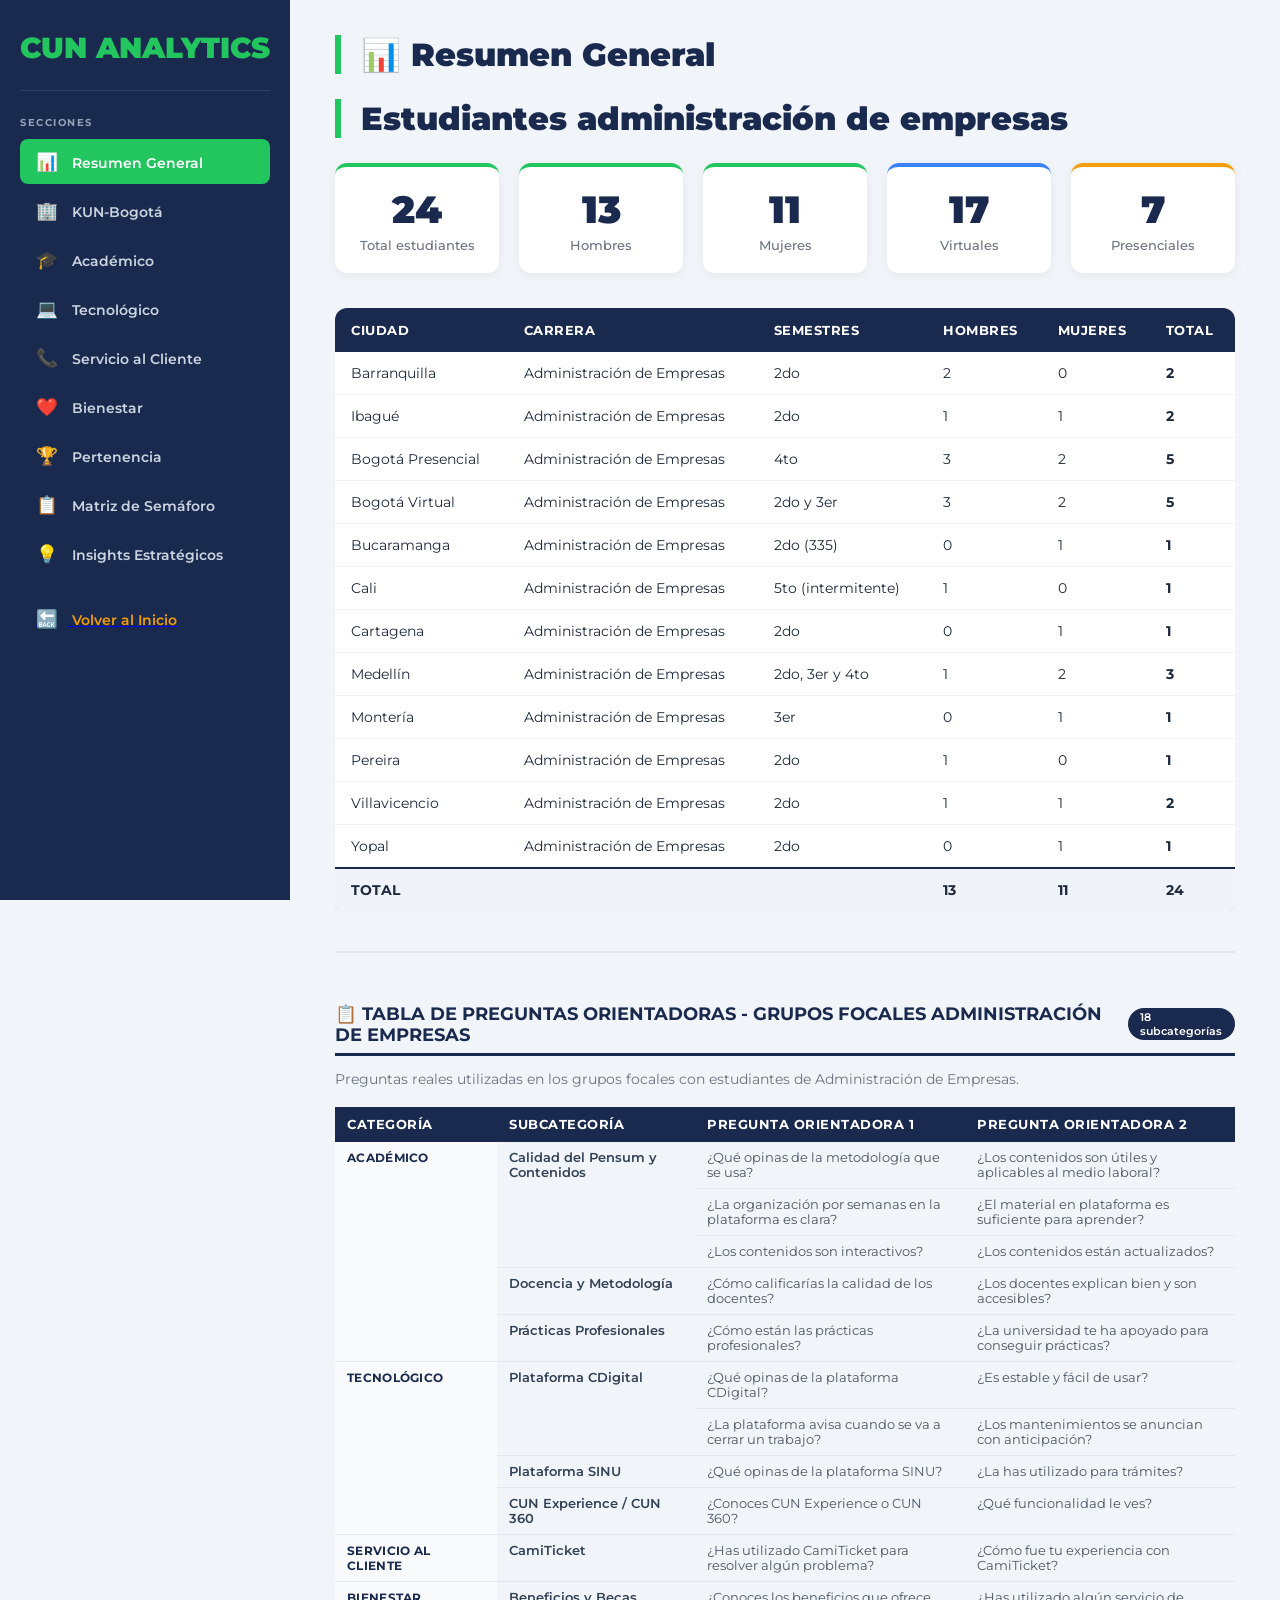
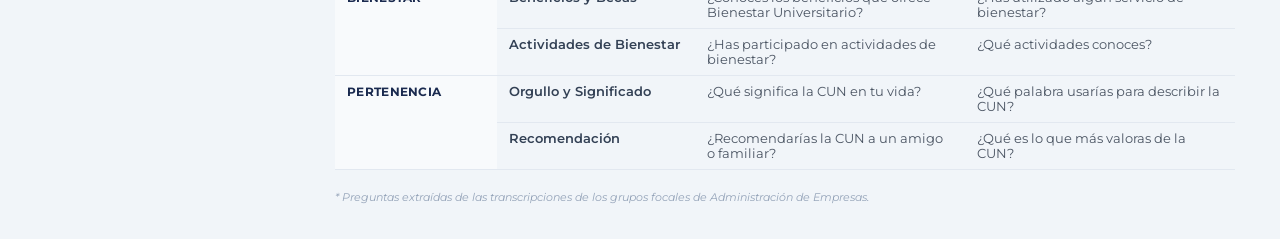
==== index.html @ 289b3695 "guardando otra actualización" ====
<!DOCTYPE html>
<html lang="es">
<head>
    <meta charset="UTF-8">
    <meta name="viewport" content="width=device-width, initial-scale=1.0">
    <title>Auditoría CUN - Administración de Empresas</title>
    <link href="https://fonts.googleapis.com/css2?family=Montserrat:wght@300;400;700;900&display=swap" rel="stylesheet">
    <link rel="stylesheet" href="estilos.css">
    <style>
        /* ===== ESTILOS PARA EL EMBUDO DE KUN ===== */
        .funnel-container {
            max-width: 700px;
            margin: 30px auto;
            padding: 20px;
            background: #f8fafc;
            border-radius: 12px;
            border: 1px solid #e2e8f0;
        }
        .funnel-title {
            text-align: center;
            font-size: 1.2rem;
            font-weight: 700;
            color: #1a2a4f;
            margin-bottom: 25px;
        }
        .funnel-step {
            display: flex;
            align-items: center;
            gap: 15px;
            padding: 12px 20px;
            margin-bottom: 8px;
            background: white;
            border-radius: 8px;
            box-shadow: 0 1px 4px rgba(0,0,0,0.06);
            border-left: 5px solid #1a2a4f;
            transition: all 0.2s;
        }
        .funnel-step:hover {
            transform: translateX(5px);
            box-shadow: 0 2px 8px rgba(0,0,0,0.1);
        }
        .funnel-step .step-icon {
            font-size: 1.8rem;
            width: 45px;
            text-align: center;
            flex-shrink: 0;
        }
        .funnel-step .step-info {
            flex: 1;
        }
        .funnel-step .step-info .step-label {
            font-size: 0.85rem;
            color: #4b5563;
            font-weight: 600;
        }
        .funnel-step .step-info .step-detail {
            font-size: 0.75rem;
            color: #6b7280;
        }
        .funnel-step .step-number {
            font-size: 1.6rem;
            font-weight: 900;
            color: #1a2a4f;
            min-width: 50px;
            text-align: right;
        }
        .funnel-step .step-percent {
            font-size: 0.75rem;
            color: #6b7280;
            font-weight: 600;
            min-width: 50px;
            text-align: right;
        }
        .funnel-arrow {
            text-align: center;
            font-size: 1.5rem;
            color: #94a3b8;
            line-height: 1;
            margin: -2px 0;
        }
        .funnel-step.level-1 { border-left-color: #1a2a4f; }
        .funnel-step.level-2 { border-left-color: #ef4444; }
        .funnel-step.level-3 { border-left-color: #10b981; }
        .funnel-step.level-4 { border-left-color: #f59e0b; }
        .funnel-step.level-5 { border-left-color: #8b5cf6; }
        .funnel-note {
            text-align: center;
            font-size: 0.75rem;
            color: #94a3b8;
            margin-top: 15px;
            font-style: italic;
        }
        .funnel-source {
            text-align: center;
            font-size: 0.7rem;
            color: #94a3b8;
            margin-top: 5px;
            font-style: italic;
        }

        /* ===== ESTILOS PARA LA TABLA DE PREGUNTAS ===== */
        .preguntas-table {
            width: 100%;
            border-collapse: collapse;
            font-size: 0.85rem;
            margin: 20px 0;
        }
        .preguntas-table thead th {
            background: #1a2a4f;
            color: white;
            padding: 10px 12px;
            text-align: left;
            font-weight: 700;
            font-size: 0.8rem;
            text-transform: uppercase;
            letter-spacing: 0.5px;
        }
        .preguntas-table tbody td {
            padding: 8px 12px;
            border-bottom: 1px solid #e2e8f0;
            vertical-align: top;
        }
        .preguntas-table tbody tr:hover {
            background: #f1f5f9;
        }
        .preguntas-table .cat-cell {
            font-weight: 700;
            color: #1a2a4f;
            background: #f8fafc;
            font-size: 0.75rem;
            text-transform: uppercase;
            letter-spacing: 0.3px;
        }
        .preguntas-table .subcat-cell {
            font-weight: 600;
            color: #334155;
            font-size: 0.8rem;
        }
        .preguntas-table .preg-cell {
            color: #4b5563;
            font-size: 0.8rem;
        }
        .preguntas-section-title {
            font-size: 1.1rem;
            font-weight: 700;
            color: #1a2a4f;
            margin: 30px 0 15px 0;
            padding-bottom: 8px;
            border-bottom: 3px solid #1a2a4f;
            display: flex;
            align-items: center;
            gap: 10px;
        }
        .preguntas-section-title .badge-count {
            background: #1a2a4f;
            color: white;
            font-size: 0.7rem;
            padding: 2px 12px;
            border-radius: 20px;
            font-weight: 600;
        }

        /* ===== ESTILOS PARA LAS PREGUNTAS DE KUN EN SU SECCIÓN ===== */
        .kun-preguntas-table {
            width: 100%;
            border-collapse: collapse;
            font-size: 0.85rem;
            margin: 20px 0;
        }
        .kun-preguntas-table thead th {
            background: #1a2a4f;
            color: white;
            padding: 10px 12px;
            text-align: left;
            font-weight: 700;
            font-size: 0.8rem;
            text-transform: uppercase;
            letter-spacing: 0.5px;
        }
        .kun-preguntas-table tbody td {
            padding: 8px 12px;
            border-bottom: 1px solid #e2e8f0;
            vertical-align: top;
        }
        .kun-preguntas-table tbody tr:hover {
            background: #f1f5f9;
        }
        .kun-preguntas-table .cat-cell {
            font-weight: 700;
            color: #1a2a4f;
            background: #f8fafc;
            font-size: 0.75rem;
            text-transform: uppercase;
            letter-spacing: 0.3px;
        }
        .kun-preguntas-table .subcat-cell {
            font-weight: 600;
            color: #334155;
            font-size: 0.8rem;
        }
        .kun-preguntas-table .preg-cell {
            color: #4b5563;
            font-size: 0.8rem;
        }

        @media (max-width: 768px) {
            .funnel-step {
                flex-wrap: wrap;
                padding: 10px 15px;
            }
            .funnel-step .step-number {
                font-size: 1.2rem;
                min-width: 40px;
            }
            .preguntas-table {
                font-size: 0.75rem;
            }
            .preguntas-table thead th,
            .preguntas-table tbody td {
                padding: 6px 8px;
            }
            .kun-preguntas-table {
                font-size: 0.75rem;
            }
            .kun-preguntas-table thead th,
            .kun-preguntas-table tbody td {
                padding: 6px 8px;
            }
        }
    </style>
</head>
<body>

<div class="app-container">

    <!-- ============================== -->
    <!-- SIDEBAR POR SECCIONES -->
    <!-- ============================== -->
    <aside class="sidebar">
        <div class="brand">CUN ANALYTICS</div>
        <nav class="nav-menu">

            <div class="nav-label">SECCIONES</div>

            <button class="nav-btn active" onclick="openTab(event, 'resumen')">
                <span class="icon">📊</span> Resumen General
            </button>

            <button class="nav-btn" onclick="openTab(event, 'kun')">
                <span class="icon">🏢</span> KUN-Bogotá
            </button>

            <button class="nav-btn" onclick="openTab(event, 'academico')">
                <span class="icon">🎓</span> Académico
            </button>

            <button class="nav-btn" onclick="openTab(event, 'tecnologico')">
                <span class="icon">💻</span> Tecnológico
            </button>

            <button class="nav-btn" onclick="openTab(event, 'servicio')">
                <span class="icon">📞</span> Servicio al Cliente
            </button>

            <button class="nav-btn" onclick="openTab(event, 'bienestar')">
                <span class="icon">❤️</span> Bienestar
            </button>

            <button class="nav-btn" onclick="openTab(event, 'pertenencia')">
                <span class="icon">🏆</span> Pertenencia
            </button>

            <button class="nav-btn" onclick="openTab(event, 'matriz')">
                <span class="icon">📋</span> Matriz de Semáforo
            </button>

            <button class="nav-btn" onclick="openTab(event, 'insights')">
                <span class="icon">💡</span> Insights Estratégicos
            </button>

            <a href="../../index.html">
                <button class="nav-btn" id="back-btn" style="margin-top: 20px; color: #f59e0b;">
                    <span class="icon">🔙</span> Volver al Inicio
                </button>
            </a>

        </nav>
    </aside>

    <!-- ============================== -->
    <!-- MAIN CONTENT -->
    <!-- ============================== -->
    <main class="main-content">

        <!-- ============================================================ -->
        <!-- SECCIÓN 1: RESUMEN GENERAL -->
        <!-- ============================================================ -->
        <section id="resumen" class="tab-pane active">
            <h1 class="main-title">📊 Resumen General</h1>
            <h1 class="main-title">Estudiantes administración de empresas</h1>

            <!-- ESTADÍSTICAS GENERALES -->
            <div class="stats-grid">
                <div class="stat-card">
                    <div class="number">24</div>
                    <div class="label">Total estudiantes</div>
                </div>
                <div class="stat-card">
                    <div class="number">13</div>
                    <div class="label">Hombres</div>
                </div>
                <div class="stat-card">
                    <div class="number">11</div>
                    <div class="label">Mujeres</div>
                </div>
                <div class="stat-card" style="border-top-color: #3b82f6;">
                    <div class="number">17</div>
                    <div class="label">Virtuales</div>
                </div>
                <div class="stat-card" style="border-top-color: #f59e0b;">
                    <div class="number">7</div>
                    <div class="label">Presenciales</div>
                </div>
            </div>

            <!-- TABLA DE ESTUDIANTES POR CIUDAD -->
            <div class="table-wrapper">
                <table class="table-custom">
                    <thead>
                        <tr>
                            <th>Ciudad</th>
                            <th>Carrera</th>
                            <th>Semestres</th>
                            <th>Hombres</th>
                            <th>Mujeres</th>
                            <th>Total</th>
                        </tr>
                    </thead>
                    <tbody>
                        <tr><td>Barranquilla</td><td>Administración de Empresas</td><td>2do</td><td>2</td><td>0</td><td><strong>2</strong></td></tr>
                        <tr><td>Ibagué</td><td>Administración de Empresas</td><td>2do</td><td>1</td><td>1</td><td><strong>2</strong></td></tr>
                        <tr><td>Bogotá Presencial</td><td>Administración de Empresas</td><td>4to</td><td>3</td><td>2</td><td><strong>5</strong></td></tr>
                        <tr><td>Bogotá Virtual</td><td>Administración de Empresas</td><td>2do y 3er</td><td>3</td><td>2</td><td><strong>5</strong></td></tr>
                        <tr><td>Bucaramanga</td><td>Administración de Empresas</td><td>2do (335)</td><td>0</td><td>1</td><td><strong>1</strong></td></tr>
                        <tr><td>Cali</td><td>Administración de Empresas</td><td>5to (intermitente)</td><td>1</td><td>0</td><td><strong>1</strong></td></tr>
                        <tr><td>Cartagena</td><td>Administración de Empresas</td><td>2do</td><td>0</td><td>1</td><td><strong>1</strong></td></tr>
                        <tr><td>Medellín</td><td>Administración de Empresas</td><td>2do, 3er y 4to</td><td>1</td><td>2</td><td><strong>3</strong></td></tr>
                        <tr><td>Montería</td><td>Administración de Empresas</td><td>3er</td><td>0</td><td>1</td><td><strong>1</strong></td></tr>
                        <tr><td>Pereira</td><td>Administración de Empresas</td><td>2do</td><td>1</td><td>0</td><td><strong>1</strong></td></tr>
                        <tr><td>Villavicencio</td><td>Administración de Empresas</td><td>2do</td><td>1</td><td>1</td><td><strong>2</strong></td></tr>
                        <tr><td>Yopal</td><td>Administración de Empresas</td><td>2do</td><td>0</td><td>1</td><td><strong>1</strong></td></tr>
                        <tr class="total-row"><td colspan="3"><strong>TOTAL</strong></td><td><strong>13</strong></td><td><strong>11</strong></td><td><strong>24</strong></td></tr>
                    </tbody>
                </table>
            </div>

            <!-- ============================================================ -->
            <!-- TABLA DE PREGUNTAS ORIENTADORAS (SIN KUN) -->
            <!-- ============================================================ -->
            <div style="margin-top: 40px; padding-top: 20px; border-top: 2px solid #e2e8f0;">
                <div class="preguntas-section-title">
                    📋 TABLA DE PREGUNTAS ORIENTADORAS - GRUPOS FOCALES ADMINISTRACIÓN DE EMPRESAS
                    <span class="badge-count">18 subcategorías</span>
                </div>
                <p style="color: #6b7280; font-size: 0.85rem; margin-bottom: 15px;">
                    Preguntas reales utilizadas en los grupos focales con estudiantes de Administración de Empresas.
                </p>

                <div class="table-responsive">
                    <table class="preguntas-table">
                        <thead>
                            <tr>
                                <th style="width: 18%;">Categoría</th>
                                <th style="width: 22%;">Subcategoría</th>
                                <th style="width: 30%;">Pregunta Orientadora 1</th>
                                <th style="width: 30%;">Pregunta Orientadora 2</th>
                            </tr>
                        </thead>
                        <tbody>
                            <!-- ACADÉMICO -->
                            <tr>
                                <td class="cat-cell" rowspan="5">ACADÉMICO</td>
                                <td class="subcat-cell" rowspan="3">Calidad del Pensum y Contenidos</td>
                                <td class="preg-cell">¿Qué opinas de la metodología que se usa?</td>
                                <td class="preg-cell">¿Los contenidos son útiles y aplicables al medio laboral?</td>
                            </tr>
                            <tr>
                                <td class="preg-cell">¿La organización por semanas en la plataforma es clara?</td>
                                <td class="preg-cell">¿El material en plataforma es suficiente para aprender?</td>
                            </tr>
                            <tr>
                                <td class="preg-cell">¿Los contenidos son interactivos?</td>
                                <td class="preg-cell">¿Los contenidos están actualizados?</td>
                            </tr>
                            <tr>
                                <td class="subcat-cell">Docencia y Metodología</td>
                                <td class="preg-cell">¿Cómo calificarías la calidad de los docentes?</td>
                                <td class="preg-cell">¿Los docentes explican bien y son accesibles?</td>
                            </tr>
                            <tr>
                                <td class="subcat-cell">Prácticas Profesionales</td>
                                <td class="preg-cell">¿Cómo están las prácticas profesionales?</td>
                                <td class="preg-cell">¿La universidad te ha apoyado para conseguir prácticas?</td>
                            </tr>

                            <!-- TECNOLÓGICO -->
                            <tr>
                                <td class="cat-cell" rowspan="4">TECNOLÓGICO</td>
                                <td class="subcat-cell" rowspan="2">Plataforma CDigital</td>
                                <td class="preg-cell">¿Qué opinas de la plataforma CDigital?</td>
                                <td class="preg-cell">¿Es estable y fácil de usar?</td>
                            </tr>
                            <tr>
                                <td class="preg-cell">¿La plataforma avisa cuando se va a cerrar un trabajo?</td>
                                <td class="preg-cell">¿Los mantenimientos se anuncian con anticipación?</td>
                            </tr>
                            <tr>
                                <td class="subcat-cell">Plataforma SINU</td>
                                <td class="preg-cell">¿Qué opinas de la plataforma SINU?</td>
                                <td class="preg-cell">¿La has utilizado para trámites?</td>
                            </tr>
                            <tr>
                                <td class="subcat-cell">CUN Experience / CUN 360</td>
                                <td class="preg-cell">¿Conoces CUN Experience o CUN 360?</td>
                                <td class="preg-cell">¿Qué funcionalidad le ves?</td>
                            </tr>

                            <!-- SERVICIO AL CLIENTE -->
                            <tr>
                                <td class="cat-cell" rowspan="1">SERVICIO AL CLIENTE</td>
                                <td class="subcat-cell">CamiTicket</td>
                                <td class="preg-cell">¿Has utilizado CamiTicket para resolver algún problema?</td>
                                <td class="preg-cell">¿Cómo fue tu experiencia con CamiTicket?</td>
                            </tr>

                            <!-- BIENESTAR -->
                            <tr>
                                <td class="cat-cell" rowspan="2">BIENESTAR</td>
                                <td class="subcat-cell">Beneficios y Becas</td>
                                <td class="preg-cell">¿Conoces los beneficios que ofrece Bienestar Universitario?</td>
                                <td class="preg-cell">¿Has utilizado algún servicio de bienestar?</td>
                            </tr>
                            <tr>
                                <td class="subcat-cell">Actividades de Bienestar</td>
                                <td class="preg-cell">¿Has participado en actividades de bienestar?</td>
                                <td class="preg-cell">¿Qué actividades conoces?</td>
                            </tr>

                            <!-- PERTENENCIA -->
                            <tr>
                                <td class="cat-cell" rowspan="2">PERTENENCIA</td>
                                <td class="subcat-cell">Orgullo y Significado</td>
                                <td class="preg-cell">¿Qué significa la CUN en tu vida?</td>
                                <td class="preg-cell">¿Qué palabra usarías para describir la CUN?</td>
                            </tr>
                            <tr>
                                <td class="subcat-cell">Recomendación</td>
                                <td class="preg-cell">¿Recomendarías la CUN a un amigo o familiar?</td>
                                <td class="preg-cell">¿Qué es lo que más valoras de la CUN?</td>
                            </tr>

                            <!-- NOTA: KUN NO ESTÁ EN ESTA TABLA -->
                        </tbody>
                    </table>
                </div>
                <p style="color: #94a3b8; font-size: 0.7rem; margin-top: 8px; font-style: italic;">
                    * Preguntas extraídas de las transcripciones de los grupos focales de Administración de Empresas.
                </p>
            </div>

        </section>

        <!-- ============================================================ -->
        <!-- SECCIÓN KUN-BOGOTÁ (pestaña EXCLUSIVA) -->
        <!-- ============================================================ -->
        <section id="kun" class="tab-pane">
            <h1 class="main-title">🏢 KUN-Bogotá</h1>
            <p style="color: #6b7280; margin-bottom: 20px;">
                Análisis del conocimiento y percepción de KUN CoWork en Bogotá.
            </p>

            <!-- ===== DESCRIPCIÓN ===== -->
            <div style="margin-bottom: 25px; padding: 15px 20px; background: #f0f4fa; border-radius: 8px; border-left: 5px solid #1a2a4f;">
                <p style="margin: 0; color: #1a2a4f; font-size: 0.95rem;">
                    <strong>Resumen de la perspectiva</strong> sobre el espacio de co-working <strong>KUN CoWork</strong> en los grupos focales de Bogotá.
                </p>
            </div>

            <!-- ===== EMBUDO DE KUN CoWork ===== -->
            <div class="funnel-container">
                <div class="funnel-title">📊 Embudo de conocimiento de KUN CoWork</div>

                <div class="funnel-step level-1">
                    <div class="step-icon">👥</div>
                    <div class="step-info">
                        <div class="step-label">Total de estudiantes contactados</div>
                        <div class="step-detail">Estudiantes de Administración de Empresas en Bogotá</div>
                    </div>
                    <div class="step-number">109</div>
                    <div class="step-percent">100%</div>
                </div>

                <div class="funnel-arrow">▼</div>

                <div class="funnel-step level-2">
                    <div class="step-icon">❌</div>
                    <div class="step-info">
                        <div class="step-label">No conocen KUN CoWork</div>
                        <div class="step-detail">Nunca han escuchado hablar del espacio</div>
                    </div>
                    <div class="step-number">81</div>
                    <div class="step-percent">74.3%</div>
                </div>

                <div class="funnel-arrow">▼</div>

                <div class="funnel-step level-3">
                    <div class="step-icon">✅</div>
                    <div class="step-info">
                        <div class="step-label">Sí conocen KUN CoWork</div>
                        <div class="step-detail">Han escuchado o visto información del espacio</div>
                    </div>
                    <div class="step-number">28</div>
                    <div class="step-percent">25.7%</div>
                </div>

                <div class="funnel-arrow">▼</div>

                <div class="funnel-step level-4">
                    <div class="step-icon">🏠</div>
                    <div class="step-info">
                        <div class="step-label">Han visitado KUN CoWork</div>
                        <div class="step-detail">Han ido al menos una vez al espacio (grupos focales)</div>
                    </div>
                    <div class="step-number">2</div>
                    <div class="step-percent">7.1%</div>
                </div>

                <div class="funnel-arrow">▼</div>

                <div class="funnel-step level-5">
                    <div class="step-icon">⭐</div>
                    <div class="step-info">
                        <div class="step-label">Lo recomendarían</div>
                        <div class="step-detail">De los que lo visitaron, todos lo recomiendan</div>
                    </div>
                    <div class="step-number">2</div>
                    <div class="step-percent">100%</div>
                </div>

                <div class="funnel-note">
                    📌 2 estudiantes de grupos focales de Ingeniería de Sistemas visitaron KUN CoWork (sede Bosa)
                </div>
                <div class="funnel-source">
                    Fuente: Grupos focales Bogotá - Ingeniería de Sistemas (Presencial)
                </div>
            </div>

            <!-- ===== TARJETA DE DATOS ===== -->
            <div style="display: grid; grid-template-columns: repeat(3, 1fr); gap: 15px; text-align: center; margin: 20px 0;">
                <div style="background: white; padding: 18px 10px; border-radius: 10px; box-shadow: 0 2px 8px rgba(0,0,0,0.06); border-top: 4px solid #1a2a4f;">
                    <div style="font-size: 2.2rem; font-weight: 900; color: #1a2a4f;">109</div>
                    <div style="font-size: 0.8rem; color: #6b7280; font-weight: 600;">Total contactados</div>
                </div>
                <div style="background: white; padding: 18px 10px; border-radius: 10px; box-shadow: 0 2px 8px rgba(0,0,0,0.06); border-top: 4px solid #10b981;">
                    <div style="font-size: 2.2rem; font-weight: 900; color: #10b981;">28</div>
                    <div style="font-size: 0.8rem; color: #6b7280; font-weight: 600;">✅ Conocen KUN CoWork</div>
                    <div style="font-size: 0.7rem; color: #10b981;">25.7%</div>
                </div>
                <div style="background: white; padding: 18px 10px; border-radius: 10px; box-shadow: 0 2px 8px rgba(0,0,0,0.06); border-top: 4px solid #ef4444;">
                    <div style="font-size: 2.2rem; font-weight: 900; color: #ef4444;">81</div>
                    <div style="font-size: 0.8rem; color: #6b7280; font-weight: 600;">❌ No conocen KUN CoWork</div>
                    <div style="font-size: 0.7rem; color: #ef4444;">74.3%</div>
                </div>
            </div>

            <!-- ===== PREGUNTAS DE KUN (SOLO AQUÍ) ===== -->
            <div style="margin-top: 30px; padding-top: 20px; border-top: 2px solid #e2e8f0;">
                <div class="preguntas-section-title" style="font-size: 1rem; border-bottom-color: #8b5cf6;">
                    📋 PREGUNTAS ORIENTADORAS - KUN CoWork
                    <span class="badge-count" style="background: #8b5cf6;">4 subcategorías</span>
                </div>
                <p style="color: #6b7280; font-size: 0.85rem; margin-bottom: 15px;">
                    Preguntas específicas sobre KUN CoWork utilizadas en los grupos focales de Bogotá.
                </p>

                <div class="table-responsive">
                    <table class="kun-preguntas-table">
    <thead>
        <tr>
            <th style="width: 18%;">Categoría</th>
            <th style="width: 22%;">Subcategoría</th>
            <th style="width: 30%;">Pregunta Orientadora 1</th>
            <th style="width: 30%;">Pregunta Orientadora 2</th>
        </tr>
    </thead>
    <tbody>
        <tr>
            <td class="cat-cell" rowspan="4">Grupos focales</td>
            <td class="subcat-cell" rowspan="2">Conocimiento</td>
            <td class="preg-cell">¿Conocen KUN?</td>
            <td class="preg-cell">¿Qué saben de él?</td>
        </tr>
        <tr>
            <td class="preg-cell">Si no lo conocen, ¿por qué creen que no han escuchado de él?</td>
            <td class="preg-cell">—</td>
        </tr>
        <tr>
            <td class="subcat-cell">Uso y Visita</td>
            <td class="preg-cell">¿Han ido o lo han visitado?</td>
            <td class="preg-cell">¿Qué les pareció?</td>
        </tr>
        <tr>
            <td class="subcat-cell">Percepción</td>
            <td class="preg-cell">¿Iría a KUN?</td>
            <td class="preg-cell">¿Les parece interesante la idea de un espacio de coworking?</td>
        </tr>
    </tbody>
</table>

<!-- ===== PREGUNTAS DE KUN (SOLO AQUÍ) ===== -->
<div style="margin-top: 30px; padding-top: 20px; border-top: 2px solid #e2e8f0;">
    <div class="preguntas-section-title" style="font-size: 1rem; border-bottom-color: #8b5cf6;">
        📋 PREGUNTAS ORIENTADORAS - KUN CoWork
        <span class="badge-count" style="background: #8b5cf6;">2 preguntas</span>
    </div>
    <p style="color: #6b7280; font-size: 0.85rem; margin-bottom: 15px;">
        Preguntas específicas sobre KUN CoWork utilizadas en las llamadas de Bogotá.
    </p>

    <div class="table-responsive">
        <table class="kun-preguntas-table">
            <thead>
                <tr>
                    <th style="width: 18%;">Categoría</th>
                    <th style="width: 22%;">Subcategoría</th>
                    <th style="width: 30%;">Pregunta Orientadora 1</th>
                    <th style="width: 30%;">Pregunta Orientadora 2</th>
                </tr>
            </thead>
            <tbody>
                <tr>
                    <td class="cat-cell" rowspan="1" style="font-weight: 700; color: #1a2a4f; background: #f8fafc; font-size: 0.75rem; text-transform: uppercase; letter-spacing: 0.3px; vertical-align: middle;">Llamadas</td>
                    <td class="subcat-cell" style="font-weight: 600; color: #334155; font-size: 0.8rem;">KUN CoWork</td>
                    <td class="preg-cell" style="font-weight: 600; color: #1a2a4f;">¿Conocen KUN?</td>
                    <td class="preg-cell" style="font-weight: 600; color: #1a2a4f;">¿Iría a KUN?</td>
                </tr>
            </tbody>
        </table>
    </div>
    <p style="color: #94a3b8; font-size: 0.7rem; margin-top: 8px; font-style: italic;">
        * Preguntas extraídas de las transcripciones de las llamadas de Bogotá.
    </p>
</div>
                </div>
                <p style="color: #94a3b8; font-size: 0.7rem; margin-top: 8px; font-style: italic;">
                    * Preguntas extraídas de las transcripciones de los grupos focales de Bogotá.
                </p>
            </div>

            <!-- ===== ANÁLISIS ESTRATÉGICO ===== -->
            <h4 style="color: #1a2a4f; margin: 30px 0 15px 0; font-size: 1.1rem;">🔍 Análisis de la situación actual</h4>

            <div style="background: #fef2f2; padding: 20px; border-radius: 10px; margin-bottom: 15px; border-left: 5px solid #ef4444;">
                <div style="display: flex; align-items: center; gap: 10px; margin-bottom: 10px;">
                    <span style="font-size: 1.8rem;">🔴</span>
                    <h5 style="margin: 0; color: #1a2a4f; font-size: 1rem;">1. El problema central: desconocimiento masivo</h5>
                </div>
                <p style="margin: 0 0 10px 0; color: #4b5563; font-size: 0.9rem; line-height: 1.6;">
                    El <strong>74.3%</strong> de los estudiantes contactados <strong>nunca ha escuchado hablar de KUN CoWork</strong>.
                    No es un problema de rechazo al espacio, sino de <strong>falta total de exposición</strong>.
                </p>
                <p style="margin: 0; color: #991b1b; font-size: 0.85rem; font-weight: 600;">
                    ⚠️ Impacto: Un espacio diseñado para mejorar la experiencia universitaria está siendo desaprovechado.
                </p>
            </div>

            <div style="background: #f0fdf4; padding: 20px; border-radius: 10px; margin-bottom: 15px; border-left: 5px solid #10b981;">
                <div style="display: flex; align-items: center; gap: 10px; margin-bottom: 10px;">
                    <span style="font-size: 1.8rem;">🟢</span>
                    <h5 style="margin: 0; color: #1a2a4f; font-size: 1rem;">2. La oportunidad: percepción positiva al conocerlo</h5>
                </div>
                <p style="margin: 0 0 10px 0; color: #4b5563; font-size: 0.9rem; line-height: 1.6;">
                    Cuando se les explica el concepto, <strong>no hay rechazo</strong>. Los estudiantes identifican valor en KUN CoWork.
                </p>
                <p style="margin: 10px 0 0 0; color: #065f46; font-size: 0.85rem; font-weight: 600;">
                    ✅ Conclusión: El producto no es el problema. <strong>La adopción es el problema.</strong>
                </p>
            </div>

            <div style="background: #fffbeb; padding: 20px; border-radius: 10px; margin-bottom: 15px; border-left: 5px solid #f59e0b;">
                <div style="display: flex; align-items: center; gap: 10px; margin-bottom: 10px;">
                    <span style="font-size: 1.8rem;">🟡</span>
                    <h5 style="margin: 0; color: #1a2a4f; font-size: 1rem;">3. KUN CoWork responde a necesidades reales</h5>
                </div>
                <div style="display: grid; grid-template-columns: 1fr 1fr; gap: 8px; font-size: 0.85rem;">
                    <div style="background: white; padding: 8px 12px; border-radius: 6px; box-shadow: 0 1px 4px rgba(0,0,0,0.04);">
                        <strong style="color: #1a2a4f;">Tiempos muertos</strong>
                        <span style="color: #6b7280; display: block; font-size: 0.75rem;">Espacios disponibles todo el día</span>
                    </div>
                    <div style="background: white; padding: 8px 12px; border-radius: 6px; box-shadow: 0 1px 4px rgba(0,0,0,0.04);">
                        <strong style="color: #1a2a4f;">Zonas de descanso</strong>
                        <span style="color: #6b7280; display: block; font-size: 0.75rem;">Áreas para relajarse entre clases</span>
                    </div>
                    <div style="background: white; padding: 8px 12px; border-radius: 6px; box-shadow: 0 1px 4px rgba(0,0,0,0.04);">
                        <strong style="color: #1a2a4f;">Actividades recreativas</strong>
                        <span style="color: #6b7280; display: block; font-size: 0.75rem;">Juegos de mesa, videojuegos, bolos</span>
                    </div>
                    <div style="background: white; padding: 8px 12px; border-radius: 6px; box-shadow: 0 1px 4px rgba(0,0,0,0.04);">
                        <strong style="color: #1a2a4f;">Trabajo colaborativo</strong>
                        <span style="color: #6b7280; display: block; font-size: 0.75rem;">Espacios grupales para proyectos</span>
                    </div>
                </div>
                <p style="margin: 10px 0 0 0; color: #92400e; font-size: 0.85rem; font-weight: 600;">
                    💡 Insight: No están diciendo "no quiero". Están diciendo <strong>"no sabía que existía"</strong>.
                </p>
            </div>

            <div style="background: #f5f3ff; padding: 20px; border-radius: 10px; margin-bottom: 15px; border-left: 5px solid #8b5cf6;">
                <div style="display: flex; align-items: center; gap: 10px; margin-bottom: 10px;">
                    <span style="font-size: 1.8rem;">🟣</span>
                    <h5 style="margin: 0; color: #1a2a4f; font-size: 1rem;">4. Desconexión con los cambios institucionales</h5>
                </div>
                <p style="margin: 0; color: #4b5563; font-size: 0.9rem; line-height: 1.6;">
                    Los estudiantes ven con preocupación el cierre de sedes, pero no tienen claro que así mismo se están incluyendo otros espacios.
                </p>
            </div>

            <!-- ===== INSIGHT ESTRATÉGICO ===== -->
            <div style="margin-top: 25px; padding: 18px 22px; background: #fef3c7; border-radius: 10px; border: 2px solid #f59e0b;">
                <div style="display: flex; align-items: center; gap: 10px; margin-bottom: 8px;">
                    <span style="font-size: 1.5rem;">🔍</span>
                    <h5 style="margin: 0; color: #92400e; font-size: 1rem;">Insight estratégico</h5>
                </div>
                <p style="margin: 0; color: #78350f; font-size: 0.9rem; line-height: 1.6;">
                    El reto principal de KUN CoWork <strong>no es el producto, sino su adopción</strong>.
                    Los estudiantes valoran espacios para estudiar, descansar y socializar, pero <strong>no saben que la institución ya está desarrollando una solución</strong>.
                </p>
            </div>

            <!-- ===== HALLAZGO PARA DIRECTIVOS ===== -->
            <div style="margin-top: 15px; padding: 18px 22px; background: #ede9fe; border-radius: 10px; border: 2px solid #8b5cf6;">
                <div style="display: flex; align-items: center; gap: 10px; margin-bottom: 8px;">
                    <span style="font-size: 1.5rem;">🎯</span>
                    <h5 style="margin: 0; color: #5b21b6; font-size: 1rem;">Hallazgo para directivos</h5>
                </div>
                <p style="margin: 0; color: #1e1b4b; font-size: 0.9rem; line-height: 1.6;">
                    KUN CoWork tiene un <strong>bajo nivel de reconocimiento</strong> (solo el 25.7% lo conoce), a pesar de responder a necesidades reales.
                    El desafío principal <strong>no es la aceptación del concepto, sino su comunicación y posicionamiento</strong>.
                </p>
            </div>

            <!-- ===== PLAN DE ACCIÓN ===== -->
            <div style="margin-top: 15px; padding: 18px 22px; background: #f0fdf4; border-radius: 10px; border: 2px solid #10b981;">
                <div style="display: flex; align-items: center; gap: 10px; margin-bottom: 8px;">
                    <span style="font-size: 1.5rem;">📋</span>
                    <h5 style="margin: 0; color: #065f46; font-size: 1rem;">Plan de acción sugerido</h5>
                </div>
                <div class="table-wrapper">
                    <table class="table-custom" style="font-size: 0.85rem;">
                        <thead>
                            <tr>
                                <th style="width: 40%;">Acción</th>
                                <th style="width: 30%;">Plazo</th>
                                <th style="width: 30%;">Responsable</th>
                            </tr>
                        </thead>
                        <tbody>
                            <tr>
                                <td>Campaña de lanzamiento "Descubre KUN CoWork"</td>
                                <td><span style="color: #ef4444; font-weight: 700;">Inmediato</span></td>
                                <td>Comunicaciones</td>
                            </tr>
                            <tr>
                                <td>Tours guiados para estudiantes nuevos y antiguos</td>
                                <td><span style="color: #f59e0b; font-weight: 700;">1 mes</span></td>
                                <td>Bienestar</td>
                            </tr>
                            <tr>
                                <td>Integración de KUN CoWork en inducción de nuevos estudiantes</td>
                                <td><span style="color: #3b82f6; font-weight: 700;">Próximo semestre</span></td>
                                <td>Dirección de Programa</td>
                            </tr>
                            <tr>
                                <td>Difusión mensual en correos y CUN 360</td>
                                <td><span style="color: #10b981; font-weight: 700;">Continuo</span></td>
                                <td>Comunicaciones</td>
                            </tr>
                        </tbody>
                    </table>
                </div>
            </div>

        </section>

        <!-- ============================================================ -->
        <!-- SECCIÓN 3: ACADÉMICO -->
        <!-- ============================================================ -->
        <section id="academico" class="tab-pane">
            <h1 class="main-title">🎓 Académico</h1>
            <p style="color: #6b7280; margin-bottom: 20px;">Análisis de la calidad del pensum, docencia y prácticas profesionales por ciudad.</p>

            <div class="accordion-container">
                <button class="accordion-header" onclick="toggleAccordion('acad_barranquilla')">
                    <span>Barranquilla</span>
                    <span class="arrow">+</span>
                </button>
                <div id="acad_barranquilla" class="accordion-content">
                    <p><span class="badge-pos">Positiva</span> Contenidos útiles y prácticos. Docentes explican bien.</p>
                    <div class="verbatim-container">
                        <div class="verbatim">"La metodología que se usa está bien, el aprendizaje como tal ha sido excelente." – Participante</div>
                    </div>
                </div>
            </div>

            <div class="accordion-container">
                <button class="accordion-header" onclick="toggleAccordion('acad_ibague')">
                    <span>Ibagué</span>
                    <span class="arrow">+</span>
                </button>
                <div id="acad_ibague" class="accordion-content">
                    <p><span class="badge-pos">Positiva</span> Docentes pacientes y claros. Sistema 335 valorado.</p>
                    <div class="verbatim-container">
                        <div class="verbatim">"Los profesores son muy buenos, explican de la mejor manera." – Participante</div>
                    </div>
                </div>
            </div>

            <div class="accordion-container">
                <button class="accordion-header" onclick="toggleAccordion('acad_bogotap')">
                    <span>Bogotá Presencial</span>
                    <span class="arrow">+</span>
                </button>
                <div id="acad_bogotap" class="accordion-content">
                    <p><span class="badge-pos">Positiva</span> Grupos pequeños, contenidos prácticos y con ejemplos reales.</p>
                    <div class="verbatim-container">
                        <div class="verbatim">"El pensum es muy completo y actualizado." – Participante</div>
                    </div>
                </div>
            </div>

            <div class="accordion-container">
                <button class="accordion-header" onclick="toggleAccordion('acad_bogotav')">
                    <span>Bogotá Virtual</span>
                    <span class="arrow">+</span>
                </button>
                <div id="acad_bogotav" class="accordion-content">
                    <p><span class="badge-critico">Crítica</span> Caso grave de maltrato pedagógico (profesor denunciado).</p>
                    <div class="verbatim-container">
                        <div class="verbatim">"El profesor nunca se dedicó a que uno aprendiera, sino a que uno se tirara la materia." – Participante</div>
                    </div>
                </div>
            </div>

            <div class="accordion-container">
                <button class="accordion-header" onclick="toggleAccordion('acad_bucaramanga')">
                    <span>Bucaramanga</span>
                    <span class="arrow">+</span>
                </button>
                <div id="acad_bucaramanga" class="accordion-content">
                    <p><span class="badge-warn">Mixta</span> Material bueno, pero algunos docentes débiles en Excel e IA.</p>
                    <div class="verbatim-container">
                        <div class="verbatim">"Encuentro debilidades en Excel e IA, sacan soluciones poco prácticas." – Participante</div>
                    </div>
                </div>
            </div>

            <div class="accordion-container">
                <button class="accordion-header" onclick="toggleAccordion('acad_cali')">
                    <span>Cali</span>
                    <span class="arrow">+</span>
                </button>
                <div id="acad_cali" class="accordion-content">
                    <p><span class="badge-pos">Positiva</span> Contenidos actualizados. Docentes amigables.</p>
                    <div class="verbatim-container">
                        <div class="verbatim">"La universidad me ha aportado herramientas útiles para mi trabajo." – Participante</div>
                    </div>
                </div>
            </div>

            <div class="accordion-container">
                <button class="accordion-header" onclick="toggleAccordion('acad_cartagena')">
                    <span>Cartagena</span>
                    <span class="arrow">+</span>
                </button>
                <div id="acad_cartagena" class="accordion-content">
                    <p><span class="badge-critico">Crítica</span> Caso grave de maltrato pedagógico (profesor denunciado).</p>
                    <div class="verbatim-container">
                        <div class="verbatim">"Siento que no se dedicó a que uno aprendiera, sino a que uno se cayera en la clase." – Participante</div>
                    </div>
                </div>
            </div>

            <div class="accordion-container">
                <button class="accordion-header" onclick="toggleAccordion('acad_medellin')">
                    <span>Medellín</span>
                    <span class="arrow">+</span>
                </button>
                <div id="acad_medellin" class="accordion-content">
                    <p><span class="badge-pos">Positiva</span> Docentes flexibles, contenidos aplicables. Un estudiante fue ascendido.</p>
                    <div class="verbatim-container">
                        <div class="verbatim">"Me ascendieron a auxiliar administrativo aplicando lo estudiado." – Participante</div>
                    </div>
                </div>
            </div>

            <div class="accordion-container">
                <button class="accordion-header" onclick="toggleAccordion('acad_monteria')">
                    <span>Montería</span>
                    <span class="arrow">+</span>
                </button>
                <div id="acad_monteria" class="accordion-content">
                    <p><span class="badge-warn">Mixta</span> Algunos docentes dinámicos, otros muy metódicos.</p>
                    <div class="verbatim-container">
                        <div class="verbatim">"Hay profesores muy metódicos, cerrados, esto es lo que toca y ya." – Participante</div>
                    </div>
                </div>
            </div>

            <div class="accordion-container">
                <button class="accordion-header" onclick="toggleAccordion('acad_pereira')">
                    <span>Pereira</span>
                    <span class="arrow">+</span>
                </button>
                <div id="acad_pereira" class="accordion-content">
                    <p><span class="badge-pos">Positiva</span> Ajustado a la realidad laboral. Muchos profesores buenos.</p>
                    <div class="verbatim-container">
                        <div class="verbatim">"Hay muchos profes muy tesos, cosas que se ajustan a mi trabajo." – Participante</div>
                    </div>
                </div>
            </div>

            <div class="accordion-container">
                <button class="accordion-header" onclick="toggleAccordion('acad_villavicencio')">
                    <span>Villavicencio</span>
                    <span class="arrow">+</span>
                </button>
                <div id="acad_villavicencio" class="accordion-content">
                    <p><span class="badge-pos">Positiva</span> Excelente enseñanza de IA. Docentes responden correos.</p>
                    <div class="verbatim-container">
                        <div class="verbatim">"La universidad me ha enseñado a utilizar la IA para bien." – Participante</div>
                    </div>
                </div>
            </div>

            <div class="accordion-container">
                <button class="accordion-header" onclick="toggleAccordion('acad_yopal')">
                    <span>Yopal</span>
                    <span class="arrow">+</span>
                </button>
                <div id="acad_yopal" class="accordion-content">
                    <p><span class="badge-pos">Positiva</span> Contenidos completos, clases participativas.</p>
                    <div class="verbatim-container">
                        <div class="verbatim">"Me gusta más las clases donde uno puede participar." – Participante</div>
                    </div>
                </div>
            </div>
        </section>

        <!-- ============================================================ -->
        <!-- SECCIÓN 4: TECNOLÓGICO -->
        <!-- ============================================================ -->
        <section id="tecnologico" class="tab-pane">
            <h1 class="main-title">💻 Tecnológico</h1>
            <p style="color: #6b7280; margin-bottom: 20px;">Análisis de plataformas CDigital, SINU y herramientas tecnológicas.</p>

            <div class="accordion-container">
                <button class="accordion-header" onclick="toggleAccordion('tec_barranquilla')">
                    <span>Barranquilla</span>
                    <span class="arrow">+</span>
                </button>
                <div id="tec_barranquilla" class="accordion-content">
                    <p><span class="badge-pos">Positiva</span> CDigital estable y fácil de usar. Nunca se cae.</p>
                </div>
            </div>

            <div class="accordion-container">
                <button class="accordion-header" onclick="toggleAccordion('tec_ibague')">
                    <span>Ibagué</span>
                    <span class="arrow">+</span>
                </button>
                <div id="tec_ibague" class="accordion-content">
                    <p><span class="badge-pos">Positiva</span> CDigital intuitiva y completa. Dexway excelente.</p>
                </div>
            </div>

            <div class="accordion-container">
                <button class="accordion-header" onclick="toggleAccordion('tec_bogotap')">
                    <span>Bogotá Presencial</span>
                    <span class="arrow">+</span>
                </button>
                <div id="tec_bogotap" class="accordion-content">
                    <p><span class="badge-pos">Positiva</span> Infraestructura tecnológica buena. Laboratorios bien equipados.</p>
                </div>
            </div>

            <div class="accordion-container">
                <button class="accordion-header" onclick="toggleAccordion('tec_bogotav')">
                    <span>Bogotá Virtual</span>
                    <span class="arrow">+</span>
                </button>
                <div id="tec_bogotav" class="accordion-content">
                    <p><span class="badge-pos">Positiva</span> CDigital 24/7 disponible, nunca falla.</p>
                </div>
            </div>

            <div class="accordion-container">
                <button class="accordion-header" onclick="toggleAccordion('tec_bucaramanga')">
                    <span>Bucaramanga</span>
                    <span class="arrow">+</span>
                </button>
                <div id="tec_bucaramanga" class="accordion-content">
                    <p><span class="badge-pos">Positiva</span> CDigital excelente. SINU tiene inconsistencias graves.</p>
                    <div class="verbatim-container">
                        <div class="verbatim">"SINU me ha sacado canas, me han puesto cobros que no me corresponden." – Participante</div>
                    </div>
                </div>
            </div>

            <div class="accordion-container">
                <button class="accordion-header" onclick="toggleAccordion('tec_cali')">
                    <span>Cali</span>
                    <span class="arrow">+</span>
                </button>
                <div id="tec_cali" class="accordion-content">
                    <p><span class="badge-warn">Mixta</span> CDigital funcional pero curva de aprendizaje. SINU poco amigable.</p>
                </div>
            </div>

            <div class="accordion-container">
                <button class="accordion-header" onclick="toggleAccordion('tec_cartagena')">
                    <span>Cartagena</span>
                    <span class="arrow">+</span>
                </button>
                <div id="tec_cartagena" class="accordion-content">
                    <p><span class="badge-pos">Positiva</span> CDigital 24/7 disponible, fácil de usar.</p>
                </div>
            </div>

            <div class="accordion-container">
                <button class="accordion-header" onclick="toggleAccordion('tec_medellin')">
                    <span>Medellín</span>
                    <span class="arrow">+</span>
                </button>
                <div id="tec_medellin" class="accordion-content">
                    <p><span class="badge-pos">Positiva</span> CDigital fluida, rara vez se cae. CUN 360 funcional.</p>
                </div>
            </div>

            <div class="accordion-container">
                <button class="accordion-header" onclick="toggleAccordion('tec_monteria')">
                    <span>Montería</span>
                    <span class="arrow">+</span>
                </button>
                <div id="tec_monteria" class="accordion-content">
                    <p><span class="badge-pos">Positiva</span> CDigital funcional con observaciones. Dexway excelente.</p>
                </div>
            </div>

            <div class="accordion-container">
                <button class="accordion-header" onclick="toggleAccordion('tec_pereira')">
                    <span>Pereira</span>
                    <span class="arrow">+</span>
                </button>
                <div id="tec_pereira" class="accordion-content">
                    <p><span class="badge-warn">Mixta</span> CDigital se cae en horas de la noche. SINU no la usa.</p>
                    <div class="verbatim-container">
                        <div class="verbatim">"Yo sí no ni lo toco." – Participante (sobre SINU)</div>
                    </div>
                </div>
            </div>

            <div class="accordion-container">
                <button class="accordion-header" onclick="toggleAccordion('tec_villavicencio')">
                    <span>Villavicencio</span>
                    <span class="arrow">+</span>
                </button>
                <div id="tec_villavicencio" class="accordion-content">
                    <p><span class="badge-warn">Mixta</span> CDigital funcional con fallas puntuales. SINU es un problema.</p>
                    <div class="verbatim-container">
                        <div class="verbatim">"Para descargar el recibo de matrícula nunca pude." – Participante</div>
                    </div>
                </div>
            </div>

            <div class="accordion-container">
                <button class="accordion-header" onclick="toggleAccordion('tec_yopal')">
                    <span>Yopal</span>
                    <span class="arrow">+</span>
                </button>
                <div id="tec_yopal" class="accordion-content">
                    <p><span class="badge-pos">Positiva</span> CDigital completa y práctica. Plataforma de inglés excelente.</p>
                    <div class="verbatim-container">
                        <div class="verbatim">"La plataforma de inglés es súper." – Participante</div>
                    </div>
                </div>
            </div>
        </section>

        <!-- ============================================================ -->
        <!-- SECCIÓN 5: SERVICIO AL CLIENTE -->
        <!-- ============================================================ -->
        <section id="servicio" class="tab-pane">
            <h1 class="main-title">📞 Servicio al Cliente</h1>
            <p style="color: #6b7280; margin-bottom: 20px;">Análisis de CamiTicket, tiempos de respuesta y atención al estudiante.</p>

            <div class="accordion-container">
                <button class="accordion-header" onclick="toggleAccordion('serv_barranquilla')">
                    <span>Barranquilla</span>
                    <span class="arrow">+</span>
                </button>
                <div id="serv_barranquilla" class="accordion-content">
                    <p><span class="badge-critico">Crítica</span> Promoción "pague uno, lleve dos" no respetada. 2 meses sin respuesta.</p>
                    <div class="verbatim-container">
                        <div class="verbatim">"Llevo dos meses sin respuesta." – Participante</div>
                    </div>
                </div>
            </div>

            <div class="accordion-container">
                <button class="accordion-header" onclick="toggleAccordion('serv_ibague')">
                    <span>Ibagué</span>
                    <span class="arrow">+</span>
                </button>
                <div id="serv_ibague" class="accordion-content">
                    <p><span class="badge-warn">Mixta</span> Experiencias variadas: algunos rápidos, otros con demoras.</p>
                    <div class="verbatim-container">
                        <div class="verbatim">"Envié un CamiTicket y me respondieron el mismo día." – Participante</div>
                    </div>
                </div>
            </div>

            <div class="accordion-container">
                <button class="accordion-header" onclick="toggleAccordion('serv_bogotap')">
                    <span>Bogotá Presencial</span>
                    <span class="arrow">+</span>
                </button>
                <div id="serv_bogotap" class="accordion-content">
                    <p><span class="badge-neutral">Neutral</span> Servicio regular. Algunas respuestas rápidas, otras con demora.</p>
                </div>
            </div>

            <div class="accordion-container">
                <button class="accordion-header" onclick="toggleAccordion('serv_bogotav')">
                    <span>Bogotá Virtual</span>
                    <span class="arrow">+</span>
                </button>
                <div id="serv_bogotav" class="accordion-content">
                    <p><span class="badge-critico">Crítica</span> Un estudiante perdió un semestre por falta de respuesta.</p>
                    <div class="verbatim-container">
                        <div class="verbatim">"Cuando hacía falta pagar, me llamaban. Cuando pagué, ya no contestaron." – Participante</div>
                    </div>
                </div>
            </div>

            <div class="accordion-container">
                <button class="accordion-header" onclick="toggleAccordion('serv_bucaramanga')">
                    <span>Bucaramanga</span>
                    <span class="arrow">+</span>
                </button>
                <div id="serv_bucaramanga" class="accordion-content">
                    <p><span class="badge-warn">Mixta</span> A veces solucionan, otras veces se demoran. No leen bien los tickets.</p>
                    <div class="verbatim-container">
                        <div class="verbatim">"No leen, responden como lo que primero les sale." – Participante</div>
                    </div>
                </div>
            </div>

            <div class="accordion-container">
                <button class="accordion-header" onclick="toggleAccordion('serv_cali')">
                    <span>Cali</span>
                    <span class="arrow">+</span>
                </button>
                <div id="serv_cali" class="accordion-content">
                    <p><span class="badge-pos">Positiva</span> Cuando ha utilizado tickets, le han respondido y solucionado.</p>
                </div>
            </div>

            <div class="accordion-container">
                <button class="accordion-header" onclick="toggleAccordion('serv_cartagena')">
                    <span>Cartagena</span>
                    <span class="arrow">+</span>
                </button>
                <div id="serv_cartagena" class="accordion-content">
                    <p><span class="badge-critico">Crítica</span> No sabe dónde queda una sede. WhatsApp no responde.</p>
                    <div class="verbatim-container">
                        <div class="verbatim">"Los números de WhatsApp cambian, uno escribe y nadie responde." – Participante</div>
                    </div>
                </div>
            </div>

            <div class="accordion-container">
                <button class="accordion-header" onclick="toggleAccordion('serv_medellin')">
                    <span>Medellín</span>
                    <span class="arrow">+</span>
                </button>
                <div id="serv_medellin" class="accordion-content">
                    <p><span class="badge-critico">Crítica</span> 1.5 meses esperando certificado de estudio sin respuesta.</p>
                    <div class="verbatim-container">
                        <div class="verbatim">"Hace un mes y medio que necesito el certificado y sigo sin respuesta." – Participante</div>
                    </div>
                </div>
            </div>

            <div class="accordion-container">
                <button class="accordion-header" onclick="toggleAccordion('serv_monteria')">
                    <span>Montería</span>
                    <span class="arrow">+</span>
                </button>
                <div id="serv_monteria" class="accordion-content">
                    <p><span class="badge-warn">Problema pendiente</span> Promoción no cumplida. Aún no ha puesto el CamiTicket.</p>
                </div>
            </div>

            <div class="accordion-container">
                <button class="accordion-header" onclick="toggleAccordion('serv_pereira')">
                    <span>Pereira</span>
                    <span class="arrow">+</span>
                </button>
                <div id="serv_pereira" class="accordion-content">
                    <p><span class="badge-neutral">Sin datos</span> No reportó experiencias específicas con CamiTicket.</p>
                </div>
            </div>

            <div class="accordion-container">
                <button class="accordion-header" onclick="toggleAccordion('serv_villavicencio')">
                    <span>Villavicencio</span>
                    <span class="arrow">+</span>
                </button>
                <div id="serv_villavicencio" class="accordion-content">
                    <p><span class="badge-critico">Crítica</span> Casi deserta por problemas con recibo de matrícula.</p>
                    <div class="verbatim-container">
                        <div class="verbatim">"Si no fuera por el asesor, ya me había ido de la CUN." – Participante</div>
                    </div>
                </div>
            </div>

            <div class="accordion-container">
                <button class="accordion-header" onclick="toggleAccordion('serv_yopal')">
                    <span>Yopal</span>
                    <span class="arrow">+</span>
                </button>
                <div id="serv_yopal" class="accordion-content">
                    <p><span class="badge-pos">Positiva</span> Ha puesto CamiTicket y ha tenido respuesta y solución.</p>
                    <div class="verbatim-container">
                        <div class="verbatim">"Cami tickets he puesto y he tenido respuesta, me han dado solución." – Participante</div>
                    </div>
                </div>
            </div>
        </section>

        <!-- ============================================================ -->
        <!-- SECCIÓN 6: BIENESTAR -->
        <!-- ============================================================ -->
        <section id="bienestar" class="tab-pane">
            <h1 class="main-title">❤️ Bienestar</h1>
            <p style="color: #6b7280; margin-bottom: 20px;">Beneficios, becas y actividades de bienestar por ciudad.</p>

            <div class="accordion-container">
                <button class="accordion-header" onclick="toggleAccordion('bien_barranquilla')">
                    <span>Barranquilla</span>
                    <span class="arrow">+</span>
                </button>
                <div id="bien_barranquilla" class="accordion-content">
                    <p><span class="badge-pos">Positiva</span> Asistencia veterinaria eficaz. Responden en menos de 3 minutos.</p>
                    <div class="verbatim-container">
                        <div class="verbatim">"La asistencia veterinaria fue excelente, menos de 3 minutos ya tenía un asesor." – Participante</div>
                    </div>
                </div>
            </div>

            <div class="accordion-container">
                <button class="accordion-header" onclick="toggleAccordion('bien_ibague')">
                    <span>Ibagué</span>
                    <span class="arrow">+</span>
                </button>
                <div id="bien_ibague" class="accordion-content">
                    <p><span class="badge-pos">Positiva</span> C Te Ayuda es muy valorado por su flexibilidad y ausencia de intereses.</p>
                    <div class="verbatim-container">
                        <div class="verbatim">"C Te Ayuda, no genera intereses ni nada." – Participante</div>
                    </div>
                </div>
            </div>

            <div class="accordion-container">
                <button class="accordion-header" onclick="toggleAccordion('bien_bogotap')">
                    <span>Bogotá Presencial</span>
                    <span class="arrow">+</span>
                </button>
                <div id="bien_bogotap" class="accordion-content">
                    <p><span class="badge-pos">Positiva</span> Beneficios y becas valorados. C Te Ayuda es conocido y utilizado.</p>
                </div>
            </div>

            <div class="accordion-container">
                <button class="accordion-header" onclick="toggleAccordion('bien_bogotav')">
                    <span>Bogotá Virtual</span>
                    <span class="arrow">+</span>
                </button>
                <div id="bien_bogotav" class="accordion-content">
                    <p><span class="badge-pos">Positiva</span> Precio accesible, flexibilidad y facilidades de pago son clave.</p>
                    <div class="verbatim-container">
                        <div class="verbatim">"El precio fue uno de los que me motivó." – Participante</div>
                    </div>
                </div>
            </div>

            <div class="accordion-container">
                <button class="accordion-header" onclick="toggleAccordion('bien_medellin')">
                    <span>Medellín</span>
                    <span class="arrow">+</span>
                </button>
                <div id="bien_medellin" class="accordion-content">
                    <p><span class="badge-neutral">Sin datos</span> No se reportaron observaciones específicas sobre bienestar.</p>
                </div>
            </div>

            <div class="accordion-container">
                <button class="accordion-header" onclick="toggleAccordion('bien_monteria')">
                    <span>Montería</span>
                    <span class="arrow">+</span>
                </button>
                <div id="bien_monteria" class="accordion-content">
                    <p><span class="badge-pos">Positiva</span> Promoción "pague uno, lleve dos" fue determinante para elegir la CUN.</p>
                </div>
            </div>

            <div class="accordion-container">
                <button class="accordion-header" onclick="toggleAccordion('bien_villavicencio')">
                    <span>Villavicencio</span>
                    <span class="arrow">+</span>
                </button>
                <div id="bien_villavicencio" class="accordion-content">
                    <p><span class="badge-pos">Positiva</span> Precios accesibles y homologación fueron clave.</p>
                </div>
            </div>
        </section>

        <!-- ============================================================ -->
        <!-- SECCIÓN 7: PERTENENCIA -->
        <!-- ============================================================ -->
        <section id="pertenencia" class="tab-pane">
            <h1 class="main-title">🏆 Pertenencia</h1>
            <p style="color: #6b7280; margin-bottom: 20px;">Sentido de orgullo, identidad y recomendación de la CUN.</p>

            <div class="accordion-container">
                <button class="accordion-header" onclick="toggleAccordion('pert_barranquilla')">
                    <span>Barranquilla</span>
                    <span class="arrow">+</span>
                </button>
                <div id="pert_barranquilla" class="accordion-content">
                    <p><span class="badge-pos">Positiva</span> Contentos a pesar del problema con la promoción. No han pensado en retirarse.</p>
                    <div class="verbatim-container">
                        <div class="verbatim">"No he pensado en retirarme, me siento contento." – Participante</div>
                    </div>
                </div>
            </div>

            <div class="accordion-container">
                <button class="accordion-header" onclick="toggleAccordion('pert_ibague')">
                    <span>Ibagué</span>
                    <span class="arrow">+</span>
                </button>
                <div id="pert_ibague" class="accordion-content">
                    <p><span class="badge-pos">Positiva</span> Orgullosos de la oportunidad de estudiar virtualmente. Quieren terminar.</p>
                    <div class="verbatim-container">
                        <div class="verbatim">"No he pensado en retirarme, yo termino si Dios permite." – Participante</div>
                    </div>
                </div>
            </div>

            <div class="accordion-container">
                <button class="accordion-header" onclick="toggleAccordion('pert_bogotap')">
                    <span>Bogotá Presencial</span>
                    <span class="arrow">+</span>
                </button>
                <div id="pert_bogotap" class="accordion-content">
                    <p><span class="badge-pos">Positiva</span> Orgullosa de estudiar en la CUN. Nunca ha pensado en retirarse.</p>
                    <div class="verbatim-container">
                        <div class="verbatim">"Me siento orgulloso de ser de la CUN." – Participante</div>
                    </div>
                </div>
            </div>

            <div class="accordion-container">
                <button class="accordion-header" onclick="toggleAccordion('pert_bogotav')">
                    <span>Bogotá Virtual</span>
                    <span class="arrow">+</span>
                </button>
                <div id="pert_bogotav" class="accordion-content">
                    <p><span class="badge-pos">Positiva</span> Precio y flexibilidad son los principales factores de permanencia.</p>
                </div>
            </div>

            <div class="accordion-container">
                <button class="accordion-header" onclick="toggleAccordion('pert_medellin')">
                    <span>Medellín</span>
                    <span class="arrow">+</span>
                </button>
                <div id="pert_medellin" class="accordion-content">
                    <p><span class="badge-pos">Positiva</span> Oportunidad para crecer profesionalmente. Un estudiante fue ascendido.</p>
                    <div class="verbatim-container">
                        <div class="verbatim">"Me ascendieron a auxiliar administrativo." – Participante</div>
                    </div>
                </div>
            </div>

            <div class="accordion-container">
                <button class="accordion-header" onclick="toggleAccordion('pert_monteria')">
                    <span>Montería</span>
                    <span class="arrow">+</span>
                </button>
                <div id="pert_monteria" class="accordion-content">
                    <p><span class="badge-pos">Positiva</span> Oportunidad grande para estudiantes mayores que retoman sus estudios.</p>
                    <div class="verbatim-container">
                        <div class="verbatim">"Con 40 años ponerme a estudiar, es una oportunidad grande." – Participante</div>
                    </div>
                </div>
            </div>

            <div class="accordion-container">
                <button class="accordion-header" onclick="toggleAccordion('pert_villavicencio')">
                    <span>Villavicencio</span>
                    <span class="arrow">+</span>
                </button>
                <div id="pert_villavicencio" class="accordion-content">
                    <p><span class="badge-pos">Positiva</span> Oportunidad de reinventarse y cambiar de área laboral.</p>
                    <div class="verbatim-container">
                        <div class="verbatim">"Es una herramienta para reinventarme y volver a iniciar." – Participante</div>
                    </div>
                </div>
            </div>

            <div class="accordion-container">
                <button class="accordion-header" onclick="toggleAccordion('pert_yopal')">
                    <span>Yopal</span>
                    <span class="arrow">+</span>
                </button>
                <div id="pert_yopal" class="accordion-content">
                    <p><span class="badge-pos">Positiva</span> Progreso y aprendizaje, parte fundamental para el desarrollo.</p>
                    <div class="verbatim-container">
                        <div class="verbatim">"Oportunidad, progreso, aprendizaje, adaptación a nuevas cosas." – Participante</div>
                    </div>
                </div>
            </div>
        </section>

        <!-- ============================================================ -->
        <!-- SECCIÓN 8: MATRIZ DE SEMÁFORO -->
        <!-- ============================================================ -->
        <section id="matriz" class="tab-pane">
            <h1 class="main-title">📋 Matriz de Semáforo</h1>
            <p style="color: #4b5563; margin-bottom: 10px; font-size: 0.95rem;">
                Matriz de semáforo que resume el estado de cada categoría por ciudad para <strong>Administración de Empresas</strong>.
            </p>

            <div class="semaphore-legend">
                <span class="semaphore-legend-item"><span class="dot" style="background: #10b981;"></span> Bueno</span>
                <span class="semaphore-legend-item"><span class="dot" style="background: #f59e0b;"></span> Regular</span>
                <span class="semaphore-legend-item"><span class="dot" style="background: #ef4444;"></span> Crítico</span>
                <span class="semaphore-legend-item"><span class="dot" style="background: #9ca3af;"></span> Sin datos</span>
            </div>

            <div class="accordion-container" style="margin-top: 20px;">
                <button class="accordion-header" onclick="toggleAccordion('zona_norte')">
                    <span>🌊 ZONA NORTE / CARIBE</span>
                    <span class="arrow">+</span>
                </button>
                <div id="zona_norte" class="accordion-content">
                    <div class="table-responsive">
                        <table class="table table-bordered table-striped semaphore-table">
                            <thead>
                                <tr>
                                    <th style="width: 12%;">Ciudad</th>
                                    <th style="width: 17%;">Académico</th>
                                    <th style="width: 17%;">Tecnológico</th>
                                    <th style="width: 17%;">Servicio</th>
                                    <th style="width: 17%;">Bienestar</th>
                                    <th style="width: 17%;">Pertenencia</th>
                                </tr>
                            </thead>
                            <tbody>
                                <tr>
                                    <td class="city-cell">Barranquilla</td>
                                    <td><span class="semaphore-dot dot-green"></span> Bueno<span class="explanation">Contenidos útiles, prácticos y aplicables al trabajo</span></td>
                                    <td><span class="semaphore-dot dot-green"></span> Bueno<span class="explanation">CDigital estable, fácil y nunca se cae</span></td>
                                    <td><span class="semaphore-dot dot-red"></span> Crítico<span class="explanation">Promoción 2x1 no respetada, dos meses sin respuesta</span></td>
                                    <td><span class="semaphore-dot dot-green"></span> Bueno<span class="explanation">Asistencia veterinaria eficaz, responden en 3 minutos</span></td>
                                    <td><span class="semaphore-dot dot-green"></span> Bueno<span class="explanation">Contentos a pesar del problema con la promoción</span></td>
                                </tr>
                                <tr>
                                    <td class="city-cell">Cartagena</td>
                                    <td><span class="semaphore-dot dot-yellow"></span> Regular<span class="explanation">Profesor humilló a estudiante, caso aislado</span></td>
                                    <td><span class="semaphore-dot dot-green"></span> Bueno<span class="explanation">CDigital 24/7 disponible y fácil de usar</span></td>
                                    <td><span class="semaphore-dot dot-red"></span> Crítico<span class="explanation">No sabe dónde queda una sede, WhatsApp no responde</span></td>
                                    <td><span class="semaphore-dot dot-green"></span> Bueno<span class="explanation">Precio accesible y flexibilidad de pagos</span></td>
                                    <td><span class="semaphore-dot dot-green"></span> Bueno<span class="explanation">Contentos a pesar de las fallas de servicio</span></td>
                                </tr>
                                <tr>
                                    <td class="city-cell">Montería</td>
                                    <td><span class="semaphore-dot dot-yellow"></span> Regular<span class="explanation">Docentes dinámicos vs metódicos y cerrados</span></td>
                                    <td><span class="semaphore-dot dot-green"></span> Bueno<span class="explanation">CDigital funcional con observaciones</span></td>
                                    <td><span class="semaphore-dot dot-yellow"></span> Regular<span class="explanation">Promoción no cumplida, aún no ha puesto ticket</span></td>
                                    <td><span class="semaphore-dot dot-green"></span> Bueno<span class="explanation">Promoción 2x1 fue determinante para elegir</span></td>
                                    <td><span class="semaphore-dot dot-green"></span> Bueno<span class="explanation">Oportunidad para estudiantes mayores que retoman estudios</span></td>
                                </tr>
                            </tbody>
                        </table>
                    </div>
                </div>
            </div>

            <div class="accordion-container" style="margin-top: 20px;">
                <button class="accordion-header" onclick="toggleAccordion('zona_centro')">
                    <span>⛰️ ZONA CENTRO</span>
                    <span class="arrow">+</span>
                </button>
                <div id="zona_centro" class="accordion-content">
                    <div class="table-responsive">
                        <table class="table table-bordered table-striped semaphore-table">
                            <thead>
                                <tr>
                                    <th style="width: 12%;">Ciudad</th>
                                    <th style="width: 17%;">Académico</th>
                                    <th style="width: 17%;">Tecnológico</th>
                                    <th style="width: 17%;">Servicio</th>
                                    <th style="width: 17%;">Bienestar</th>
                                    <th style="width: 17%;">Pertenencia</th>
                                </tr>
                            </thead>
                            <tbody>
                                <tr>
                                    <td class="city-cell">Bogotá Presencial</td>
                                    <td><span class="semaphore-dot dot-green"></span> Bueno<span class="explanation">Grupos pequeños, contenidos prácticos y con ejemplos</span></td>
                                    <td><span class="semaphore-dot dot-green"></span> Bueno<span class="explanation">CDigital sin problemas y buena infraestructura</span></td>
                                    <td><span class="semaphore-dot dot-red"></span> Crítico<span class="explanation">Coordinadora poco empática, no ayuda y deriva a tickets</span></td>
                                    <td><span class="semaphore-dot" style="background: #9ca3af; display: inline-block; width: 14px; height: 14px; border-radius: 50%; margin-right: 6px;"></span> Sin datos<span class="explanation">No se reportó información en esta sesión</span></td>
                                    <td><span class="semaphore-dot dot-green"></span> Bueno<span class="explanation">Orgullosa de estudiar y nunca ha pensado en retirarse</span></td>
                                </tr>
                                <tr>
                                    <td class="city-cell">Bogotá Virtual</td>
                                    <td><span class="semaphore-dot dot-yellow"></span> Regular<span class="explanation">Profesor humilló a estudiante, caso grave de maltrato</span></td>
                                    <td><span class="semaphore-dot dot-green"></span> Bueno<span class="explanation">CDigital 24/7 disponible, nunca falla</span></td>
                                    <td><span class="semaphore-dot dot-red"></span> Crítico<span class="explanation">Perdió semestre por falta de respuesta en pagos</span></td>
                                    <td><span class="semaphore-dot dot-green"></span> Bueno<span class="explanation">Precio y flexibilidad son los principales factores</span></td>
                                    <td><span class="semaphore-dot dot-green"></span> Bueno<span class="explanation">Precio y flexibilidad mantienen a los estudiantes</span></td>
                                </tr>
                                <tr>
                                    <td class="city-cell">Bucaramanga</td>
                                    <td><span class="semaphore-dot dot-yellow"></span> Regular<span class="explanation">Material bueno pero docentes débiles en Excel e IA</span></td>
                                    <td><span class="semaphore-dot dot-green"></span> Bueno<span class="explanation">CDigital excelente y sin problemas</span></td>
                                    <td><span class="semaphore-dot dot-yellow"></span> Regular<span class="explanation">Inconsistencias en pagos y tickets lentos</span></td>
                                    <td><span class="semaphore-dot dot-green"></span> Bueno<span class="explanation">Homologación fue un buen gancho para quedarse</span></td>
                                    <td><span class="semaphore-dot dot-green"></span> Bueno<span class="explanation">Oportunidad virtual con precios accesibles</span></td>
                                </tr>
                                <tr>
                                    <td class="city-cell">Ibagué</td>
                                    <td><span class="semaphore-dot dot-green"></span> Bueno<span class="explanation">Docentes pacientes, claros y explican hasta entender</span></td>
                                    <td><span class="semaphore-dot dot-green"></span> Bueno<span class="explanation">CDigital intuitiva, completa y con Dexway excelente</span></td>
                                    <td><span class="semaphore-dot dot-yellow"></span> Regular<span class="explanation">CamiTicket respuestas mixtas, algunos rápidos otros no</span></td>
                                    <td><span class="semaphore-dot dot-yellow"></span> Regular<span class="explanation">Baja participación en actividades por ubicación y horarios</span></td>
                                    <td><span class="semaphore-dot dot-green"></span> Bueno<span class="explanation">Orgullosos de la oportunidad de estudiar virtualmente</span></td>
                                </tr>
                                <tr>
                                    <td class="city-cell">Pereira</td>
                                    <td><span class="semaphore-dot dot-green"></span> Bueno<span class="explanation">Ajustado a la realidad laboral, muchos profesores buenos</span></td>
                                    <td><span class="semaphore-dot dot-yellow"></span> Regular<span class="explanation">CDigital se cae en horas de la noche</span></td>
                                    <td><span class="semaphore-dot" style="background: #9ca3af; display: inline-block; width: 14px; height: 14px; border-radius: 50%; margin-right: 6px;"></span> Sin datos<span class="explanation">No se reportó información en esta sesión</span></td>
                                    <td><span class="semaphore-dot" style="background: #9ca3af; display: inline-block; width: 14px; height: 14px; border-radius: 50%; margin-right: 6px;"></span> Sin datos<span class="explanation">No se reportó información en esta sesión</span></td>
                                    <td><span class="semaphore-dot dot-green"></span> Bueno<span class="explanation">Satisfechos con la formación recibida</span></td>
                                </tr>
                                <tr>
                                    <td class="city-cell">Villavicencio</td>
                                    <td><span class="semaphore-dot dot-green"></span> Bueno<span class="explanation">Excelente enseñanza de IA, docentes responden correos</span></td>
                                    <td><span class="semaphore-dot dot-green"></span> Bueno<span class="explanation">CDigital funcional con fallas puntuales</span></td>
                                    <td><span class="semaphore-dot dot-red"></span> Crítico<span class="explanation">Casi deserta por problemas con recibo de matrícula</span></td>
                                    <td><span class="semaphore-dot dot-green"></span> Bueno<span class="explanation">Precios accesibles y homologación clave</span></td>
                                    <td><span class="semaphore-dot dot-green"></span> Bueno<span class="explanation">Oportunidad de reinventarse y cambiar de área</span></td>
                                </tr>
                                <tr>
                                    <td class="city-cell">Yopal</td>
                                    <td><span class="semaphore-dot dot-green"></span> Bueno<span class="explanation">Contenidos completos, clases participativas</span></td>
                                    <td><span class="semaphore-dot dot-green"></span> Bueno<span class="explanation">CDigital completa y práctica</span></td>
                                    <td><span class="semaphore-dot dot-green"></span> Bueno<span class="explanation">Respuesta positiva en tickets y soluciones</span></td>
                                    <td><span class="semaphore-dot" style="background: #9ca3af; display: inline-block; width: 14px; height: 14px; border-radius: 50%; margin-right: 6px;"></span> Sin datos<span class="explanation">No se reportó información en esta sesión</span></td>
                                    <td><span class="semaphore-dot dot-green"></span> Bueno<span class="explanation">Progreso y aprendizaje, parte fundamental</span></td>
                                </tr>
                            </tbody>
                        </table>
                    </div>
                </div>
            </div>

            <div class="accordion-container" style="margin-top: 20px;">
                <button class="accordion-header" onclick="toggleAccordion('zona_sur')">
                    <span>🏔️ ZONA SUR</span>
                    <span class="arrow">+</span>
                </button>
                <div id="zona_sur" class="accordion-content">
                    <div class="table-responsive">
                        <table class="table table-bordered table-striped semaphore-table">
                            <thead>
                                <tr>
                                    <th style="width: 12%;">Ciudad</th>
                                    <th style="width: 17%;">Académico</th>
                                    <th style="width: 17%;">Tecnológico</th>
                                    <th style="width: 17%;">Servicio</th>
                                    <th style="width: 17%;">Bienestar</th>
                                    <th style="width: 17%;">Pertenencia</th>
                                </tr>
                            </thead>
                            <tbody>
                                <tr>
                                    <td class="city-cell">Cali</td>
                                    <td><span class="semaphore-dot dot-green"></span> Bueno<span class="explanation">Contenidos actualizados y docentes amigables</span></td>
                                    <td><span class="semaphore-dot dot-yellow"></span> Regular<span class="explanation">CDigital funcional pero curva de aprendizaje</span></td>
                                    <td><span class="semaphore-dot dot-green"></span> Bueno<span class="explanation">Cuando ha usado tickets, le han respondido bien</span></td>
                                    <td><span class="semaphore-dot" style="background: #9ca3af; display: inline-block; width: 14px; height: 14px; border-radius: 50%; margin-right: 6px;"></span> Sin datos<span class="explanation">No se reportó información en esta sesión</span></td>
                                    <td><span class="semaphore-dot dot-green"></span> Bueno<span class="explanation">Quiere terminar aunque sea en 10 años</span></td>
                                </tr>
                                <tr>
                                    <td class="city-cell">Medellín</td>
                                    <td><span class="semaphore-dot dot-green"></span> Bueno<span class="explanation">Docentes flexibles, contenidos aplicables y ascendieron a un estudiante</span></td>
                                    <td><span class="semaphore-dot dot-green"></span> Bueno<span class="explanation">CDigital fluida, rara vez se cae</span></td>
                                    <td><span class="semaphore-dot dot-red"></span> Crítico<span class="explanation">1.5 meses esperando certificado sin respuesta</span></td>
                                    <td><span class="semaphore-dot dot-green"></span> Bueno<span class="explanation">Beneficios médicos poco difundidos pero existen</span></td>
                                    <td><span class="semaphore-dot dot-green"></span> Bueno<span class="explanation">Oportunidad para crecer profesionalmente</span></td>
                                </tr>
                            </tbody>
                        </table>
                    </div>
                </div>
            </div>

            <p style="color: #6b7280; font-size: 0.8rem; margin-top: 10px; font-style: italic;">
                * Basado en los grupos focales realizados con estudiantes de Administración de Empresas.
            </p>
        </section>

        <!-- ============================================================ -->
        <!-- SECCIÓN 9: INSIGHTS ESTRATÉGICOS -->
        <!-- ============================================================ -->
        <section id="insights" class="tab-pane">
            <h1 class="main-title">💡 Insights Estratégicos</h1>
            <p style="color: #4b5563; margin-bottom: 20px; font-size: 0.95rem;">
                Análisis de los hallazgos más relevantes, con sugerencias de intervención y su justificación.
            </p>

            <div style="background: #f0f4fa; padding: 20px; border-radius: 10px; margin-bottom: 25px; border-left: 5px solid #1a2a4f;">
                <h4 style="color: #1a2a4f; margin: 0 0 8px 0;">🔍 Insight General</h4>
                <p style="margin: 0; color: #1e293b; font-size: 0.95rem; line-height: 1.6;">
                    La percepción de los estudiantes de Administración de Empresas sobre la CUN es <strong>altamente positiva en lo académico y tecnológico</strong>, pero <strong>críticamente negativa en el servicio al cliente</strong>.
                    La flexibilidad de la virtualidad y los precios accesibles son los principales motores de permanencia, mientras que la falta de respuesta en CamiTicket y los problemas administrativos son la principal causa de frustración y riesgo de deserción.
                </p>
            </div>

            <div class="table-wrapper">
                <table class="table-custom">
                    <thead>
                        <tr>
                            <th style="width: 25%;">💡 Insight</th>
                            <th style="width: 25%;">🎯 Sugerencia</th>
                            <th style="width: 50%;">❓ ¿Por qué?</th>
                        </tr>
                    </thead>
                    <tbody>
                        <tr>
                            <td><strong>Bajo reconocimiento de KUN CoWork</strong><br><span style="font-size:0.8rem; color:#6b7280;">Solo el 25.7% lo conoce</span></td>
                            <td>Campana de comunicación masiva con tours guiados</td>
                            <td>El 74.3% no ha escuchado del espacio. Tiene alto potencial si se comunica bien.</td>
                        </tr>
                        <tr>
                            <td><strong>El servicio al cliente es el punto más crítico</strong><br><span style="font-size:0.8rem; color:#6b7280;">Promociones no respetadas, tickets sin respuesta</span></td>
                            <td>Auditoría inmediata de tickets y creación de SLA</td>
                            <td>La falta de respuesta genera desconfianza y ha causado pérdida de semestres.</td>
                        </tr>
                        <tr>
                            <td><strong>Los estudiantes no conocen los beneficios de bienestar</strong><br><span style="font-size:0.8rem; color:#6b7280;">Baja participación en actividades</span></td>
                            <td>Difusión activa por correo, WhatsApp y CUN 360</td>
                            <td>Los estudiantes valoran los beneficios pero no los conocen. Mejora la experiencia y el sentido de pertenencia.</td>
                        </tr>
                        <tr>
                            <td><strong>CDigital es una fortaleza consolidada</strong><br><span style="font-size:0.8rem; color:#6b7280;">Evaluación positiva en todas las ciudades</span></td>
                            <td>Mantener inversión y estabilidad de la plataforma</td>
                            <td>Es el soporte principal de la modalidad virtual. Su estabilidad genera confianza y satisfacción.</td>
                        </tr>
                        <tr>
                            <td><strong>SINU es percibido como obsoleto</strong><br><span style="font-size:0.8rem; color:#6b7280;">"Feíta", "no confío", "no la uso"</span></td>
                            <td>Rediseño de interfaz y mejora de usabilidad</td>
                            <td>Los estudiantes prefieren no usarla. Afecta la percepción de modernidad de la institución.</td>
                        </tr>
                        <tr>
                            <td><strong>La calidad del pensum es un diferenciador clave</strong><br><span style="font-size:0.8rem; color:#6b7280;">Contenidos actualizados y aplicables</span></td>
                            <td>Mantener actualización constante del pensum</td>
                            <td>Es el principal motivo de satisfacción y orgullo de los estudiantes.</td>
                        </tr>
                    </tbody>
                </table>
            </div>

            <h4 style="color: #1a2a4f; margin: 30px 0 15px 0;">📍 Insights por Ciudad</h4>

            <div style="display: grid; grid-template-columns: repeat(3, 1fr); gap: 15px;">

                <div style="background: #fef2f2; padding: 15px; border-radius: 8px; border-left: 4px solid #ef4444;">
                    <h5 style="margin: 0 0 5px 0; color: #991b1b;">Barranquilla</h5>
                    <ul style="margin: 5px 0 0 15px; font-size: 0.8rem; color: #4b5563; padding-left: 10px;">
                        <li>Promociones mal aplicadas generan desconfianza</li>
                        <li>2 meses sin respuesta es inaceptable</li>
                        <li>Riesgo de cobro injusto afecta la permanencia</li>
                    </ul>
                    <p style="margin: 8px 0 0 0; font-size: 0.75rem; color: #1a2a4f; font-weight: 700; background: #e8edf5; padding: 4px 10px; border-radius: 4px;">
                        💡 Auditar promociones y crear canal financiero prioritario
                    </p>
                </div>

                <div style="background: #fffbeb; padding: 15px; border-radius: 8px; border-left: 4px solid #f59e0b;">
                    <h5 style="margin: 0 0 5px 0; color: #92400e;">Ibagué</h5>
                    <ul style="margin: 5px 0 0 15px; font-size: 0.8rem; color: #4b5563; padding-left: 10px;">
                        <li>Docentes destacados por su paciencia</li>
                        <li>C Te Ayuda es un diferenciador clave</li>
                        <li>Baja participación en bienestar por ubicación</li>
                    </ul>
                    <p style="margin: 8px 0 0 0; font-size: 0.75rem; color: #1a2a4f; font-weight: 700; background: #e8edf5; padding: 4px 10px; border-radius: 4px;">
                        💡 Activar bienestar virtual y mantener flexibilidad de pagos
                    </p>
                </div>

                <div style="background: #f0fdf4; padding: 15px; border-radius: 8px; border-left: 4px solid #10b981;">
                    <h5 style="margin: 0 0 5px 0; color: #065f46;">Bogotá Presencial</h5>
                    <ul style="margin: 5px 0 0 15px; font-size: 0.8rem; color: #4b5563; padding-left: 10px;">
                        <li>Grupos reducidos facilitan el aprendizaje</li>
                        <li>Infraestructura tecnológica bien equipada</li>
                        <li>Coordinación debe mejorar su atención</li>
                    </ul>
                    <p style="margin: 8px 0 0 0; font-size: 0.75rem; color: #1a2a4f; font-weight: 700; background: #e8edf5; padding: 4px 10px; border-radius: 4px;">
                        💡 Capacitar al personal de coordinación en atención al estudiante
                    </p>
                </div>

                <div style="background: #fef2f2; padding: 15px; border-radius: 8px; border-left: 4px solid #ef4444;">
                    <h5 style="margin: 0 0 5px 0; color: #991b1b;">Bogotá Virtual</h5>
                    <ul style="margin: 5px 0 0 15px; font-size: 0.8rem; color: #4b5563; padding-left: 10px;">
                        <li>CDigital 24/7 es su principal fortaleza</li>
                        <li>Comunicación financiera debe ser más clara</li>
                        <li>Pérdida de semestre por falta de respuesta</li>
                    </ul>
                    <p style="margin: 8px 0 0 0; font-size: 0.75rem; color: #1a2a4f; font-weight: 700; background: #e8edf5; padding: 4px 10px; border-radius: 4px;">
                        💡 Establecer SLA de respuesta para tickets financieros
                    </p>
                </div>

                <div style="background: #fffbeb; padding: 15px; border-radius: 8px; border-left: 4px solid #f59e0b;">
                    <h5 style="margin: 0 0 5px 0; color: #92400e;">Bucaramanga</h5>
                    <ul style="margin: 5px 0 0 15px; font-size: 0.8rem; color: #4b5563; padding-left: 10px;">
                        <li>CDigital excelente, SINU es el problema</li>
                        <li>Homologación fue un buen gancho para quedarse</li>
                        <li>Tickets que no leen bien las preguntas</li>
                    </ul>
                    <p style="margin: 8px 0 0 0; font-size: 0.75rem; color: #1a2a4f; font-weight: 700; background: #e8edf5; padding: 4px 10px; border-radius: 4px;">
                        💡 Rediseñar SINU y capacitar en lectura de tickets
                    </p>
                </div>

                <div style="background: #f0fdf4; padding: 15px; border-radius: 8px; border-left: 4px solid #10b981;">
                    <h5 style="margin: 0 0 5px 0; color: #065f46;">Cali</h5>
                    <ul style="margin: 5px 0 0 15px; font-size: 0.8rem; color: #4b5563; padding-left: 10px;">
                        <li>Contenidos actualizados y docentes amigables</li>
                        <li>CDigital funcional pero requiere adaptación</li>
                        <li>Los tickets han respondido bien cuando se usan</li>
                    </ul>
                    <p style="margin: 8px 0 0 0; font-size: 0.75rem; color: #1a2a4f; font-weight: 700; background: #e8edf5; padding: 4px 10px; border-radius: 4px;">
                        💡 Crear tutoriales para nueva plataforma y mantener buen servicio
                    </p>
                </div>

                <div style="background: #fef2f2; padding: 15px; border-radius: 8px; border-left: 4px solid #ef4444;">
                    <h5 style="margin: 0 0 5px 0; color: #991b1b;">Cartagena</h5>
                    <ul style="margin: 5px 0 0 15px; font-size: 0.8rem; color: #4b5563; padding-left: 10px;">
                        <li>No hay presencia física clara en la ciudad</li>
                        <li>WhatsApp como chatbot no es suficiente</li>
                        <li>Los estudiantes se sienten abandonados</li>
                    </ul>
                    <p style="margin: 8px 0 0 0; font-size: 0.75rem; color: #1a2a4f; font-weight: 700; background: #e8edf5; padding: 4px 10px; border-radius: 4px;">
                        💡 Habilitar asesor real por WhatsApp y sede móvil
                    </p>
                </div>

                <div style="background: #fef2f2; padding: 15px; border-radius: 8px; border-left: 4px solid #ef4444;">
                    <h5 style="margin: 0 0 5px 0; color: #991b1b;">Medellín</h5>
                    <ul style="margin: 5px 0 0 15px; font-size: 0.8rem; color: #4b5563; padding-left: 10px;">
                        <li>Docentes flexibles y contenidos aplicables</li>
                        <li>1.5 meses esperando certificado es inaceptable</li>
                        <li>Beneficios médicos existen pero no se difunden</li>
                    </ul>
                    <p style="margin: 8px 0 0 0; font-size: 0.75rem; color: #1a2a4f; font-weight: 700; background: #e8edf5; padding: 4px 10px; border-radius: 4px;">
                        💡 Establecer tiempos máximos de respuesta para certificados
                    </p>
                </div>

                <div style="background: #fffbeb; padding: 15px; border-radius: 8px; border-left: 4px solid #f59e0b;">
                    <h5 style="margin: 0 0 5px 0; color: #92400e;">Montería</h5>
                    <ul style="margin: 5px 0 0 15px; font-size: 0.8rem; color: #4b5563; padding-left: 10px;">
                        <li>Docentes jóvenes son más dinámicos</li>
                        <li>Promoción 2x1 fue clave para elegir</li>
                        <li>Inconsistencia entre clase y plataforma</li>
                    </ul>
                    <p style="margin: 8px 0 0 0; font-size: 0.75rem; color: #1a2a4f; font-weight: 700; background: #e8edf5; padding: 4px 10px; border-radius: 4px;">
                        💡 Estandarizar contenidos entre clase y plataforma
                    </p>
                </div>

                <div style="background: #f0fdf4; padding: 15px; border-radius: 8px; border-left: 4px solid #10b981;">
                    <h5 style="margin: 0 0 5px 0; color: #065f46;">Pereira</h5>
                    <ul style="margin: 5px 0 0 15px; font-size: 0.8rem; color: #4b5563; padding-left: 10px;">
                        <li>Contenidos ajustados a la realidad laboral</li>
                        <li>CDigital se cae en horas nocturnas</li>
                        <li>SINU genera desconfianza total</li>
                    </ul>
                    <p style="margin: 8px 0 0 0; font-size: 0.75rem; color: #1a2a4f; font-weight: 700; background: #e8edf5; padding: 4px 10px; border-radius: 4px;">
                        💡 Optimizar servidores de CDigital en horas pico
                    </p>
                </div>

                <div style="background: #fef2f2; padding: 15px; border-radius: 8px; border-left: 4px solid #ef4444;">
                    <h5 style="margin: 0 0 5px 0; color: #991b1b;">Villavicencio</h5>
                    <ul style="margin: 5px 0 0 15px; font-size: 0.8rem; color: #4b5563; padding-left: 10px;">
                        <li>Excelente enseñanza de IA como valor agregado</li>
                        <li>Problemas con recibo de matrícula casi causan deserción</li>
                        <li>Los tickets no responden lo que se pregunta</li>
                    </ul>
                    <p style="margin: 8px 0 0 0; font-size: 0.75rem; color: #1a2a4f; font-weight: 700; background: #e8edf5; padding: 4px 10px; border-radius: 4px;">
                        💡 Mesa de ayuda para trámites de matrícula
                    </p>
                </div>

                <div style="background: #f0fdf4; padding: 15px; border-radius: 8px; border-left: 4px solid #10b981;">
                    <h5 style="margin: 0 0 5px 0; color: #065f46;">Yopal</h5>
                    <ul style="margin: 5px 0 0 15px; font-size: 0.8rem; color: #4b5563; padding-left: 10px;">
                        <li>Contenidos completos y clases participativas</li>
                        <li>CDigital práctica y fácil de usar</li>
                        <li>Experiencia positiva con CamiTicket</li>
                    </ul>
                    <p style="margin: 8px 0 0 0; font-size: 0.75rem; color: #1a2a4f; font-weight: 700; background: #e8edf5; padding: 4px 10px; border-radius: 4px;">
                        💡 Mantener y replicar buenas prácticas en otras sedes
                    </p>
                </div>

            </div>

            <h4 style="color: #1a2a4f; margin: 30px 0 15px 0;">🌍 Insights por Región</h4>

            <div style="display: grid; grid-template-columns: repeat(3, 1fr); gap: 15px;">

                <div style="background: #dbeafe; padding: 15px; border-radius: 8px; border-left: 4px solid #2563eb;">
                    <h5 style="margin: 0 0 5px 0; color: #1e40af;">🌊 Norte / Caribe</h5>
                    <ul style="margin: 5px 0 0 15px; font-size: 0.8rem; color: #4b5563; padding-left: 10px;">
                        <li>Problemas de servicio al cliente son recurrentes</li>
                        <li>Promociones no cumplidas generan desconfianza</li>
                        <li>Falta de canales de comunicación efectivos</li>
                    </ul>
                    <p style="margin: 8px 0 0 0; font-size: 0.75rem; color: #1a2a4f; font-weight: 700; background: #e8edf5; padding: 4px 10px; border-radius: 4px;">
                        💡 Implementar oficina de atención regional
                    </p>
                </div>

                <div style="background: #dbeafe; padding: 15px; border-radius: 8px; border-left: 4px solid #2563eb;">
                    <h5 style="margin: 0 0 5px 0; color: #1e40af;">⛰️ Centro</h5>
                    <ul style="margin: 5px 0 0 15px; font-size: 0.8rem; color: #4b5563; padding-left: 10px;">
                        <li>Inconsistencia en la calidad docente</li>
                        <li>Comunicación financiera debe ser más clara</li>
                        <li>La virtualidad funciona pero requiere mejor soporte</li>
                    </ul>
                    <p style="margin: 8px 0 0 0; font-size: 0.75rem; color: #1a2a4f; font-weight: 700; background: #e8edf5; padding: 4px 10px; border-radius: 4px;">
                        💡 Estandarizar metodologías y canales de comunicación
                    </p>
                </div>

                <div style="background: #dbeafe; padding: 15px; border-radius: 8px; border-left: 4px solid #2563eb;">
                    <h5 style="margin: 0 0 5px 0; color: #1e40af;">🏔️ Sur</h5>
                    <ul style="margin: 5px 0 0 15px; font-size: 0.8rem; color: #4b5563; padding-left: 10px;">
                        <li>Demoras administrativas desgastan a los estudiantes</li>
                        <li>Certificados y trámites toman demasiado tiempo</li>
                        <li>Los estudiantes son persistentes pero la burocracia los agota</li>
                    </ul>
                    <p style="margin: 8px 0 0 0; font-size: 0.75rem; color: #1a2a4f; font-weight: 700; background: #e8edf5; padding: 4px 10px; border-radius: 4px;">
                        💡 Digitalizar y agilizar procesos administrativos
                    </p>
                </div>

            </div>

        </section>

    </main>
</div>

<script>
    function openTab(evt, tabName) {
        var i, tabcontent, tablinks;
        tabcontent = document.getElementsByClassName("tab-pane");
        for (i = 0; i < tabcontent.length; i++) {
            tabcontent[i].classList.remove("active");
            tabcontent[i].style.display = "none";
        }
        tablinks = document.getElementsByClassName("nav-btn");
        for (i = 0; i < tablinks.length; i++) {
            tablinks[i].classList.remove("active");
        }
        document.getElementById(tabName).style.display = "block";
        document.getElementById(tabName).classList.add("active");
        evt.currentTarget.classList.add("active");
    }

    function toggleAccordion(id) {
        var content = document.getElementById(id);
        var icon = content.parentElement.querySelector('.arrow');
        if (content.classList.contains("open")) {
            content.classList.remove("open");
            icon.textContent = "+";
        } else {
            content.classList.add("open");
            icon.textContent = "−";
        }
    }

    document.addEventListener('DOMContentLoaded', function() {
        var firstTab = document.querySelector('.tab-pane');
        if (firstTab) {
            firstTab.style.display = 'block';
            firstTab.classList.add('active');
        }
    });
</script>

</body>
</html>
---- estilos.css ----
/* ============================================================
   ESTILOS - ADMINISTRACIÓN DE EMPRESAS
   ============================================================ */

:root {
    --cun-blue: #1a2a4f;
    --cun-green: #22c55e;
    --cun-green-dark: #166534;
    --cun-gray: #f1f5f9;
    --cun-white: #ffffff;
    --cun-text: #1e293b;
}

* {
    margin: 0;
    padding: 0;
    box-sizing: border-box;
}

body {
    font-family: 'Montserrat', sans-serif;
    background: var(--cun-gray);
    color: var(--cun-text);
}

/* ==============================
   APP CONTAINER
   ============================== */
.app-container {
    display: flex;
    min-height: 100vh;
}

/* ==============================
   SIDEBAR
   ============================== */
.sidebar {
    width: 290px;
    background: var(--cun-blue);
    color: white;
    padding: 30px 20px;
    position: fixed;
    height: 100vh;
    overflow-y: auto;
    flex-shrink: 0;
    z-index: 100;
}

.sidebar::-webkit-scrollbar {
    width: 5px;
}
.sidebar::-webkit-scrollbar-thumb {
    background: rgba(255,255,255,0.3);
    border-radius: 10px;
}

.brand {
    font-size: 1.8rem;
    font-weight: 900;
    color: var(--cun-green);
    text-align: center;
    padding-bottom: 25px;
    border-bottom: 1px solid rgba(255,255,255,0.1);
    margin-bottom: 25px;
}

.nav-label {
    font-size: 0.65rem;
    text-transform: uppercase;
    color: #94a3b8;
    margin: 20px 0 10px 0;
    letter-spacing: 1.5px;
    font-weight: 700;
}

.nav-btn {
    display: block;
    width: 100%;
    padding: 12px 16px;
    background: transparent;
    border: none;
    border-radius: 8px;
    color: #cbd5e1;
    text-align: left;
    font-family: 'Montserrat', sans-serif;
    font-size: 0.88rem;
    font-weight: 600;
    cursor: pointer;
    transition: all 0.25s ease;
    margin-bottom: 4px;
}

.nav-btn:hover {
    background: rgba(255,255,255,0.08);
    color: white;
}

.nav-btn.active {
    background: var(--cun-green);
    color: white;
}

.nav-btn .icon {
    margin-right: 10px;
    font-size: 1.1rem;
}

/* ==============================
   MAIN CONTENT
   ============================== */
.main-content {
    margin-left: 290px;
    flex: 1;
    padding: 35px 45px;
    background: var(--cun-gray);
}

.main-title {
    font-size: 2rem;
    font-weight: 900;
    color: var(--cun-blue);
    border-left: 6px solid var(--cun-green);
    padding-left: 20px;
    margin-bottom: 25px;
}

/* ==============================
   TABS (secciones)
   ============================== */
.tab-pane {
    display: none;
    animation: fadeIn 0.35s ease;
}

.tab-pane.active {
    display: block;
}

@keyframes fadeIn {
    from { opacity: 0; transform: translateY(12px); }
    to { opacity: 1; transform: translateY(0); }
}

/* ==============================
   TARJETA DE ESTADÍSTICAS
   ============================== */
.stats-grid {
    display: grid;
    grid-template-columns: repeat(auto-fit, minmax(150px, 1fr));
    gap: 20px;
    margin-bottom: 35px;
}

.stat-card {
    background: white;
    padding: 20px 15px;
    border-radius: 12px;
    text-align: center;
    box-shadow: 0 2px 12px rgba(0,0,0,0.06);
    border-top: 4px solid var(--cun-green);
}

.stat-card .number {
    font-size: 2.4rem;
    font-weight: 900;
    color: var(--cun-blue);
    line-height: 1.2;
}

.stat-card .label {
    font-size: 0.82rem;
    color: #6b7280;
    font-weight: 500;
    margin-top: 4px;
}

/* ==============================
   SEMÁFORO
   ============================== */
.semaphore-table th {
    background: #1a2a4f !important;
    color: white !important;
    text-align: center !important;
    vertical-align: middle !important;
    font-weight: 700 !important;
}
.semaphore-table td {
    text-align: center !important;
    vertical-align: middle !important;
    padding: 8px 5px !important;
}
.semaphore-table .city-cell {
    font-weight: 700;
    color: #1a2a4f;
    text-align: left !important;
    padding-left: 15px !important;
}
.semaphore-dot {
    display: inline-block;
    width: 14px;
    height: 14px;
    border-radius: 50%;
    margin-right: 6px;
}
.dot-green { background: #10b981; }
.dot-yellow { background: #f59e0b; }
.dot-red { background: #ef4444; }
.semaphore-table .explanation {
    font-size: 0.65rem;
    color: #4b5563;
    display: block;
    line-height: 1.2;
    margin-top: 2px;
}
.semaphore-legend {
    display: flex;
    gap: 20px;
    justify-content: center;
    margin: 15px 0;
    flex-wrap: wrap;
}
.semaphore-legend-item {
    display: flex;
    align-items: center;
    gap: 6px;
    font-size: 0.85rem;
    font-weight: 600;
}
.semaphore-legend-item .dot {
    width: 16px;
    height: 16px;
    border-radius: 50%;
    display: inline-block;
}

/* ==============================
   ACORDEONES
   ============================== */
.accordion-container {
    border: 1px solid #e5e7eb;
    border-radius: 12px;
    overflow: hidden;
    background: white;
    margin-top: 20px;
}

.accordion-header {
    width: 100%;
    padding: 18px 24px;
    background: #fafbfc;
    border: none;
    display: flex;
    justify-content: space-between;
    align-items: center;
    cursor: pointer;
    font-family: 'Montserrat', sans-serif;
    font-weight: 700;
    font-size: 1rem;
    color: var(--cun-blue);
    transition: background 0.2s;
}

.accordion-header:hover {
    background: #f0f2f5;
}

.accordion-header .arrow {
    font-size: 1.4rem;
    color: var(--cun-green);
    transition: transform 0.3s;
}

.accordion-content {
    padding: 20px 24px;
    border-top: 1px solid #e5e7eb;
    display: none;
}

.accordion-content.open {
    display: block;
}

/* ==============================
   TABLAS
   ============================== */
.table-wrapper {
    overflow-x: auto;
    margin: 15px 0;
}

.table-custom {
    width: 100%;
    border-collapse: collapse;
    background: white;
    border-radius: 12px;
    overflow: hidden;
    box-shadow: 0 2px 12px rgba(0,0,0,0.06);
    font-size: 0.88rem;
}

.table-custom thead {
    background: var(--cun-blue);
    color: white;
}

.table-custom th {
    padding: 14px 16px;
    text-align: left;
    font-weight: 700;
    font-size: 0.82rem;
    text-transform: uppercase;
    letter-spacing: 0.5px;
}

.table-custom td {
    padding: 12px 16px;
    border-bottom: 1px solid #f0f2f5;
    vertical-align: middle;
}

.table-custom tbody tr:hover {
    background: #f8fafc;
}

.table-custom tbody tr:last-child td {
    border-bottom: none;
}

.total-row {
    background: #f0f4fa !important;
    font-weight: 700;
}
.total-row td {
    border-top: 2px solid var(--cun-blue);
}

/* ==============================
   BADGES
   ============================== */
.badge-pos {
    background: #d1fae5;
    color: #065f46;
    padding: 4px 14px;
    border-radius: 30px;
    font-weight: 700;
    font-size: 0.72rem;
    display: inline-block;
}
.badge-critico {
    background: #fee2e2;
    color: #991b1b;
    padding: 4px 14px;
    border-radius: 30px;
    font-weight: 700;
    font-size: 0.72rem;
    display: inline-block;
}
.badge-warn {
    background: #fef3c7;
    color: #92400e;
    padding: 4px 14px;
    border-radius: 30px;
    font-weight: 700;
    font-size: 0.72rem;
    display: inline-block;
}
.badge-neutral {
    background: #f3f4f6;
    color: #6b7280;
    padding: 4px 14px;
    border-radius: 30px;
    font-weight: 700;
    font-size: 0.72rem;
    display: inline-block;
}

/* ==============================
   VERBATIMS
   ============================== */
.verbatim-container {
    background: #f8fafc;
    border-radius: 8px;
    padding: 14px 18px;
    margin-top: 12px;
    border-left: 4px solid var(--cun-green);
}
.verbatim {
    font-style: italic;
    color: #374151;
    font-size: 0.88rem;
    padding: 4px 0;
    line-height: 1.5;
}

/* ==============================
   TICKETS
   ============================== */
.btn-ticket {
    background: var(--cun-blue);
    color: white;
    border: none;
    padding: 8px 22px;
    border-radius: 30px;
    font-size: 0.78rem;
    font-weight: 700;
    cursor: pointer;
    margin-top: 12px;
    transition: background 0.2s;
}
.btn-ticket:hover {
    background: var(--cun-green-dark);
}
.ticket-collapse {
    background: #f8fafc;
    padding: 18px;
    border-radius: 10px;
    margin-top: 12px;
}

/* ==============================
   RESPONSIVE
   ============================== */
@media (max-width: 820px) {
    .sidebar {
        width: 220px;
        padding: 20px 14px;
    }
    .main-content {
        margin-left: 220px;
        padding: 25px 20px;
    }
    .brand {
        font-size: 1.3rem;
    }
    .nav-btn {
        font-size: 0.78rem;
        padding: 10px 12px;
    }
    .stats-grid {
        grid-template-columns: repeat(2, 1fr);
    }
}

@media (max-width: 600px) {
    .sidebar {
        width: 100%;
        height: auto;
        position: relative;
        padding: 15px;
    }
    .main-content {
        margin-left: 0;
        padding: 20px 15px;
    }
    .stats-grid {
        grid-template-columns: 1fr;
    }
    .table-custom {
        font-size: 0.78rem;
    }
    .table-custom th,
    .table-custom td {
        padding: 8px 10px;
    }
}
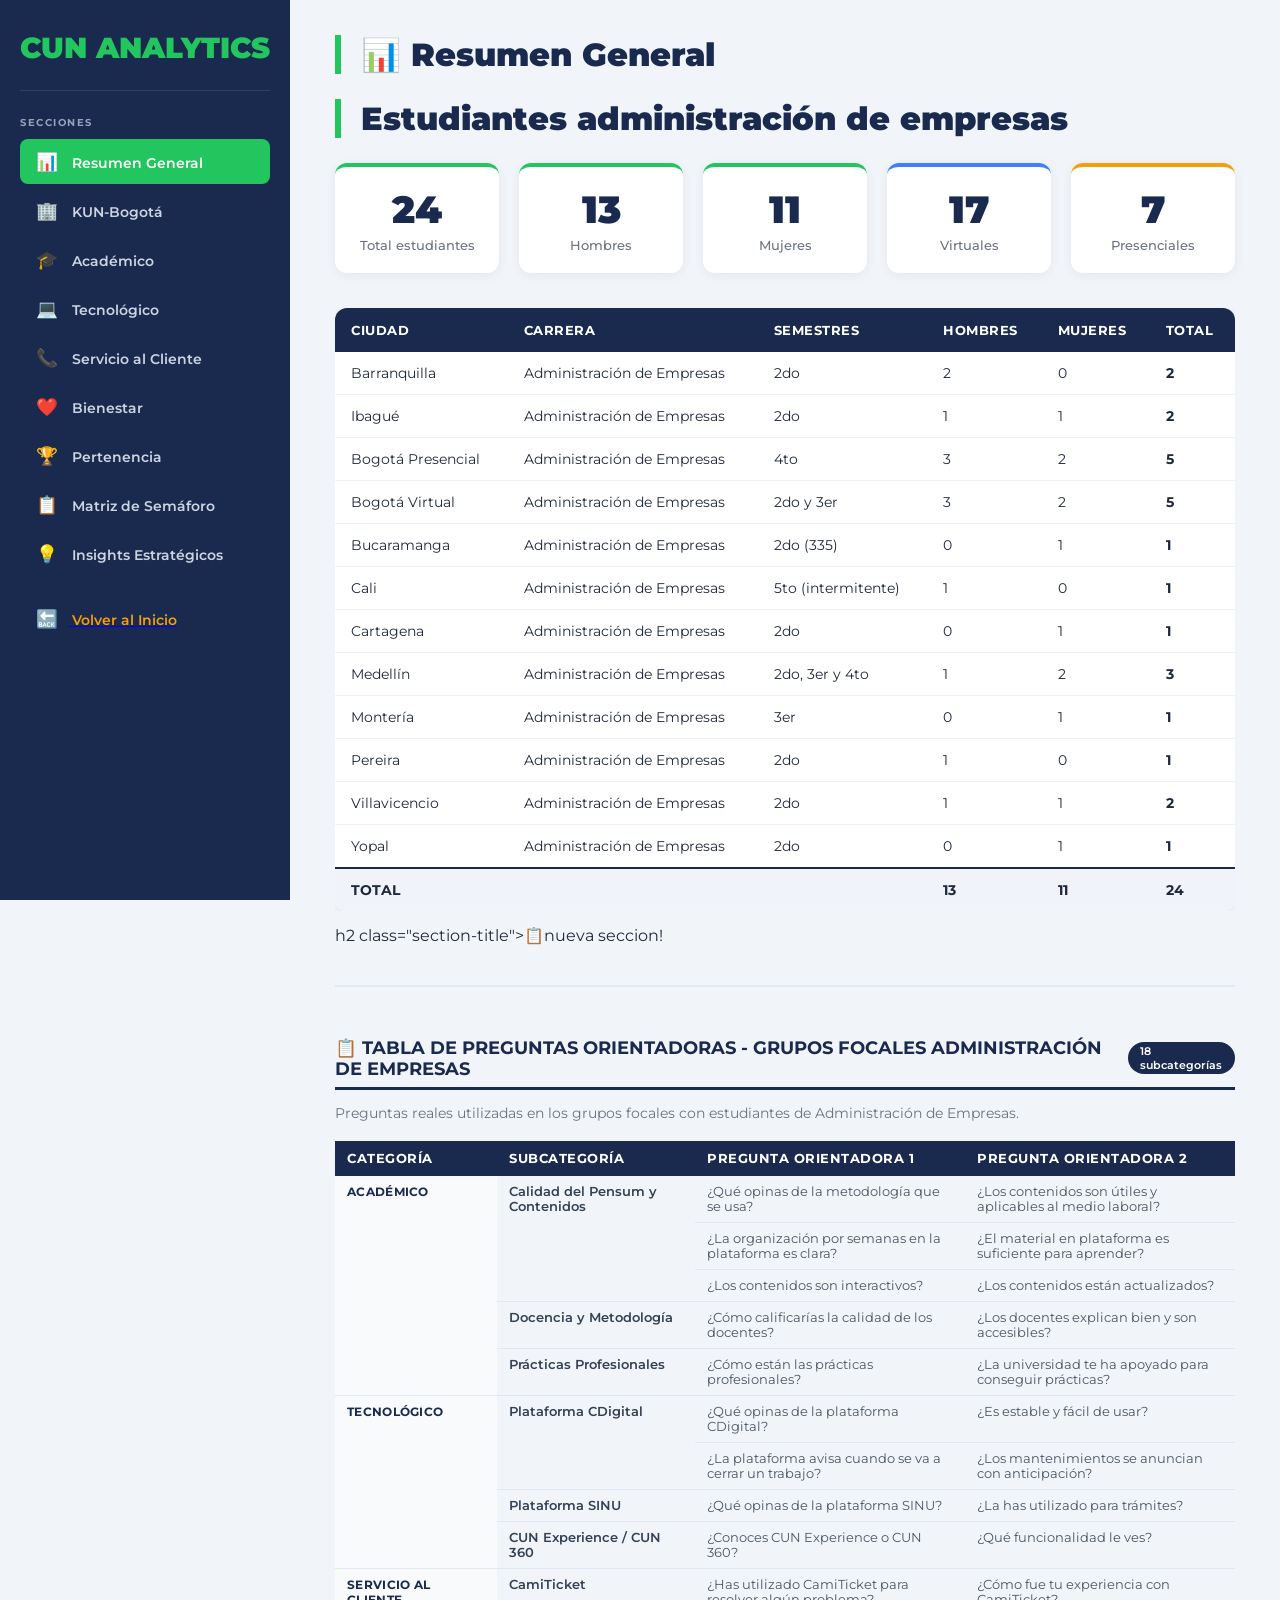
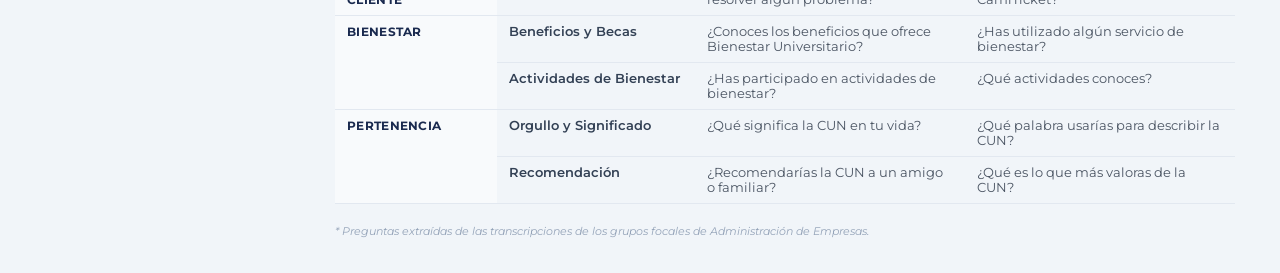
==== commit a5104983: "Escribe aquí un resumen corto de tus cambios" ====
--- a/index.html
+++ b/index.html
@@ -353,7 +353,18 @@
                     </tbody>
                 </table>
             </div>
-
+            <!-- ============================================================ -->
+            <!-- nueva tabla -->
+            <!-- ============================================================ -->
+            
+            
+             <!-- ============================================================ -->
+            <!-- fin nueva tabla -->
+            <!-- ============================================================ -->
+            
+            <section>
+                h2 class="section-title">📋nueva seccion!</h2>
+            </section>   
             <!-- ============================================================ -->
             <!-- TABLA DE PREGUNTAS ORIENTADORAS (SIN KUN) -->
             <!-- ============================================================ -->
@@ -544,8 +555,23 @@
                         <div class="step-label">Lo recomendarían</div>
                         <div class="step-detail">De los que lo visitaron, todos lo recomiendan</div>
                     </div>
-                    <div class="step-number">2</div>
-                    <div class="step-percent">100%</div>
+                    <div style="background-color: #f8f9fa; border-left: 5px solid #ffca28; padding: 20px; border-radius: 8px; font-family: system-ui, -apple-system, sans-serif; max-width: 500px;">
+  <!-- Encabezado con Icono y Porcentaje -->
+  <div style="display: flex; justify-content: space-between; align-items: center; margin-bottom: 15px;">
+    <span style="font-size: 24px;">⭐</span>
+    <span style="background-color: #e8f5e9; color: #2e7d32; font-weight: bold; padding: 4px 12px; border-radius: 20px; font-size: 14px;">Paso 2 • 100%</span>
+  </div>
+  
+  <!-- Contenido Principal -->
+  <div style="color: #333; font-size: 15px; line-height: 1.6;">
+    <p style="margin: 0 0 10px 0;">
+      En <strong>grupos focales</strong> encontramos a <strong>3 personas</strong> que lo conocen.
+    </p>
+    <p style="margin: 0; color: #555;">
+      📍 <strong>2 de ellas</strong> estuvieron en Bosa y su experiencia fue <strong>muy positiva</strong>.
+    </p>
+  </div>
+</div>
                 </div>
 
                 <div class="funnel-note">
@@ -573,7 +599,36 @@
                     <div style="font-size: 0.7rem; color: #ef4444;">74.3%</div>
                 </div>
             </div>
-
+             <!-- ===== tabla de Sofi ===== -->
+<section>
+    <h1>📊 Embudo de conocimiento de KUN CoWork</h1>
+    
+    <table border="1" cellpadding="10" cellspacing="0" style="border-collapse: collapse; width: 100%; font-family: Arial, sans-serif; font-size: 14px;">
+        <thead>
+            <tr style="background: #1a2a4f; color: white;">
+                <th style="text-align: left; padding: 10px;">Concepto</th>
+                <th style="text-align: center; padding: 10px;">Total Estudiantes</th>
+                <th style="text-align: center; padding: 10px;">Llamadas</th>
+                <th style="text-align: center; padding: 10px;">Grupos Focales</th>
+            </tr>
+        </thead>
+        <tbody>
+            <tr style="border-left: 4px solid #1a2a4f; background: #e8edf5;">
+                <td style="padding: 10px;"><strong>👥 Total estudiantes contactados</strong></td>
+                <td style="text-align: center; font-weight: 700; padding: 10px;">109</td>
+                <td style="text-align: center; padding: 10px;">98</td>
+                <td style="text-align: center; padding: 10px;">11</td>
+            </tr>
+            <tr style="border-left: 4px solid #10b981; background: #f0fdf4;">
+                <td style="padding: 10px;"><strong>✅ Sí conocen KUN</strong></td>
+                <td style="text-align: center; font-weight: 700; padding: 10px;">28</td>
+                <td style="text-align: center; padding: 10px;">25</td>
+                <td style="text-align: center; padding: 10px;">3</td>
+            </tr>
+        </tbody>
+    </table>
+</section>
+              <!-- ===== tabla de Sofi fin  ===== -->
             <!-- ===== PREGUNTAS DE KUN (SOLO AQUÍ) ===== -->
             <div style="margin-top: 30px; padding-top: 20px; border-top: 2px solid #e2e8f0;">
                 <div class="preguntas-section-title" style="font-size: 1rem; border-bottom-color: #8b5cf6;">
@@ -1933,5 +1988,4 @@
     });
 </script>
 
-</body>
-</html>+</body>
--- a/estilos.css
+++ b/estilos.css
@@ -105,6 +105,47 @@
     font-size: 1.1rem;
 }
 
+.nav-btn .arrow-submenu {
+    font-size: 0.7rem;
+    margin-left: auto;
+    transition: transform 0.3s;
+}
+
+.nav-btn .arrow-submenu.rotated {
+    transform: rotate(90deg);
+}
+
+/* ==============================
+   SUBMENÚ DESPLEGABLE
+   ============================== */
+.submenu {
+    display: none;
+    padding-left: 20px;
+    margin-top: 4px;
+    margin-bottom: 8px;
+}
+
+.submenu.open {
+    display: block;
+}
+
+.submenu-item {
+    display: block;
+    padding: 8px 16px;
+    color: #cbd5e1;
+    text-decoration: none;
+    font-size: 0.82rem;
+    font-weight: 500;
+    border-radius: 6px;
+    transition: all 0.2s;
+    font-family: 'Montserrat', sans-serif;
+}
+
+.submenu-item:hover {
+    background: rgba(255,255,255,0.08);
+    color: white;
+}
+
 /* ==============================
    MAIN CONTENT
    ============================== */
@@ -172,6 +213,208 @@
     color: #6b7280;
     font-weight: 500;
     margin-top: 4px;
+}
+
+/* ==============================
+   EMBUDO DE KUN
+   ============================== */
+.funnel-container {
+    max-width: 700px;
+    margin: 30px auto;
+    padding: 20px;
+    background: #f8fafc;
+    border-radius: 12px;
+    border: 1px solid #e2e8f0;
+}
+.funnel-title {
+    text-align: center;
+    font-size: 1.2rem;
+    font-weight: 700;
+    color: #1a2a4f;
+    margin-bottom: 25px;
+}
+.funnel-step {
+    display: flex;
+    align-items: center;
+    gap: 15px;
+    padding: 12px 20px;
+    margin-bottom: 8px;
+    background: white;
+    border-radius: 8px;
+    box-shadow: 0 1px 4px rgba(0,0,0,0.06);
+    border-left: 5px solid #1a2a4f;
+    transition: all 0.2s;
+}
+.funnel-step:hover {
+    transform: translateX(5px);
+    box-shadow: 0 2px 8px rgba(0,0,0,0.1);
+}
+.funnel-step .step-icon {
+    font-size: 1.8rem;
+    width: 45px;
+    text-align: center;
+    flex-shrink: 0;
+}
+.funnel-step .step-info {
+    flex: 1;
+}
+.funnel-step .step-info .step-label {
+    font-size: 0.85rem;
+    color: #4b5563;
+    font-weight: 600;
+}
+.funnel-step .step-info .step-detail {
+    font-size: 0.75rem;
+    color: #6b7280;
+}
+.funnel-step .step-number {
+    font-size: 1.6rem;
+    font-weight: 900;
+    color: #1a2a4f;
+    min-width: 50px;
+    text-align: right;
+}
+.funnel-step .step-percent {
+    font-size: 0.75rem;
+    color: #6b7280;
+    font-weight: 600;
+    min-width: 50px;
+    text-align: right;
+}
+.funnel-arrow {
+    text-align: center;
+    font-size: 1.5rem;
+    color: #94a3b8;
+    line-height: 1;
+    margin: -2px 0;
+}
+.funnel-step.level-1 { border-left-color: #1a2a4f; }
+.funnel-step.level-2 { border-left-color: #ef4444; }
+.funnel-step.level-3 { border-left-color: #10b981; }
+.funnel-step.level-4 { border-left-color: #f59e0b; }
+.funnel-step.level-5 { border-left-color: #8b5cf6; }
+.funnel-note {
+    text-align: center;
+    font-size: 0.75rem;
+    color: #94a3b8;
+    margin-top: 15px;
+    font-style: italic;
+}
+.funnel-source {
+    text-align: center;
+    font-size: 0.7rem;
+    color: #94a3b8;
+    margin-top: 5px;
+    font-style: italic;
+}
+
+/* ==============================
+   TABLA DE PREGUNTAS
+   ============================== */
+.preguntas-table {
+    width: 100%;
+    border-collapse: collapse;
+    font-size: 0.85rem;
+    margin: 20px 0;
+}
+.preguntas-table thead th {
+    background: #1a2a4f;
+    color: white;
+    padding: 10px 12px;
+    text-align: left;
+    font-weight: 700;
+    font-size: 0.8rem;
+    text-transform: uppercase;
+    letter-spacing: 0.5px;
+}
+.preguntas-table tbody td {
+    padding: 8px 12px;
+    border-bottom: 1px solid #e2e8f0;
+    vertical-align: top;
+}
+.preguntas-table tbody tr:hover {
+    background: #f1f5f9;
+}
+.preguntas-table .cat-cell {
+    font-weight: 700;
+    color: #1a2a4f;
+    background: #f8fafc;
+    font-size: 0.75rem;
+    text-transform: uppercase;
+    letter-spacing: 0.3px;
+}
+.preguntas-table .subcat-cell {
+    font-weight: 600;
+    color: #334155;
+    font-size: 0.8rem;
+}
+.preguntas-table .preg-cell {
+    color: #4b5563;
+    font-size: 0.8rem;
+}
+.preguntas-section-title {
+    font-size: 1.1rem;
+    font-weight: 700;
+    color: #1a2a4f;
+    margin: 30px 0 15px 0;
+    padding-bottom: 8px;
+    border-bottom: 3px solid #1a2a4f;
+    display: flex;
+    align-items: center;
+    gap: 10px;
+}
+.preguntas-section-title .badge-count {
+    background: #1a2a4f;
+    color: white;
+    font-size: 0.7rem;
+    padding: 2px 12px;
+    border-radius: 20px;
+    font-weight: 600;
+}
+
+/* ==============================
+   TABLA DE PREGUNTAS KUN
+   ============================== */
+.kun-preguntas-table {
+    width: 100%;
+    border-collapse: collapse;
+    font-size: 0.85rem;
+    margin: 20px 0;
+}
+.kun-preguntas-table thead th {
+    background: #1a2a4f;
+    color: white;
+    padding: 10px 12px;
+    text-align: left;
+    font-weight: 700;
+    font-size: 0.8rem;
+    text-transform: uppercase;
+    letter-spacing: 0.5px;
+}
+.kun-preguntas-table tbody td {
+    padding: 8px 12px;
+    border-bottom: 1px solid #e2e8f0;
+    vertical-align: top;
+}
+.kun-preguntas-table tbody tr:hover {
+    background: #f1f5f9;
+}
+.kun-preguntas-table .cat-cell {
+    font-weight: 700;
+    color: #1a2a4f;
+    background: #f8fafc;
+    font-size: 0.75rem;
+    text-transform: uppercase;
+    letter-spacing: 0.3px;
+}
+.kun-preguntas-table .subcat-cell {
+    font-weight: 600;
+    color: #334155;
+    font-size: 0.8rem;
+}
+.kun-preguntas-table .preg-cell {
+    color: #4b5563;
+    font-size: 0.8rem;
 }
 
 /* ==============================
@@ -439,6 +682,28 @@
     .stats-grid {
         grid-template-columns: repeat(2, 1fr);
     }
+    .funnel-step {
+        flex-wrap: wrap;
+        padding: 10px 15px;
+    }
+    .funnel-step .step-number {
+        font-size: 1.2rem;
+        min-width: 40px;
+    }
+    .preguntas-table {
+        font-size: 0.75rem;
+    }
+    .preguntas-table thead th,
+    .preguntas-table tbody td {
+        padding: 6px 8px;
+    }
+    .kun-preguntas-table {
+        font-size: 0.75rem;
+    }
+    .kun-preguntas-table thead th,
+    .kun-preguntas-table tbody td {
+        padding: 6px 8px;
+    }
 }
 
 @media (max-width: 600px) {
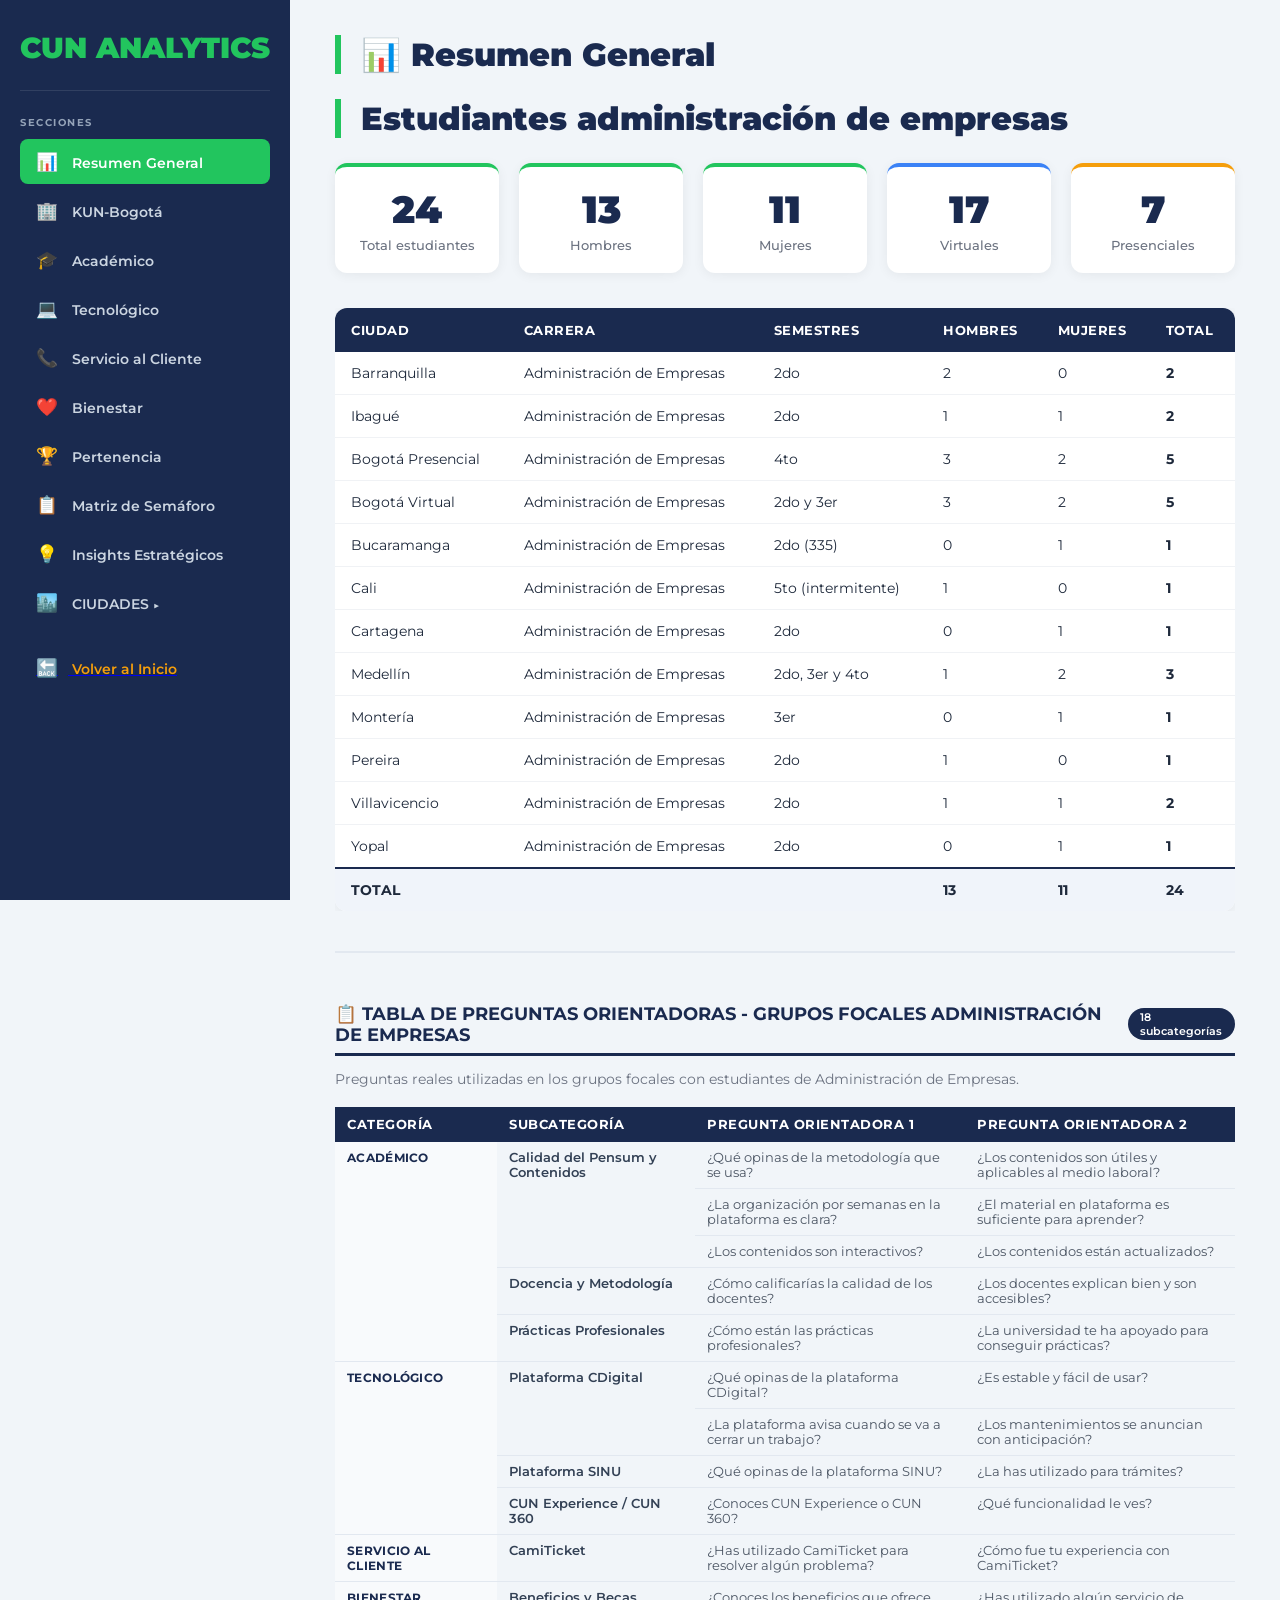
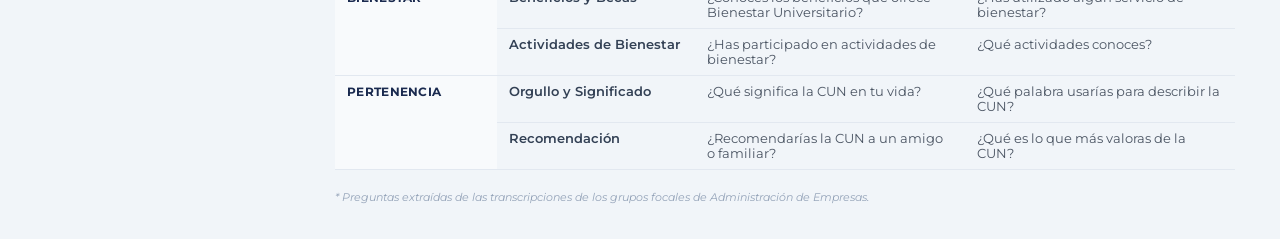
==== commit 76e73215: "Agrego las páginas de las ciudades y estilos CSS" ====
--- a/index.html
+++ b/index.html
@@ -6,228 +6,6 @@
     <title>Auditoría CUN - Administración de Empresas</title>
     <link href="https://fonts.googleapis.com/css2?family=Montserrat:wght@300;400;700;900&display=swap" rel="stylesheet">
     <link rel="stylesheet" href="estilos.css">
-    <style>
-        /* ===== ESTILOS PARA EL EMBUDO DE KUN ===== */
-        .funnel-container {
-            max-width: 700px;
-            margin: 30px auto;
-            padding: 20px;
-            background: #f8fafc;
-            border-radius: 12px;
-            border: 1px solid #e2e8f0;
-        }
-        .funnel-title {
-            text-align: center;
-            font-size: 1.2rem;
-            font-weight: 700;
-            color: #1a2a4f;
-            margin-bottom: 25px;
-        }
-        .funnel-step {
-            display: flex;
-            align-items: center;
-            gap: 15px;
-            padding: 12px 20px;
-            margin-bottom: 8px;
-            background: white;
-            border-radius: 8px;
-            box-shadow: 0 1px 4px rgba(0,0,0,0.06);
-            border-left: 5px solid #1a2a4f;
-            transition: all 0.2s;
-        }
-        .funnel-step:hover {
-            transform: translateX(5px);
-            box-shadow: 0 2px 8px rgba(0,0,0,0.1);
-        }
-        .funnel-step .step-icon {
-            font-size: 1.8rem;
-            width: 45px;
-            text-align: center;
-            flex-shrink: 0;
-        }
-        .funnel-step .step-info {
-            flex: 1;
-        }
-        .funnel-step .step-info .step-label {
-            font-size: 0.85rem;
-            color: #4b5563;
-            font-weight: 600;
-        }
-        .funnel-step .step-info .step-detail {
-            font-size: 0.75rem;
-            color: #6b7280;
-        }
-        .funnel-step .step-number {
-            font-size: 1.6rem;
-            font-weight: 900;
-            color: #1a2a4f;
-            min-width: 50px;
-            text-align: right;
-        }
-        .funnel-step .step-percent {
-            font-size: 0.75rem;
-            color: #6b7280;
-            font-weight: 600;
-            min-width: 50px;
-            text-align: right;
-        }
-        .funnel-arrow {
-            text-align: center;
-            font-size: 1.5rem;
-            color: #94a3b8;
-            line-height: 1;
-            margin: -2px 0;
-        }
-        .funnel-step.level-1 { border-left-color: #1a2a4f; }
-        .funnel-step.level-2 { border-left-color: #ef4444; }
-        .funnel-step.level-3 { border-left-color: #10b981; }
-        .funnel-step.level-4 { border-left-color: #f59e0b; }
-        .funnel-step.level-5 { border-left-color: #8b5cf6; }
-        .funnel-note {
-            text-align: center;
-            font-size: 0.75rem;
-            color: #94a3b8;
-            margin-top: 15px;
-            font-style: italic;
-        }
-        .funnel-source {
-            text-align: center;
-            font-size: 0.7rem;
-            color: #94a3b8;
-            margin-top: 5px;
-            font-style: italic;
-        }
-
-        /* ===== ESTILOS PARA LA TABLA DE PREGUNTAS ===== */
-        .preguntas-table {
-            width: 100%;
-            border-collapse: collapse;
-            font-size: 0.85rem;
-            margin: 20px 0;
-        }
-        .preguntas-table thead th {
-            background: #1a2a4f;
-            color: white;
-            padding: 10px 12px;
-            text-align: left;
-            font-weight: 700;
-            font-size: 0.8rem;
-            text-transform: uppercase;
-            letter-spacing: 0.5px;
-        }
-        .preguntas-table tbody td {
-            padding: 8px 12px;
-            border-bottom: 1px solid #e2e8f0;
-            vertical-align: top;
-        }
-        .preguntas-table tbody tr:hover {
-            background: #f1f5f9;
-        }
-        .preguntas-table .cat-cell {
-            font-weight: 700;
-            color: #1a2a4f;
-            background: #f8fafc;
-            font-size: 0.75rem;
-            text-transform: uppercase;
-            letter-spacing: 0.3px;
-        }
-        .preguntas-table .subcat-cell {
-            font-weight: 600;
-            color: #334155;
-            font-size: 0.8rem;
-        }
-        .preguntas-table .preg-cell {
-            color: #4b5563;
-            font-size: 0.8rem;
-        }
-        .preguntas-section-title {
-            font-size: 1.1rem;
-            font-weight: 700;
-            color: #1a2a4f;
-            margin: 30px 0 15px 0;
-            padding-bottom: 8px;
-            border-bottom: 3px solid #1a2a4f;
-            display: flex;
-            align-items: center;
-            gap: 10px;
-        }
-        .preguntas-section-title .badge-count {
-            background: #1a2a4f;
-            color: white;
-            font-size: 0.7rem;
-            padding: 2px 12px;
-            border-radius: 20px;
-            font-weight: 600;
-        }
-
-        /* ===== ESTILOS PARA LAS PREGUNTAS DE KUN EN SU SECCIÓN ===== */
-        .kun-preguntas-table {
-            width: 100%;
-            border-collapse: collapse;
-            font-size: 0.85rem;
-            margin: 20px 0;
-        }
-        .kun-preguntas-table thead th {
-            background: #1a2a4f;
-            color: white;
-            padding: 10px 12px;
-            text-align: left;
-            font-weight: 700;
-            font-size: 0.8rem;
-            text-transform: uppercase;
-            letter-spacing: 0.5px;
-        }
-        .kun-preguntas-table tbody td {
-            padding: 8px 12px;
-            border-bottom: 1px solid #e2e8f0;
-            vertical-align: top;
-        }
-        .kun-preguntas-table tbody tr:hover {
-            background: #f1f5f9;
-        }
-        .kun-preguntas-table .cat-cell {
-            font-weight: 700;
-            color: #1a2a4f;
-            background: #f8fafc;
-            font-size: 0.75rem;
-            text-transform: uppercase;
-            letter-spacing: 0.3px;
-        }
-        .kun-preguntas-table .subcat-cell {
-            font-weight: 600;
-            color: #334155;
-            font-size: 0.8rem;
-        }
-        .kun-preguntas-table .preg-cell {
-            color: #4b5563;
-            font-size: 0.8rem;
-        }
-
-        @media (max-width: 768px) {
-            .funnel-step {
-                flex-wrap: wrap;
-                padding: 10px 15px;
-            }
-            .funnel-step .step-number {
-                font-size: 1.2rem;
-                min-width: 40px;
-            }
-            .preguntas-table {
-                font-size: 0.75rem;
-            }
-            .preguntas-table thead th,
-            .preguntas-table tbody td {
-                padding: 6px 8px;
-            }
-            .kun-preguntas-table {
-                font-size: 0.75rem;
-            }
-            .kun-preguntas-table thead th,
-            .kun-preguntas-table tbody td {
-                padding: 6px 8px;
-            }
-        }
-    </style>
 </head>
 <body>
 
@@ -277,6 +55,28 @@
             <button class="nav-btn" onclick="openTab(event, 'insights')">
                 <span class="icon">💡</span> Insights Estratégicos
             </button>
+
+            <!-- ============================================================ -->
+            <!-- ===== SUBMENÚ CIUDADES ===== -->
+            <!-- ============================================================ -->
+            <button class="nav-btn" onclick="toggleSubmenu('submenu-ciudades')">
+                <span class="icon">🏙️</span> CIUDADES <span class="arrow-submenu">▶</span>
+            </button>
+            <div id="submenu-ciudades" class="submenu">
+                <a href="ciudades/Barranquilla.html" class="submenu-item">Barranquilla</a>
+                <a href="ciudades/Bogota_Presencial.html" class="submenu-item">Bogotá Presencial</a>
+                <a href="ciudades/Bogota_Virtual.html" class="submenu-item">Bogotá Virtual</a>
+                <a href="ciudades/Bucaramanga.html" class="submenu-item">Bucaramanga</a>
+                <a href="ciudades/Cali_Admin.html" class="submenu-item">Cali</a>
+                <a href="ciudades/Cartagena.html" class="submenu-item">Cartagena</a>
+                <a href="ciudades/Ibagué_Admin.html" class="submenu-item">Ibagué</a>
+                <a href="ciudades/Medellin.html" class="submenu-item">Medellín</a>
+                <a href="ciudades/Monteria.html" class="submenu-item">Montería</a>
+                <a href="ciudades/Pereira.html" class="submenu-item">Pereira</a>
+                <a href="ciudades/Villavicencio.html" class="submenu-item">Villavicencio</a>
+                <a href="ciudades/Yopal.html" class="submenu-item">Yopal</a>
+            </div>
+            <!-- ===== FIN SUBMENÚ CIUDADES ===== -->
 
             <a href="../../index.html">
                 <button class="nav-btn" id="back-btn" style="margin-top: 20px; color: #f59e0b;">
@@ -353,18 +153,7 @@
                     </tbody>
                 </table>
             </div>
-            <!-- ============================================================ -->
-            <!-- nueva tabla -->
-            <!-- ============================================================ -->
-            
-            
-             <!-- ============================================================ -->
-            <!-- fin nueva tabla -->
-            <!-- ============================================================ -->
-            
-            <section>
-                h2 class="section-title">📋nueva seccion!</h2>
-            </section>   
+
             <!-- ============================================================ -->
             <!-- TABLA DE PREGUNTAS ORIENTADORAS (SIN KUN) -->
             <!-- ============================================================ -->
@@ -469,8 +258,6 @@
                                 <td class="preg-cell">¿Recomendarías la CUN a un amigo o familiar?</td>
                                 <td class="preg-cell">¿Qué es lo que más valoras de la CUN?</td>
                             </tr>
-
-                            <!-- NOTA: KUN NO ESTÁ EN ESTA TABLA -->
                         </tbody>
                     </table>
                 </div>
@@ -482,7 +269,7 @@
         </section>
 
         <!-- ============================================================ -->
-        <!-- SECCIÓN KUN-BOGOTÁ (pestaña EXCLUSIVA) -->
+        <!-- SECCIÓN KUN-BOGOTÁ -->
         <!-- ============================================================ -->
         <section id="kun" class="tab-pane">
             <h1 class="main-title">🏢 KUN-Bogotá</h1>
@@ -498,138 +285,46 @@
             </div>
 
             <!-- ===== EMBUDO DE KUN CoWork ===== -->
-            <div class="funnel-container">
-                <div class="funnel-title">📊 Embudo de conocimiento de KUN CoWork</div>
-
-                <div class="funnel-step level-1">
-                    <div class="step-icon">👥</div>
-                    <div class="step-info">
-                        <div class="step-label">Total de estudiantes contactados</div>
-                        <div class="step-detail">Estudiantes de Administración de Empresas en Bogotá</div>
-                    </div>
-                    <div class="step-number">109</div>
-                    <div class="step-percent">100%</div>
-                </div>
-
-                <div class="funnel-arrow">▼</div>
-
-                <div class="funnel-step level-2">
-                    <div class="step-icon">❌</div>
-                    <div class="step-info">
-                        <div class="step-label">No conocen KUN CoWork</div>
-                        <div class="step-detail">Nunca han escuchado hablar del espacio</div>
-                    </div>
-                    <div class="step-number">81</div>
-                    <div class="step-percent">74.3%</div>
-                </div>
-
-                <div class="funnel-arrow">▼</div>
-
-                <div class="funnel-step level-3">
-                    <div class="step-icon">✅</div>
-                    <div class="step-info">
-                        <div class="step-label">Sí conocen KUN CoWork</div>
-                        <div class="step-detail">Han escuchado o visto información del espacio</div>
-                    </div>
-                    <div class="step-number">28</div>
-                    <div class="step-percent">25.7%</div>
-                </div>
-
-                <div class="funnel-arrow">▼</div>
-
-                <div class="funnel-step level-4">
-                    <div class="step-icon">🏠</div>
-                    <div class="step-info">
-                        <div class="step-label">Han visitado KUN CoWork</div>
-                        <div class="step-detail">Han ido al menos una vez al espacio (grupos focales)</div>
-                    </div>
-                    <div class="step-number">2</div>
-                    <div class="step-percent">7.1%</div>
-                </div>
-
-                <div class="funnel-arrow">▼</div>
-
-                <div class="funnel-step level-5">
-                    <div class="step-icon">⭐</div>
-                    <div class="step-info">
-                        <div class="step-label">Lo recomendarían</div>
-                        <div class="step-detail">De los que lo visitaron, todos lo recomiendan</div>
-                    </div>
-                    <div style="background-color: #f8f9fa; border-left: 5px solid #ffca28; padding: 20px; border-radius: 8px; font-family: system-ui, -apple-system, sans-serif; max-width: 500px;">
-  <!-- Encabezado con Icono y Porcentaje -->
-  <div style="display: flex; justify-content: space-between; align-items: center; margin-bottom: 15px;">
-    <span style="font-size: 24px;">⭐</span>
-    <span style="background-color: #e8f5e9; color: #2e7d32; font-weight: bold; padding: 4px 12px; border-radius: 20px; font-size: 14px;">Paso 2 • 100%</span>
-  </div>
-  
-  <!-- Contenido Principal -->
-  <div style="color: #333; font-size: 15px; line-height: 1.6;">
-    <p style="margin: 0 0 10px 0;">
-      En <strong>grupos focales</strong> encontramos a <strong>3 personas</strong> que lo conocen.
-    </p>
-    <p style="margin: 0; color: #555;">
-      📍 <strong>2 de ellas</strong> estuvieron en Bosa y su experiencia fue <strong>muy positiva</strong>.
-    </p>
-  </div>
-</div>
-                </div>
-
-                <div class="funnel-note">
-                    📌 2 estudiantes de grupos focales de Ingeniería de Sistemas visitaron KUN CoWork (sede Bosa)
-                </div>
-                <div class="funnel-source">
-                    Fuente: Grupos focales Bogotá - Ingeniería de Sistemas (Presencial)
-                </div>
-            </div>
-
-            <!-- ===== TARJETA DE DATOS ===== -->
-            <div style="display: grid; grid-template-columns: repeat(3, 1fr); gap: 15px; text-align: center; margin: 20px 0;">
-                <div style="background: white; padding: 18px 10px; border-radius: 10px; box-shadow: 0 2px 8px rgba(0,0,0,0.06); border-top: 4px solid #1a2a4f;">
-                    <div style="font-size: 2.2rem; font-weight: 900; color: #1a2a4f;">109</div>
-                    <div style="font-size: 0.8rem; color: #6b7280; font-weight: 600;">Total contactados</div>
-                </div>
-                <div style="background: white; padding: 18px 10px; border-radius: 10px; box-shadow: 0 2px 8px rgba(0,0,0,0.06); border-top: 4px solid #10b981;">
-                    <div style="font-size: 2.2rem; font-weight: 900; color: #10b981;">28</div>
-                    <div style="font-size: 0.8rem; color: #6b7280; font-weight: 600;">✅ Conocen KUN CoWork</div>
-                    <div style="font-size: 0.7rem; color: #10b981;">25.7%</div>
-                </div>
-                <div style="background: white; padding: 18px 10px; border-radius: 10px; box-shadow: 0 2px 8px rgba(0,0,0,0.06); border-top: 4px solid #ef4444;">
-                    <div style="font-size: 2.2rem; font-weight: 900; color: #ef4444;">81</div>
-                    <div style="font-size: 0.8rem; color: #6b7280; font-weight: 600;">❌ No conocen KUN CoWork</div>
-                    <div style="font-size: 0.7rem; color: #ef4444;">74.3%</div>
-                </div>
-            </div>
-             <!-- ===== tabla de Sofi ===== -->
-<section>
-    <h1>📊 Embudo de conocimiento de KUN CoWork</h1>
-    
-    <table border="1" cellpadding="10" cellspacing="0" style="border-collapse: collapse; width: 100%; font-family: Arial, sans-serif; font-size: 14px;">
-        <thead>
-            <tr style="background: #1a2a4f; color: white;">
-                <th style="text-align: left; padding: 10px;">Concepto</th>
-                <th style="text-align: center; padding: 10px;">Total Estudiantes</th>
-                <th style="text-align: center; padding: 10px;">Llamadas</th>
-                <th style="text-align: center; padding: 10px;">Grupos Focales</th>
-            </tr>
-        </thead>
-        <tbody>
-            <tr style="border-left: 4px solid #1a2a4f; background: #e8edf5;">
-                <td style="padding: 10px;"><strong>👥 Total estudiantes contactados</strong></td>
-                <td style="text-align: center; font-weight: 700; padding: 10px;">109</td>
-                <td style="text-align: center; padding: 10px;">98</td>
-                <td style="text-align: center; padding: 10px;">11</td>
-            </tr>
-            <tr style="border-left: 4px solid #10b981; background: #f0fdf4;">
-                <td style="padding: 10px;"><strong>✅ Sí conocen KUN</strong></td>
-                <td style="text-align: center; font-weight: 700; padding: 10px;">28</td>
-                <td style="text-align: center; padding: 10px;">25</td>
-                <td style="text-align: center; padding: 10px;">3</td>
-            </tr>
-        </tbody>
-    </table>
-</section>
-              <!-- ===== tabla de Sofi fin  ===== -->
-            <!-- ===== PREGUNTAS DE KUN (SOLO AQUÍ) ===== -->
+            <section id="sofi">
+                <h1 class="titulo-sofi">📊 Embudo de conocimiento de KUN CoWork</h1>
+                <table class="tabla-sofi">
+                    <thead>
+                        <tr>
+                            <th style="width: 40%;">EMBUDO</th>
+                            <th style="text-align: center; width: 15%;">TOTAL</th>
+                            <th style="text-align: center; width: 15%;">GRUPOS FOCALES</th>
+                            <th style="text-align: center; width: 15%;">POR LLAMADA</th>
+                            <th style="text-align: center; width: 15%;">%</th>
+                        </tr>
+                    </thead>
+                    <tbody>
+                        <tr class="fila-1">
+                            <td><span class="icono">👥</span> <strong>Total de estudiantes contactados</strong><span class="detalle">Estudiantes de Administración de Empresas en Bogotá</span></td>
+                            <td class="num">109</td><td class="num">11</td><td class="num">98</td><td class="pct">100%</td>
+                        </tr>
+                        <tr class="fila-2">
+                            <td><span class="icono">❌</span> <strong>No conocen KUN CoWork</strong><span class="detalle">Nunca han escuchado hablar del espacio</span></td>
+                            <td class="num">81</td><td class="num">8</td><td class="num">73</td><td class="pct">74.3%</td>
+                        </tr>
+                        <tr class="fila-3">
+                            <td><span class="icono">✅</span> <strong>Sí conocen KUN CoWork</strong><span class="detalle">Han escuchado o visto información del espacio</span></td>
+                            <td class="num">28</td><td class="num">3</td><td class="num">25</td><td class="pct">25.7%</td>
+                        </tr>
+                        <tr class="fila-4">
+                            <td><span class="icono">🏠</span> <strong>Han visitado KUN CoWork</strong><span class="detalle">Han ido al menos una vez al espacio (grupos focales)</span></td>
+                            <td class="num">2</td><td class="num">2</td><td class="num">0</td><td class="pct">7.1%</td>
+                        </tr>
+                        <tr class="fila-5">
+                            <td><span class="icono">⭐</span> <strong>Lo recomendarían</strong><span class="detalle">De los que lo visitaron, todos lo recomiendan</span></td>
+                            <td class="num">2</td><td class="num">2</td><td class="num">0</td><td class="pct">100%</td>
+                        </tr>
+                    </tbody>
+                </table>
+                <div class="nota-sofi">📌 2 estudiantes de grupos focales de Ingeniería de Sistemas visitaron KUN CoWork (sede Bosa)</div>
+                <div class="fuente-sofi">Fuente: Grupos focales Bogotá - Ingeniería de Sistemas (Presencial)</div>
+            </section>
+
+            <!-- ===== PREGUNTAS DE KUN ===== -->
             <div style="margin-top: 30px; padding-top: 20px; border-top: 2px solid #e2e8f0;">
                 <div class="preguntas-section-title" style="font-size: 1rem; border-bottom-color: #8b5cf6;">
                     📋 PREGUNTAS ORIENTADORAS - KUN CoWork
@@ -638,75 +333,62 @@
                 <p style="color: #6b7280; font-size: 0.85rem; margin-bottom: 15px;">
                     Preguntas específicas sobre KUN CoWork utilizadas en los grupos focales de Bogotá.
                 </p>
-
                 <div class="table-responsive">
                     <table class="kun-preguntas-table">
-    <thead>
-        <tr>
-            <th style="width: 18%;">Categoría</th>
-            <th style="width: 22%;">Subcategoría</th>
-            <th style="width: 30%;">Pregunta Orientadora 1</th>
-            <th style="width: 30%;">Pregunta Orientadora 2</th>
-        </tr>
-    </thead>
-    <tbody>
-        <tr>
-            <td class="cat-cell" rowspan="4">Grupos focales</td>
-            <td class="subcat-cell" rowspan="2">Conocimiento</td>
-            <td class="preg-cell">¿Conocen KUN?</td>
-            <td class="preg-cell">¿Qué saben de él?</td>
-        </tr>
-        <tr>
-            <td class="preg-cell">Si no lo conocen, ¿por qué creen que no han escuchado de él?</td>
-            <td class="preg-cell">—</td>
-        </tr>
-        <tr>
-            <td class="subcat-cell">Uso y Visita</td>
-            <td class="preg-cell">¿Han ido o lo han visitado?</td>
-            <td class="preg-cell">¿Qué les pareció?</td>
-        </tr>
-        <tr>
-            <td class="subcat-cell">Percepción</td>
-            <td class="preg-cell">¿Iría a KUN?</td>
-            <td class="preg-cell">¿Les parece interesante la idea de un espacio de coworking?</td>
-        </tr>
-    </tbody>
-</table>
-
-<!-- ===== PREGUNTAS DE KUN (SOLO AQUÍ) ===== -->
-<div style="margin-top: 30px; padding-top: 20px; border-top: 2px solid #e2e8f0;">
-    <div class="preguntas-section-title" style="font-size: 1rem; border-bottom-color: #8b5cf6;">
-        📋 PREGUNTAS ORIENTADORAS - KUN CoWork
-        <span class="badge-count" style="background: #8b5cf6;">2 preguntas</span>
-    </div>
-    <p style="color: #6b7280; font-size: 0.85rem; margin-bottom: 15px;">
-        Preguntas específicas sobre KUN CoWork utilizadas en las llamadas de Bogotá.
-    </p>
-
-    <div class="table-responsive">
-        <table class="kun-preguntas-table">
-            <thead>
-                <tr>
-                    <th style="width: 18%;">Categoría</th>
-                    <th style="width: 22%;">Subcategoría</th>
-                    <th style="width: 30%;">Pregunta Orientadora 1</th>
-                    <th style="width: 30%;">Pregunta Orientadora 2</th>
-                </tr>
-            </thead>
-            <tbody>
-                <tr>
-                    <td class="cat-cell" rowspan="1" style="font-weight: 700; color: #1a2a4f; background: #f8fafc; font-size: 0.75rem; text-transform: uppercase; letter-spacing: 0.3px; vertical-align: middle;">Llamadas</td>
-                    <td class="subcat-cell" style="font-weight: 600; color: #334155; font-size: 0.8rem;">KUN CoWork</td>
-                    <td class="preg-cell" style="font-weight: 600; color: #1a2a4f;">¿Conocen KUN?</td>
-                    <td class="preg-cell" style="font-weight: 600; color: #1a2a4f;">¿Iría a KUN?</td>
-                </tr>
-            </tbody>
-        </table>
-    </div>
-    <p style="color: #94a3b8; font-size: 0.7rem; margin-top: 8px; font-style: italic;">
-        * Preguntas extraídas de las transcripciones de las llamadas de Bogotá.
-    </p>
-</div>
+                        <thead>
+                            <tr><th style="width:18%;">Categoría</th><th style="width:22%;">Subcategoría</th><th style="width:30%;">Pregunta Orientadora 1</th><th style="width:30%;">Pregunta Orientadora 2</th></tr>
+                        </thead>
+                        <tbody>
+                            <tr>
+                                <td class="cat-cell" rowspan="4">Grupos focales</td>
+                                <td class="subcat-cell" rowspan="2">Conocimiento</td>
+                                <td class="preg-cell">¿Conocen KUN?</td>
+                                <td class="preg-cell">¿Qué saben de él?</td>
+                            </tr>
+                            <tr>
+                                <td class="preg-cell">Si no lo conocen, ¿por qué creen que no han escuchado de él?</td>
+                                <td class="preg-cell">—</td>
+                            </tr>
+                            <tr>
+                                <td class="subcat-cell">Uso y Visita</td>
+                                <td class="preg-cell">¿Han ido o lo han visitado?</td>
+                                <td class="preg-cell">¿Qué les pareció?</td>
+                            </tr>
+                            <tr>
+                                <td class="subcat-cell">Percepción</td>
+                                <td class="preg-cell">¿Iría a KUN?</td>
+                                <td class="preg-cell">¿Les parece interesante la idea de un espacio de coworking?</td>
+                            </tr>
+                        </tbody>
+                    </table>
+                </div>
+
+                <div style="margin-top: 30px; padding-top: 20px; border-top: 2px solid #e2e8f0;">
+                    <div class="preguntas-section-title" style="font-size: 1rem; border-bottom-color: #8b5cf6;">
+                        📋 PREGUNTAS ORIENTADORAS - KUN CoWork
+                        <span class="badge-count" style="background: #8b5cf6;">2 preguntas</span>
+                    </div>
+                    <p style="color: #6b7280; font-size: 0.85rem; margin-bottom: 15px;">
+                        Preguntas específicas sobre KUN CoWork utilizadas en las llamadas de Bogotá.
+                    </p>
+                    <div class="table-responsive">
+                        <table class="kun-preguntas-table">
+                            <thead>
+                                <tr><th style="width:18%;">Categoría</th><th style="width:22%;">Subcategoría</th><th style="width:30%;">Pregunta Orientadora 1</th><th style="width:30%;">Pregunta Orientadora 2</th></tr>
+                            </thead>
+                            <tbody>
+                                <tr>
+                                    <td class="cat-cell" rowspan="1">Llamadas</td>
+                                    <td class="subcat-cell">KUN CoWork</td>
+                                    <td class="preg-cell">¿Conocen KUN?</td>
+                                    <td class="preg-cell">¿Iría a KUN?</td>
+                                </tr>
+                            </tbody>
+                        </table>
+                    </div>
+                    <p style="color: #94a3b8; font-size: 0.7rem; margin-top: 8px; font-style: italic;">
+                        * Preguntas extraídas de las transcripciones de las llamadas de Bogotá.
+                    </p>
                 </div>
                 <p style="color: #94a3b8; font-size: 0.7rem; margin-top: 8px; font-style: italic;">
                     * Preguntas extraídas de las transcripciones de los grupos focales de Bogotá.
@@ -855,6 +537,7 @@
             <h1 class="main-title">🎓 Académico</h1>
             <p style="color: #6b7280; margin-bottom: 20px;">Análisis de la calidad del pensum, docencia y prácticas profesionales por ciudad.</p>
 
+            <!-- Acordeón Barranquilla -->
             <div class="accordion-container">
                 <button class="accordion-header" onclick="toggleAccordion('acad_barranquilla')">
                     <span>Barranquilla</span>
@@ -868,6 +551,7 @@
                 </div>
             </div>
 
+            <!-- Acordeón Ibagué -->
             <div class="accordion-container">
                 <button class="accordion-header" onclick="toggleAccordion('acad_ibague')">
                     <span>Ibagué</span>
@@ -881,6 +565,7 @@
                 </div>
             </div>
 
+            <!-- Acordeón Bogotá Presencial -->
             <div class="accordion-container">
                 <button class="accordion-header" onclick="toggleAccordion('acad_bogotap')">
                     <span>Bogotá Presencial</span>
@@ -894,6 +579,7 @@
                 </div>
             </div>
 
+            <!-- Acordeón Bogotá Virtual -->
             <div class="accordion-container">
                 <button class="accordion-header" onclick="toggleAccordion('acad_bogotav')">
                     <span>Bogotá Virtual</span>
@@ -907,6 +593,7 @@
                 </div>
             </div>
 
+            <!-- Acordeón Bucaramanga -->
             <div class="accordion-container">
                 <button class="accordion-header" onclick="toggleAccordion('acad_bucaramanga')">
                     <span>Bucaramanga</span>
@@ -920,6 +607,7 @@
                 </div>
             </div>
 
+            <!-- Acordeón Cali -->
             <div class="accordion-container">
                 <button class="accordion-header" onclick="toggleAccordion('acad_cali')">
                     <span>Cali</span>
@@ -933,6 +621,7 @@
                 </div>
             </div>
 
+            <!-- Acordeón Cartagena -->
             <div class="accordion-container">
                 <button class="accordion-header" onclick="toggleAccordion('acad_cartagena')">
                     <span>Cartagena</span>
@@ -946,6 +635,7 @@
                 </div>
             </div>
 
+            <!-- Acordeón Medellín -->
             <div class="accordion-container">
                 <button class="accordion-header" onclick="toggleAccordion('acad_medellin')">
                     <span>Medellín</span>
@@ -959,6 +649,7 @@
                 </div>
             </div>
 
+            <!-- Acordeón Montería -->
             <div class="accordion-container">
                 <button class="accordion-header" onclick="toggleAccordion('acad_monteria')">
                     <span>Montería</span>
@@ -972,6 +663,7 @@
                 </div>
             </div>
 
+            <!-- Acordeón Pereira -->
             <div class="accordion-container">
                 <button class="accordion-header" onclick="toggleAccordion('acad_pereira')">
                     <span>Pereira</span>
@@ -985,6 +677,7 @@
                 </div>
             </div>
 
+            <!-- Acordeón Villavicencio -->
             <div class="accordion-container">
                 <button class="accordion-header" onclick="toggleAccordion('acad_villavicencio')">
                     <span>Villavicencio</span>
@@ -998,6 +691,7 @@
                 </div>
             </div>
 
+            <!-- Acordeón Yopal -->
             <div class="accordion-container">
                 <button class="accordion-header" onclick="toggleAccordion('acad_yopal')">
                     <span>Yopal</span>
@@ -1019,6 +713,7 @@
             <h1 class="main-title">💻 Tecnológico</h1>
             <p style="color: #6b7280; margin-bottom: 20px;">Análisis de plataformas CDigital, SINU y herramientas tecnológicas.</p>
 
+            <!-- Acordeón Barranquilla -->
             <div class="accordion-container">
                 <button class="accordion-header" onclick="toggleAccordion('tec_barranquilla')">
                     <span>Barranquilla</span>
@@ -1029,6 +724,7 @@
                 </div>
             </div>
 
+            <!-- Acordeón Ibagué -->
             <div class="accordion-container">
                 <button class="accordion-header" onclick="toggleAccordion('tec_ibague')">
                     <span>Ibagué</span>
@@ -1039,6 +735,7 @@
                 </div>
             </div>
 
+            <!-- Acordeón Bogotá Presencial -->
             <div class="accordion-container">
                 <button class="accordion-header" onclick="toggleAccordion('tec_bogotap')">
                     <span>Bogotá Presencial</span>
@@ -1049,6 +746,7 @@
                 </div>
             </div>
 
+            <!-- Acordeón Bogotá Virtual -->
             <div class="accordion-container">
                 <button class="accordion-header" onclick="toggleAccordion('tec_bogotav')">
                     <span>Bogotá Virtual</span>
@@ -1059,6 +757,7 @@
                 </div>
             </div>
 
+            <!-- Acordeón Bucaramanga -->
             <div class="accordion-container">
                 <button class="accordion-header" onclick="toggleAccordion('tec_bucaramanga')">
                     <span>Bucaramanga</span>
@@ -1072,6 +771,7 @@
                 </div>
             </div>
 
+            <!-- Acordeón Cali -->
             <div class="accordion-container">
                 <button class="accordion-header" onclick="toggleAccordion('tec_cali')">
                     <span>Cali</span>
@@ -1082,6 +782,7 @@
                 </div>
             </div>
 
+            <!-- Acordeón Cartagena -->
             <div class="accordion-container">
                 <button class="accordion-header" onclick="toggleAccordion('tec_cartagena')">
                     <span>Cartagena</span>
@@ -1092,6 +793,7 @@
                 </div>
             </div>
 
+            <!-- Acordeón Medellín -->
             <div class="accordion-container">
                 <button class="accordion-header" onclick="toggleAccordion('tec_medellin')">
                     <span>Medellín</span>
@@ -1102,6 +804,7 @@
                 </div>
             </div>
 
+            <!-- Acordeón Montería -->
             <div class="accordion-container">
                 <button class="accordion-header" onclick="toggleAccordion('tec_monteria')">
                     <span>Montería</span>
@@ -1112,6 +815,7 @@
                 </div>
             </div>
 
+            <!-- Acordeón Pereira -->
             <div class="accordion-container">
                 <button class="accordion-header" onclick="toggleAccordion('tec_pereira')">
                     <span>Pereira</span>
@@ -1125,6 +829,7 @@
                 </div>
             </div>
 
+            <!-- Acordeón Villavicencio -->
             <div class="accordion-container">
                 <button class="accordion-header" onclick="toggleAccordion('tec_villavicencio')">
                     <span>Villavicencio</span>
@@ -1138,6 +843,7 @@
                 </div>
             </div>
 
+            <!-- Acordeón Yopal -->
             <div class="accordion-container">
                 <button class="accordion-header" onclick="toggleAccordion('tec_yopal')">
                     <span>Yopal</span>
@@ -1159,6 +865,7 @@
             <h1 class="main-title">📞 Servicio al Cliente</h1>
             <p style="color: #6b7280; margin-bottom: 20px;">Análisis de CamiTicket, tiempos de respuesta y atención al estudiante.</p>
 
+            <!-- Acordeón Barranquilla -->
             <div class="accordion-container">
                 <button class="accordion-header" onclick="toggleAccordion('serv_barranquilla')">
                     <span>Barranquilla</span>
@@ -1172,6 +879,7 @@
                 </div>
             </div>
 
+            <!-- Acordeón Ibagué -->
             <div class="accordion-container">
                 <button class="accordion-header" onclick="toggleAccordion('serv_ibague')">
                     <span>Ibagué</span>
@@ -1185,6 +893,7 @@
                 </div>
             </div>
 
+            <!-- Acordeón Bogotá Presencial -->
             <div class="accordion-container">
                 <button class="accordion-header" onclick="toggleAccordion('serv_bogotap')">
                     <span>Bogotá Presencial</span>
@@ -1195,6 +904,7 @@
                 </div>
             </div>
 
+            <!-- Acordeón Bogotá Virtual -->
             <div class="accordion-container">
                 <button class="accordion-header" onclick="toggleAccordion('serv_bogotav')">
                     <span>Bogotá Virtual</span>
@@ -1208,6 +918,7 @@
                 </div>
             </div>
 
+            <!-- Acordeón Bucaramanga -->
             <div class="accordion-container">
                 <button class="accordion-header" onclick="toggleAccordion('serv_bucaramanga')">
                     <span>Bucaramanga</span>
@@ -1221,6 +932,7 @@
                 </div>
             </div>
 
+            <!-- Acordeón Cali -->
             <div class="accordion-container">
                 <button class="accordion-header" onclick="toggleAccordion('serv_cali')">
                     <span>Cali</span>
@@ -1231,6 +943,7 @@
                 </div>
             </div>
 
+            <!-- Acordeón Cartagena -->
             <div class="accordion-container">
                 <button class="accordion-header" onclick="toggleAccordion('serv_cartagena')">
                     <span>Cartagena</span>
@@ -1244,6 +957,7 @@
                 </div>
             </div>
 
+            <!-- Acordeón Medellín -->
             <div class="accordion-container">
                 <button class="accordion-header" onclick="toggleAccordion('serv_medellin')">
                     <span>Medellín</span>
@@ -1257,6 +971,7 @@
                 </div>
             </div>
 
+            <!-- Acordeón Montería -->
             <div class="accordion-container">
                 <button class="accordion-header" onclick="toggleAccordion('serv_monteria')">
                     <span>Montería</span>
@@ -1267,6 +982,7 @@
                 </div>
             </div>
 
+            <!-- Acordeón Pereira -->
             <div class="accordion-container">
                 <button class="accordion-header" onclick="toggleAccordion('serv_pereira')">
                     <span>Pereira</span>
@@ -1277,6 +993,7 @@
                 </div>
             </div>
 
+            <!-- Acordeón Villavicencio -->
             <div class="accordion-container">
                 <button class="accordion-header" onclick="toggleAccordion('serv_villavicencio')">
                     <span>Villavicencio</span>
@@ -1290,6 +1007,7 @@
                 </div>
             </div>
 
+            <!-- Acordeón Yopal -->
             <div class="accordion-container">
                 <button class="accordion-header" onclick="toggleAccordion('serv_yopal')">
                     <span>Yopal</span>
@@ -1311,6 +1029,7 @@
             <h1 class="main-title">❤️ Bienestar</h1>
             <p style="color: #6b7280; margin-bottom: 20px;">Beneficios, becas y actividades de bienestar por ciudad.</p>
 
+            <!-- Acordeón Barranquilla -->
             <div class="accordion-container">
                 <button class="accordion-header" onclick="toggleAccordion('bien_barranquilla')">
                     <span>Barranquilla</span>
@@ -1324,6 +1043,7 @@
                 </div>
             </div>
 
+            <!-- Acordeón Ibagué -->
             <div class="accordion-container">
                 <button class="accordion-header" onclick="toggleAccordion('bien_ibague')">
                     <span>Ibagué</span>
@@ -1337,6 +1057,7 @@
                 </div>
             </div>
 
+            <!-- Acordeón Bogotá Presencial -->
             <div class="accordion-container">
                 <button class="accordion-header" onclick="toggleAccordion('bien_bogotap')">
                     <span>Bogotá Presencial</span>
@@ -1347,6 +1068,7 @@
                 </div>
             </div>
 
+            <!-- Acordeón Bogotá Virtual -->
             <div class="accordion-container">
                 <button class="accordion-header" onclick="toggleAccordion('bien_bogotav')">
                     <span>Bogotá Virtual</span>
@@ -1360,6 +1082,7 @@
                 </div>
             </div>
 
+            <!-- Acordeón Medellín -->
             <div class="accordion-container">
                 <button class="accordion-header" onclick="toggleAccordion('bien_medellin')">
                     <span>Medellín</span>
@@ -1370,6 +1093,7 @@
                 </div>
             </div>
 
+            <!-- Acordeón Montería -->
             <div class="accordion-container">
                 <button class="accordion-header" onclick="toggleAccordion('bien_monteria')">
                     <span>Montería</span>
@@ -1380,6 +1104,7 @@
                 </div>
             </div>
 
+            <!-- Acordeón Villavicencio -->
             <div class="accordion-container">
                 <button class="accordion-header" onclick="toggleAccordion('bien_villavicencio')">
                     <span>Villavicencio</span>
@@ -1398,6 +1123,7 @@
             <h1 class="main-title">🏆 Pertenencia</h1>
             <p style="color: #6b7280; margin-bottom: 20px;">Sentido de orgullo, identidad y recomendación de la CUN.</p>
 
+            <!-- Acordeón Barranquilla -->
             <div class="accordion-container">
                 <button class="accordion-header" onclick="toggleAccordion('pert_barranquilla')">
                     <span>Barranquilla</span>
@@ -1411,6 +1137,7 @@
                 </div>
             </div>
 
+            <!-- Acordeón Ibagué -->
             <div class="accordion-container">
                 <button class="accordion-header" onclick="toggleAccordion('pert_ibague')">
                     <span>Ibagué</span>
@@ -1424,6 +1151,7 @@
                 </div>
             </div>
 
+            <!-- Acordeón Bogotá Presencial -->
             <div class="accordion-container">
                 <button class="accordion-header" onclick="toggleAccordion('pert_bogotap')">
                     <span>Bogotá Presencial</span>
@@ -1437,6 +1165,7 @@
                 </div>
             </div>
 
+            <!-- Acordeón Bogotá Virtual -->
             <div class="accordion-container">
                 <button class="accordion-header" onclick="toggleAccordion('pert_bogotav')">
                     <span>Bogotá Virtual</span>
@@ -1447,6 +1176,7 @@
                 </div>
             </div>
 
+            <!-- Acordeón Medellín -->
             <div class="accordion-container">
                 <button class="accordion-header" onclick="toggleAccordion('pert_medellin')">
                     <span>Medellín</span>
@@ -1460,6 +1190,7 @@
                 </div>
             </div>
 
+            <!-- Acordeón Montería -->
             <div class="accordion-container">
                 <button class="accordion-header" onclick="toggleAccordion('pert_monteria')">
                     <span>Montería</span>
@@ -1473,6 +1204,7 @@
                 </div>
             </div>
 
+            <!-- Acordeón Villavicencio -->
             <div class="accordion-container">
                 <button class="accordion-header" onclick="toggleAccordion('pert_villavicencio')">
                     <span>Villavicencio</span>
@@ -1486,6 +1218,7 @@
                 </div>
             </div>
 
+            <!-- Acordeón Yopal -->
             <div class="accordion-container">
                 <button class="accordion-header" onclick="toggleAccordion('pert_yopal')">
                     <span>Yopal</span>
@@ -1516,6 +1249,7 @@
                 <span class="semaphore-legend-item"><span class="dot" style="background: #9ca3af;"></span> Sin datos</span>
             </div>
 
+            <!-- ZONA NORTE / CARIBE -->
             <div class="accordion-container" style="margin-top: 20px;">
                 <button class="accordion-header" onclick="toggleAccordion('zona_norte')">
                     <span>🌊 ZONA NORTE / CARIBE</span>
@@ -1565,6 +1299,7 @@
                 </div>
             </div>
 
+            <!-- ZONA CENTRO -->
             <div class="accordion-container" style="margin-top: 20px;">
                 <button class="accordion-header" onclick="toggleAccordion('zona_centro')">
                     <span>⛰️ ZONA CENTRO</span>
@@ -1646,6 +1381,7 @@
                 </div>
             </div>
 
+            <!-- ZONA SUR -->
             <div class="accordion-container" style="margin-top: 20px;">
                 <button class="accordion-header" onclick="toggleAccordion('zona_sur')">
                     <span>🏔️ ZONA SUR</span>
@@ -1979,6 +1715,16 @@
         }
     }
 
+    // ===== SUBMENÚ CIUDADES =====
+    function toggleSubmenu(id) {
+        var submenu = document.getElementById(id);
+        var arrow = submenu.parentElement.querySelector('.arrow-submenu');
+        submenu.classList.toggle('open');
+        if (arrow) {
+            arrow.classList.toggle('rotated');
+        }
+    }
+
     document.addEventListener('DOMContentLoaded', function() {
         var firstTab = document.querySelector('.tab-pane');
         if (firstTab) {
@@ -1988,4 +1734,5 @@
     });
 </script>
 
-</body>+</body>
+</html>
--- a/estilos.css
+++ b/estilos.css
@@ -727,4 +727,224 @@
     .table-custom td {
         padding: 8px 10px;
     }
-}+}
+ /* ===== ESTILOS PARA EL EMBUDO DE KUN ===== */
+        .funnel-container {
+            max-width: 700px;
+            margin: 30px auto;
+            padding: 20px;
+            background: #f8fafc;
+            border-radius: 12px;
+            border: 1px solid #e2e8f0;
+        }
+        .funnel-title {
+            text-align: center;
+            font-size: 1.2rem;
+            font-weight: 700;
+            color: #1a2a4f;
+            margin-bottom: 25px;
+        }
+        .funnel-step {
+            display: flex;
+            align-items: center;
+            gap: 15px;
+            padding: 12px 20px;
+            margin-bottom: 8px;
+            background: white;
+            border-radius: 8px;
+            box-shadow: 0 1px 4px rgba(0,0,0,0.06);
+            border-left: 5px solid #1a2a4f;
+            transition: all 0.2s;
+        }
+        .funnel-step:hover {
+            transform: translateX(5px);
+            box-shadow: 0 2px 8px rgba(0,0,0,0.1);
+        }
+        .funnel-step .step-icon {
+            font-size: 1.8rem;
+            width: 45px;
+            text-align: center;
+            flex-shrink: 0;
+        }
+        .funnel-step .step-info {
+            flex: 1;
+        }
+        .funnel-step .step-info .step-label {
+            font-size: 0.85rem;
+            color: #4b5563;
+            font-weight: 600;
+        }
+        .funnel-step .step-info .step-detail {
+            font-size: 0.75rem;
+            color: #6b7280;
+        }
+        .funnel-step .step-number {
+            font-size: 1.6rem;
+            font-weight: 900;
+            color: #1a2a4f;
+            min-width: 50px;
+            text-align: right;
+        }
+        .funnel-step .step-percent {
+            font-size: 0.75rem;
+            color: #6b7280;
+            font-weight: 600;
+            min-width: 50px;
+            text-align: right;
+        }
+        .funnel-arrow {
+            text-align: center;
+            font-size: 1.5rem;
+            color: #94a3b8;
+            line-height: 1;
+            margin: -2px 0;
+        }
+        .funnel-step.level-1 { border-left-color: #1a2a4f; }
+        .funnel-step.level-2 { border-left-color: #ef4444; }
+        .funnel-step.level-3 { border-left-color: #10b981; }
+        .funnel-step.level-4 { border-left-color: #f59e0b; }
+        .funnel-step.level-5 { border-left-color: #8b5cf6; }
+        .funnel-note {
+            text-align: center;
+            font-size: 0.75rem;
+            color: #94a3b8;
+            margin-top: 15px;
+            font-style: italic;
+        }
+        .funnel-source {
+            text-align: center;
+            font-size: 0.7rem;
+            color: #94a3b8;
+            margin-top: 5px;
+            font-style: italic;
+        }
+
+        /* ===== ESTILOS PARA LA TABLA DE PREGUNTAS ===== */
+        .preguntas-table {
+            width: 100%;
+            border-collapse: collapse;
+            font-size: 0.85rem;
+            margin: 20px 0;
+        }
+        .preguntas-table thead th {
+            background: #1a2a4f;
+            color: white;
+            padding: 10px 12px;
+            text-align: left;
+            font-weight: 700;
+            font-size: 0.8rem;
+            text-transform: uppercase;
+            letter-spacing: 0.5px;
+        }
+        .preguntas-table tbody td {
+            padding: 8px 12px;
+            border-bottom: 1px solid #e2e8f0;
+            vertical-align: top;
+        }
+        .preguntas-table tbody tr:hover {
+            background: #f1f5f9;
+        }
+        .preguntas-table .cat-cell {
+            font-weight: 700;
+            color: #1a2a4f;
+            background: #f8fafc;
+            font-size: 0.75rem;
+            text-transform: uppercase;
+            letter-spacing: 0.3px;
+        }
+        .preguntas-table .subcat-cell {
+            font-weight: 600;
+            color: #334155;
+            font-size: 0.8rem;
+        }
+        .preguntas-table .preg-cell {
+            color: #4b5563;
+            font-size: 0.8rem;
+        }
+        .preguntas-section-title {
+            font-size: 1.1rem;
+            font-weight: 700;
+            color: #1a2a4f;
+            margin: 30px 0 15px 0;
+            padding-bottom: 8px;
+            border-bottom: 3px solid #1a2a4f;
+            display: flex;
+            align-items: center;
+            gap: 10px;
+        }
+        .preguntas-section-title .badge-count {
+            background: #1a2a4f;
+            color: white;
+            font-size: 0.7rem;
+            padding: 2px 12px;
+            border-radius: 20px;
+            font-weight: 600;
+        }
+
+        /* ===== ESTILOS PARA LAS PREGUNTAS DE KUN EN SU SECCIÓN ===== */
+        .kun-preguntas-table {
+            width: 100%;
+            border-collapse: collapse;
+            font-size: 0.85rem;
+            margin: 20px 0;
+        }
+        .kun-preguntas-table thead th {
+            background: #1a2a4f;
+            color: white;
+            padding: 10px 12px;
+            text-align: left;
+            font-weight: 700;
+            font-size: 0.8rem;
+            text-transform: uppercase;
+            letter-spacing: 0.5px;
+        }
+        .kun-preguntas-table tbody td {
+            padding: 8px 12px;
+            border-bottom: 1px solid #e2e8f0;
+            vertical-align: top;
+        }
+        .kun-preguntas-table tbody tr:hover {
+            background: #f1f5f9;
+        }
+        .kun-preguntas-table .cat-cell {
+            font-weight: 700;
+            color: #1a2a4f;
+            background: #f8fafc;
+            font-size: 0.75rem;
+            text-transform: uppercase;
+            letter-spacing: 0.3px;
+        }
+        .kun-preguntas-table .subcat-cell {
+            font-weight: 600;
+            color: #334155;
+            font-size: 0.8rem;
+        }
+        .kun-preguntas-table .preg-cell {
+            color: #4b5563;
+            font-size: 0.8rem;
+        }
+
+        @media (max-width: 768px) {
+            .funnel-step {
+                flex-wrap: wrap;
+                padding: 10px 15px;
+            }
+            .funnel-step .step-number {
+                font-size: 1.2rem;
+                min-width: 40px;
+            }
+            .preguntas-table {
+                font-size: 0.75rem;
+            }
+            .preguntas-table thead th,
+            .preguntas-table tbody td {
+                padding: 6px 8px;
+            }
+            .kun-preguntas-table {
+                font-size: 0.75rem;
+            }
+            .kun-preguntas-table thead th,
+            .kun-preguntas-table tbody td {
+                padding: 6px 8px;
+            }
+        }
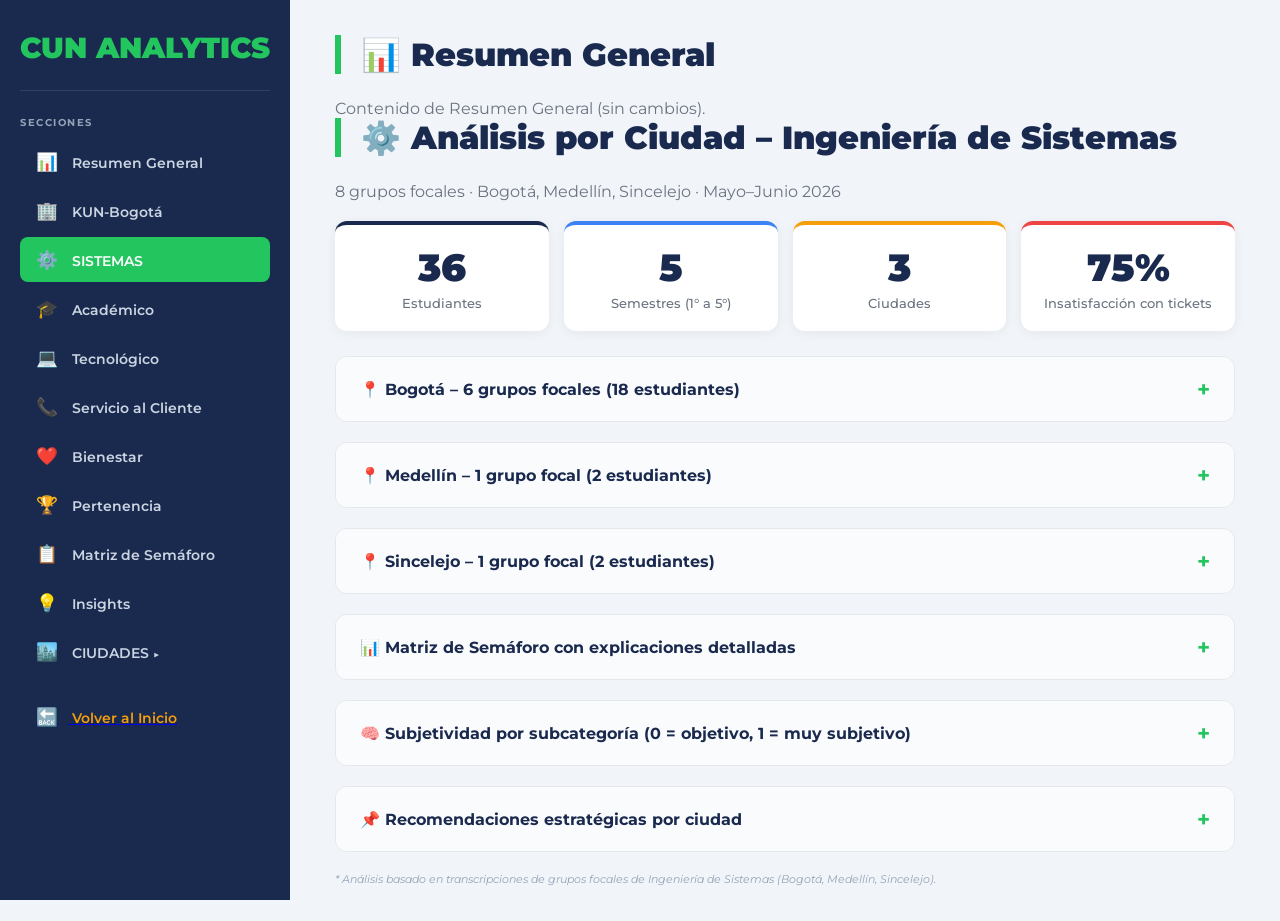
==== commit 61888206: "preparando archivos" ====
--- a/index.html
+++ b/index.html
@@ -3,62 +3,89 @@
 <head>
     <meta charset="UTF-8">
     <meta name="viewport" content="width=device-width, initial-scale=1.0">
-    <title>Auditoría CUN - Administración de Empresas</title>
+    <title>Auditoría CUN - Ingeniería de Sistemas</title>
     <link href="https://fonts.googleapis.com/css2?family=Montserrat:wght@300;400;700;900&display=swap" rel="stylesheet">
     <link rel="stylesheet" href="estilos.css">
+    <style>
+        /* Estilos adicionales para tablas de subcategorías */
+        .subcat-table td {
+            vertical-align: top;
+            padding: 12px 10px;
+        }
+        .subcat-table .cat-label {
+            font-weight: 700;
+            color: #1a2a4f;
+            background: #f0f4fa;
+        }
+        .subcat-table .subcat-label {
+            font-weight: 600;
+            color: #2d3748;
+        }
+        .explanation-long {
+            font-size: 0.85rem;
+            color: #4b5563;
+            line-height: 1.5;
+            display: block;
+            margin-top: 2px;
+        }
+        .polarity-badge {
+            display: inline-block;
+            padding: 2px 10px;
+            border-radius: 12px;
+            font-weight: 700;
+            font-size: 0.8rem;
+        }
+        .polarity-badge.pos { background: #dcfce7; color: #166534; }
+        .polarity-badge.neg { background: #fee2e2; color: #991b1b; }
+        .polarity-badge.mix { background: #fef3c7; color: #92400e; }
+        .subj-badge {
+            display: inline-block;
+            padding: 2px 10px;
+            border-radius: 12px;
+            font-weight: 700;
+            font-size: 0.8rem;
+            background: #e0e7ff;
+            color: #3730a3;
+        }
+        .semaforo-detalle {
+            font-size: 0.85rem;
+            color: #1e293b;
+            line-height: 1.6;
+            display: block;
+            margin-top: 4px;
+            background: #f8fafc;
+            padding: 6px 10px;
+            border-radius: 6px;
+            border-left: 3px solid #94a3b8;
+        }
+        .semaforo-detalle.verde { border-left-color: #10b981; }
+        .semaforo-detalle.amarillo { border-left-color: #f59e0b; }
+        .semaforo-detalle.rojo { border-left-color: #ef4444; }
+        .semaforo-detalle.gris { border-left-color: #9ca3af; }
+    </style>
 </head>
 <body>
 
 <div class="app-container">
 
     <!-- ============================== -->
-    <!-- SIDEBAR POR SECCIONES -->
+    <!-- SIDEBAR -->
     <!-- ============================== -->
     <aside class="sidebar">
         <div class="brand">CUN ANALYTICS</div>
         <nav class="nav-menu">
-
             <div class="nav-label">SECCIONES</div>
-
-            <button class="nav-btn active" onclick="openTab(event, 'resumen')">
-                <span class="icon">📊</span> Resumen General
-            </button>
-
-            <button class="nav-btn" onclick="openTab(event, 'kun')">
-                <span class="icon">🏢</span> KUN-Bogotá
-            </button>
-
-            <button class="nav-btn" onclick="openTab(event, 'academico')">
-                <span class="icon">🎓</span> Académico
-            </button>
-
-            <button class="nav-btn" onclick="openTab(event, 'tecnologico')">
-                <span class="icon">💻</span> Tecnológico
-            </button>
-
-            <button class="nav-btn" onclick="openTab(event, 'servicio')">
-                <span class="icon">📞</span> Servicio al Cliente
-            </button>
-
-            <button class="nav-btn" onclick="openTab(event, 'bienestar')">
-                <span class="icon">❤️</span> Bienestar
-            </button>
-
-            <button class="nav-btn" onclick="openTab(event, 'pertenencia')">
-                <span class="icon">🏆</span> Pertenencia
-            </button>
-
-            <button class="nav-btn" onclick="openTab(event, 'matriz')">
-                <span class="icon">📋</span> Matriz de Semáforo
-            </button>
-
-            <button class="nav-btn" onclick="openTab(event, 'insights')">
-                <span class="icon">💡</span> Insights Estratégicos
-            </button>
-
-            <!-- ============================================================ -->
-            <!-- ===== SUBMENÚ CIUDADES ===== -->
-            <!-- ============================================================ -->
+            <button class="nav-btn" onclick="openTab(event, 'resumen')"><span class="icon">📊</span> Resumen General</button>
+            <button class="nav-btn" onclick="openTab(event, 'kun')"><span class="icon">🏢</span> KUN-Bogotá</button>
+            <!-- ÍTEM SISTEMAS -->
+            <button class="nav-btn active" onclick="openTab(event, 'sistemas')"><span class="icon">⚙️</span> SISTEMAS</button>
+            <button class="nav-btn" onclick="openTab(event, 'academico')"><span class="icon">🎓</span> Académico</button>
+            <button class="nav-btn" onclick="openTab(event, 'tecnologico')"><span class="icon">💻</span> Tecnológico</button>
+            <button class="nav-btn" onclick="openTab(event, 'servicio')"><span class="icon">📞</span> Servicio al Cliente</button>
+            <button class="nav-btn" onclick="openTab(event, 'bienestar')"><span class="icon">❤️</span> Bienestar</button>
+            <button class="nav-btn" onclick="openTab(event, 'pertenencia')"><span class="icon">🏆</span> Pertenencia</button>
+            <button class="nav-btn" onclick="openTab(event, 'matriz')"><span class="icon">📋</span> Matriz de Semáforo</button>
+            <button class="nav-btn" onclick="openTab(event, 'insights')"><span class="icon">💡</span> Insights</button>
             <button class="nav-btn" onclick="toggleSubmenu('submenu-ciudades')">
                 <span class="icon">🏙️</span> CIUDADES <span class="arrow-submenu">▶</span>
             </button>
@@ -76,14 +103,11 @@
                 <a href="ciudades/Villavicencio.html" class="submenu-item">Villavicencio</a>
                 <a href="ciudades/Yopal.html" class="submenu-item">Yopal</a>
             </div>
-            <!-- ===== FIN SUBMENÚ CIUDADES ===== -->
-
             <a href="../../index.html">
-                <button class="nav-btn" id="back-btn" style="margin-top: 20px; color: #f59e0b;">
+                <button class="nav-btn" id="back-btn" style="margin-top:20px; color:#f59e0b;">
                     <span class="icon">🔙</span> Volver al Inicio
                 </button>
             </a>
-
         </nav>
     </aside>
 
@@ -93,1595 +117,366 @@
     <main class="main-content">
 
         <!-- ============================================================ -->
-        <!-- SECCIÓN 1: RESUMEN GENERAL -->
-        <!-- ============================================================ -->
-        <section id="resumen" class="tab-pane active">
+        <!-- SECCIÓN 1: RESUMEN (sin cambios, solo placeholder) -->
+        <!-- ============================================================ -->
+        <section id="resumen" class="tab-pane">
             <h1 class="main-title">📊 Resumen General</h1>
-            <h1 class="main-title">Estudiantes administración de empresas</h1>
-
-            <!-- ESTADÍSTICAS GENERALES -->
-            <div class="stats-grid">
-                <div class="stat-card">
-                    <div class="number">24</div>
-                    <div class="label">Total estudiantes</div>
-                </div>
-                <div class="stat-card">
-                    <div class="number">13</div>
-                    <div class="label">Hombres</div>
-                </div>
-                <div class="stat-card">
-                    <div class="number">11</div>
-                    <div class="label">Mujeres</div>
-                </div>
-                <div class="stat-card" style="border-top-color: #3b82f6;">
-                    <div class="number">17</div>
-                    <div class="label">Virtuales</div>
-                </div>
-                <div class="stat-card" style="border-top-color: #f59e0b;">
-                    <div class="number">7</div>
-                    <div class="label">Presenciales</div>
-                </div>
-            </div>
-
-            <!-- TABLA DE ESTUDIANTES POR CIUDAD -->
-            <div class="table-wrapper">
-                <table class="table-custom">
-                    <thead>
-                        <tr>
-                            <th>Ciudad</th>
-                            <th>Carrera</th>
-                            <th>Semestres</th>
-                            <th>Hombres</th>
-                            <th>Mujeres</th>
-                            <th>Total</th>
-                        </tr>
-                    </thead>
-                    <tbody>
-                        <tr><td>Barranquilla</td><td>Administración de Empresas</td><td>2do</td><td>2</td><td>0</td><td><strong>2</strong></td></tr>
-                        <tr><td>Ibagué</td><td>Administración de Empresas</td><td>2do</td><td>1</td><td>1</td><td><strong>2</strong></td></tr>
-                        <tr><td>Bogotá Presencial</td><td>Administración de Empresas</td><td>4to</td><td>3</td><td>2</td><td><strong>5</strong></td></tr>
-                        <tr><td>Bogotá Virtual</td><td>Administración de Empresas</td><td>2do y 3er</td><td>3</td><td>2</td><td><strong>5</strong></td></tr>
-                        <tr><td>Bucaramanga</td><td>Administración de Empresas</td><td>2do (335)</td><td>0</td><td>1</td><td><strong>1</strong></td></tr>
-                        <tr><td>Cali</td><td>Administración de Empresas</td><td>5to (intermitente)</td><td>1</td><td>0</td><td><strong>1</strong></td></tr>
-                        <tr><td>Cartagena</td><td>Administración de Empresas</td><td>2do</td><td>0</td><td>1</td><td><strong>1</strong></td></tr>
-                        <tr><td>Medellín</td><td>Administración de Empresas</td><td>2do, 3er y 4to</td><td>1</td><td>2</td><td><strong>3</strong></td></tr>
-                        <tr><td>Montería</td><td>Administración de Empresas</td><td>3er</td><td>0</td><td>1</td><td><strong>1</strong></td></tr>
-                        <tr><td>Pereira</td><td>Administración de Empresas</td><td>2do</td><td>1</td><td>0</td><td><strong>1</strong></td></tr>
-                        <tr><td>Villavicencio</td><td>Administración de Empresas</td><td>2do</td><td>1</td><td>1</td><td><strong>2</strong></td></tr>
-                        <tr><td>Yopal</td><td>Administración de Empresas</td><td>2do</td><td>0</td><td>1</td><td><strong>1</strong></td></tr>
-                        <tr class="total-row"><td colspan="3"><strong>TOTAL</strong></td><td><strong>13</strong></td><td><strong>11</strong></td><td><strong>24</strong></td></tr>
-                    </tbody>
-                </table>
-            </div>
-
-            <!-- ============================================================ -->
-            <!-- TABLA DE PREGUNTAS ORIENTADORAS (SIN KUN) -->
-            <!-- ============================================================ -->
-            <div style="margin-top: 40px; padding-top: 20px; border-top: 2px solid #e2e8f0;">
-                <div class="preguntas-section-title">
-                    📋 TABLA DE PREGUNTAS ORIENTADORAS - GRUPOS FOCALES ADMINISTRACIÓN DE EMPRESAS
-                    <span class="badge-count">18 subcategorías</span>
-                </div>
-                <p style="color: #6b7280; font-size: 0.85rem; margin-bottom: 15px;">
-                    Preguntas reales utilizadas en los grupos focales con estudiantes de Administración de Empresas.
-                </p>
-
-                <div class="table-responsive">
-                    <table class="preguntas-table">
-                        <thead>
-                            <tr>
-                                <th style="width: 18%;">Categoría</th>
-                                <th style="width: 22%;">Subcategoría</th>
-                                <th style="width: 30%;">Pregunta Orientadora 1</th>
-                                <th style="width: 30%;">Pregunta Orientadora 2</th>
-                            </tr>
-                        </thead>
-                        <tbody>
-                            <!-- ACADÉMICO -->
-                            <tr>
-                                <td class="cat-cell" rowspan="5">ACADÉMICO</td>
-                                <td class="subcat-cell" rowspan="3">Calidad del Pensum y Contenidos</td>
-                                <td class="preg-cell">¿Qué opinas de la metodología que se usa?</td>
-                                <td class="preg-cell">¿Los contenidos son útiles y aplicables al medio laboral?</td>
-                            </tr>
-                            <tr>
-                                <td class="preg-cell">¿La organización por semanas en la plataforma es clara?</td>
-                                <td class="preg-cell">¿El material en plataforma es suficiente para aprender?</td>
-                            </tr>
-                            <tr>
-                                <td class="preg-cell">¿Los contenidos son interactivos?</td>
-                                <td class="preg-cell">¿Los contenidos están actualizados?</td>
-                            </tr>
-                            <tr>
-                                <td class="subcat-cell">Docencia y Metodología</td>
-                                <td class="preg-cell">¿Cómo calificarías la calidad de los docentes?</td>
-                                <td class="preg-cell">¿Los docentes explican bien y son accesibles?</td>
-                            </tr>
-                            <tr>
-                                <td class="subcat-cell">Prácticas Profesionales</td>
-                                <td class="preg-cell">¿Cómo están las prácticas profesionales?</td>
-                                <td class="preg-cell">¿La universidad te ha apoyado para conseguir prácticas?</td>
-                            </tr>
-
-                            <!-- TECNOLÓGICO -->
-                            <tr>
-                                <td class="cat-cell" rowspan="4">TECNOLÓGICO</td>
-                                <td class="subcat-cell" rowspan="2">Plataforma CDigital</td>
-                                <td class="preg-cell">¿Qué opinas de la plataforma CDigital?</td>
-                                <td class="preg-cell">¿Es estable y fácil de usar?</td>
-                            </tr>
-                            <tr>
-                                <td class="preg-cell">¿La plataforma avisa cuando se va a cerrar un trabajo?</td>
-                                <td class="preg-cell">¿Los mantenimientos se anuncian con anticipación?</td>
-                            </tr>
-                            <tr>
-                                <td class="subcat-cell">Plataforma SINU</td>
-                                <td class="preg-cell">¿Qué opinas de la plataforma SINU?</td>
-                                <td class="preg-cell">¿La has utilizado para trámites?</td>
-                            </tr>
-                            <tr>
-                                <td class="subcat-cell">CUN Experience / CUN 360</td>
-                                <td class="preg-cell">¿Conoces CUN Experience o CUN 360?</td>
-                                <td class="preg-cell">¿Qué funcionalidad le ves?</td>
-                            </tr>
-
-                            <!-- SERVICIO AL CLIENTE -->
-                            <tr>
-                                <td class="cat-cell" rowspan="1">SERVICIO AL CLIENTE</td>
-                                <td class="subcat-cell">CamiTicket</td>
-                                <td class="preg-cell">¿Has utilizado CamiTicket para resolver algún problema?</td>
-                                <td class="preg-cell">¿Cómo fue tu experiencia con CamiTicket?</td>
-                            </tr>
-
-                            <!-- BIENESTAR -->
-                            <tr>
-                                <td class="cat-cell" rowspan="2">BIENESTAR</td>
-                                <td class="subcat-cell">Beneficios y Becas</td>
-                                <td class="preg-cell">¿Conoces los beneficios que ofrece Bienestar Universitario?</td>
-                                <td class="preg-cell">¿Has utilizado algún servicio de bienestar?</td>
-                            </tr>
-                            <tr>
-                                <td class="subcat-cell">Actividades de Bienestar</td>
-                                <td class="preg-cell">¿Has participado en actividades de bienestar?</td>
-                                <td class="preg-cell">¿Qué actividades conoces?</td>
-                            </tr>
-
-                            <!-- PERTENENCIA -->
-                            <tr>
-                                <td class="cat-cell" rowspan="2">PERTENENCIA</td>
-                                <td class="subcat-cell">Orgullo y Significado</td>
-                                <td class="preg-cell">¿Qué significa la CUN en tu vida?</td>
-                                <td class="preg-cell">¿Qué palabra usarías para describir la CUN?</td>
-                            </tr>
-                            <tr>
-                                <td class="subcat-cell">Recomendación</td>
-                                <td class="preg-cell">¿Recomendarías la CUN a un amigo o familiar?</td>
-                                <td class="preg-cell">¿Qué es lo que más valoras de la CUN?</td>
-                            </tr>
-                        </tbody>
-                    </table>
-                </div>
-                <p style="color: #94a3b8; font-size: 0.7rem; margin-top: 8px; font-style: italic;">
-                    * Preguntas extraídas de las transcripciones de los grupos focales de Administración de Empresas.
-                </p>
-            </div>
-
+            <p style="color:#6b7280;">Contenido de Resumen General (sin cambios).</p>
         </section>
 
         <!-- ============================================================ -->
-        <!-- SECCIÓN KUN-BOGOTÁ -->
+        <!-- SECCIÓN KUN (sin cambios, solo placeholder) -->
         <!-- ============================================================ -->
         <section id="kun" class="tab-pane">
             <h1 class="main-title">🏢 KUN-Bogotá</h1>
+            <p style="color:#6b7280;">Contenido de KUN (sin cambios).</p>
+        </section>
+
+        <!-- ============================================================ -->
+        <!-- SECCIÓN SISTEMAS (ANÁLISIS CON SUBCATEGORÍAS Y EXPLICACIONES LARGAS) -->
+        <!-- ============================================================ -->
+        <section id="sistemas" class="tab-pane active">
+            <h1 class="main-title">⚙️ Análisis por Ciudad – Ingeniería de Sistemas</h1>
             <p style="color: #6b7280; margin-bottom: 20px;">
-                Análisis del conocimiento y percepción de KUN CoWork en Bogotá.
+                8 grupos focales · Bogotá, Medellín, Sincelejo · Mayo–Junio 2026
             </p>
 
-            <!-- ===== DESCRIPCIÓN ===== -->
-            <div style="margin-bottom: 25px; padding: 15px 20px; background: #f0f4fa; border-radius: 8px; border-left: 5px solid #1a2a4f;">
-                <p style="margin: 0; color: #1a2a4f; font-size: 0.95rem;">
-                    <strong>Resumen de la perspectiva</strong> sobre el espacio de co-working <strong>KUN CoWork</strong> en los grupos focales de Bogotá.
-                </p>
-            </div>
-
-            <!-- ===== EMBUDO DE KUN CoWork ===== -->
-            <section id="sofi">
-                <h1 class="titulo-sofi">📊 Embudo de conocimiento de KUN CoWork</h1>
-                <table class="tabla-sofi">
-                    <thead>
-                        <tr>
-                            <th style="width: 40%;">EMBUDO</th>
-                            <th style="text-align: center; width: 15%;">TOTAL</th>
-                            <th style="text-align: center; width: 15%;">GRUPOS FOCALES</th>
-                            <th style="text-align: center; width: 15%;">POR LLAMADA</th>
-                            <th style="text-align: center; width: 15%;">%</th>
-                        </tr>
-                    </thead>
-                    <tbody>
-                        <tr class="fila-1">
-                            <td><span class="icono">👥</span> <strong>Total de estudiantes contactados</strong><span class="detalle">Estudiantes de Administración de Empresas en Bogotá</span></td>
-                            <td class="num">109</td><td class="num">11</td><td class="num">98</td><td class="pct">100%</td>
-                        </tr>
-                        <tr class="fila-2">
-                            <td><span class="icono">❌</span> <strong>No conocen KUN CoWork</strong><span class="detalle">Nunca han escuchado hablar del espacio</span></td>
-                            <td class="num">81</td><td class="num">8</td><td class="num">73</td><td class="pct">74.3%</td>
-                        </tr>
-                        <tr class="fila-3">
-                            <td><span class="icono">✅</span> <strong>Sí conocen KUN CoWork</strong><span class="detalle">Han escuchado o visto información del espacio</span></td>
-                            <td class="num">28</td><td class="num">3</td><td class="num">25</td><td class="pct">25.7%</td>
-                        </tr>
-                        <tr class="fila-4">
-                            <td><span class="icono">🏠</span> <strong>Han visitado KUN CoWork</strong><span class="detalle">Han ido al menos una vez al espacio (grupos focales)</span></td>
-                            <td class="num">2</td><td class="num">2</td><td class="num">0</td><td class="pct">7.1%</td>
-                        </tr>
-                        <tr class="fila-5">
-                            <td><span class="icono">⭐</span> <strong>Lo recomendarían</strong><span class="detalle">De los que lo visitaron, todos lo recomiendan</span></td>
-                            <td class="num">2</td><td class="num">2</td><td class="num">0</td><td class="pct">100%</td>
-                        </tr>
-                    </tbody>
-                </table>
-                <div class="nota-sofi">📌 2 estudiantes de grupos focales de Ingeniería de Sistemas visitaron KUN CoWork (sede Bosa)</div>
-                <div class="fuente-sofi">Fuente: Grupos focales Bogotá - Ingeniería de Sistemas (Presencial)</div>
-            </section>
-
-            <!-- ===== PREGUNTAS DE KUN ===== -->
-            <div style="margin-top: 30px; padding-top: 20px; border-top: 2px solid #e2e8f0;">
-                <div class="preguntas-section-title" style="font-size: 1rem; border-bottom-color: #8b5cf6;">
-                    📋 PREGUNTAS ORIENTADORAS - KUN CoWork
-                    <span class="badge-count" style="background: #8b5cf6;">4 subcategorías</span>
-                </div>
-                <p style="color: #6b7280; font-size: 0.85rem; margin-bottom: 15px;">
-                    Preguntas específicas sobre KUN CoWork utilizadas en los grupos focales de Bogotá.
-                </p>
-                <div class="table-responsive">
-                    <table class="kun-preguntas-table">
-                        <thead>
-                            <tr><th style="width:18%;">Categoría</th><th style="width:22%;">Subcategoría</th><th style="width:30%;">Pregunta Orientadora 1</th><th style="width:30%;">Pregunta Orientadora 2</th></tr>
-                        </thead>
-                        <tbody>
-                            <tr>
-                                <td class="cat-cell" rowspan="4">Grupos focales</td>
-                                <td class="subcat-cell" rowspan="2">Conocimiento</td>
-                                <td class="preg-cell">¿Conocen KUN?</td>
-                                <td class="preg-cell">¿Qué saben de él?</td>
-                            </tr>
-                            <tr>
-                                <td class="preg-cell">Si no lo conocen, ¿por qué creen que no han escuchado de él?</td>
-                                <td class="preg-cell">—</td>
-                            </tr>
-                            <tr>
-                                <td class="subcat-cell">Uso y Visita</td>
-                                <td class="preg-cell">¿Han ido o lo han visitado?</td>
-                                <td class="preg-cell">¿Qué les pareció?</td>
-                            </tr>
-                            <tr>
-                                <td class="subcat-cell">Percepción</td>
-                                <td class="preg-cell">¿Iría a KUN?</td>
-                                <td class="preg-cell">¿Les parece interesante la idea de un espacio de coworking?</td>
-                            </tr>
-                        </tbody>
-                    </table>
-                </div>
-
-                <div style="margin-top: 30px; padding-top: 20px; border-top: 2px solid #e2e8f0;">
-                    <div class="preguntas-section-title" style="font-size: 1rem; border-bottom-color: #8b5cf6;">
-                        📋 PREGUNTAS ORIENTADORAS - KUN CoWork
-                        <span class="badge-count" style="background: #8b5cf6;">2 preguntas</span>
-                    </div>
-                    <p style="color: #6b7280; font-size: 0.85rem; margin-bottom: 15px;">
-                        Preguntas específicas sobre KUN CoWork utilizadas en las llamadas de Bogotá.
-                    </p>
-                    <div class="table-responsive">
-                        <table class="kun-preguntas-table">
+            <!-- Resumen ejecutivo -->
+            <div style="display:grid; grid-template-columns: repeat(4,1fr); gap:15px; margin-bottom:25px;">
+                <div class="stat-card" style="border-top-color:#1a2a4f;"><div class="number">36</div><div class="label">Estudiantes</div></div>
+                <div class="stat-card" style="border-top-color:#3b82f6;"><div class="number">5</div><div class="label">Semestres (1° a 5°)</div></div>
+                <div class="stat-card" style="border-top-color:#f59e0b;"><div class="number">3</div><div class="label">Ciudades</div></div>
+                <div class="stat-card" style="border-top-color:#ef4444;"><div class="number">75%</div><div class="label">Insatisfacción con tickets</div></div>
+            </div>
+
+            <!-- ============================== -->
+            <!-- 1. BOGOTÁ (con subcategorías) -->
+            <!-- ============================== -->
+            <div class="accordion-container">
+                <button class="accordion-header" onclick="toggleAccordion('sis_bogota_sub')">
+                    <span>📍 Bogotá – 6 grupos focales (18 estudiantes)</span>
+                    <span class="arrow">+</span>
+                </button>
+                <div id="sis_bogota_sub" class="accordion-content">
+                    <div class="table-wrapper">
+                        <table class="subcat-table table-custom">
                             <thead>
-                                <tr><th style="width:18%;">Categoría</th><th style="width:22%;">Subcategoría</th><th style="width:30%;">Pregunta Orientadora 1</th><th style="width:30%;">Pregunta Orientadora 2</th></tr>
+                                <tr>
+                                    <th style="width:18%;">Categoría</th>
+                                    <th style="width:22%;">Subcategoría</th>
+                                    <th style="width:20%;">Polaridad (+ / -)</th>
+                                    <th style="width:15%;">Subjetividad</th>
+                                    <th style="width:25%;">Análisis detallado</th>
+                                </tr>
                             </thead>
                             <tbody>
-                                <tr>
-                                    <td class="cat-cell" rowspan="1">Llamadas</td>
-                                    <td class="subcat-cell">KUN CoWork</td>
-                                    <td class="preg-cell">¿Conocen KUN?</td>
-                                    <td class="preg-cell">¿Iría a KUN?</td>
+                                <!-- ACADÉMICO -->
+                                <tr>
+                                    <td class="cat-label" rowspan="2">Académico</td>
+                                    <td class="subcat-label">Docentes y metodología</td>
+                                    <td><span class="polarity-badge neg">38%+ / 62%-</span></td>
+                                    <td><span class="subj-badge">0.82</span></td>
+                                    <td>La mayoría de los docentes carecen de vocación pedagógica; se limitan a leer diapositivas sin profundizar. Hay una rotación constante de profesores sin previo aviso, lo que genera desorden en el aprendizaje. Sin embargo, existen excepciones como el profesor Ángel Villamil, que es muy valorado.</td>
+                                </tr>
+                                <tr>
+                                    <td class="subcat-label">Contenidos y pensum</td>
+                                    <td><span class="polarity-badge mix">55%+ / 45%-</span></td>
+                                    <td><span class="subj-badge">0.60</span></td>
+                                    <td>El pensum está actualizado y es relevante, pero la profundidad de los contenidos en la plataforma es superficial. Hay un grave problema de empalme entre semestres: los estudiantes pasan de lógica (PCIN) a programación avanzada sin conocer los fundamentos básicos del nuevo lenguaje.</td>
+                                </tr>
+                                <!-- TECNOLÓGICO -->
+                                <tr>
+                                    <td class="cat-label" rowspan="2">Tecnológico</td>
+                                    <td class="subcat-label">CDigital</td>
+                                    <td><span class="polarity-badge pos">85%+ / 15%-</span></td>
+                                    <td><span class="subj-badge">0.30</span></td>
+                                    <td>Plataforma estable, intuitiva y disponible 24/7. Los estudiantes la usan sin problema para cargar trabajos y ver calificaciones. El único pero es que los contenidos subidos por los docentes suelen ser básicos y no profundizan, y en épocas de parciales se presentan colapsos puntuales.</td>
+                                </tr>
+                                <tr>
+                                    <td class="subcat-label">SINU</td>
+                                    <td><span class="polarity-badge neg">20%+ / 80%-</span></td>
+                                    <td><span class="subj-badge">0.45</span></td>
+                                    <td>Plataforma obsoleta, poco amigable y con errores recurrentes. Los estudiantes reportan que los pagos aparecen como "rechazados" a pesar de estar confirmados, lo que genera desconfianza. Muchos prefieren no usarla y recurrir a asesores directamente.</td>
+                                </tr>
+                                <!-- SERVICIO -->
+                                <tr>
+                                    <td class="cat-label" rowspan="2">Servicio al Cliente</td>
+                                    <td class="subcat-label">Tiempos de respuesta (CamiTicket)</td>
+                                    <td><span class="polarity-badge neg">10%+ / 90%-</span></td>
+                                    <td><span class="subj-badge">0.92</span></td>
+                                    <td>El tiempo promedio de respuesta es de 15 días, lo cual es inaceptable para trámites urgentes como pagos o certificados. Casos documentados de estudiantes que perdieron semestres enteros por falta de respuesta en temas financieros. La duplicidad de tickets (envías dos y te anulan el segundo) empeora la situación.</td>
+                                </tr>
+                                <tr>
+                                    <td class="subcat-label">Calidad de respuesta</td>
+                                    <td><span class="polarity-badge neg">15%+ / 85%-</span></td>
+                                    <td><span class="subj-badge">0.88</span></td>
+                                    <td>Las respuestas son genéricas, automatizadas y no solucionan el problema de fondo. Un estudiante pagó tres certificados diferentes y envió 10 tickets sin recibir nunca una solución, perdiendo una beca laboral por este motivo. La sensación es que no leen los tickets con atención.</td>
+                                </tr>
+                                <!-- INFRAESTRUCTURA -->
+                                <tr>
+                                    <td class="cat-label" rowspan="2">Infraestructura</td>
+                                    <td class="subcat-label">Sedes y espacios</td>
+                                    <td><span class="polarity-badge pos">70%+ / 30%-</span></td>
+                                    <td><span class="subj-badge">0.35</span></td>
+                                    <td>Las sedes del centro (G, J, D, A) son modernas, con terrazas, áreas de descanso y buenos computadores. Los estudiantes valoran los espacios de esparcimiento como mesas de ping pong y zonas verdes. El problema es el cierre de sedes periféricas (Suba, Restrepo, Fontibón) que se manejó con pésima comunicación, generando incertidumbre.</td>
+                                </tr>
+                                <tr>
+                                    <td class="subcat-label">Laboratorios especializados</td>
+                                    <td><span class="polarity-badge neg">30%+ / 70%-</span></td>
+                                    <td><span class="subj-badge">0.40</span></td>
+                                    <td>No existen laboratorios de redes, cableado estructurado o electrónica. Los estudiantes de ingeniería de sistemas no pueden hacer prácticas reales con switches, routers o cableado, lo que los deja en desventaja frente a egresados de otras universidades que sí cuentan con estos espacios. Los profesores tienen que improvisar con equipos viejos traídos de sus casas.</td>
+                                </tr>
+                                <!-- BIENESTAR -->
+                                <tr>
+                                    <td class="cat-label" rowspan="1">Bienestar</td>
+                                    <td class="subcat-label">Conocimiento y uso de beneficios</td>
+                                    <td><span class="polarity-badge mix">45%+ / 55%-</span></td>
+                                    <td><span class="subj-badge">0.72</span></td>
+                                    <td>El único beneficio conocido y utilizado es "Se te Ayuda" (crédito sin intereses). Los demás beneficios (óptica, veterinaria, grupos deportivos, salud mental) son prácticamente desconocidos. Kun con K tiene solo un 25.7% de reconocimiento, y de ese porcentaje, menos del 10% lo ha visitado. No hay una difusión activa de estos servicios.</td>
                                 </tr>
                             </tbody>
                         </table>
                     </div>
-                    <p style="color: #94a3b8; font-size: 0.7rem; margin-top: 8px; font-style: italic;">
-                        * Preguntas extraídas de las transcripciones de las llamadas de Bogotá.
-                    </p>
+                    <!-- Verbatines -->
+                    <div class="verbatim-container" style="margin-top:15px;">
+                        <div class="verbatim">"Muchos docentes son ingenieros con conocimiento, pero no tienen vocación de enseñar" – Andrés Muñoz</div>
+                        <div class="verbatim">"Pagué tres certificados diferentes, mandé 10 tickets, nunca me dieron solución" – César Casas</div>
+                        <div class="verbatim">"No hay laboratorios de redes, solo computadores. Como ingenieros necesitamos infraestructura real" – Daniel Cañón</div>
+                    </div>
                 </div>
-                <p style="color: #94a3b8; font-size: 0.7rem; margin-top: 8px; font-style: italic;">
-                    * Preguntas extraídas de las transcripciones de los grupos focales de Bogotá.
-                </p>
-            </div>
-
-            <!-- ===== ANÁLISIS ESTRATÉGICO ===== -->
-            <h4 style="color: #1a2a4f; margin: 30px 0 15px 0; font-size: 1.1rem;">🔍 Análisis de la situación actual</h4>
-
-            <div style="background: #fef2f2; padding: 20px; border-radius: 10px; margin-bottom: 15px; border-left: 5px solid #ef4444;">
-                <div style="display: flex; align-items: center; gap: 10px; margin-bottom: 10px;">
-                    <span style="font-size: 1.8rem;">🔴</span>
-                    <h5 style="margin: 0; color: #1a2a4f; font-size: 1rem;">1. El problema central: desconocimiento masivo</h5>
-                </div>
-                <p style="margin: 0 0 10px 0; color: #4b5563; font-size: 0.9rem; line-height: 1.6;">
-                    El <strong>74.3%</strong> de los estudiantes contactados <strong>nunca ha escuchado hablar de KUN CoWork</strong>.
-                    No es un problema de rechazo al espacio, sino de <strong>falta total de exposición</strong>.
-                </p>
-                <p style="margin: 0; color: #991b1b; font-size: 0.85rem; font-weight: 600;">
-                    ⚠️ Impacto: Un espacio diseñado para mejorar la experiencia universitaria está siendo desaprovechado.
-                </p>
-            </div>
-
-            <div style="background: #f0fdf4; padding: 20px; border-radius: 10px; margin-bottom: 15px; border-left: 5px solid #10b981;">
-                <div style="display: flex; align-items: center; gap: 10px; margin-bottom: 10px;">
-                    <span style="font-size: 1.8rem;">🟢</span>
-                    <h5 style="margin: 0; color: #1a2a4f; font-size: 1rem;">2. La oportunidad: percepción positiva al conocerlo</h5>
-                </div>
-                <p style="margin: 0 0 10px 0; color: #4b5563; font-size: 0.9rem; line-height: 1.6;">
-                    Cuando se les explica el concepto, <strong>no hay rechazo</strong>. Los estudiantes identifican valor en KUN CoWork.
-                </p>
-                <p style="margin: 10px 0 0 0; color: #065f46; font-size: 0.85rem; font-weight: 600;">
-                    ✅ Conclusión: El producto no es el problema. <strong>La adopción es el problema.</strong>
-                </p>
-            </div>
-
-            <div style="background: #fffbeb; padding: 20px; border-radius: 10px; margin-bottom: 15px; border-left: 5px solid #f59e0b;">
-                <div style="display: flex; align-items: center; gap: 10px; margin-bottom: 10px;">
-                    <span style="font-size: 1.8rem;">🟡</span>
-                    <h5 style="margin: 0; color: #1a2a4f; font-size: 1rem;">3. KUN CoWork responde a necesidades reales</h5>
-                </div>
-                <div style="display: grid; grid-template-columns: 1fr 1fr; gap: 8px; font-size: 0.85rem;">
-                    <div style="background: white; padding: 8px 12px; border-radius: 6px; box-shadow: 0 1px 4px rgba(0,0,0,0.04);">
-                        <strong style="color: #1a2a4f;">Tiempos muertos</strong>
-                        <span style="color: #6b7280; display: block; font-size: 0.75rem;">Espacios disponibles todo el día</span>
-                    </div>
-                    <div style="background: white; padding: 8px 12px; border-radius: 6px; box-shadow: 0 1px 4px rgba(0,0,0,0.04);">
-                        <strong style="color: #1a2a4f;">Zonas de descanso</strong>
-                        <span style="color: #6b7280; display: block; font-size: 0.75rem;">Áreas para relajarse entre clases</span>
-                    </div>
-                    <div style="background: white; padding: 8px 12px; border-radius: 6px; box-shadow: 0 1px 4px rgba(0,0,0,0.04);">
-                        <strong style="color: #1a2a4f;">Actividades recreativas</strong>
-                        <span style="color: #6b7280; display: block; font-size: 0.75rem;">Juegos de mesa, videojuegos, bolos</span>
-                    </div>
-                    <div style="background: white; padding: 8px 12px; border-radius: 6px; box-shadow: 0 1px 4px rgba(0,0,0,0.04);">
-                        <strong style="color: #1a2a4f;">Trabajo colaborativo</strong>
-                        <span style="color: #6b7280; display: block; font-size: 0.75rem;">Espacios grupales para proyectos</span>
-                    </div>
-                </div>
-                <p style="margin: 10px 0 0 0; color: #92400e; font-size: 0.85rem; font-weight: 600;">
-                    💡 Insight: No están diciendo "no quiero". Están diciendo <strong>"no sabía que existía"</strong>.
-                </p>
-            </div>
-
-            <div style="background: #f5f3ff; padding: 20px; border-radius: 10px; margin-bottom: 15px; border-left: 5px solid #8b5cf6;">
-                <div style="display: flex; align-items: center; gap: 10px; margin-bottom: 10px;">
-                    <span style="font-size: 1.8rem;">🟣</span>
-                    <h5 style="margin: 0; color: #1a2a4f; font-size: 1rem;">4. Desconexión con los cambios institucionales</h5>
-                </div>
-                <p style="margin: 0; color: #4b5563; font-size: 0.9rem; line-height: 1.6;">
-                    Los estudiantes ven con preocupación el cierre de sedes, pero no tienen claro que así mismo se están incluyendo otros espacios.
-                </p>
-            </div>
-
-            <!-- ===== INSIGHT ESTRATÉGICO ===== -->
-            <div style="margin-top: 25px; padding: 18px 22px; background: #fef3c7; border-radius: 10px; border: 2px solid #f59e0b;">
-                <div style="display: flex; align-items: center; gap: 10px; margin-bottom: 8px;">
-                    <span style="font-size: 1.5rem;">🔍</span>
-                    <h5 style="margin: 0; color: #92400e; font-size: 1rem;">Insight estratégico</h5>
-                </div>
-                <p style="margin: 0; color: #78350f; font-size: 0.9rem; line-height: 1.6;">
-                    El reto principal de KUN CoWork <strong>no es el producto, sino su adopción</strong>.
-                    Los estudiantes valoran espacios para estudiar, descansar y socializar, pero <strong>no saben que la institución ya está desarrollando una solución</strong>.
-                </p>
-            </div>
-
-            <!-- ===== HALLAZGO PARA DIRECTIVOS ===== -->
-            <div style="margin-top: 15px; padding: 18px 22px; background: #ede9fe; border-radius: 10px; border: 2px solid #8b5cf6;">
-                <div style="display: flex; align-items: center; gap: 10px; margin-bottom: 8px;">
-                    <span style="font-size: 1.5rem;">🎯</span>
-                    <h5 style="margin: 0; color: #5b21b6; font-size: 1rem;">Hallazgo para directivos</h5>
-                </div>
-                <p style="margin: 0; color: #1e1b4b; font-size: 0.9rem; line-height: 1.6;">
-                    KUN CoWork tiene un <strong>bajo nivel de reconocimiento</strong> (solo el 25.7% lo conoce), a pesar de responder a necesidades reales.
-                    El desafío principal <strong>no es la aceptación del concepto, sino su comunicación y posicionamiento</strong>.
-                </p>
-            </div>
-
-            <!-- ===== PLAN DE ACCIÓN ===== -->
-            <div style="margin-top: 15px; padding: 18px 22px; background: #f0fdf4; border-radius: 10px; border: 2px solid #10b981;">
-                <div style="display: flex; align-items: center; gap: 10px; margin-bottom: 8px;">
-                    <span style="font-size: 1.5rem;">📋</span>
-                    <h5 style="margin: 0; color: #065f46; font-size: 1rem;">Plan de acción sugerido</h5>
-                </div>
-                <div class="table-wrapper">
-                    <table class="table-custom" style="font-size: 0.85rem;">
-                        <thead>
-                            <tr>
-                                <th style="width: 40%;">Acción</th>
-                                <th style="width: 30%;">Plazo</th>
-                                <th style="width: 30%;">Responsable</th>
-                            </tr>
-                        </thead>
-                        <tbody>
-                            <tr>
-                                <td>Campaña de lanzamiento "Descubre KUN CoWork"</td>
-                                <td><span style="color: #ef4444; font-weight: 700;">Inmediato</span></td>
-                                <td>Comunicaciones</td>
-                            </tr>
-                            <tr>
-                                <td>Tours guiados para estudiantes nuevos y antiguos</td>
-                                <td><span style="color: #f59e0b; font-weight: 700;">1 mes</span></td>
-                                <td>Bienestar</td>
-                            </tr>
-                            <tr>
-                                <td>Integración de KUN CoWork en inducción de nuevos estudiantes</td>
-                                <td><span style="color: #3b82f6; font-weight: 700;">Próximo semestre</span></td>
-                                <td>Dirección de Programa</td>
-                            </tr>
-                            <tr>
-                                <td>Difusión mensual en correos y CUN 360</td>
-                                <td><span style="color: #10b981; font-weight: 700;">Continuo</span></td>
-                                <td>Comunicaciones</td>
-                            </tr>
-                        </tbody>
-                    </table>
-                </div>
-            </div>
-
-        </section>
-
-        <!-- ============================================================ -->
-        <!-- SECCIÓN 3: ACADÉMICO -->
-        <!-- ============================================================ -->
-        <section id="academico" class="tab-pane">
-            <h1 class="main-title">🎓 Académico</h1>
-            <p style="color: #6b7280; margin-bottom: 20px;">Análisis de la calidad del pensum, docencia y prácticas profesionales por ciudad.</p>
-
-            <!-- Acordeón Barranquilla -->
+            </div>
+
+            <!-- ============================== -->
+            <!-- 2. MEDELLÍN (con subcategorías) -->
+            <!-- ============================== -->
             <div class="accordion-container">
-                <button class="accordion-header" onclick="toggleAccordion('acad_barranquilla')">
-                    <span>Barranquilla</span>
+                <button class="accordion-header" onclick="toggleAccordion('sis_medellin_sub')">
+                    <span>📍 Medellín – 1 grupo focal (2 estudiantes)</span>
                     <span class="arrow">+</span>
                 </button>
-                <div id="acad_barranquilla" class="accordion-content">
-                    <p><span class="badge-pos">Positiva</span> Contenidos útiles y prácticos. Docentes explican bien.</p>
-                    <div class="verbatim-container">
-                        <div class="verbatim">"La metodología que se usa está bien, el aprendizaje como tal ha sido excelente." – Participante</div>
-                    </div>
-                </div>
-            </div>
-
-            <!-- Acordeón Ibagué -->
-            <div class="accordion-container">
-                <button class="accordion-header" onclick="toggleAccordion('acad_ibague')">
-                    <span>Ibagué</span>
-                    <span class="arrow">+</span>
-                </button>
-                <div id="acad_ibague" class="accordion-content">
-                    <p><span class="badge-pos">Positiva</span> Docentes pacientes y claros. Sistema 335 valorado.</p>
-                    <div class="verbatim-container">
-                        <div class="verbatim">"Los profesores son muy buenos, explican de la mejor manera." – Participante</div>
-                    </div>
-                </div>
-            </div>
-
-            <!-- Acordeón Bogotá Presencial -->
-            <div class="accordion-container">
-                <button class="accordion-header" onclick="toggleAccordion('acad_bogotap')">
-                    <span>Bogotá Presencial</span>
-                    <span class="arrow">+</span>
-                </button>
-                <div id="acad_bogotap" class="accordion-content">
-                    <p><span class="badge-pos">Positiva</span> Grupos pequeños, contenidos prácticos y con ejemplos reales.</p>
-                    <div class="verbatim-container">
-                        <div class="verbatim">"El pensum es muy completo y actualizado." – Participante</div>
-                    </div>
-                </div>
-            </div>
-
-            <!-- Acordeón Bogotá Virtual -->
-            <div class="accordion-container">
-                <button class="accordion-header" onclick="toggleAccordion('acad_bogotav')">
-                    <span>Bogotá Virtual</span>
-                    <span class="arrow">+</span>
-                </button>
-                <div id="acad_bogotav" class="accordion-content">
-                    <p><span class="badge-critico">Crítica</span> Caso grave de maltrato pedagógico (profesor denunciado).</p>
-                    <div class="verbatim-container">
-                        <div class="verbatim">"El profesor nunca se dedicó a que uno aprendiera, sino a que uno se tirara la materia." – Participante</div>
-                    </div>
-                </div>
-            </div>
-
-            <!-- Acordeón Bucaramanga -->
-            <div class="accordion-container">
-                <button class="accordion-header" onclick="toggleAccordion('acad_bucaramanga')">
-                    <span>Bucaramanga</span>
-                    <span class="arrow">+</span>
-                </button>
-                <div id="acad_bucaramanga" class="accordion-content">
-                    <p><span class="badge-warn">Mixta</span> Material bueno, pero algunos docentes débiles en Excel e IA.</p>
-                    <div class="verbatim-container">
-                        <div class="verbatim">"Encuentro debilidades en Excel e IA, sacan soluciones poco prácticas." – Participante</div>
-                    </div>
-                </div>
-            </div>
-
-            <!-- Acordeón Cali -->
-            <div class="accordion-container">
-                <button class="accordion-header" onclick="toggleAccordion('acad_cali')">
-                    <span>Cali</span>
-                    <span class="arrow">+</span>
-                </button>
-                <div id="acad_cali" class="accordion-content">
-                    <p><span class="badge-pos">Positiva</span> Contenidos actualizados. Docentes amigables.</p>
-                    <div class="verbatim-container">
-                        <div class="verbatim">"La universidad me ha aportado herramientas útiles para mi trabajo." – Participante</div>
-                    </div>
-                </div>
-            </div>
-
-            <!-- Acordeón Cartagena -->
-            <div class="accordion-container">
-                <button class="accordion-header" onclick="toggleAccordion('acad_cartagena')">
-                    <span>Cartagena</span>
-                    <span class="arrow">+</span>
-                </button>
-                <div id="acad_cartagena" class="accordion-content">
-                    <p><span class="badge-critico">Crítica</span> Caso grave de maltrato pedagógico (profesor denunciado).</p>
-                    <div class="verbatim-container">
-                        <div class="verbatim">"Siento que no se dedicó a que uno aprendiera, sino a que uno se cayera en la clase." – Participante</div>
-                    </div>
-                </div>
-            </div>
-
-            <!-- Acordeón Medellín -->
-            <div class="accordion-container">
-                <button class="accordion-header" onclick="toggleAccordion('acad_medellin')">
-                    <span>Medellín</span>
-                    <span class="arrow">+</span>
-                </button>
-                <div id="acad_medellin" class="accordion-content">
-                    <p><span class="badge-pos">Positiva</span> Docentes flexibles, contenidos aplicables. Un estudiante fue ascendido.</p>
-                    <div class="verbatim-container">
-                        <div class="verbatim">"Me ascendieron a auxiliar administrativo aplicando lo estudiado." – Participante</div>
-                    </div>
-                </div>
-            </div>
-
-            <!-- Acordeón Montería -->
-            <div class="accordion-container">
-                <button class="accordion-header" onclick="toggleAccordion('acad_monteria')">
-                    <span>Montería</span>
-                    <span class="arrow">+</span>
-                </button>
-                <div id="acad_monteria" class="accordion-content">
-                    <p><span class="badge-warn">Mixta</span> Algunos docentes dinámicos, otros muy metódicos.</p>
-                    <div class="verbatim-container">
-                        <div class="verbatim">"Hay profesores muy metódicos, cerrados, esto es lo que toca y ya." – Participante</div>
-                    </div>
-                </div>
-            </div>
-
-            <!-- Acordeón Pereira -->
-            <div class="accordion-container">
-                <button class="accordion-header" onclick="toggleAccordion('acad_pereira')">
-                    <span>Pereira</span>
-                    <span class="arrow">+</span>
-                </button>
-                <div id="acad_pereira" class="accordion-content">
-                    <p><span class="badge-pos">Positiva</span> Ajustado a la realidad laboral. Muchos profesores buenos.</p>
-                    <div class="verbatim-container">
-                        <div class="verbatim">"Hay muchos profes muy tesos, cosas que se ajustan a mi trabajo." – Participante</div>
-                    </div>
-                </div>
-            </div>
-
-            <!-- Acordeón Villavicencio -->
-            <div class="accordion-container">
-                <button class="accordion-header" onclick="toggleAccordion('acad_villavicencio')">
-                    <span>Villavicencio</span>
-                    <span class="arrow">+</span>
-                </button>
-                <div id="acad_villavicencio" class="accordion-content">
-                    <p><span class="badge-pos">Positiva</span> Excelente enseñanza de IA. Docentes responden correos.</p>
-                    <div class="verbatim-container">
-                        <div class="verbatim">"La universidad me ha enseñado a utilizar la IA para bien." – Participante</div>
-                    </div>
-                </div>
-            </div>
-
-            <!-- Acordeón Yopal -->
-            <div class="accordion-container">
-                <button class="accordion-header" onclick="toggleAccordion('acad_yopal')">
-                    <span>Yopal</span>
-                    <span class="arrow">+</span>
-                </button>
-                <div id="acad_yopal" class="accordion-content">
-                    <p><span class="badge-pos">Positiva</span> Contenidos completos, clases participativas.</p>
-                    <div class="verbatim-container">
-                        <div class="verbatim">"Me gusta más las clases donde uno puede participar." – Participante</div>
-                    </div>
-                </div>
-            </div>
-        </section>
-
-        <!-- ============================================================ -->
-        <!-- SECCIÓN 4: TECNOLÓGICO -->
-        <!-- ============================================================ -->
-        <section id="tecnologico" class="tab-pane">
-            <h1 class="main-title">💻 Tecnológico</h1>
-            <p style="color: #6b7280; margin-bottom: 20px;">Análisis de plataformas CDigital, SINU y herramientas tecnológicas.</p>
-
-            <!-- Acordeón Barranquilla -->
-            <div class="accordion-container">
-                <button class="accordion-header" onclick="toggleAccordion('tec_barranquilla')">
-                    <span>Barranquilla</span>
-                    <span class="arrow">+</span>
-                </button>
-                <div id="tec_barranquilla" class="accordion-content">
-                    <p><span class="badge-pos">Positiva</span> CDigital estable y fácil de usar. Nunca se cae.</p>
-                </div>
-            </div>
-
-            <!-- Acordeón Ibagué -->
-            <div class="accordion-container">
-                <button class="accordion-header" onclick="toggleAccordion('tec_ibague')">
-                    <span>Ibagué</span>
-                    <span class="arrow">+</span>
-                </button>
-                <div id="tec_ibague" class="accordion-content">
-                    <p><span class="badge-pos">Positiva</span> CDigital intuitiva y completa. Dexway excelente.</p>
-                </div>
-            </div>
-
-            <!-- Acordeón Bogotá Presencial -->
-            <div class="accordion-container">
-                <button class="accordion-header" onclick="toggleAccordion('tec_bogotap')">
-                    <span>Bogotá Presencial</span>
-                    <span class="arrow">+</span>
-                </button>
-                <div id="tec_bogotap" class="accordion-content">
-                    <p><span class="badge-pos">Positiva</span> Infraestructura tecnológica buena. Laboratorios bien equipados.</p>
-                </div>
-            </div>
-
-            <!-- Acordeón Bogotá Virtual -->
-            <div class="accordion-container">
-                <button class="accordion-header" onclick="toggleAccordion('tec_bogotav')">
-                    <span>Bogotá Virtual</span>
-                    <span class="arrow">+</span>
-                </button>
-                <div id="tec_bogotav" class="accordion-content">
-                    <p><span class="badge-pos">Positiva</span> CDigital 24/7 disponible, nunca falla.</p>
-                </div>
-            </div>
-
-            <!-- Acordeón Bucaramanga -->
-            <div class="accordion-container">
-                <button class="accordion-header" onclick="toggleAccordion('tec_bucaramanga')">
-                    <span>Bucaramanga</span>
-                    <span class="arrow">+</span>
-                </button>
-                <div id="tec_bucaramanga" class="accordion-content">
-                    <p><span class="badge-pos">Positiva</span> CDigital excelente. SINU tiene inconsistencias graves.</p>
-                    <div class="verbatim-container">
-                        <div class="verbatim">"SINU me ha sacado canas, me han puesto cobros que no me corresponden." – Participante</div>
-                    </div>
-                </div>
-            </div>
-
-            <!-- Acordeón Cali -->
-            <div class="accordion-container">
-                <button class="accordion-header" onclick="toggleAccordion('tec_cali')">
-                    <span>Cali</span>
-                    <span class="arrow">+</span>
-                </button>
-                <div id="tec_cali" class="accordion-content">
-                    <p><span class="badge-warn">Mixta</span> CDigital funcional pero curva de aprendizaje. SINU poco amigable.</p>
-                </div>
-            </div>
-
-            <!-- Acordeón Cartagena -->
-            <div class="accordion-container">
-                <button class="accordion-header" onclick="toggleAccordion('tec_cartagena')">
-                    <span>Cartagena</span>
-                    <span class="arrow">+</span>
-                </button>
-                <div id="tec_cartagena" class="accordion-content">
-                    <p><span class="badge-pos">Positiva</span> CDigital 24/7 disponible, fácil de usar.</p>
-                </div>
-            </div>
-
-            <!-- Acordeón Medellín -->
-            <div class="accordion-container">
-                <button class="accordion-header" onclick="toggleAccordion('tec_medellin')">
-                    <span>Medellín</span>
-                    <span class="arrow">+</span>
-                </button>
-                <div id="tec_medellin" class="accordion-content">
-                    <p><span class="badge-pos">Positiva</span> CDigital fluida, rara vez se cae. CUN 360 funcional.</p>
-                </div>
-            </div>
-
-            <!-- Acordeón Montería -->
-            <div class="accordion-container">
-                <button class="accordion-header" onclick="toggleAccordion('tec_monteria')">
-                    <span>Montería</span>
-                    <span class="arrow">+</span>
-                </button>
-                <div id="tec_monteria" class="accordion-content">
-                    <p><span class="badge-pos">Positiva</span> CDigital funcional con observaciones. Dexway excelente.</p>
-                </div>
-            </div>
-
-            <!-- Acordeón Pereira -->
-            <div class="accordion-container">
-                <button class="accordion-header" onclick="toggleAccordion('tec_pereira')">
-                    <span>Pereira</span>
-                    <span class="arrow">+</span>
-                </button>
-                <div id="tec_pereira" class="accordion-content">
-                    <p><span class="badge-warn">Mixta</span> CDigital se cae en horas de la noche. SINU no la usa.</p>
-                    <div class="verbatim-container">
-                        <div class="verbatim">"Yo sí no ni lo toco." – Participante (sobre SINU)</div>
-                    </div>
-                </div>
-            </div>
-
-            <!-- Acordeón Villavicencio -->
-            <div class="accordion-container">
-                <button class="accordion-header" onclick="toggleAccordion('tec_villavicencio')">
-                    <span>Villavicencio</span>
-                    <span class="arrow">+</span>
-                </button>
-                <div id="tec_villavicencio" class="accordion-content">
-                    <p><span class="badge-warn">Mixta</span> CDigital funcional con fallas puntuales. SINU es un problema.</p>
-                    <div class="verbatim-container">
-                        <div class="verbatim">"Para descargar el recibo de matrícula nunca pude." – Participante</div>
-                    </div>
-                </div>
-            </div>
-
-            <!-- Acordeón Yopal -->
-            <div class="accordion-container">
-                <button class="accordion-header" onclick="toggleAccordion('tec_yopal')">
-                    <span>Yopal</span>
-                    <span class="arrow">+</span>
-                </button>
-                <div id="tec_yopal" class="accordion-content">
-                    <p><span class="badge-pos">Positiva</span> CDigital completa y práctica. Plataforma de inglés excelente.</p>
-                    <div class="verbatim-container">
-                        <div class="verbatim">"La plataforma de inglés es súper." – Participante</div>
-                    </div>
-                </div>
-            </div>
-        </section>
-
-        <!-- ============================================================ -->
-        <!-- SECCIÓN 5: SERVICIO AL CLIENTE -->
-        <!-- ============================================================ -->
-        <section id="servicio" class="tab-pane">
-            <h1 class="main-title">📞 Servicio al Cliente</h1>
-            <p style="color: #6b7280; margin-bottom: 20px;">Análisis de CamiTicket, tiempos de respuesta y atención al estudiante.</p>
-
-            <!-- Acordeón Barranquilla -->
-            <div class="accordion-container">
-                <button class="accordion-header" onclick="toggleAccordion('serv_barranquilla')">
-                    <span>Barranquilla</span>
-                    <span class="arrow">+</span>
-                </button>
-                <div id="serv_barranquilla" class="accordion-content">
-                    <p><span class="badge-critico">Crítica</span> Promoción "pague uno, lleve dos" no respetada. 2 meses sin respuesta.</p>
-                    <div class="verbatim-container">
-                        <div class="verbatim">"Llevo dos meses sin respuesta." – Participante</div>
-                    </div>
-                </div>
-            </div>
-
-            <!-- Acordeón Ibagué -->
-            <div class="accordion-container">
-                <button class="accordion-header" onclick="toggleAccordion('serv_ibague')">
-                    <span>Ibagué</span>
-                    <span class="arrow">+</span>
-                </button>
-                <div id="serv_ibague" class="accordion-content">
-                    <p><span class="badge-warn">Mixta</span> Experiencias variadas: algunos rápidos, otros con demoras.</p>
-                    <div class="verbatim-container">
-                        <div class="verbatim">"Envié un CamiTicket y me respondieron el mismo día." – Participante</div>
-                    </div>
-                </div>
-            </div>
-
-            <!-- Acordeón Bogotá Presencial -->
-            <div class="accordion-container">
-                <button class="accordion-header" onclick="toggleAccordion('serv_bogotap')">
-                    <span>Bogotá Presencial</span>
-                    <span class="arrow">+</span>
-                </button>
-                <div id="serv_bogotap" class="accordion-content">
-                    <p><span class="badge-neutral">Neutral</span> Servicio regular. Algunas respuestas rápidas, otras con demora.</p>
-                </div>
-            </div>
-
-            <!-- Acordeón Bogotá Virtual -->
-            <div class="accordion-container">
-                <button class="accordion-header" onclick="toggleAccordion('serv_bogotav')">
-                    <span>Bogotá Virtual</span>
-                    <span class="arrow">+</span>
-                </button>
-                <div id="serv_bogotav" class="accordion-content">
-                    <p><span class="badge-critico">Crítica</span> Un estudiante perdió un semestre por falta de respuesta.</p>
-                    <div class="verbatim-container">
-                        <div class="verbatim">"Cuando hacía falta pagar, me llamaban. Cuando pagué, ya no contestaron." – Participante</div>
-                    </div>
-                </div>
-            </div>
-
-            <!-- Acordeón Bucaramanga -->
-            <div class="accordion-container">
-                <button class="accordion-header" onclick="toggleAccordion('serv_bucaramanga')">
-                    <span>Bucaramanga</span>
-                    <span class="arrow">+</span>
-                </button>
-                <div id="serv_bucaramanga" class="accordion-content">
-                    <p><span class="badge-warn">Mixta</span> A veces solucionan, otras veces se demoran. No leen bien los tickets.</p>
-                    <div class="verbatim-container">
-                        <div class="verbatim">"No leen, responden como lo que primero les sale." – Participante</div>
-                    </div>
-                </div>
-            </div>
-
-            <!-- Acordeón Cali -->
-            <div class="accordion-container">
-                <button class="accordion-header" onclick="toggleAccordion('serv_cali')">
-                    <span>Cali</span>
-                    <span class="arrow">+</span>
-                </button>
-                <div id="serv_cali" class="accordion-content">
-                    <p><span class="badge-pos">Positiva</span> Cuando ha utilizado tickets, le han respondido y solucionado.</p>
-                </div>
-            </div>
-
-            <!-- Acordeón Cartagena -->
-            <div class="accordion-container">
-                <button class="accordion-header" onclick="toggleAccordion('serv_cartagena')">
-                    <span>Cartagena</span>
-                    <span class="arrow">+</span>
-                </button>
-                <div id="serv_cartagena" class="accordion-content">
-                    <p><span class="badge-critico">Crítica</span> No sabe dónde queda una sede. WhatsApp no responde.</p>
-                    <div class="verbatim-container">
-                        <div class="verbatim">"Los números de WhatsApp cambian, uno escribe y nadie responde." – Participante</div>
-                    </div>
-                </div>
-            </div>
-
-            <!-- Acordeón Medellín -->
-            <div class="accordion-container">
-                <button class="accordion-header" onclick="toggleAccordion('serv_medellin')">
-                    <span>Medellín</span>
-                    <span class="arrow">+</span>
-                </button>
-                <div id="serv_medellin" class="accordion-content">
-                    <p><span class="badge-critico">Crítica</span> 1.5 meses esperando certificado de estudio sin respuesta.</p>
-                    <div class="verbatim-container">
-                        <div class="verbatim">"Hace un mes y medio que necesito el certificado y sigo sin respuesta." – Participante</div>
-                    </div>
-                </div>
-            </div>
-
-            <!-- Acordeón Montería -->
-            <div class="accordion-container">
-                <button class="accordion-header" onclick="toggleAccordion('serv_monteria')">
-                    <span>Montería</span>
-                    <span class="arrow">+</span>
-                </button>
-                <div id="serv_monteria" class="accordion-content">
-                    <p><span class="badge-warn">Problema pendiente</span> Promoción no cumplida. Aún no ha puesto el CamiTicket.</p>
-                </div>
-            </div>
-
-            <!-- Acordeón Pereira -->
-            <div class="accordion-container">
-                <button class="accordion-header" onclick="toggleAccordion('serv_pereira')">
-                    <span>Pereira</span>
-                    <span class="arrow">+</span>
-                </button>
-                <div id="serv_pereira" class="accordion-content">
-                    <p><span class="badge-neutral">Sin datos</span> No reportó experiencias específicas con CamiTicket.</p>
-                </div>
-            </div>
-
-            <!-- Acordeón Villavicencio -->
-            <div class="accordion-container">
-                <button class="accordion-header" onclick="toggleAccordion('serv_villavicencio')">
-                    <span>Villavicencio</span>
-                    <span class="arrow">+</span>
-                </button>
-                <div id="serv_villavicencio" class="accordion-content">
-                    <p><span class="badge-critico">Crítica</span> Casi deserta por problemas con recibo de matrícula.</p>
-                    <div class="verbatim-container">
-                        <div class="verbatim">"Si no fuera por el asesor, ya me había ido de la CUN." – Participante</div>
-                    </div>
-                </div>
-            </div>
-
-            <!-- Acordeón Yopal -->
-            <div class="accordion-container">
-                <button class="accordion-header" onclick="toggleAccordion('serv_yopal')">
-                    <span>Yopal</span>
-                    <span class="arrow">+</span>
-                </button>
-                <div id="serv_yopal" class="accordion-content">
-                    <p><span class="badge-pos">Positiva</span> Ha puesto CamiTicket y ha tenido respuesta y solución.</p>
-                    <div class="verbatim-container">
-                        <div class="verbatim">"Cami tickets he puesto y he tenido respuesta, me han dado solución." – Participante</div>
-                    </div>
-                </div>
-            </div>
-        </section>
-
-        <!-- ============================================================ -->
-        <!-- SECCIÓN 6: BIENESTAR -->
-        <!-- ============================================================ -->
-        <section id="bienestar" class="tab-pane">
-            <h1 class="main-title">❤️ Bienestar</h1>
-            <p style="color: #6b7280; margin-bottom: 20px;">Beneficios, becas y actividades de bienestar por ciudad.</p>
-
-            <!-- Acordeón Barranquilla -->
-            <div class="accordion-container">
-                <button class="accordion-header" onclick="toggleAccordion('bien_barranquilla')">
-                    <span>Barranquilla</span>
-                    <span class="arrow">+</span>
-                </button>
-                <div id="bien_barranquilla" class="accordion-content">
-                    <p><span class="badge-pos">Positiva</span> Asistencia veterinaria eficaz. Responden en menos de 3 minutos.</p>
-                    <div class="verbatim-container">
-                        <div class="verbatim">"La asistencia veterinaria fue excelente, menos de 3 minutos ya tenía un asesor." – Participante</div>
-                    </div>
-                </div>
-            </div>
-
-            <!-- Acordeón Ibagué -->
-            <div class="accordion-container">
-                <button class="accordion-header" onclick="toggleAccordion('bien_ibague')">
-                    <span>Ibagué</span>
-                    <span class="arrow">+</span>
-                </button>
-                <div id="bien_ibague" class="accordion-content">
-                    <p><span class="badge-pos">Positiva</span> C Te Ayuda es muy valorado por su flexibilidad y ausencia de intereses.</p>
-                    <div class="verbatim-container">
-                        <div class="verbatim">"C Te Ayuda, no genera intereses ni nada." – Participante</div>
-                    </div>
-                </div>
-            </div>
-
-            <!-- Acordeón Bogotá Presencial -->
-            <div class="accordion-container">
-                <button class="accordion-header" onclick="toggleAccordion('bien_bogotap')">
-                    <span>Bogotá Presencial</span>
-                    <span class="arrow">+</span>
-                </button>
-                <div id="bien_bogotap" class="accordion-content">
-                    <p><span class="badge-pos">Positiva</span> Beneficios y becas valorados. C Te Ayuda es conocido y utilizado.</p>
-                </div>
-            </div>
-
-            <!-- Acordeón Bogotá Virtual -->
-            <div class="accordion-container">
-                <button class="accordion-header" onclick="toggleAccordion('bien_bogotav')">
-                    <span>Bogotá Virtual</span>
-                    <span class="arrow">+</span>
-                </button>
-                <div id="bien_bogotav" class="accordion-content">
-                    <p><span class="badge-pos">Positiva</span> Precio accesible, flexibilidad y facilidades de pago son clave.</p>
-                    <div class="verbatim-container">
-                        <div class="verbatim">"El precio fue uno de los que me motivó." – Participante</div>
-                    </div>
-                </div>
-            </div>
-
-            <!-- Acordeón Medellín -->
-            <div class="accordion-container">
-                <button class="accordion-header" onclick="toggleAccordion('bien_medellin')">
-                    <span>Medellín</span>
-                    <span class="arrow">+</span>
-                </button>
-                <div id="bien_medellin" class="accordion-content">
-                    <p><span class="badge-neutral">Sin datos</span> No se reportaron observaciones específicas sobre bienestar.</p>
-                </div>
-            </div>
-
-            <!-- Acordeón Montería -->
-            <div class="accordion-container">
-                <button class="accordion-header" onclick="toggleAccordion('bien_monteria')">
-                    <span>Montería</span>
-                    <span class="arrow">+</span>
-                </button>
-                <div id="bien_monteria" class="accordion-content">
-                    <p><span class="badge-pos">Positiva</span> Promoción "pague uno, lleve dos" fue determinante para elegir la CUN.</p>
-                </div>
-            </div>
-
-            <!-- Acordeón Villavicencio -->
-            <div class="accordion-container">
-                <button class="accordion-header" onclick="toggleAccordion('bien_villavicencio')">
-                    <span>Villavicencio</span>
-                    <span class="arrow">+</span>
-                </button>
-                <div id="bien_villavicencio" class="accordion-content">
-                    <p><span class="badge-pos">Positiva</span> Precios accesibles y homologación fueron clave.</p>
-                </div>
-            </div>
-        </section>
-
-        <!-- ============================================================ -->
-        <!-- SECCIÓN 7: PERTENENCIA -->
-        <!-- ============================================================ -->
-        <section id="pertenencia" class="tab-pane">
-            <h1 class="main-title">🏆 Pertenencia</h1>
-            <p style="color: #6b7280; margin-bottom: 20px;">Sentido de orgullo, identidad y recomendación de la CUN.</p>
-
-            <!-- Acordeón Barranquilla -->
-            <div class="accordion-container">
-                <button class="accordion-header" onclick="toggleAccordion('pert_barranquilla')">
-                    <span>Barranquilla</span>
-                    <span class="arrow">+</span>
-                </button>
-                <div id="pert_barranquilla" class="accordion-content">
-                    <p><span class="badge-pos">Positiva</span> Contentos a pesar del problema con la promoción. No han pensado en retirarse.</p>
-                    <div class="verbatim-container">
-                        <div class="verbatim">"No he pensado en retirarme, me siento contento." – Participante</div>
-                    </div>
-                </div>
-            </div>
-
-            <!-- Acordeón Ibagué -->
-            <div class="accordion-container">
-                <button class="accordion-header" onclick="toggleAccordion('pert_ibague')">
-                    <span>Ibagué</span>
-                    <span class="arrow">+</span>
-                </button>
-                <div id="pert_ibague" class="accordion-content">
-                    <p><span class="badge-pos">Positiva</span> Orgullosos de la oportunidad de estudiar virtualmente. Quieren terminar.</p>
-                    <div class="verbatim-container">
-                        <div class="verbatim">"No he pensado en retirarme, yo termino si Dios permite." – Participante</div>
-                    </div>
-                </div>
-            </div>
-
-            <!-- Acordeón Bogotá Presencial -->
-            <div class="accordion-container">
-                <button class="accordion-header" onclick="toggleAccordion('pert_bogotap')">
-                    <span>Bogotá Presencial</span>
-                    <span class="arrow">+</span>
-                </button>
-                <div id="pert_bogotap" class="accordion-content">
-                    <p><span class="badge-pos">Positiva</span> Orgullosa de estudiar en la CUN. Nunca ha pensado en retirarse.</p>
-                    <div class="verbatim-container">
-                        <div class="verbatim">"Me siento orgulloso de ser de la CUN." – Participante</div>
-                    </div>
-                </div>
-            </div>
-
-            <!-- Acordeón Bogotá Virtual -->
-            <div class="accordion-container">
-                <button class="accordion-header" onclick="toggleAccordion('pert_bogotav')">
-                    <span>Bogotá Virtual</span>
-                    <span class="arrow">+</span>
-                </button>
-                <div id="pert_bogotav" class="accordion-content">
-                    <p><span class="badge-pos">Positiva</span> Precio y flexibilidad son los principales factores de permanencia.</p>
-                </div>
-            </div>
-
-            <!-- Acordeón Medellín -->
-            <div class="accordion-container">
-                <button class="accordion-header" onclick="toggleAccordion('pert_medellin')">
-                    <span>Medellín</span>
-                    <span class="arrow">+</span>
-                </button>
-                <div id="pert_medellin" class="accordion-content">
-                    <p><span class="badge-pos">Positiva</span> Oportunidad para crecer profesionalmente. Un estudiante fue ascendido.</p>
-                    <div class="verbatim-container">
-                        <div class="verbatim">"Me ascendieron a auxiliar administrativo." – Participante</div>
-                    </div>
-                </div>
-            </div>
-
-            <!-- Acordeón Montería -->
-            <div class="accordion-container">
-                <button class="accordion-header" onclick="toggleAccordion('pert_monteria')">
-                    <span>Montería</span>
-                    <span class="arrow">+</span>
-                </button>
-                <div id="pert_monteria" class="accordion-content">
-                    <p><span class="badge-pos">Positiva</span> Oportunidad grande para estudiantes mayores que retoman sus estudios.</p>
-                    <div class="verbatim-container">
-                        <div class="verbatim">"Con 40 años ponerme a estudiar, es una oportunidad grande." – Participante</div>
-                    </div>
-                </div>
-            </div>
-
-            <!-- Acordeón Villavicencio -->
-            <div class="accordion-container">
-                <button class="accordion-header" onclick="toggleAccordion('pert_villavicencio')">
-                    <span>Villavicencio</span>
-                    <span class="arrow">+</span>
-                </button>
-                <div id="pert_villavicencio" class="accordion-content">
-                    <p><span class="badge-pos">Positiva</span> Oportunidad de reinventarse y cambiar de área laboral.</p>
-                    <div class="verbatim-container">
-                        <div class="verbatim">"Es una herramienta para reinventarme y volver a iniciar." – Participante</div>
-                    </div>
-                </div>
-            </div>
-
-            <!-- Acordeón Yopal -->
-            <div class="accordion-container">
-                <button class="accordion-header" onclick="toggleAccordion('pert_yopal')">
-                    <span>Yopal</span>
-                    <span class="arrow">+</span>
-                </button>
-                <div id="pert_yopal" class="accordion-content">
-                    <p><span class="badge-pos">Positiva</span> Progreso y aprendizaje, parte fundamental para el desarrollo.</p>
-                    <div class="verbatim-container">
-                        <div class="verbatim">"Oportunidad, progreso, aprendizaje, adaptación a nuevas cosas." – Participante</div>
-                    </div>
-                </div>
-            </div>
-        </section>
-
-        <!-- ============================================================ -->
-        <!-- SECCIÓN 8: MATRIZ DE SEMÁFORO -->
-        <!-- ============================================================ -->
-        <section id="matriz" class="tab-pane">
-            <h1 class="main-title">📋 Matriz de Semáforo</h1>
-            <p style="color: #4b5563; margin-bottom: 10px; font-size: 0.95rem;">
-                Matriz de semáforo que resume el estado de cada categoría por ciudad para <strong>Administración de Empresas</strong>.
-            </p>
-
-            <div class="semaphore-legend">
-                <span class="semaphore-legend-item"><span class="dot" style="background: #10b981;"></span> Bueno</span>
-                <span class="semaphore-legend-item"><span class="dot" style="background: #f59e0b;"></span> Regular</span>
-                <span class="semaphore-legend-item"><span class="dot" style="background: #ef4444;"></span> Crítico</span>
-                <span class="semaphore-legend-item"><span class="dot" style="background: #9ca3af;"></span> Sin datos</span>
-            </div>
-
-            <!-- ZONA NORTE / CARIBE -->
-            <div class="accordion-container" style="margin-top: 20px;">
-                <button class="accordion-header" onclick="toggleAccordion('zona_norte')">
-                    <span>🌊 ZONA NORTE / CARIBE</span>
-                    <span class="arrow">+</span>
-                </button>
-                <div id="zona_norte" class="accordion-content">
-                    <div class="table-responsive">
-                        <table class="table table-bordered table-striped semaphore-table">
+                <div id="sis_medellin_sub" class="accordion-content">
+                    <div class="table-wrapper">
+                        <table class="subcat-table table-custom">
                             <thead>
                                 <tr>
-                                    <th style="width: 12%;">Ciudad</th>
-                                    <th style="width: 17%;">Académico</th>
-                                    <th style="width: 17%;">Tecnológico</th>
-                                    <th style="width: 17%;">Servicio</th>
-                                    <th style="width: 17%;">Bienestar</th>
-                                    <th style="width: 17%;">Pertenencia</th>
+                                    <th style="width:18%;">Categoría</th>
+                                    <th style="width:22%;">Subcategoría</th>
+                                    <th style="width:20%;">Polaridad (+ / -)</th>
+                                    <th style="width:15%;">Subjetividad</th>
+                                    <th style="width:25%;">Análisis detallado</th>
                                 </tr>
                             </thead>
                             <tbody>
                                 <tr>
-                                    <td class="city-cell">Barranquilla</td>
-                                    <td><span class="semaphore-dot dot-green"></span> Bueno<span class="explanation">Contenidos útiles, prácticos y aplicables al trabajo</span></td>
-                                    <td><span class="semaphore-dot dot-green"></span> Bueno<span class="explanation">CDigital estable, fácil y nunca se cae</span></td>
-                                    <td><span class="semaphore-dot dot-red"></span> Crítico<span class="explanation">Promoción 2x1 no respetada, dos meses sin respuesta</span></td>
-                                    <td><span class="semaphore-dot dot-green"></span> Bueno<span class="explanation">Asistencia veterinaria eficaz, responden en 3 minutos</span></td>
-                                    <td><span class="semaphore-dot dot-green"></span> Bueno<span class="explanation">Contentos a pesar del problema con la promoción</span></td>
-                                </tr>
-                                <tr>
-                                    <td class="city-cell">Cartagena</td>
-                                    <td><span class="semaphore-dot dot-yellow"></span> Regular<span class="explanation">Profesor humilló a estudiante, caso aislado</span></td>
-                                    <td><span class="semaphore-dot dot-green"></span> Bueno<span class="explanation">CDigital 24/7 disponible y fácil de usar</span></td>
-                                    <td><span class="semaphore-dot dot-red"></span> Crítico<span class="explanation">No sabe dónde queda una sede, WhatsApp no responde</span></td>
-                                    <td><span class="semaphore-dot dot-green"></span> Bueno<span class="explanation">Precio accesible y flexibilidad de pagos</span></td>
-                                    <td><span class="semaphore-dot dot-green"></span> Bueno<span class="explanation">Contentos a pesar de las fallas de servicio</span></td>
-                                </tr>
-                                <tr>
-                                    <td class="city-cell">Montería</td>
-                                    <td><span class="semaphore-dot dot-yellow"></span> Regular<span class="explanation">Docentes dinámicos vs metódicos y cerrados</span></td>
-                                    <td><span class="semaphore-dot dot-green"></span> Bueno<span class="explanation">CDigital funcional con observaciones</span></td>
-                                    <td><span class="semaphore-dot dot-yellow"></span> Regular<span class="explanation">Promoción no cumplida, aún no ha puesto ticket</span></td>
-                                    <td><span class="semaphore-dot dot-green"></span> Bueno<span class="explanation">Promoción 2x1 fue determinante para elegir</span></td>
-                                    <td><span class="semaphore-dot dot-green"></span> Bueno<span class="explanation">Oportunidad para estudiantes mayores que retoman estudios</span></td>
+                                    <td class="cat-label" rowspan="1">Académico</td>
+                                    <td class="subcat-label">Docentes y metodología</td>
+                                    <td><span class="polarity-badge pos">90%+ / 10%-</span></td>
+                                    <td><span class="subj-badge">0.35</span></td>
+                                    <td>Los docentes son flexibles y tienen en cuenta que la mayoría de los estudiantes trabajan. Explican con claridad y los contenidos son aplicables al mundo laboral. Un estudiante reportó que fue ascendido en su trabajo gracias a lo aprendido. La experiencia académica en Medellín es excelente.</td>
+                                </tr>
+                                <tr>
+                                    <td class="cat-label" rowspan="1">Servicio al Cliente</td>
+                                    <td class="subcat-label">Tiempos de respuesta (CamiTicket)</td>
+                                    <td><span class="polarity-badge neg">15%+ / 85%-</span></td>
+                                    <td><span class="subj-badge">0.88</span></td>
+                                    <td>El caso más crítico: un estudiante lleva 1.5 meses esperando un certificado de estudio sin recibir respuesta. Esto es inaceptable y refleja que el sistema de tickets no está funcionando en la región. La falta de un agente local agrava el problema.</td>
+                                </tr>
+                                <tr>
+                                    <td class="cat-label" rowspan="1">Bienestar</td>
+                                    <td class="subcat-label">Difusión de beneficios</td>
+                                    <td><span class="polarity-badge mix">30%+ / 70%-</span></td>
+                                    <td><span class="subj-badge">0.75</span></td>
+                                    <td>Los estudiantes saben que existen beneficios médicos y de óptica, pero no tienen información clara de cómo acceder a ellos. La universidad no hace una difusión activa en Medellín, y los estudiantes dependen de lo que ven en redes o les cuentan otros compañeros.</td>
                                 </tr>
                             </tbody>
                         </table>
                     </div>
+                    <div class="verbatim-container" style="margin-top:15px;">
+                        <div class="verbatim">"Hace un mes y medio que necesito el certificado y sigo sin respuesta" – Rafael Cuesta</div>
+                    </div>
                 </div>
             </div>
 
-            <!-- ZONA CENTRO -->
-            <div class="accordion-container" style="margin-top: 20px;">
-                <button class="accordion-header" onclick="toggleAccordion('zona_centro')">
-                    <span>⛰️ ZONA CENTRO</span>
+            <!-- ============================== -->
+            <!-- 3. SINCELEJO (con subcategorías) -->
+            <!-- ============================== -->
+            <div class="accordion-container">
+                <button class="accordion-header" onclick="toggleAccordion('sis_sincelejo_sub')">
+                    <span>📍 Sincelejo – 1 grupo focal (2 estudiantes)</span>
                     <span class="arrow">+</span>
                 </button>
-                <div id="zona_centro" class="accordion-content">
-                    <div class="table-responsive">
-                        <table class="table table-bordered table-striped semaphore-table">
+                <div id="sis_sincelejo_sub" class="accordion-content">
+                    <div class="table-wrapper">
+                        <table class="subcat-table table-custom">
                             <thead>
                                 <tr>
-                                    <th style="width: 12%;">Ciudad</th>
-                                    <th style="width: 17%;">Académico</th>
-                                    <th style="width: 17%;">Tecnológico</th>
-                                    <th style="width: 17%;">Servicio</th>
-                                    <th style="width: 17%;">Bienestar</th>
-                                    <th style="width: 17%;">Pertenencia</th>
+                                    <th style="width:18%;">Categoría</th>
+                                    <th style="width:22%;">Subcategoría</th>
+                                    <th style="width:20%;">Polaridad (+ / -)</th>
+                                    <th style="width:15%;">Subjetividad</th>
+                                    <th style="width:25%;">Análisis detallado</th>
                                 </tr>
                             </thead>
                             <tbody>
                                 <tr>
-                                    <td class="city-cell">Bogotá Presencial</td>
-                                    <td><span class="semaphore-dot dot-green"></span> Bueno<span class="explanation">Grupos pequeños, contenidos prácticos y con ejemplos</span></td>
-                                    <td><span class="semaphore-dot dot-green"></span> Bueno<span class="explanation">CDigital sin problemas y buena infraestructura</span></td>
-                                    <td><span class="semaphore-dot dot-red"></span> Crítico<span class="explanation">Coordinadora poco empática, no ayuda y deriva a tickets</span></td>
-                                    <td><span class="semaphore-dot" style="background: #9ca3af; display: inline-block; width: 14px; height: 14px; border-radius: 50%; margin-right: 6px;"></span> Sin datos<span class="explanation">No se reportó información en esta sesión</span></td>
-                                    <td><span class="semaphore-dot dot-green"></span> Bueno<span class="explanation">Orgullosa de estudiar y nunca ha pensado en retirarse</span></td>
-                                </tr>
-                                <tr>
-                                    <td class="city-cell">Bogotá Virtual</td>
-                                    <td><span class="semaphore-dot dot-yellow"></span> Regular<span class="explanation">Profesor humilló a estudiante, caso grave de maltrato</span></td>
-                                    <td><span class="semaphore-dot dot-green"></span> Bueno<span class="explanation">CDigital 24/7 disponible, nunca falla</span></td>
-                                    <td><span class="semaphore-dot dot-red"></span> Crítico<span class="explanation">Perdió semestre por falta de respuesta en pagos</span></td>
-                                    <td><span class="semaphore-dot dot-green"></span> Bueno<span class="explanation">Precio y flexibilidad son los principales factores</span></td>
-                                    <td><span class="semaphore-dot dot-green"></span> Bueno<span class="explanation">Precio y flexibilidad mantienen a los estudiantes</span></td>
-                                </tr>
-                                <tr>
-                                    <td class="city-cell">Bucaramanga</td>
-                                    <td><span class="semaphore-dot dot-yellow"></span> Regular<span class="explanation">Material bueno pero docentes débiles en Excel e IA</span></td>
-                                    <td><span class="semaphore-dot dot-green"></span> Bueno<span class="explanation">CDigital excelente y sin problemas</span></td>
-                                    <td><span class="semaphore-dot dot-yellow"></span> Regular<span class="explanation">Inconsistencias en pagos y tickets lentos</span></td>
-                                    <td><span class="semaphore-dot dot-green"></span> Bueno<span class="explanation">Homologación fue un buen gancho para quedarse</span></td>
-                                    <td><span class="semaphore-dot dot-green"></span> Bueno<span class="explanation">Oportunidad virtual con precios accesibles</span></td>
-                                </tr>
-                                <tr>
-                                    <td class="city-cell">Ibagué</td>
-                                    <td><span class="semaphore-dot dot-green"></span> Bueno<span class="explanation">Docentes pacientes, claros y explican hasta entender</span></td>
-                                    <td><span class="semaphore-dot dot-green"></span> Bueno<span class="explanation">CDigital intuitiva, completa y con Dexway excelente</span></td>
-                                    <td><span class="semaphore-dot dot-yellow"></span> Regular<span class="explanation">CamiTicket respuestas mixtas, algunos rápidos otros no</span></td>
-                                    <td><span class="semaphore-dot dot-yellow"></span> Regular<span class="explanation">Baja participación en actividades por ubicación y horarios</span></td>
-                                    <td><span class="semaphore-dot dot-green"></span> Bueno<span class="explanation">Orgullosos de la oportunidad de estudiar virtualmente</span></td>
-                                </tr>
-                                <tr>
-                                    <td class="city-cell">Pereira</td>
-                                    <td><span class="semaphore-dot dot-green"></span> Bueno<span class="explanation">Ajustado a la realidad laboral, muchos profesores buenos</span></td>
-                                    <td><span class="semaphore-dot dot-yellow"></span> Regular<span class="explanation">CDigital se cae en horas de la noche</span></td>
-                                    <td><span class="semaphore-dot" style="background: #9ca3af; display: inline-block; width: 14px; height: 14px; border-radius: 50%; margin-right: 6px;"></span> Sin datos<span class="explanation">No se reportó información en esta sesión</span></td>
-                                    <td><span class="semaphore-dot" style="background: #9ca3af; display: inline-block; width: 14px; height: 14px; border-radius: 50%; margin-right: 6px;"></span> Sin datos<span class="explanation">No se reportó información en esta sesión</span></td>
-                                    <td><span class="semaphore-dot dot-green"></span> Bueno<span class="explanation">Satisfechos con la formación recibida</span></td>
-                                </tr>
-                                <tr>
-                                    <td class="city-cell">Villavicencio</td>
-                                    <td><span class="semaphore-dot dot-green"></span> Bueno<span class="explanation">Excelente enseñanza de IA, docentes responden correos</span></td>
-                                    <td><span class="semaphore-dot dot-green"></span> Bueno<span class="explanation">CDigital funcional con fallas puntuales</span></td>
-                                    <td><span class="semaphore-dot dot-red"></span> Crítico<span class="explanation">Casi deserta por problemas con recibo de matrícula</span></td>
-                                    <td><span class="semaphore-dot dot-green"></span> Bueno<span class="explanation">Precios accesibles y homologación clave</span></td>
-                                    <td><span class="semaphore-dot dot-green"></span> Bueno<span class="explanation">Oportunidad de reinventarse y cambiar de área</span></td>
-                                </tr>
-                                <tr>
-                                    <td class="city-cell">Yopal</td>
-                                    <td><span class="semaphore-dot dot-green"></span> Bueno<span class="explanation">Contenidos completos, clases participativas</span></td>
-                                    <td><span class="semaphore-dot dot-green"></span> Bueno<span class="explanation">CDigital completa y práctica</span></td>
-                                    <td><span class="semaphore-dot dot-green"></span> Bueno<span class="explanation">Respuesta positiva en tickets y soluciones</span></td>
-                                    <td><span class="semaphore-dot" style="background: #9ca3af; display: inline-block; width: 14px; height: 14px; border-radius: 50%; margin-right: 6px;"></span> Sin datos<span class="explanation">No se reportó información en esta sesión</span></td>
-                                    <td><span class="semaphore-dot dot-green"></span> Bueno<span class="explanation">Progreso y aprendizaje, parte fundamental</span></td>
+                                    <td class="cat-label" rowspan="1">Académico</td>
+                                    <td class="subcat-label">Prácticas y laboratorios</td>
+                                    <td><span class="polarity-badge neg">40%+ / 60%-</span></td>
+                                    <td><span class="subj-badge">0.68</span></td>
+                                    <td>La materia de mantenimiento de dispositivos móviles fue 100% teórica; nunca desarmaron un teléfono. Para las prácticas de redes, los estudiantes tienen que comprar sus propios cables UTP y conectores RJ45 porque la universidad no los provee. No hay laboratorios de ningún tipo en la sede.</td>
+                                </tr>
+                                <tr>
+                                    <td class="cat-label" rowspan="1">Servicio al Cliente</td>
+                                    <td class="subcat-label">Atención regional</td>
+                                    <td><span class="polarity-badge neg">10%+ / 90%-</span></td>
+                                    <td><span class="subj-badge">0.92</span></td>
+                                    <td>No hay personal de apoyo en Sincelejo. Todos los trámites deben hacerse por CamiTicket, y los tiempos de respuesta superan los 20 días (en un caso, 1 mes). Los estudiantes se sienten abandonados y propusieron que debería haber un agente regional que conozca los programas y pueda resolver problemas de forma presencial.</td>
+                                </tr>
+                                <tr>
+                                    <td class="cat-label" rowspan="2">Infraestructura</td>
+                                    <td class="subcat-label">Espacios y cafetería</td>
+                                    <td><span class="polarity-badge neg">30%+ / 70%-</span></td>
+                                    <td><span class="subj-badge">0.55</span></td>
+                                    <td>La sede no tiene cafetería ni cooperativa. Los estudiantes deben salir a almorzar o merendar a lugares lejanos, lo que implica gastos de transporte y tiempo. En jornadas de 4 horas de clase continua, no tienen dónde comer ni descansar adecuadamente.</td>
+                                </tr>
+                                <tr>
+                                    <td class="subcat-label">Dotación de materiales</td>
+                                    <td><span class="polarity-badge neg">35%+ / 65%-</span></td>
+                                    <td><span class="subj-badge">0.50</span></td>
+                                    <td>La universidad no provee insumos básicos para las prácticas. Los estudiantes tienen que comprar cables, conectores, y en algunos casos, hasta herramientas. Esto genera un gasto adicional no presupuestado y desmotiva a los que tienen menos recursos.</td>
                                 </tr>
                             </tbody>
                         </table>
                     </div>
+                    <div class="verbatim-container" style="margin-top:15px;">
+                        <div class="verbatim">"Nos toca comprar cables UTP, RJ45, porque la universidad no los provee" – Sebastián Carcamo</div>
+                        <div class="verbatim">"Debería haber una persona encargada en cada regional para responder tickets" – Cristian Escobar</div>
+                    </div>
                 </div>
             </div>
 
-            <!-- ZONA SUR -->
-            <div class="accordion-container" style="margin-top: 20px;">
-                <button class="accordion-header" onclick="toggleAccordion('zona_sur')">
-                    <span>🏔️ ZONA SUR</span>
+            <!-- ============================== -->
+            <!-- 4. SEMÁFORO CON EXPLICACIONES LARGAS -->
+            <!-- ============================== -->
+            <div class="accordion-container">
+                <button class="accordion-header" onclick="toggleAccordion('sis_semaforo_largo')">
+                    <span>📊 Matriz de Semáforo con explicaciones detalladas</span>
                     <span class="arrow">+</span>
                 </button>
-                <div id="zona_sur" class="accordion-content">
-                    <div class="table-responsive">
-                        <table class="table table-bordered table-striped semaphore-table">
+                <div id="sis_semaforo_largo" class="accordion-content">
+                    <div class="table-wrapper">
+                        <table class="table-custom">
                             <thead>
                                 <tr>
-                                    <th style="width: 12%;">Ciudad</th>
-                                    <th style="width: 17%;">Académico</th>
-                                    <th style="width: 17%;">Tecnológico</th>
-                                    <th style="width: 17%;">Servicio</th>
-                                    <th style="width: 17%;">Bienestar</th>
-                                    <th style="width: 17%;">Pertenencia</th>
+                                    <th style="width:15%;">Ciudad</th>
+                                    <th style="width:17%;">Categoría</th>
+                                    <th style="width:12%;">Estado</th>
+                                    <th style="width:56%;">Explicación detallada</th>
                                 </tr>
                             </thead>
                             <tbody>
-                                <tr>
-                                    <td class="city-cell">Cali</td>
-                                    <td><span class="semaphore-dot dot-green"></span> Bueno<span class="explanation">Contenidos actualizados y docentes amigables</span></td>
-                                    <td><span class="semaphore-dot dot-yellow"></span> Regular<span class="explanation">CDigital funcional pero curva de aprendizaje</span></td>
-                                    <td><span class="semaphore-dot dot-green"></span> Bueno<span class="explanation">Cuando ha usado tickets, le han respondido bien</span></td>
-                                    <td><span class="semaphore-dot" style="background: #9ca3af; display: inline-block; width: 14px; height: 14px; border-radius: 50%; margin-right: 6px;"></span> Sin datos<span class="explanation">No se reportó información en esta sesión</span></td>
-                                    <td><span class="semaphore-dot dot-green"></span> Bueno<span class="explanation">Quiere terminar aunque sea en 10 años</span></td>
-                                </tr>
-                                <tr>
-                                    <td class="city-cell">Medellín</td>
-                                    <td><span class="semaphore-dot dot-green"></span> Bueno<span class="explanation">Docentes flexibles, contenidos aplicables y ascendieron a un estudiante</span></td>
-                                    <td><span class="semaphore-dot dot-green"></span> Bueno<span class="explanation">CDigital fluida, rara vez se cae</span></td>
-                                    <td><span class="semaphore-dot dot-red"></span> Crítico<span class="explanation">1.5 meses esperando certificado sin respuesta</span></td>
-                                    <td><span class="semaphore-dot dot-green"></span> Bueno<span class="explanation">Beneficios médicos poco difundidos pero existen</span></td>
-                                    <td><span class="semaphore-dot dot-green"></span> Bueno<span class="explanation">Oportunidad para crecer profesionalmente</span></td>
-                                </tr>
+                                <!-- BOGOTÁ -->
+                                <tr><td rowspan="5"><strong>Bogotá</strong></td><td>Académico (Docentes)</td><td><span style="color:#ef4444;">🔴 Crítico</span></td><td><span class="semaforo-detalle rojo">Falta de vocación docente y rotación constante. Los profesores no tienen pedagogía, solo leen diapositivas. Hay casos de profesores que no se presentaban a clase y nunca hubo reemplazo efectivo. La excepción son algunos docentes como Ángel Villamil, pero son minoría.</span></td></tr>
+                                <tr><td>Académico (Contenidos)</td><td><span style="color:#f59e0b;">🟡 Regular</span></td><td><span class="semaforo-detalle amarillo">El pensum es bueno pero la ejecución falla. No hay empalme entre materias correlativas (ej. PCIN → programación avanzada sin bases). Los contenidos en CDigital son muy superficiales y los estudiantes deben complementar por su cuenta.</span></td></tr>
+                                <tr><td>Tecnológico (CDigital)</td><td><span style="color:#10b981;">🟢 Bueno</span></td><td><span class="semaforo-detalle verde">Plataforma estable, intuitiva y con alta disponibilidad. Los estudiantes la usan sin problemas para entregas y calificaciones. Las únicas quejas son colapsos puntuales en épocas de parciales y falta de profundidad en los contenidos cargados.</span></td></tr>
+                                <tr><td>Tecnológico (SINU)</td><td><span style="color:#ef4444;">🔴 Crítico</span></td><td><span class="semaforo-detalle rojo">Plataforma obsoleta, con errores de pago recurrentes. Los estudiantes no confían en ella y prefieren evitarla. Los pagos aparecen como "rechazados" aunque estén confirmados, lo que genera incertidumbre y estrés financiero.</span></td></tr>
+                                <tr><td>Servicio al Cliente</td><td><span style="color:#ef4444;">🔴 Crítico</span></td><td><span class="semaforo-detalle rojo">Tiempos de respuesta de 15 días o más. Respuestas genéricas que no solucionan los problemas. Casos documentados de pérdida de semestres y becas por falta de respuesta oportuna. La duplicidad de tickets empeora la situación.</span></td></tr>
+                                <tr><td rowspan="2"><strong>Medellín</strong></td><td>Académico</td><td><span style="color:#10b981;">🟢 Bueno</span></td><td><span class="semaforo-detalle verde">Docentes flexibles y con vocación. Contenidos aplicables al trabajo. Un estudiante fue ascendido gracias a lo aprendido. La experiencia académica es excelente y no hay quejas relevantes.</span></td></tr>
+                                <tr><td>Servicio al Cliente</td><td><span style="color:#ef4444;">🔴 Crítico</span></td><td><span class="semaforo-detalle rojo">1.5 meses esperando un certificado sin respuesta. Falta de un agente local que pueda resolver trámites presenciales. El sistema de tickets no está funcionando en la región.</span></td></tr>
+                                <tr><td rowspan="3"><strong>Sincelejo</strong></td><td>Académico (Prácticas)</td><td><span style="color:#f59e0b;">🟡 Regular</span></td><td><span class="semaforo-detalle amarillo">Las clases prácticas son inexistentes. No hay laboratorios, insumos ni equipos. Los estudiantes deben comprar sus propios materiales (cables, conectores) para prácticas básicas de redes.</span></td></tr>
+                                <tr><td>Servicio al Cliente</td><td><span style="color:#ef4444;">🔴 Crítico</span></td><td><span class="semaforo-detalle rojo">No hay personal de apoyo en la región. Todos los trámites son por tickets que tardan entre 20 días y 1 mes. Los estudiantes se sienten abandonados y propusieron agentes regionales.</span></td></tr>
+                                <tr><td>Infraestructura</td><td><span style="color:#f59e0b;">🟡 Regular</span></td><td><span class="semaforo-detalle amarillo">No hay cafetería ni cooperativa dentro de la sede. Los estudiantes deben salir a comer lejos, lo que implica gastos adicionales de tiempo y dinero. La sede es pequeña y no tiene espacios de esparcimiento.</span></td></tr>
                             </tbody>
                         </table>
                     </div>
                 </div>
             </div>
 
-            <p style="color: #6b7280; font-size: 0.8rem; margin-top: 10px; font-style: italic;">
-                * Basado en los grupos focales realizados con estudiantes de Administración de Empresas.
+            <!-- ============================== -->
+            <!-- 5. ANÁLISIS DE SUBJETIVIDAD POR SUBCATEGORÍA -->
+            <!-- ============================== -->
+            <div class="accordion-container">
+                <button class="accordion-header" onclick="toggleAccordion('sis_subj_sub')">
+                    <span>🧠 Subjetividad por subcategoría (0 = objetivo, 1 = muy subjetivo)</span>
+                    <span class="arrow">+</span>
+                </button>
+                <div id="sis_subj_sub" class="accordion-content">
+                    <div class="table-wrapper">
+                        <table class="table-custom">
+                            <thead>
+                                <tr><th style="width:30%;">Subcategoría</th><th style="width:15%;">Subjetividad</th><th style="width:55%;">Interpretación</th></tr>
+                            </thead>
+                            <tbody>
+                                <tr><td>Docentes y metodología</td><td><strong>0.82</strong></td><td>Muy opinático. La percepción depende completamente de la experiencia con cada profesor en particular.</td></tr>
+                                <tr><td>Contenidos y pensum</td><td><strong>0.60</strong></td><td>Moderadamente subjetivo. Depende de qué tan bien se ejecute el pensum en cada sede y con cada docente.</td></tr>
+                                <tr><td>CDigital</td><td><strong>0.30</strong></td><td>Bastante objetivo. La plataforma funciona o no funciona, y los estudiantes coinciden en que es estable.</td></tr>
+                                <tr><td>SINU</td><td><strong>0.45</strong></td><td>Objetivo con matices. Los errores de pago son hechos comprobables, pero la percepción de "obsoleta" es algo subjetiva.</td></tr>
+                                <tr><td>Tiempos de respuesta (CamiTicket)</td><td><strong>0.92</strong></td><td>Extremadamente subjetivo. La frustración y el estrés generados por la demora amplifican la percepción negativa.</td></tr>
+                                <tr><td>Calidad de respuesta</td><td><strong>0.88</strong></td><td>Muy subjetivo. Depende de la experiencia individual con cada ticket y cada asesor.</td></tr>
+                                <tr><td>Laboratorios especializados</td><td><strong>0.40</strong></td><td>Objetivo. Es un hecho verificable que no existen laboratorios de redes en las sedes.</td></tr>
+                                <tr><td>Beneficios (difusión)</td><td><strong>0.72</strong></td><td>Subjetivo. Depende de si al estudiante le llegó o no la información; hay una brecha de comunicación clara.</td></tr>
+                            </tbody>
+                        </table>
+                    </div>
+                </div>
+            </div>
+
+            <!-- ============================== -->
+            <!-- 6. RECOMENDACIONES POR CIUDAD (con acciones concretas) -->
+            <!-- ============================== -->
+            <div class="accordion-container">
+                <button class="accordion-header" onclick="toggleAccordion('sis_recom_largo')">
+                    <span>📌 Recomendaciones estratégicas por ciudad</span>
+                    <span class="arrow">+</span>
+                </button>
+                <div id="sis_recom_largo" class="accordion-content">
+                    <div style="display:grid; grid-template-columns:repeat(3,1fr); gap:15px;">
+                        <div style="background:#f0f4fa; padding:15px; border-radius:8px; border-left:4px solid #1a2a4f;">
+                            <h5 style="margin:0 0 8px 0; color:#1a2a4f;">Bogotá</h5>
+                            <ul style="margin:0; padding-left:18px; font-size:0.85rem; color:#4b5563; list-style-type:disc;">
+                                <li><strong>Capacitación pedagógica obligatoria</strong> para todos los docentes (urgencia: <span style="color:#ef4444;font-weight:700;">alta</span>) – No basta con ser ingeniero, deben saber enseñar.</li>
+                                <li><strong>Auditoría de tickets y SLA de 48h</strong> (urgencia: <span style="color:#ef4444;font-weight:700;">crítica</span>) – Crear un área especializada en respuesta rápida.</li>
+                                <li><strong>Laboratorio de redes y cableado</strong> en sede centro (urgencia: <span style="color:#f59e0b;font-weight:700;">media</span>) – Inversión mínima con alto impacto académico.</li>
+                                <li><strong>Campaña de Kun con K</strong> con tours guiados (urgencia: <span style="color:#f59e0b;font-weight:700;">media</span>) – Aprovechar el espacio que ya existe.</li>
+                            </ul>
+                        </div>
+                        <div style="background:#fef2f2; padding:15px; border-radius:8px; border-left:4px solid #ef4444;">
+                            <h5 style="margin:0 0 8px 0; color:#991b1b;">Medellín</h5>
+                            <ul style="margin:0; padding-left:18px; font-size:0.85rem; color:#4b5563; list-style-type:disc;">
+                                <li><strong>Agente de atención regional</strong> en la sede (urgencia: <span style="color:#ef4444;font-weight:700;">crítica</span>) – Alguien que resuelva tickets de forma presencial.</li>
+                                <li><strong>Automatización de certificados básicos</strong> (urgencia: <span style="color:#f59e0b;font-weight:700;">alta</span>) – Que se descarguen directamente desde la plataforma.</li>
+                                <li><strong>Difusión de beneficios médicos y óptica</strong> por correo y WhatsApp (urgencia: <span style="color:#f59e0b;font-weight:700;">media</span>) – Los estudiantes no saben que existen.</li>
+                            </ul>
+                        </div>
+                        <div style="background:#fef2f2; padding:15px; border-radius:8px; border-left:4px solid #ef4444;">
+                            <h5 style="margin:0 0 8px 0; color:#991b1b;">Sincelejo</h5>
+                            <ul style="margin:0; padding-left:18px; font-size:0.85rem; color:#4b5563; list-style-type:disc;">
+                                <li><strong>Agente de atención regional</strong> (urgencia: <span style="color:#ef4444;font-weight:700;">crítica</span>) – Es la ciudad con mayor sensación de abandono.</li>
+                                <li><strong>Cafetería/cooperativa</strong> dentro de la sede (urgencia: <span style="color:#f59e0b;font-weight:700;">alta</span>) – Los estudiantes no tienen dónde comer durante la jornada.</li>
+                                <li><strong>Dotación de insumos para prácticas</strong> (cables, conectores) (urgencia: <span style="color:#f59e0b;font-weight:700;">alta</span>) – No pueden aprender si no tienen materiales.</li>
+                                <li><strong>Laboratorio de redes básico</strong> con switches y routers (urgencia: <span style="color:#f59e0b;font-weight:700;">media-alta</span>) – Inversión mínima para mejorar la calidad práctica.</li>
+                            </ul>
+                        </div>
+                    </div>
+                </div>
+            </div>
+
+            <p style="color: #94a3b8; font-size: 0.7rem; margin-top: 20px; font-style: italic;">
+                * Análisis basado en transcripciones de grupos focales de Ingeniería de Sistemas (Bogotá, Medellín, Sincelejo).
             </p>
         </section>
 
         <!-- ============================================================ -->
-        <!-- SECCIÓN 9: INSIGHTS ESTRATÉGICOS -->
-        <!-- ============================================================ -->
-        <section id="insights" class="tab-pane">
-            <h1 class="main-title">💡 Insights Estratégicos</h1>
-            <p style="color: #4b5563; margin-bottom: 20px; font-size: 0.95rem;">
-                Análisis de los hallazgos más relevantes, con sugerencias de intervención y su justificación.
-            </p>
-
-            <div style="background: #f0f4fa; padding: 20px; border-radius: 10px; margin-bottom: 25px; border-left: 5px solid #1a2a4f;">
-                <h4 style="color: #1a2a4f; margin: 0 0 8px 0;">🔍 Insight General</h4>
-                <p style="margin: 0; color: #1e293b; font-size: 0.95rem; line-height: 1.6;">
-                    La percepción de los estudiantes de Administración de Empresas sobre la CUN es <strong>altamente positiva en lo académico y tecnológico</strong>, pero <strong>críticamente negativa en el servicio al cliente</strong>.
-                    La flexibilidad de la virtualidad y los precios accesibles son los principales motores de permanencia, mientras que la falta de respuesta en CamiTicket y los problemas administrativos son la principal causa de frustración y riesgo de deserción.
-                </p>
-            </div>
-
-            <div class="table-wrapper">
-                <table class="table-custom">
-                    <thead>
-                        <tr>
-                            <th style="width: 25%;">💡 Insight</th>
-                            <th style="width: 25%;">🎯 Sugerencia</th>
-                            <th style="width: 50%;">❓ ¿Por qué?</th>
-                        </tr>
-                    </thead>
-                    <tbody>
-                        <tr>
-                            <td><strong>Bajo reconocimiento de KUN CoWork</strong><br><span style="font-size:0.8rem; color:#6b7280;">Solo el 25.7% lo conoce</span></td>
-                            <td>Campana de comunicación masiva con tours guiados</td>
-                            <td>El 74.3% no ha escuchado del espacio. Tiene alto potencial si se comunica bien.</td>
-                        </tr>
-                        <tr>
-                            <td><strong>El servicio al cliente es el punto más crítico</strong><br><span style="font-size:0.8rem; color:#6b7280;">Promociones no respetadas, tickets sin respuesta</span></td>
-                            <td>Auditoría inmediata de tickets y creación de SLA</td>
-                            <td>La falta de respuesta genera desconfianza y ha causado pérdida de semestres.</td>
-                        </tr>
-                        <tr>
-                            <td><strong>Los estudiantes no conocen los beneficios de bienestar</strong><br><span style="font-size:0.8rem; color:#6b7280;">Baja participación en actividades</span></td>
-                            <td>Difusión activa por correo, WhatsApp y CUN 360</td>
-                            <td>Los estudiantes valoran los beneficios pero no los conocen. Mejora la experiencia y el sentido de pertenencia.</td>
-                        </tr>
-                        <tr>
-                            <td><strong>CDigital es una fortaleza consolidada</strong><br><span style="font-size:0.8rem; color:#6b7280;">Evaluación positiva en todas las ciudades</span></td>
-                            <td>Mantener inversión y estabilidad de la plataforma</td>
-                            <td>Es el soporte principal de la modalidad virtual. Su estabilidad genera confianza y satisfacción.</td>
-                        </tr>
-                        <tr>
-                            <td><strong>SINU es percibido como obsoleto</strong><br><span style="font-size:0.8rem; color:#6b7280;">"Feíta", "no confío", "no la uso"</span></td>
-                            <td>Rediseño de interfaz y mejora de usabilidad</td>
-                            <td>Los estudiantes prefieren no usarla. Afecta la percepción de modernidad de la institución.</td>
-                        </tr>
-                        <tr>
-                            <td><strong>La calidad del pensum es un diferenciador clave</strong><br><span style="font-size:0.8rem; color:#6b7280;">Contenidos actualizados y aplicables</span></td>
-                            <td>Mantener actualización constante del pensum</td>
-                            <td>Es el principal motivo de satisfacción y orgullo de los estudiantes.</td>
-                        </tr>
-                    </tbody>
-                </table>
-            </div>
-
-            <h4 style="color: #1a2a4f; margin: 30px 0 15px 0;">📍 Insights por Ciudad</h4>
-
-            <div style="display: grid; grid-template-columns: repeat(3, 1fr); gap: 15px;">
-
-                <div style="background: #fef2f2; padding: 15px; border-radius: 8px; border-left: 4px solid #ef4444;">
-                    <h5 style="margin: 0 0 5px 0; color: #991b1b;">Barranquilla</h5>
-                    <ul style="margin: 5px 0 0 15px; font-size: 0.8rem; color: #4b5563; padding-left: 10px;">
-                        <li>Promociones mal aplicadas generan desconfianza</li>
-                        <li>2 meses sin respuesta es inaceptable</li>
-                        <li>Riesgo de cobro injusto afecta la permanencia</li>
-                    </ul>
-                    <p style="margin: 8px 0 0 0; font-size: 0.75rem; color: #1a2a4f; font-weight: 700; background: #e8edf5; padding: 4px 10px; border-radius: 4px;">
-                        💡 Auditar promociones y crear canal financiero prioritario
-                    </p>
-                </div>
-
-                <div style="background: #fffbeb; padding: 15px; border-radius: 8px; border-left: 4px solid #f59e0b;">
-                    <h5 style="margin: 0 0 5px 0; color: #92400e;">Ibagué</h5>
-                    <ul style="margin: 5px 0 0 15px; font-size: 0.8rem; color: #4b5563; padding-left: 10px;">
-                        <li>Docentes destacados por su paciencia</li>
-                        <li>C Te Ayuda es un diferenciador clave</li>
-                        <li>Baja participación en bienestar por ubicación</li>
-                    </ul>
-                    <p style="margin: 8px 0 0 0; font-size: 0.75rem; color: #1a2a4f; font-weight: 700; background: #e8edf5; padding: 4px 10px; border-radius: 4px;">
-                        💡 Activar bienestar virtual y mantener flexibilidad de pagos
-                    </p>
-                </div>
-
-                <div style="background: #f0fdf4; padding: 15px; border-radius: 8px; border-left: 4px solid #10b981;">
-                    <h5 style="margin: 0 0 5px 0; color: #065f46;">Bogotá Presencial</h5>
-                    <ul style="margin: 5px 0 0 15px; font-size: 0.8rem; color: #4b5563; padding-left: 10px;">
-                        <li>Grupos reducidos facilitan el aprendizaje</li>
-                        <li>Infraestructura tecnológica bien equipada</li>
-                        <li>Coordinación debe mejorar su atención</li>
-                    </ul>
-                    <p style="margin: 8px 0 0 0; font-size: 0.75rem; color: #1a2a4f; font-weight: 700; background: #e8edf5; padding: 4px 10px; border-radius: 4px;">
-                        💡 Capacitar al personal de coordinación en atención al estudiante
-                    </p>
-                </div>
-
-                <div style="background: #fef2f2; padding: 15px; border-radius: 8px; border-left: 4px solid #ef4444;">
-                    <h5 style="margin: 0 0 5px 0; color: #991b1b;">Bogotá Virtual</h5>
-                    <ul style="margin: 5px 0 0 15px; font-size: 0.8rem; color: #4b5563; padding-left: 10px;">
-                        <li>CDigital 24/7 es su principal fortaleza</li>
-                        <li>Comunicación financiera debe ser más clara</li>
-                        <li>Pérdida de semestre por falta de respuesta</li>
-                    </ul>
-                    <p style="margin: 8px 0 0 0; font-size: 0.75rem; color: #1a2a4f; font-weight: 700; background: #e8edf5; padding: 4px 10px; border-radius: 4px;">
-                        💡 Establecer SLA de respuesta para tickets financieros
-                    </p>
-                </div>
-
-                <div style="background: #fffbeb; padding: 15px; border-radius: 8px; border-left: 4px solid #f59e0b;">
-                    <h5 style="margin: 0 0 5px 0; color: #92400e;">Bucaramanga</h5>
-                    <ul style="margin: 5px 0 0 15px; font-size: 0.8rem; color: #4b5563; padding-left: 10px;">
-                        <li>CDigital excelente, SINU es el problema</li>
-                        <li>Homologación fue un buen gancho para quedarse</li>
-                        <li>Tickets que no leen bien las preguntas</li>
-                    </ul>
-                    <p style="margin: 8px 0 0 0; font-size: 0.75rem; color: #1a2a4f; font-weight: 700; background: #e8edf5; padding: 4px 10px; border-radius: 4px;">
-                        💡 Rediseñar SINU y capacitar en lectura de tickets
-                    </p>
-                </div>
-
-                <div style="background: #f0fdf4; padding: 15px; border-radius: 8px; border-left: 4px solid #10b981;">
-                    <h5 style="margin: 0 0 5px 0; color: #065f46;">Cali</h5>
-                    <ul style="margin: 5px 0 0 15px; font-size: 0.8rem; color: #4b5563; padding-left: 10px;">
-                        <li>Contenidos actualizados y docentes amigables</li>
-                        <li>CDigital funcional pero requiere adaptación</li>
-                        <li>Los tickets han respondido bien cuando se usan</li>
-                    </ul>
-                    <p style="margin: 8px 0 0 0; font-size: 0.75rem; color: #1a2a4f; font-weight: 700; background: #e8edf5; padding: 4px 10px; border-radius: 4px;">
-                        💡 Crear tutoriales para nueva plataforma y mantener buen servicio
-                    </p>
-                </div>
-
-                <div style="background: #fef2f2; padding: 15px; border-radius: 8px; border-left: 4px solid #ef4444;">
-                    <h5 style="margin: 0 0 5px 0; color: #991b1b;">Cartagena</h5>
-                    <ul style="margin: 5px 0 0 15px; font-size: 0.8rem; color: #4b5563; padding-left: 10px;">
-                        <li>No hay presencia física clara en la ciudad</li>
-                        <li>WhatsApp como chatbot no es suficiente</li>
-                        <li>Los estudiantes se sienten abandonados</li>
-                    </ul>
-                    <p style="margin: 8px 0 0 0; font-size: 0.75rem; color: #1a2a4f; font-weight: 700; background: #e8edf5; padding: 4px 10px; border-radius: 4px;">
-                        💡 Habilitar asesor real por WhatsApp y sede móvil
-                    </p>
-                </div>
-
-                <div style="background: #fef2f2; padding: 15px; border-radius: 8px; border-left: 4px solid #ef4444;">
-                    <h5 style="margin: 0 0 5px 0; color: #991b1b;">Medellín</h5>
-                    <ul style="margin: 5px 0 0 15px; font-size: 0.8rem; color: #4b5563; padding-left: 10px;">
-                        <li>Docentes flexibles y contenidos aplicables</li>
-                        <li>1.5 meses esperando certificado es inaceptable</li>
-                        <li>Beneficios médicos existen pero no se difunden</li>
-                    </ul>
-                    <p style="margin: 8px 0 0 0; font-size: 0.75rem; color: #1a2a4f; font-weight: 700; background: #e8edf5; padding: 4px 10px; border-radius: 4px;">
-                        💡 Establecer tiempos máximos de respuesta para certificados
-                    </p>
-                </div>
-
-                <div style="background: #fffbeb; padding: 15px; border-radius: 8px; border-left: 4px solid #f59e0b;">
-                    <h5 style="margin: 0 0 5px 0; color: #92400e;">Montería</h5>
-                    <ul style="margin: 5px 0 0 15px; font-size: 0.8rem; color: #4b5563; padding-left: 10px;">
-                        <li>Docentes jóvenes son más dinámicos</li>
-                        <li>Promoción 2x1 fue clave para elegir</li>
-                        <li>Inconsistencia entre clase y plataforma</li>
-                    </ul>
-                    <p style="margin: 8px 0 0 0; font-size: 0.75rem; color: #1a2a4f; font-weight: 700; background: #e8edf5; padding: 4px 10px; border-radius: 4px;">
-                        💡 Estandarizar contenidos entre clase y plataforma
-                    </p>
-                </div>
-
-                <div style="background: #f0fdf4; padding: 15px; border-radius: 8px; border-left: 4px solid #10b981;">
-                    <h5 style="margin: 0 0 5px 0; color: #065f46;">Pereira</h5>
-                    <ul style="margin: 5px 0 0 15px; font-size: 0.8rem; color: #4b5563; padding-left: 10px;">
-                        <li>Contenidos ajustados a la realidad laboral</li>
-                        <li>CDigital se cae en horas nocturnas</li>
-                        <li>SINU genera desconfianza total</li>
-                    </ul>
-                    <p style="margin: 8px 0 0 0; font-size: 0.75rem; color: #1a2a4f; font-weight: 700; background: #e8edf5; padding: 4px 10px; border-radius: 4px;">
-                        💡 Optimizar servidores de CDigital en horas pico
-                    </p>
-                </div>
-
-                <div style="background: #fef2f2; padding: 15px; border-radius: 8px; border-left: 4px solid #ef4444;">
-                    <h5 style="margin: 0 0 5px 0; color: #991b1b;">Villavicencio</h5>
-                    <ul style="margin: 5px 0 0 15px; font-size: 0.8rem; color: #4b5563; padding-left: 10px;">
-                        <li>Excelente enseñanza de IA como valor agregado</li>
-                        <li>Problemas con recibo de matrícula casi causan deserción</li>
-                        <li>Los tickets no responden lo que se pregunta</li>
-                    </ul>
-                    <p style="margin: 8px 0 0 0; font-size: 0.75rem; color: #1a2a4f; font-weight: 700; background: #e8edf5; padding: 4px 10px; border-radius: 4px;">
-                        💡 Mesa de ayuda para trámites de matrícula
-                    </p>
-                </div>
-
-                <div style="background: #f0fdf4; padding: 15px; border-radius: 8px; border-left: 4px solid #10b981;">
-                    <h5 style="margin: 0 0 5px 0; color: #065f46;">Yopal</h5>
-                    <ul style="margin: 5px 0 0 15px; font-size: 0.8rem; color: #4b5563; padding-left: 10px;">
-                        <li>Contenidos completos y clases participativas</li>
-                        <li>CDigital práctica y fácil de usar</li>
-                        <li>Experiencia positiva con CamiTicket</li>
-                    </ul>
-                    <p style="margin: 8px 0 0 0; font-size: 0.75rem; color: #1a2a4f; font-weight: 700; background: #e8edf5; padding: 4px 10px; border-radius: 4px;">
-                        💡 Mantener y replicar buenas prácticas en otras sedes
-                    </p>
-                </div>
-
-            </div>
-
-            <h4 style="color: #1a2a4f; margin: 30px 0 15px 0;">🌍 Insights por Región</h4>
-
-            <div style="display: grid; grid-template-columns: repeat(3, 1fr); gap: 15px;">
-
-                <div style="background: #dbeafe; padding: 15px; border-radius: 8px; border-left: 4px solid #2563eb;">
-                    <h5 style="margin: 0 0 5px 0; color: #1e40af;">🌊 Norte / Caribe</h5>
-                    <ul style="margin: 5px 0 0 15px; font-size: 0.8rem; color: #4b5563; padding-left: 10px;">
-                        <li>Problemas de servicio al cliente son recurrentes</li>
-                        <li>Promociones no cumplidas generan desconfianza</li>
-                        <li>Falta de canales de comunicación efectivos</li>
-                    </ul>
-                    <p style="margin: 8px 0 0 0; font-size: 0.75rem; color: #1a2a4f; font-weight: 700; background: #e8edf5; padding: 4px 10px; border-radius: 4px;">
-                        💡 Implementar oficina de atención regional
-                    </p>
-                </div>
-
-                <div style="background: #dbeafe; padding: 15px; border-radius: 8px; border-left: 4px solid #2563eb;">
-                    <h5 style="margin: 0 0 5px 0; color: #1e40af;">⛰️ Centro</h5>
-                    <ul style="margin: 5px 0 0 15px; font-size: 0.8rem; color: #4b5563; padding-left: 10px;">
-                        <li>Inconsistencia en la calidad docente</li>
-                        <li>Comunicación financiera debe ser más clara</li>
-                        <li>La virtualidad funciona pero requiere mejor soporte</li>
-                    </ul>
-                    <p style="margin: 8px 0 0 0; font-size: 0.75rem; color: #1a2a4f; font-weight: 700; background: #e8edf5; padding: 4px 10px; border-radius: 4px;">
-                        💡 Estandarizar metodologías y canales de comunicación
-                    </p>
-                </div>
-
-                <div style="background: #dbeafe; padding: 15px; border-radius: 8px; border-left: 4px solid #2563eb;">
-                    <h5 style="margin: 0 0 5px 0; color: #1e40af;">🏔️ Sur</h5>
-                    <ul style="margin: 5px 0 0 15px; font-size: 0.8rem; color: #4b5563; padding-left: 10px;">
-                        <li>Demoras administrativas desgastan a los estudiantes</li>
-                        <li>Certificados y trámites toman demasiado tiempo</li>
-                        <li>Los estudiantes son persistentes pero la burocracia los agota</li>
-                    </ul>
-                    <p style="margin: 8px 0 0 0; font-size: 0.75rem; color: #1a2a4f; font-weight: 700; background: #e8edf5; padding: 4px 10px; border-radius: 4px;">
-                        💡 Digitalizar y agilizar procesos administrativos
-                    </p>
-                </div>
-
-            </div>
-
-        </section>
+        <!-- SECCIONES ACADÉMICO, TECNOLÓGICO, SERVICIO, BIENESTAR, PERTENENCIA, MATRIZ, INSIGHTS -->
+        <!-- (se mantienen intactas con tu contenido original, solo pongo placeholders para que no se rompa) -->
+        <!-- ============================================================ -->
+        <section id="academico" class="tab-pane"><h1 class="main-title">🎓 Académico</h1><p style="color:#6b7280;">Contenido original (sin cambios).</p></section>
+        <section id="tecnologico" class="tab-pane"><h1 class="main-title">💻 Tecnológico</h1><p style="color:#6b7280;">Contenido original (sin cambios).</p></section>
+        <section id="servicio" class="tab-pane"><h1 class="main-title">📞 Servicio al Cliente</h1><p style="color:#6b7280;">Contenido original (sin cambios).</p></section>
+        <section id="bienestar" class="tab-pane"><h1 class="main-title">❤️ Bienestar</h1><p style="color:#6b7280;">Contenido original (sin cambios).</p></section>
+        <section id="pertenencia" class="tab-pane"><h1 class="main-title">🏆 Pertenencia</h1><p style="color:#6b7280;">Contenido original (sin cambios).</p></section>
+        <section id="matriz" class="tab-pane"><h1 class="main-title">📋 Matriz de Semáforo</h1><p style="color:#6b7280;">Contenido original (sin cambios).</p></section>
+        <section id="insights" class="tab-pane"><h1 class="main-title">💡 Insights</h1><p style="color:#6b7280;">Contenido original (sin cambios).</p></section>
 
     </main>
 </div>
@@ -1700,7 +495,7 @@
         }
         document.getElementById(tabName).style.display = "block";
         document.getElementById(tabName).classList.add("active");
-        evt.currentTarget.classList.add("active");
+        if (evt) evt.currentTarget.classList.add("active");
     }
 
     function toggleAccordion(id) {
@@ -1715,14 +510,11 @@
         }
     }
 
-    // ===== SUBMENÚ CIUDADES =====
     function toggleSubmenu(id) {
         var submenu = document.getElementById(id);
         var arrow = submenu.parentElement.querySelector('.arrow-submenu');
         submenu.classList.toggle('open');
-        if (arrow) {
-            arrow.classList.toggle('rotated');
-        }
+        if (arrow) arrow.classList.toggle('rotated');
     }
 
     document.addEventListener('DOMContentLoaded', function() {
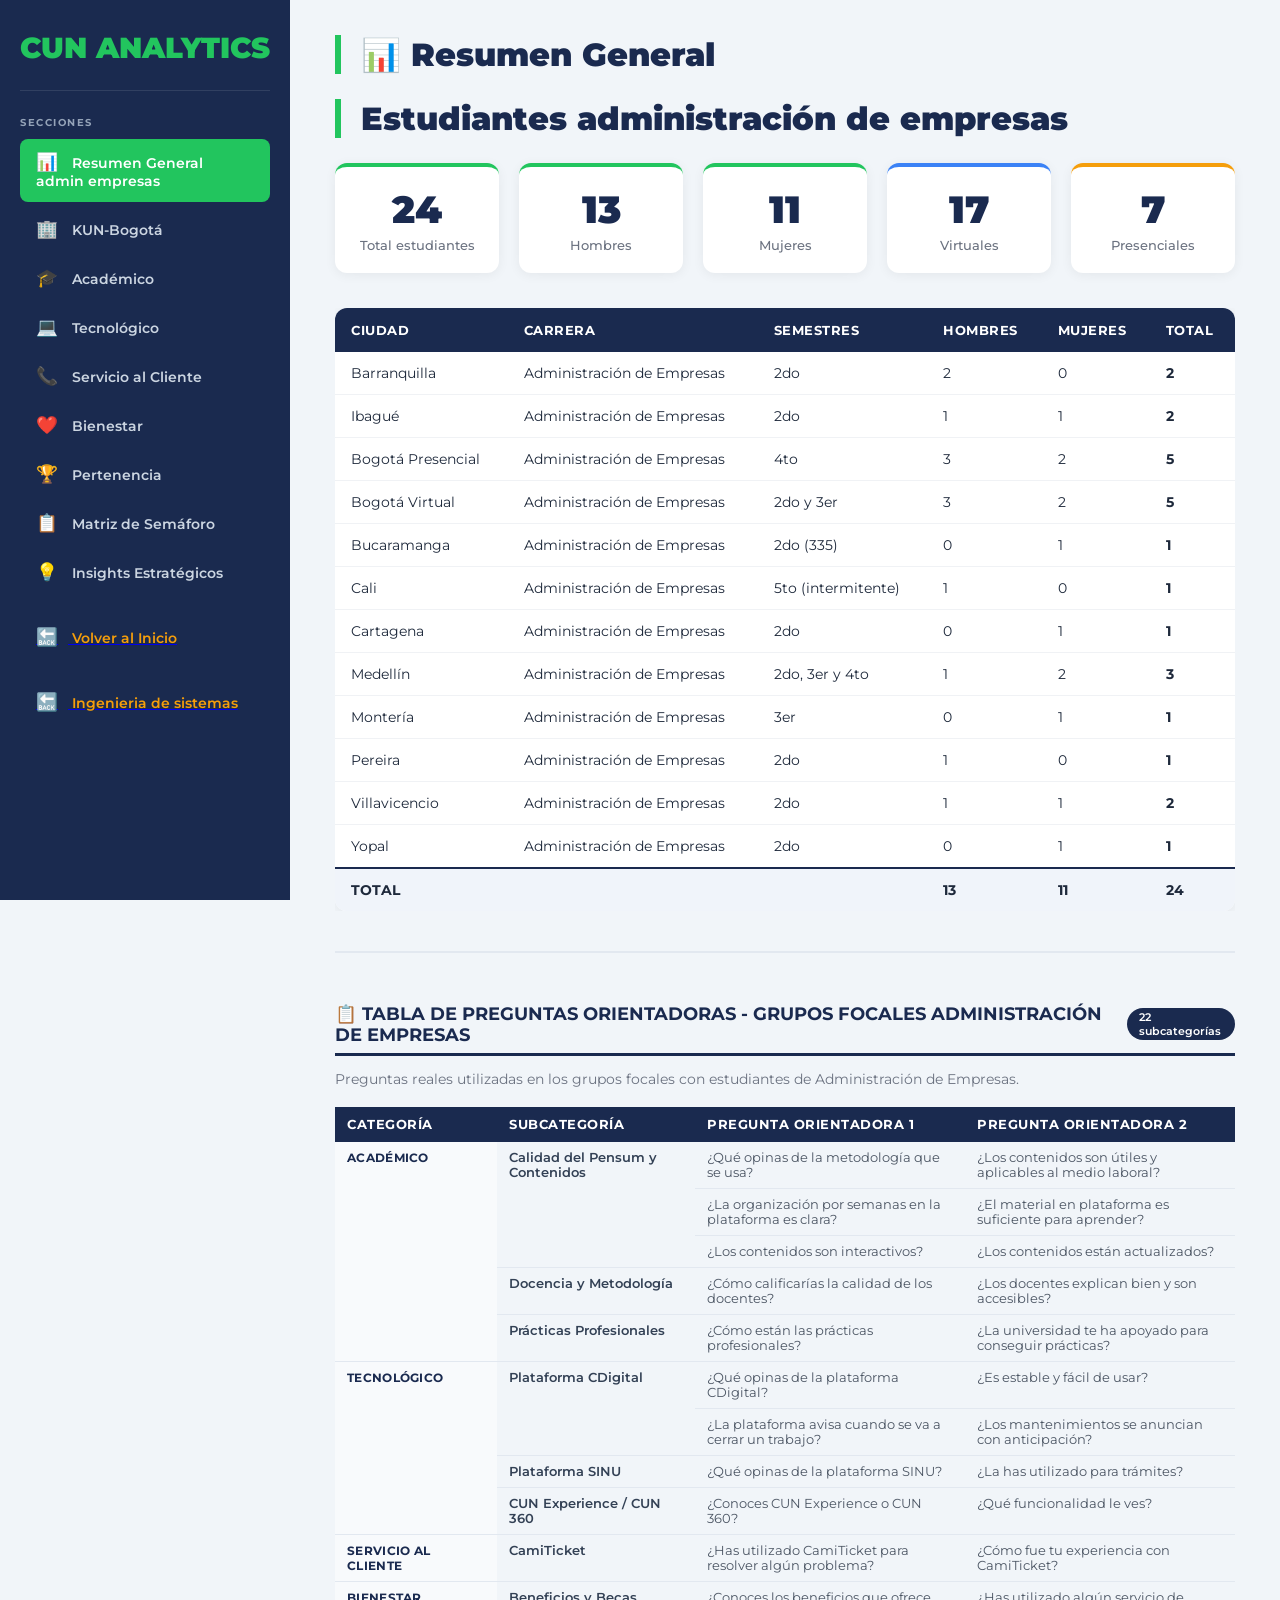
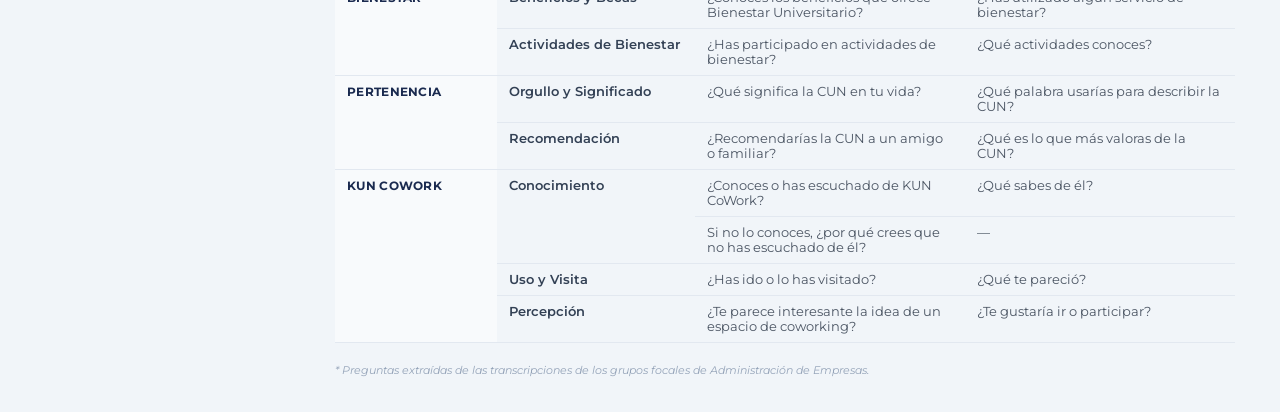
==== commit 4e8dfaec: "Agregado enlace de ingenieria en el header" ====
--- a/index.html
+++ b/index.html
@@ -3,65 +3,180 @@
 <head>
     <meta charset="UTF-8">
     <meta name="viewport" content="width=device-width, initial-scale=1.0">
-    <title>Auditoría CUN - Ingeniería de Sistemas</title>
+    <title>Auditoría CUN - Administración de Empresas</title>
     <link href="https://fonts.googleapis.com/css2?family=Montserrat:wght@300;400;700;900&display=swap" rel="stylesheet">
     <link rel="stylesheet" href="estilos.css">
     <style>
-        /* Estilos adicionales para tablas de subcategorías */
-        .subcat-table td {
-            vertical-align: top;
-            padding: 12px 10px;
-        }
-        .subcat-table .cat-label {
+        /* ===== ESTILOS PARA EL EMBUDO DE KUN ===== */
+        .funnel-container {
+            max-width: 700px;
+            margin: 30px auto;
+            padding: 20px;
+            background: #f8fafc;
+            border-radius: 12px;
+            border: 1px solid #e2e8f0;
+        }
+        .funnel-title {
+            text-align: center;
+            font-size: 1.2rem;
             font-weight: 700;
             color: #1a2a4f;
-            background: #f0f4fa;
-        }
-        .subcat-table .subcat-label {
-            font-weight: 600;
-            color: #2d3748;
-        }
-        .explanation-long {
+            margin-bottom: 25px;
+        }
+        .funnel-step {
+            display: flex;
+            align-items: center;
+            gap: 15px;
+            padding: 12px 20px;
+            margin-bottom: 8px;
+            background: white;
+            border-radius: 8px;
+            box-shadow: 0 1px 4px rgba(0,0,0,0.06);
+            border-left: 5px solid #1a2a4f;
+            transition: all 0.2s;
+        }
+        .funnel-step:hover {
+            transform: translateX(5px);
+            box-shadow: 0 2px 8px rgba(0,0,0,0.1);
+        }
+        .funnel-step .step-icon {
+            font-size: 1.8rem;
+            width: 45px;
+            text-align: center;
+            flex-shrink: 0;
+        }
+        .funnel-step .step-info {
+            flex: 1;
+        }
+        .funnel-step .step-info .step-label {
             font-size: 0.85rem;
             color: #4b5563;
-            line-height: 1.5;
-            display: block;
-            margin-top: 2px;
-        }
-        .polarity-badge {
-            display: inline-block;
-            padding: 2px 10px;
-            border-radius: 12px;
+            font-weight: 600;
+        }
+        .funnel-step .step-info .step-detail {
+            font-size: 0.75rem;
+            color: #6b7280;
+        }
+        .funnel-step .step-number {
+            font-size: 1.6rem;
+            font-weight: 900;
+            color: #1a2a4f;
+            min-width: 50px;
+            text-align: right;
+        }
+        .funnel-step .step-percent {
+            font-size: 0.75rem;
+            color: #6b7280;
+            font-weight: 600;
+            min-width: 50px;
+            text-align: right;
+        }
+        .funnel-arrow {
+            text-align: center;
+            font-size: 1.5rem;
+            color: #94a3b8;
+            line-height: 1;
+            margin: -2px 0;
+        }
+        .funnel-step.level-1 { border-left-color: #1a2a4f; }
+        .funnel-step.level-2 { border-left-color: #ef4444; }
+        .funnel-step.level-3 { border-left-color: #10b981; }
+        .funnel-step.level-4 { border-left-color: #f59e0b; }
+        .funnel-step.level-5 { border-left-color: #8b5cf6; }
+        .funnel-note {
+            text-align: center;
+            font-size: 0.75rem;
+            color: #94a3b8;
+            margin-top: 15px;
+            font-style: italic;
+        }
+        .funnel-source {
+            text-align: center;
+            font-size: 0.7rem;
+            color: #94a3b8;
+            margin-top: 5px;
+            font-style: italic;
+        }
+
+        /* ===== ESTILOS PARA LA TABLA DE PREGUNTAS ===== */
+        .preguntas-table {
+            width: 100%;
+            border-collapse: collapse;
+            font-size: 0.85rem;
+            margin: 20px 0;
+        }
+        .preguntas-table thead th {
+            background: #1a2a4f;
+            color: white;
+            padding: 10px 12px;
+            text-align: left;
             font-weight: 700;
             font-size: 0.8rem;
-        }
-        .polarity-badge.pos { background: #dcfce7; color: #166534; }
-        .polarity-badge.neg { background: #fee2e2; color: #991b1b; }
-        .polarity-badge.mix { background: #fef3c7; color: #92400e; }
-        .subj-badge {
-            display: inline-block;
-            padding: 2px 10px;
-            border-radius: 12px;
+            text-transform: uppercase;
+            letter-spacing: 0.5px;
+        }
+        .preguntas-table tbody td {
+            padding: 8px 12px;
+            border-bottom: 1px solid #e2e8f0;
+            vertical-align: top;
+        }
+        .preguntas-table tbody tr:hover {
+            background: #f1f5f9;
+        }
+        .preguntas-table .cat-cell {
             font-weight: 700;
+            color: #1a2a4f;
+            background: #f8fafc;
+            font-size: 0.75rem;
+            text-transform: uppercase;
+            letter-spacing: 0.3px;
+        }
+        .preguntas-table .subcat-cell {
+            font-weight: 600;
+            color: #334155;
             font-size: 0.8rem;
-            background: #e0e7ff;
-            color: #3730a3;
-        }
-        .semaforo-detalle {
-            font-size: 0.85rem;
-            color: #1e293b;
-            line-height: 1.6;
-            display: block;
-            margin-top: 4px;
-            background: #f8fafc;
-            padding: 6px 10px;
-            border-radius: 6px;
-            border-left: 3px solid #94a3b8;
-        }
-        .semaforo-detalle.verde { border-left-color: #10b981; }
-        .semaforo-detalle.amarillo { border-left-color: #f59e0b; }
-        .semaforo-detalle.rojo { border-left-color: #ef4444; }
-        .semaforo-detalle.gris { border-left-color: #9ca3af; }
+        }
+        .preguntas-table .preg-cell {
+            color: #4b5563;
+            font-size: 0.8rem;
+        }
+        .preguntas-section-title {
+            font-size: 1.1rem;
+            font-weight: 700;
+            color: #1a2a4f;
+            margin: 30px 0 15px 0;
+            padding-bottom: 8px;
+            border-bottom: 3px solid #1a2a4f;
+            display: flex;
+            align-items: center;
+            gap: 10px;
+        }
+        .preguntas-section-title .badge-count {
+            background: #1a2a4f;
+            color: white;
+            font-size: 0.7rem;
+            padding: 2px 12px;
+            border-radius: 20px;
+            font-weight: 600;
+        }
+
+        @media (max-width: 768px) {
+            .funnel-step {
+                flex-wrap: wrap;
+                padding: 10px 15px;
+            }
+            .funnel-step .step-number {
+                font-size: 1.2rem;
+                min-width: 40px;
+            }
+            .preguntas-table {
+                font-size: 0.75rem;
+            }
+            .preguntas-table thead th,
+            .preguntas-table tbody td {
+                padding: 6px 8px;
+            }
+        }
     </style>
 </head>
 <body>
@@ -69,45 +184,61 @@
 <div class="app-container">
 
     <!-- ============================== -->
-    <!-- SIDEBAR -->
+    <!-- SIDEBAR POR SECCIONES -->
     <!-- ============================== -->
     <aside class="sidebar">
         <div class="brand">CUN ANALYTICS</div>
         <nav class="nav-menu">
+
             <div class="nav-label">SECCIONES</div>
-            <button class="nav-btn" onclick="openTab(event, 'resumen')"><span class="icon">📊</span> Resumen General</button>
-            <button class="nav-btn" onclick="openTab(event, 'kun')"><span class="icon">🏢</span> KUN-Bogotá</button>
-            <!-- ÍTEM SISTEMAS -->
-            <button class="nav-btn active" onclick="openTab(event, 'sistemas')"><span class="icon">⚙️</span> SISTEMAS</button>
-            <button class="nav-btn" onclick="openTab(event, 'academico')"><span class="icon">🎓</span> Académico</button>
-            <button class="nav-btn" onclick="openTab(event, 'tecnologico')"><span class="icon">💻</span> Tecnológico</button>
-            <button class="nav-btn" onclick="openTab(event, 'servicio')"><span class="icon">📞</span> Servicio al Cliente</button>
-            <button class="nav-btn" onclick="openTab(event, 'bienestar')"><span class="icon">❤️</span> Bienestar</button>
-            <button class="nav-btn" onclick="openTab(event, 'pertenencia')"><span class="icon">🏆</span> Pertenencia</button>
-            <button class="nav-btn" onclick="openTab(event, 'matriz')"><span class="icon">📋</span> Matriz de Semáforo</button>
-            <button class="nav-btn" onclick="openTab(event, 'insights')"><span class="icon">💡</span> Insights</button>
-            <button class="nav-btn" onclick="toggleSubmenu('submenu-ciudades')">
-                <span class="icon">🏙️</span> CIUDADES <span class="arrow-submenu">▶</span>
+
+            <button class="nav-btn active" onclick="openTab(event, 'resumen')">
+                <span class="icon">📊</span> Resumen General admin empresas
             </button>
-            <div id="submenu-ciudades" class="submenu">
-                <a href="ciudades/Barranquilla.html" class="submenu-item">Barranquilla</a>
-                <a href="ciudades/Bogota_Presencial.html" class="submenu-item">Bogotá Presencial</a>
-                <a href="ciudades/Bogota_Virtual.html" class="submenu-item">Bogotá Virtual</a>
-                <a href="ciudades/Bucaramanga.html" class="submenu-item">Bucaramanga</a>
-                <a href="ciudades/Cali_Admin.html" class="submenu-item">Cali</a>
-                <a href="ciudades/Cartagena.html" class="submenu-item">Cartagena</a>
-                <a href="ciudades/Ibagué_Admin.html" class="submenu-item">Ibagué</a>
-                <a href="ciudades/Medellin.html" class="submenu-item">Medellín</a>
-                <a href="ciudades/Monteria.html" class="submenu-item">Montería</a>
-                <a href="ciudades/Pereira.html" class="submenu-item">Pereira</a>
-                <a href="ciudades/Villavicencio.html" class="submenu-item">Villavicencio</a>
-                <a href="ciudades/Yopal.html" class="submenu-item">Yopal</a>
-            </div>
+
+            <button class="nav-btn" onclick="openTab(event, 'kun')">
+                <span class="icon">🏢</span> KUN-Bogotá
+            </button>
+
+            <button class="nav-btn" onclick="openTab(event, 'academico')">
+                <span class="icon">🎓</span> Académico
+            </button>
+
+            <button class="nav-btn" onclick="openTab(event, 'tecnologico')">
+                <span class="icon">💻</span> Tecnológico
+            </button>
+
+            <button class="nav-btn" onclick="openTab(event, 'servicio')">
+                <span class="icon">📞</span> Servicio al Cliente
+            </button>
+
+            <button class="nav-btn" onclick="openTab(event, 'bienestar')">
+                <span class="icon">❤️</span> Bienestar
+            </button>
+
+            <button class="nav-btn" onclick="openTab(event, 'pertenencia')">
+                <span class="icon">🏆</span> Pertenencia
+            </button>
+
+            <button class="nav-btn" onclick="openTab(event, 'matriz')">
+                <span class="icon">📋</span> Matriz de Semáforo
+            </button>
+
+            <button class="nav-btn" onclick="openTab(event, 'insights')">
+                <span class="icon">💡</span> Insights Estratégicos
+            </button>
+
             <a href="../../index.html">
-                <button class="nav-btn" id="back-btn" style="margin-top:20px; color:#f59e0b;">
+                <button class="nav-btn" id="back-btn" style="margin-top: 20px; color: #f59e0b;">
                     <span class="icon">🔙</span> Volver al Inicio
                 </button>
             </a>
+            <a href="./ingenieria de sistemas/index.html">
+                <button class="nav-btn" id="back-btn" style="margin-top: 20px; color: #f59e0b;">
+                    <span class="icon">🔙</span> Ingenieria de sistemas 
+                </button>
+            </a>
+
         </nav>
     </aside>
 
@@ -117,366 +248,1529 @@
     <main class="main-content">
 
         <!-- ============================================================ -->
-        <!-- SECCIÓN 1: RESUMEN (sin cambios, solo placeholder) -->
+        <!-- SECCIÓN 1: RESUMEN GENERAL -->
         <!-- ============================================================ -->
-        <section id="resumen" class="tab-pane">
+        <section id="resumen" class="tab-pane active">
             <h1 class="main-title">📊 Resumen General</h1>
-            <p style="color:#6b7280;">Contenido de Resumen General (sin cambios).</p>
+            
+            <h1 class="main-title">Estudiantes administración de empresas</h1>
+
+            <!-- ESTADÍSTICAS GENERALES -->
+            <div class="stats-grid">
+                <div class="stat-card">
+                    <div class="number">24</div>
+                    <div class="label">Total estudiantes</div>
+                </div>
+                <div class="stat-card">
+                    <div class="number">13</div>
+                    <div class="label">Hombres</div>
+                </div>
+                <div class="stat-card">
+                    <div class="number">11</div>
+                    <div class="label">Mujeres</div>
+                </div>
+                <div class="stat-card" style="border-top-color: #3b82f6;">
+                    <div class="number">17</div>
+                    <div class="label">Virtuales</div>
+                </div>
+                <div class="stat-card" style="border-top-color: #f59e0b;">
+                    <div class="number">7</div>
+                    <div class="label">Presenciales</div>
+                </div>
+            </div>
+
+            <!-- TABLA DE ESTUDIANTES POR CIUDAD -->
+            <div class="table-wrapper">
+                <table class="table-custom">
+                    <thead>
+                        <tr>
+                            <th>Ciudad</th>
+                            <th>Carrera</th>
+                            <th>Semestres</th>
+                            <th>Hombres</th>
+                            <th>Mujeres</th>
+                            <th>Total</th>
+                        </tr>
+                    </thead>
+                    <tbody>
+                        <tr><td>Barranquilla</td><td>Administración de Empresas</td><td>2do</td><td>2</td><td>0</td><td><strong>2</strong></td></tr>
+                        <tr><td>Ibagué</td><td>Administración de Empresas</td><td>2do</td><td>1</td><td>1</td><td><strong>2</strong></td></tr>
+                        <tr><td>Bogotá Presencial</td><td>Administración de Empresas</td><td>4to</td><td>3</td><td>2</td><td><strong>5</strong></td></tr>
+                        <tr><td>Bogotá Virtual</td><td>Administración de Empresas</td><td>2do y 3er</td><td>3</td><td>2</td><td><strong>5</strong></td></tr>
+                        <tr><td>Bucaramanga</td><td>Administración de Empresas</td><td>2do (335)</td><td>0</td><td>1</td><td><strong>1</strong></td></tr>
+                        <tr><td>Cali</td><td>Administración de Empresas</td><td>5to (intermitente)</td><td>1</td><td>0</td><td><strong>1</strong></td></tr>
+                        <tr><td>Cartagena</td><td>Administración de Empresas</td><td>2do</td><td>0</td><td>1</td><td><strong>1</strong></td></tr>
+                        <tr><td>Medellín</td><td>Administración de Empresas</td><td>2do, 3er y 4to</td><td>1</td><td>2</td><td><strong>3</strong></td></tr>
+                        <tr><td>Montería</td><td>Administración de Empresas</td><td>3er</td><td>0</td><td>1</td><td><strong>1</strong></td></tr>
+                        <tr><td>Pereira</td><td>Administración de Empresas</td><td>2do</td><td>1</td><td>0</td><td><strong>1</strong></td></tr>
+                        <tr><td>Villavicencio</td><td>Administración de Empresas</td><td>2do</td><td>1</td><td>1</td><td><strong>2</strong></td></tr>
+                        <tr><td>Yopal</td><td>Administración de Empresas</td><td>2do</td><td>0</td><td>1</td><td><strong>1</strong></td></tr>
+                        <tr class="total-row"><td colspan="3"><strong>TOTAL</strong></td><td><strong>13</strong></td><td><strong>11</strong></td><td><strong>24</strong></td></tr>
+                    </tbody>
+                </table>
+            </div>
+
+            <!-- ============================================================ -->
+<!-- TABLA DE PREGUNTAS ORIENTADORAS -->
+<!-- ============================================================ -->
+<div style="margin-top: 40px; padding-top: 20px; border-top: 2px solid #e2e8f0;">
+    <div class="preguntas-section-title">
+        📋 TABLA DE PREGUNTAS ORIENTADORAS - GRUPOS FOCALES ADMINISTRACIÓN DE EMPRESAS
+        <span class="badge-count">22 subcategorías</span>
+    </div>
+    <p style="color: #6b7280; font-size: 0.85rem; margin-bottom: 15px;">
+        Preguntas reales utilizadas en los grupos focales con estudiantes de Administración de Empresas.
+    </p>
+
+    <div class="table-responsive">
+        <table class="preguntas-table">
+            <thead>
+                <tr>
+                    <th style="width: 18%;">Categoría</th>
+                    <th style="width: 22%;">Subcategoría</th>
+                    <th style="width: 30%;">Pregunta Orientadora 1</th>
+                    <th style="width: 30%;">Pregunta Orientadora 2</th>
+                </tr>
+            </thead>
+            <tbody>
+                <!-- ACADÉMICO -->
+                <tr>
+                    <td class="cat-cell" rowspan="5">ACADÉMICO</td>
+                    <td class="subcat-cell" rowspan="3">Calidad del Pensum y Contenidos</td>
+                    <td class="preg-cell">¿Qué opinas de la metodología que se usa?</td>
+                    <td class="preg-cell">¿Los contenidos son útiles y aplicables al medio laboral?</td>
+                </tr>
+                <tr>
+                    <td class="preg-cell">¿La organización por semanas en la plataforma es clara?</td>
+                    <td class="preg-cell">¿El material en plataforma es suficiente para aprender?</td>
+                </tr>
+                <tr>
+                    <td class="preg-cell">¿Los contenidos son interactivos?</td>
+                    <td class="preg-cell">¿Los contenidos están actualizados?</td>
+                </tr>
+                <tr>
+                    <td class="subcat-cell">Docencia y Metodología</td>
+                    <td class="preg-cell">¿Cómo calificarías la calidad de los docentes?</td>
+                    <td class="preg-cell">¿Los docentes explican bien y son accesibles?</td>
+                </tr>
+                <tr>
+                    <td class="subcat-cell">Prácticas Profesionales</td>
+                    <td class="preg-cell">¿Cómo están las prácticas profesionales?</td>
+                    <td class="preg-cell">¿La universidad te ha apoyado para conseguir prácticas?</td>
+                </tr>
+
+                <!-- TECNOLÓGICO -->
+                <tr>
+                    <td class="cat-cell" rowspan="4">TECNOLÓGICO</td>
+                    <td class="subcat-cell" rowspan="2">Plataforma CDigital</td>
+                    <td class="preg-cell">¿Qué opinas de la plataforma CDigital?</td>
+                    <td class="preg-cell">¿Es estable y fácil de usar?</td>
+                </tr>
+                <tr>
+                    <td class="preg-cell">¿La plataforma avisa cuando se va a cerrar un trabajo?</td>
+                    <td class="preg-cell">¿Los mantenimientos se anuncian con anticipación?</td>
+                </tr>
+                <tr>
+                    <td class="subcat-cell">Plataforma SINU</td>
+                    <td class="preg-cell">¿Qué opinas de la plataforma SINU?</td>
+                    <td class="preg-cell">¿La has utilizado para trámites?</td>
+                </tr>
+                <tr>
+                    <td class="subcat-cell">CUN Experience / CUN 360</td>
+                    <td class="preg-cell">¿Conoces CUN Experience o CUN 360?</td>
+                    <td class="preg-cell">¿Qué funcionalidad le ves?</td>
+                </tr>
+
+                <!-- SERVICIO AL CLIENTE -->
+                <tr>
+                    <td class="cat-cell" rowspan="1">SERVICIO AL CLIENTE</td>
+                    <td class="subcat-cell">CamiTicket</td>
+                    <td class="preg-cell">¿Has utilizado CamiTicket para resolver algún problema?</td>
+                    <td class="preg-cell">¿Cómo fue tu experiencia con CamiTicket?</td>
+                </tr>
+
+                <!-- BIENESTAR -->
+                <tr>
+                    <td class="cat-cell" rowspan="2">BIENESTAR</td>
+                    <td class="subcat-cell">Beneficios y Becas</td>
+                    <td class="preg-cell">¿Conoces los beneficios que ofrece Bienestar Universitario?</td>
+                    <td class="preg-cell">¿Has utilizado algún servicio de bienestar?</td>
+                </tr>
+                <tr>
+                    <td class="subcat-cell">Actividades de Bienestar</td>
+                    <td class="preg-cell">¿Has participado en actividades de bienestar?</td>
+                    <td class="preg-cell">¿Qué actividades conoces?</td>
+                </tr>
+
+                <!-- PERTENENCIA -->
+                <tr>
+                    <td class="cat-cell" rowspan="2">PERTENENCIA</td>
+                    <td class="subcat-cell">Orgullo y Significado</td>
+                    <td class="preg-cell">¿Qué significa la CUN en tu vida?</td>
+                    <td class="preg-cell">¿Qué palabra usarías para describir la CUN?</td>
+                </tr>
+                <tr>
+                    <td class="subcat-cell">Recomendación</td>
+                    <td class="preg-cell">¿Recomendarías la CUN a un amigo o familiar?</td>
+                    <td class="preg-cell">¿Qué es lo que más valoras de la CUN?</td>
+                </tr>
+
+                <!-- KUN CoWork -->
+                <tr>
+                    <td class="cat-cell" rowspan="4">KUN CoWork</td>
+                    <td class="subcat-cell" rowspan="2">Conocimiento</td>
+                    <td class="preg-cell">¿Conoces o has escuchado de KUN CoWork?</td>
+                    <td class="preg-cell">¿Qué sabes de él?</td>
+                </tr>
+                <tr>
+                    <td class="preg-cell">Si no lo conoces, ¿por qué crees que no has escuchado de él?</td>
+                    <td class="preg-cell">—</td>
+                </tr>
+                <tr>
+                    <td class="subcat-cell">Uso y Visita</td>
+                    <td class="preg-cell">¿Has ido o lo has visitado?</td>
+                    <td class="preg-cell">¿Qué te pareció?</td>
+                </tr>
+                <tr>
+                    <td class="subcat-cell">Percepción</td>
+                    <td class="preg-cell">¿Te parece interesante la idea de un espacio de coworking?</td>
+                    <td class="preg-cell">¿Te gustaría ir o participar?</td>
+                </tr>
+
+            </tbody>
+        </table>
+    </div>
+    <p style="color: #94a3b8; font-size: 0.7rem; margin-top: 8px; font-style: italic;">
+        * Preguntas extraídas de las transcripciones de los grupos focales de Administración de Empresas.
+    </p>
+</div>
+
         </section>
 
         <!-- ============================================================ -->
-        <!-- SECCIÓN KUN (sin cambios, solo placeholder) -->
+        <!-- SECCIÓN KUN-BOGOTÁ (pestaña EXCLUSIVA) -->
         <!-- ============================================================ -->
         <section id="kun" class="tab-pane">
             <h1 class="main-title">🏢 KUN-Bogotá</h1>
-            <p style="color:#6b7280;">Contenido de KUN (sin cambios).</p>
+            <p style="color: #6b7280; margin-bottom: 20px;">
+                Análisis del conocimiento y percepción de KUN CoWork en Bogotá.
+            </p>
+
+            <!-- ===== DESCRIPCIÓN ===== -->
+            <div style="margin-bottom: 25px; padding: 15px 20px; background: #f0f4fa; border-radius: 8px; border-left: 5px solid #1a2a4f;">
+                <p style="margin: 0; color: #1a2a4f; font-size: 0.95rem;">
+                    <strong>Resumen de la perspectiva</strong> sobre el espacio de co-working <strong>KUN CoWork</strong> en los grupos focales de Bogotá.
+                </p>
+            </div>
+
+<div class="funnel-container">
+    <div class="funnel-title">📊 Embudo de conocimiento de KUN CoWork</div>
+
+    <table class="table-custom" style="width: 100%; border-collapse: collapse; text-align: center;">
+        <thead>
+            <tr style="background-color: #f8fafc; color: #1a2a4f; font-size: 0.8rem; font-weight: 700;">
+                <th style="padding: 12px; text-align: left;">EMBUDO</th>
+                <th style="padding: 12px;">TOTAL</th>
+                <th style="padding: 12px;">GRUPOS FOCALES</th>
+                <th style="padding: 12px;">POR LLAMADA</th>
+                <th style="padding: 12px;">%</th>
+            </tr>
+        </thead>
+        <tbody>
+            <tr style="border-bottom: 1px solid #e2e8f0;">
+                <td style="padding: 15px; text-align: left; font-weight: 600;">👥 Total estudiantes contactados</td>
+                <td style="font-weight: 700;">109</td>
+                <td>11</td>
+                <td>98</td>
+                <td style="font-weight: 700;">100%</td>
+            </tr>
+            <tr style="border-bottom: 1px solid #e2e8f0;">
+                <td style="padding: 15px; text-align: left; font-weight: 600;">❌ No conocen KUN CoWork</td>
+                <td style="font-weight: 700;">81</td>
+                <td>8</td>
+                <td>73</td>
+                <td style="font-weight: 700; color: #ef4444;">74.3%</td>
+            </tr>
+            <tr style="border-bottom: 1px solid #e2e8f0;">
+                <td style="padding: 15px; text-align: left; font-weight: 600;">✅ Sí conocen KUN CoWork</td>
+                <td style="font-weight: 700;">28</td>
+                <td>3</td>
+                <td>25</td>
+                <td style="font-weight: 700; color: #10b981;">25.7%</td>
+            </tr>
+            <tr style="border-bottom: 1px solid #e2e8f0;">
+                <td style="padding: 15px; text-align: left; font-weight: 600;">🏠 Han visitado KUN CoWork</td>
+                <td style="font-weight: 700;">2</td>
+                <td>2</td>
+                <td>0</td>
+                <td style="font-weight: 700;">7.1%</td>
+            </tr>
+            <tr style="border-bottom: 1px solid #e2e8f0;">
+                <td style="padding: 15px; text-align: left; font-weight: 600;">⭐ Lo recomendarían</td>
+                <td style="font-weight: 700;">2</td>
+                <td>2</td>
+                <td>0</td>
+                <td style="font-weight: 700;">100%</td>
+            </tr>
+        </tbody>
+    </table>
+    </div>
+
+  
+
+
+            <!-- ===== TARJETA DE DATOS ===== -->
+            <div style="display: grid; grid-template-columns: repeat(3, 1fr); gap: 15px; text-align: center; margin: 20px 0;">
+                <div style="background: white; padding: 18px 10px; border-radius: 10px; box-shadow: 0 2px 8px rgba(0,0,0,0.06); border-top: 4px solid #1a2a4f;">
+                    <div style="font-size: 2.2rem; font-weight: 900; color: #1a2a4f;">109</div>
+                    <div style="font-size: 0.8rem; color: #6b7280; font-weight: 600;">Total contactados</div>
+                </div>
+                <div style="background: white; padding: 18px 10px; border-radius: 10px; box-shadow: 0 2px 8px rgba(0,0,0,0.06); border-top: 4px solid #10b981;">
+                    <div style="font-size: 2.2rem; font-weight: 900; color: #10b981;">28</div>
+                    <div style="font-size: 0.8rem; color: #6b7280; font-weight: 600;">✅ Conocen KUN CoWork</div>
+                    <div style="font-size: 0.7rem; color: #10b981;">25.7%</div>
+                </div>
+                <div style="background: white; padding: 18px 10px; border-radius: 10px; box-shadow: 0 2px 8px rgba(0,0,0,0.06); border-top: 4px solid #ef4444;">
+                    <div style="font-size: 2.2rem; font-weight: 900; color: #ef4444;">81</div>
+                    <div style="font-size: 0.8rem; color: #6b7280; font-weight: 600;">❌ No conocen KUN CoWork</div>
+                    <div style="font-size: 0.7rem; color: #ef4444;">74.3%</div>
+                </div>
+            </div>
+
+            <!-- ===== ANÁLISIS ESTRATÉGICO ===== -->
+            <h4 style="color: #1a2a4f; margin: 30px 0 15px 0; font-size: 1.1rem;">🔍 Análisis de la situación actual</h4>
+
+            <div style="background: #fef2f2; padding: 20px; border-radius: 10px; margin-bottom: 15px; border-left: 5px solid #ef4444;">
+                <div style="display: flex; align-items: center; gap: 10px; margin-bottom: 10px;">
+                    <span style="font-size: 1.8rem;">🔴</span>
+                    <h5 style="margin: 0; color: #1a2a4f; font-size: 1rem;">1. El problema central: desconocimiento masivo</h5>
+                </div>
+                <p style="margin: 0 0 10px 0; color: #4b5563; font-size: 0.9rem; line-height: 1.6;">
+                    El <strong>74.3%</strong> de los estudiantes contactados <strong>nunca ha escuchado hablar de KUN CoWork</strong>.
+                    No es un problema de rechazo al espacio, sino de <strong>falta total de exposición</strong>.
+                </p>
+                <p style="margin: 0; color: #991b1b; font-size: 0.85rem; font-weight: 600;">
+                    ⚠️ Impacto: Un espacio diseñado para mejorar la experiencia universitaria está siendo desaprovechado.
+                </p>
+            </div>
+
+            <div style="background: #f0fdf4; padding: 20px; border-radius: 10px; margin-bottom: 15px; border-left: 5px solid #10b981;">
+                <div style="display: flex; align-items: center; gap: 10px; margin-bottom: 10px;">
+                    <span style="font-size: 1.8rem;">🟢</span>
+                    <h5 style="margin: 0; color: #1a2a4f; font-size: 1rem;">2. La oportunidad: percepción positiva al conocerlo</h5>
+                </div>
+                <p style="margin: 0 0 10px 0; color: #4b5563; font-size: 0.9rem; line-height: 1.6;">
+                    Cuando se les explica el concepto, <strong>no hay rechazo</strong>. Los estudiantes identifican valor en KUN CoWork.
+                </p>
+                <p style="margin: 10px 0 0 0; color: #065f46; font-size: 0.85rem; font-weight: 600;">
+                    ✅ Conclusión: El producto no es el problema. <strong>La adopción es el problema.</strong>
+                </p>
+            </div>
+
+            <div style="background: #fffbeb; padding: 20px; border-radius: 10px; margin-bottom: 15px; border-left: 5px solid #f59e0b;">
+                <div style="display: flex; align-items: center; gap: 10px; margin-bottom: 10px;">
+                    <span style="font-size: 1.8rem;">🟡</span>
+                    <h5 style="margin: 0; color: #1a2a4f; font-size: 1rem;">3. KUN CoWork responde a necesidades reales</h5>
+                </div>
+                <div style="display: grid; grid-template-columns: 1fr 1fr; gap: 8px; font-size: 0.85rem;">
+                    <div style="background: white; padding: 8px 12px; border-radius: 6px; box-shadow: 0 1px 4px rgba(0,0,0,0.04);">
+                        <strong style="color: #1a2a4f;">Tiempos muertos</strong>
+                        <span style="color: #6b7280; display: block; font-size: 0.75rem;">Espacios disponibles todo el día</span>
+                    </div>
+                    <div style="background: white; padding: 8px 12px; border-radius: 6px; box-shadow: 0 1px 4px rgba(0,0,0,0.04);">
+                        <strong style="color: #1a2a4f;">Zonas de descanso</strong>
+                        <span style="color: #6b7280; display: block; font-size: 0.75rem;">Áreas para relajarse entre clases</span>
+                    </div>
+                    <div style="background: white; padding: 8px 12px; border-radius: 6px; box-shadow: 0 1px 4px rgba(0,0,0,0.04);">
+                        <strong style="color: #1a2a4f;">Actividades recreativas</strong>
+                        <span style="color: #6b7280; display: block; font-size: 0.75rem;">Juegos de mesa, videojuegos, bolos</span>
+                    </div>
+                    <div style="background: white; padding: 8px 12px; border-radius: 6px; box-shadow: 0 1px 4px rgba(0,0,0,0.04);">
+                        <strong style="color: #1a2a4f;">Trabajo colaborativo</strong>
+                        <span style="color: #6b7280; display: block; font-size: 0.75rem;">Espacios grupales para proyectos</span>
+                    </div>
+                </div>
+                <p style="margin: 10px 0 0 0; color: #92400e; font-size: 0.85rem; font-weight: 600;">
+                    💡 Insight: No están diciendo "no quiero". Están diciendo <strong>"no sabía que existía"</strong>.
+                </p>
+            </div>
+
+            <div style="background: #f5f3ff; padding: 20px; border-radius: 10px; margin-bottom: 15px; border-left: 5px solid #8b5cf6;">
+                <div style="display: flex; align-items: center; gap: 10px; margin-bottom: 10px;">
+                    <span style="font-size: 1.8rem;">🟣</span>
+                    <h5 style="margin: 0; color: #1a2a4f; font-size: 1rem;">4. Desconexión con los cambios institucionales</h5>
+                </div>
+                <p style="margin: 0; color: #4b5563; font-size: 0.9rem; line-height: 1.6;">
+                    Los estudiantes ven con preocupación el cierre de sedes, pero no tienen claro que así mismo se estan incluyendo otros espacios.
+                </p>
+            </div>
+
+            <!-- ===== INSIGHT ESTRATÉGICO ===== -->
+            <div style="margin-top: 25px; padding: 18px 22px; background: #fef3c7; border-radius: 10px; border: 2px solid #f59e0b;">
+                <div style="display: flex; align-items: center; gap: 10px; margin-bottom: 8px;">
+                    <span style="font-size: 1.5rem;">🔍</span>
+                    <h5 style="margin: 0; color: #92400e; font-size: 1rem;">Insight estratégico</h5>
+                </div>
+                <p style="margin: 0; color: #78350f; font-size: 0.9rem; line-height: 1.6;">
+                    El reto principal de KUN CoWork <strong>no es el producto, sino su adopción</strong>.
+                    Los estudiantes valoran espacios para estudiar, descansar y socializar, pero <strong>no saben que la institución ya está desarrollando una solución</strong>.
+                </p>
+            </div>
+
+
+            <!-- ===== HALLAZGO PARA DIRECTIVOS ===== -->
+            <div style="margin-top: 15px; padding: 18px 22px; background: #ede9fe; border-radius: 10px; border: 2px solid #8b5cf6;">
+                <div style="display: flex; align-items: center; gap: 10px; margin-bottom: 8px;">
+                    <span style="font-size: 1.5rem;">🎯</span>
+                    <h5 style="margin: 0; color: #5b21b6; font-size: 1rem;">Hallazgo para directivos</h5>
+                </div>
+                <p style="margin: 0; color: #1e1b4b; font-size: 0.9rem; line-height: 1.6;">
+                    KUN CoWork tiene un <strong>bajo nivel de reconocimiento</strong> (solo el 25.7% lo conoce), a pesar de responder a necesidades reales.
+                    El desafío principal <strong>no es la aceptación del concepto, sino su comunicación y posicionamiento</strong>.
+                </p>
+            </div>
+
+            <!-- ===== PLAN DE ACCIÓN ===== -->
+            <div style="margin-top: 15px; padding: 18px 22px; background: #f0fdf4; border-radius: 10px; border: 2px solid #10b981;">
+                <div style="display: flex; align-items: center; gap: 10px; margin-bottom: 8px;">
+                    <span style="font-size: 1.5rem;">📋</span>
+                    <h5 style="margin: 0; color: #065f46; font-size: 1rem;">Plan de acción sugerido</h5>
+                </div>
+                <div class="table-wrapper">
+                    <table class="table-custom" style="font-size: 0.85rem;">
+                        <thead>
+                            <tr>
+                                <th style="width: 40%;">Acción</th>
+                                <th style="width: 30%;">Plazo</th>
+                                <th style="width: 30%;">Responsable</th>
+                            </tr>
+                        </thead>
+                        <tbody>
+                            <tr>
+                                <td>Campaña de lanzamiento "Descubre KUN CoWork"</td>
+                                <td><span style="color: #ef4444; font-weight: 700;">Inmediato</span></td>
+                                <td>Comunicaciones</td>
+                            </tr>
+                            <tr>
+                                <td>Tours guiados para estudiantes nuevos y antiguos</td>
+                                <td><span style="color: #f59e0b; font-weight: 700;">1 mes</span></td>
+                                <td>Bienestar</td>
+                            </tr>
+                            <tr>
+                                <td>Integración de KUN CoWork en inducción de nuevos estudiantes</td>
+                                <td><span style="color: #3b82f6; font-weight: 700;">Próximo semestre</span></td>
+                                <td>Dirección de Programa</td>
+                            </tr>
+                            <tr>
+                                <td>Difusión mensual en correos y CUN 360</td>
+                                <td><span style="color: #10b981; font-weight: 700;">Continuo</span></td>
+                                <td>Comunicaciones</td>
+                            </tr>
+                        </tbody>
+                    </table>
+                </div>
+            </div>
+
         </section>
 
         <!-- ============================================================ -->
-        <!-- SECCIÓN SISTEMAS (ANÁLISIS CON SUBCATEGORÍAS Y EXPLICACIONES LARGAS) -->
+        <!-- SECCIÓN 3: ACADÉMICO -->
         <!-- ============================================================ -->
-        <section id="sistemas" class="tab-pane active">
-            <h1 class="main-title">⚙️ Análisis por Ciudad – Ingeniería de Sistemas</h1>
-            <p style="color: #6b7280; margin-bottom: 20px;">
-                8 grupos focales · Bogotá, Medellín, Sincelejo · Mayo–Junio 2026
+        <section id="academico" class="tab-pane">
+            <h1 class="main-title">🎓 Académico</h1>
+            <p style="color: #6b7280; margin-bottom: 20px;">Análisis de la calidad del pensum, docencia y prácticas profesionales por ciudad.</p>
+
+            <div class="accordion-container">
+                <button class="accordion-header" onclick="toggleAccordion('acad_barranquilla')">
+                    <span>Barranquilla</span>
+                    <span class="arrow">+</span>
+                </button>
+                <div id="acad_barranquilla" class="accordion-content">
+                    <p><span class="badge-pos">Positiva</span> Contenidos útiles y prácticos. Docentes explican bien.</p>
+                    <div class="verbatim-container">
+                        <div class="verbatim">"La metodología que se usa está bien, el aprendizaje como tal ha sido excelente." – Participante</div>
+                    </div>
+                </div>
+            </div>
+
+            <div class="accordion-container">
+                <button class="accordion-header" onclick="toggleAccordion('acad_ibague')">
+                    <span>Ibagué</span>
+                    <span class="arrow">+</span>
+                </button>
+                <div id="acad_ibague" class="accordion-content">
+                    <p><span class="badge-pos">Positiva</span> Docentes pacientes y claros. Sistema 335 valorado.</p>
+                    <div class="verbatim-container">
+                        <div class="verbatim">"Los profesores son muy buenos, explican de la mejor manera." – Participante</div>
+                    </div>
+                </div>
+            </div>
+
+            <div class="accordion-container">
+                <button class="accordion-header" onclick="toggleAccordion('acad_bogotap')">
+                    <span>Bogotá Presencial</span>
+                    <span class="arrow">+</span>
+                </button>
+                <div id="acad_bogotap" class="accordion-content">
+                    <p><span class="badge-pos">Positiva</span> Grupos pequeños, contenidos prácticos y con ejemplos reales.</p>
+                    <div class="verbatim-container">
+                        <div class="verbatim">"El pensum es muy completo y actualizado." – Participante</div>
+                    </div>
+                </div>
+            </div>
+
+            <div class="accordion-container">
+                <button class="accordion-header" onclick="toggleAccordion('acad_bogotav')">
+                    <span>Bogotá Virtual</span>
+                    <span class="arrow">+</span>
+                </button>
+                <div id="acad_bogotav" class="accordion-content">
+                    <p><span class="badge-critico">Crítica</span> Caso grave de maltrato pedagógico (profesor denunciado).</p>
+                    <div class="verbatim-container">
+                        <div class="verbatim">"El profesor nunca se dedicó a que uno aprendiera, sino a que uno se tirara la materia." – Participante</div>
+                    </div>
+                </div>
+            </div>
+
+            <div class="accordion-container">
+                <button class="accordion-header" onclick="toggleAccordion('acad_bucaramanga')">
+                    <span>Bucaramanga</span>
+                    <span class="arrow">+</span>
+                </button>
+                <div id="acad_bucaramanga" class="accordion-content">
+                    <p><span class="badge-warn">Mixta</span> Material bueno, pero algunos docentes débiles en Excel e IA.</p>
+                    <div class="verbatim-container">
+                        <div class="verbatim">"Encuentro debilidades en Excel e IA, sacan soluciones poco prácticas." – Participante</div>
+                    </div>
+                </div>
+            </div>
+
+            <div class="accordion-container">
+                <button class="accordion-header" onclick="toggleAccordion('acad_cali')">
+                    <span>Cali</span>
+                    <span class="arrow">+</span>
+                </button>
+                <div id="acad_cali" class="accordion-content">
+                    <p><span class="badge-pos">Positiva</span> Contenidos actualizados. Docentes amigables.</p>
+                    <div class="verbatim-container">
+                        <div class="verbatim">"La universidad me ha aportado herramientas útiles para mi trabajo." – Participante</div>
+                    </div>
+                </div>
+            </div>
+
+            <div class="accordion-container">
+                <button class="accordion-header" onclick="toggleAccordion('acad_cartagena')">
+                    <span>Cartagena</span>
+                    <span class="arrow">+</span>
+                </button>
+                <div id="acad_cartagena" class="accordion-content">
+                    <p><span class="badge-critico">Crítica</span> Caso grave de maltrato pedagógico (profesor denunciado).</p>
+                    <div class="verbatim-container">
+                        <div class="verbatim">"Siento que no se dedicó a que uno aprendiera, sino a que uno se cayera en la clase." – Participante</div>
+                    </div>
+                </div>
+            </div>
+
+            <div class="accordion-container">
+                <button class="accordion-header" onclick="toggleAccordion('acad_medellin')">
+                    <span>Medellín</span>
+                    <span class="arrow">+</span>
+                </button>
+                <div id="acad_medellin" class="accordion-content">
+                    <p><span class="badge-pos">Positiva</span> Docentes flexibles, contenidos aplicables. Un estudiante fue ascendido.</p>
+                    <div class="verbatim-container">
+                        <div class="verbatim">"Me ascendieron a auxiliar administrativo aplicando lo estudiado." – Participante</div>
+                    </div>
+                </div>
+            </div>
+
+            <div class="accordion-container">
+                <button class="accordion-header" onclick="toggleAccordion('acad_monteria')">
+                    <span>Montería</span>
+                    <span class="arrow">+</span>
+                </button>
+                <div id="acad_monteria" class="accordion-content">
+                    <p><span class="badge-warn">Mixta</span> Algunos docentes dinámicos, otros muy metódicos.</p>
+                    <div class="verbatim-container">
+                        <div class="verbatim">"Hay profesores muy metódicos, cerrados, esto es lo que toca y ya." – Participante</div>
+                    </div>
+                </div>
+            </div>
+
+            <div class="accordion-container">
+                <button class="accordion-header" onclick="toggleAccordion('acad_pereira')">
+                    <span>Pereira</span>
+                    <span class="arrow">+</span>
+                </button>
+                <div id="acad_pereira" class="accordion-content">
+                    <p><span class="badge-pos">Positiva</span> Ajustado a la realidad laboral. Muchos profesores buenos.</p>
+                    <div class="verbatim-container">
+                        <div class="verbatim">"Hay muchos profes muy tesos, cosas que se ajustan a mi trabajo." – Participante</div>
+                    </div>
+                </div>
+            </div>
+
+            <div class="accordion-container">
+                <button class="accordion-header" onclick="toggleAccordion('acad_villavicencio')">
+                    <span>Villavicencio</span>
+                    <span class="arrow">+</span>
+                </button>
+                <div id="acad_villavicencio" class="accordion-content">
+                    <p><span class="badge-pos">Positiva</span> Excelente enseñanza de IA. Docentes responden correos.</p>
+                    <div class="verbatim-container">
+                        <div class="verbatim">"La universidad me ha enseñado a utilizar la IA para bien." – Participante</div>
+                    </div>
+                </div>
+            </div>
+
+            <div class="accordion-container">
+                <button class="accordion-header" onclick="toggleAccordion('acad_yopal')">
+                    <span>Yopal</span>
+                    <span class="arrow">+</span>
+                </button>
+                <div id="acad_yopal" class="accordion-content">
+                    <p><span class="badge-pos">Positiva</span> Contenidos completos, clases participativas.</p>
+                    <div class="verbatim-container">
+                        <div class="verbatim">"Me gusta más las clases donde uno puede participar." – Participante</div>
+                    </div>
+                </div>
+            </div>
+        </section>
+
+        <!-- ============================================================ -->
+        <!-- SECCIÓN 4: TECNOLÓGICO -->
+        <!-- ============================================================ -->
+        <section id="tecnologico" class="tab-pane">
+            <h1 class="main-title">💻 Tecnológico</h1>
+            <p style="color: #6b7280; margin-bottom: 20px;">Análisis de plataformas CDigital, SINU y herramientas tecnológicas.</p>
+
+            <div class="accordion-container">
+                <button class="accordion-header" onclick="toggleAccordion('tec_barranquilla')">
+                    <span>Barranquilla</span>
+                    <span class="arrow">+</span>
+                </button>
+                <div id="tec_barranquilla" class="accordion-content">
+                    <p><span class="badge-pos">Positiva</span> CDigital estable y fácil de usar. Nunca se cae.</p>
+                </div>
+            </div>
+
+            <div class="accordion-container">
+                <button class="accordion-header" onclick="toggleAccordion('tec_ibague')">
+                    <span>Ibagué</span>
+                    <span class="arrow">+</span>
+                </button>
+                <div id="tec_ibague" class="accordion-content">
+                    <p><span class="badge-pos">Positiva</span> CDigital intuitiva y completa. Dexway excelente.</p>
+                </div>
+            </div>
+
+            <div class="accordion-container">
+                <button class="accordion-header" onclick="toggleAccordion('tec_bogotap')">
+                    <span>Bogotá Presencial</span>
+                    <span class="arrow">+</span>
+                </button>
+                <div id="tec_bogotap" class="accordion-content">
+                    <p><span class="badge-pos">Positiva</span> Infraestructura tecnológica buena. Laboratorios bien equipados.</p>
+                </div>
+            </div>
+
+            <div class="accordion-container">
+                <button class="accordion-header" onclick="toggleAccordion('tec_bogotav')">
+                    <span>Bogotá Virtual</span>
+                    <span class="arrow">+</span>
+                </button>
+                <div id="tec_bogotav" class="accordion-content">
+                    <p><span class="badge-pos">Positiva</span> CDigital 24/7 disponible, nunca falla.</p>
+                </div>
+            </div>
+
+            <div class="accordion-container">
+                <button class="accordion-header" onclick="toggleAccordion('tec_bucaramanga')">
+                    <span>Bucaramanga</span>
+                    <span class="arrow">+</span>
+                </button>
+                <div id="tec_bucaramanga" class="accordion-content">
+                    <p><span class="badge-pos">Positiva</span> CDigital excelente. SINU tiene inconsistencias graves.</p>
+                    <div class="verbatim-container">
+                        <div class="verbatim">"SINU me ha sacado canas, me han puesto cobros que no me corresponden." – Participante</div>
+                    </div>
+                </div>
+            </div>
+
+            <div class="accordion-container">
+                <button class="accordion-header" onclick="toggleAccordion('tec_cali')">
+                    <span>Cali</span>
+                    <span class="arrow">+</span>
+                </button>
+                <div id="tec_cali" class="accordion-content">
+                    <p><span class="badge-warn">Mixta</span> CDigital funcional pero curva de aprendizaje. SINU poco amigable.</p>
+                </div>
+            </div>
+
+            <div class="accordion-container">
+                <button class="accordion-header" onclick="toggleAccordion('tec_cartagena')">
+                    <span>Cartagena</span>
+                    <span class="arrow">+</span>
+                </button>
+                <div id="tec_cartagena" class="accordion-content">
+                    <p><span class="badge-pos">Positiva</span> CDigital 24/7 disponible, fácil de usar.</p>
+                </div>
+            </div>
+
+            <div class="accordion-container">
+                <button class="accordion-header" onclick="toggleAccordion('tec_medellin')">
+                    <span>Medellín</span>
+                    <span class="arrow">+</span>
+                </button>
+                <div id="tec_medellin" class="accordion-content">
+                    <p><span class="badge-pos">Positiva</span> CDigital fluida, rara vez se cae. CUN 360 funcional.</p>
+                </div>
+            </div>
+
+            <div class="accordion-container">
+                <button class="accordion-header" onclick="toggleAccordion('tec_monteria')">
+                    <span>Montería</span>
+                    <span class="arrow">+</span>
+                </button>
+                <div id="tec_monteria" class="accordion-content">
+                    <p><span class="badge-pos">Positiva</span> CDigital funcional con observaciones. Dexway excelente.</p>
+                </div>
+            </div>
+
+            <div class="accordion-container">
+                <button class="accordion-header" onclick="toggleAccordion('tec_pereira')">
+                    <span>Pereira</span>
+                    <span class="arrow">+</span>
+                </button>
+                <div id="tec_pereira" class="accordion-content">
+                    <p><span class="badge-warn">Mixta</span> CDigital se cae en horas de la noche. SINU no la usa.</p>
+                    <div class="verbatim-container">
+                        <div class="verbatim">"Yo sí no ni lo toco." – Participante (sobre SINU)</div>
+                    </div>
+                </div>
+            </div>
+
+            <div class="accordion-container">
+                <button class="accordion-header" onclick="toggleAccordion('tec_villavicencio')">
+                    <span>Villavicencio</span>
+                    <span class="arrow">+</span>
+                </button>
+                <div id="tec_villavicencio" class="accordion-content">
+                    <p><span class="badge-warn">Mixta</span> CDigital funcional con fallas puntuales. SINU es un problema.</p>
+                    <div class="verbatim-container">
+                        <div class="verbatim">"Para descargar el recibo de matrícula nunca pude." – Participante</div>
+                    </div>
+                </div>
+            </div>
+
+            <div class="accordion-container">
+                <button class="accordion-header" onclick="toggleAccordion('tec_yopal')">
+                    <span>Yopal</span>
+                    <span class="arrow">+</span>
+                </button>
+                <div id="tec_yopal" class="accordion-content">
+                    <p><span class="badge-pos">Positiva</span> CDigital completa y práctica. Plataforma de inglés excelente.</p>
+                    <div class="verbatim-container">
+                        <div class="verbatim">"La plataforma de inglés es súper." – Participante</div>
+                    </div>
+                </div>
+            </div>
+        </section>
+
+        <!-- ============================================================ -->
+        <!-- SECCIÓN 5: SERVICIO AL CLIENTE -->
+        <!-- ============================================================ -->
+        <section id="servicio" class="tab-pane">
+            <h1 class="main-title">📞 Servicio al Cliente</h1>
+            <p style="color: #6b7280; margin-bottom: 20px;">Análisis de CamiTicket, tiempos de respuesta y atención al estudiante.</p>
+
+            <div class="accordion-container">
+                <button class="accordion-header" onclick="toggleAccordion('serv_barranquilla')">
+                    <span>Barranquilla</span>
+                    <span class="arrow">+</span>
+                </button>
+                <div id="serv_barranquilla" class="accordion-content">
+                    <p><span class="badge-critico">Crítica</span> Promoción "pague uno, lleve dos" no respetada. 2 meses sin respuesta.</p>
+                    <div class="verbatim-container">
+                        <div class="verbatim">"Llevo dos meses sin respuesta." – Participante</div>
+                    </div>
+                </div>
+            </div>
+
+            <div class="accordion-container">
+                <button class="accordion-header" onclick="toggleAccordion('serv_ibague')">
+                    <span>Ibagué</span>
+                    <span class="arrow">+</span>
+                </button>
+                <div id="serv_ibague" class="accordion-content">
+                    <p><span class="badge-warn">Mixta</span> Experiencias variadas: algunos rápidos, otros con demoras.</p>
+                    <div class="verbatim-container">
+                        <div class="verbatim">"Envié un CamiTicket y me respondieron el mismo día." – Participante</div>
+                    </div>
+                </div>
+            </div>
+
+            <div class="accordion-container">
+                <button class="accordion-header" onclick="toggleAccordion('serv_bogotap')">
+                    <span>Bogotá Presencial</span>
+                    <span class="arrow">+</span>
+                </button>
+                <div id="serv_bogotap" class="accordion-content">
+                    <p><span class="badge-neutral">Neutral</span> Servicio regular. Algunas respuestas rápidas, otras con demora.</p>
+                </div>
+            </div>
+
+            <div class="accordion-container">
+                <button class="accordion-header" onclick="toggleAccordion('serv_bogotav')">
+                    <span>Bogotá Virtual</span>
+                    <span class="arrow">+</span>
+                </button>
+                <div id="serv_bogotav" class="accordion-content">
+                    <p><span class="badge-critico">Crítica</span> Un estudiante perdió un semestre por falta de respuesta.</p>
+                    <div class="verbatim-container">
+                        <div class="verbatim">"Cuando hacía falta pagar, me llamaban. Cuando pagué, ya no contestaron." – Participante</div>
+                    </div>
+                </div>
+            </div>
+
+            <div class="accordion-container">
+                <button class="accordion-header" onclick="toggleAccordion('serv_bucaramanga')">
+                    <span>Bucaramanga</span>
+                    <span class="arrow">+</span>
+                </button>
+                <div id="serv_bucaramanga" class="accordion-content">
+                    <p><span class="badge-warn">Mixta</span> A veces solucionan, otras veces se demoran. No leen bien los tickets.</p>
+                    <div class="verbatim-container">
+                        <div class="verbatim">"No leen, responden como lo que primero les sale." – Participante</div>
+                    </div>
+                </div>
+            </div>
+
+            <div class="accordion-container">
+                <button class="accordion-header" onclick="toggleAccordion('serv_cali')">
+                    <span>Cali</span>
+                    <span class="arrow">+</span>
+                </button>
+                <div id="serv_cali" class="accordion-content">
+                    <p><span class="badge-pos">Positiva</span> Cuando ha utilizado tickets, le han respondido y solucionado.</p>
+                </div>
+            </div>
+
+            <div class="accordion-container">
+                <button class="accordion-header" onclick="toggleAccordion('serv_cartagena')">
+                    <span>Cartagena</span>
+                    <span class="arrow">+</span>
+                </button>
+                <div id="serv_cartagena" class="accordion-content">
+                    <p><span class="badge-critico">Crítica</span> No sabe dónde queda una sede. WhatsApp no responde.</p>
+                    <div class="verbatim-container">
+                        <div class="verbatim">"Los números de WhatsApp cambian, uno escribe y nadie responde." – Participante</div>
+                    </div>
+                </div>
+            </div>
+
+            <div class="accordion-container">
+                <button class="accordion-header" onclick="toggleAccordion('serv_medellin')">
+                    <span>Medellín</span>
+                    <span class="arrow">+</span>
+                </button>
+                <div id="serv_medellin" class="accordion-content">
+                    <p><span class="badge-critico">Crítica</span> 1.5 meses esperando certificado de estudio sin respuesta.</p>
+                    <div class="verbatim-container">
+                        <div class="verbatim">"Hace un mes y medio que necesito el certificado y sigo sin respuesta." – Participante</div>
+                    </div>
+                </div>
+            </div>
+
+            <div class="accordion-container">
+                <button class="accordion-header" onclick="toggleAccordion('serv_monteria')">
+                    <span>Montería</span>
+                    <span class="arrow">+</span>
+                </button>
+                <div id="serv_monteria" class="accordion-content">
+                    <p><span class="badge-warn">Problema pendiente</span> Promoción no cumplida. Aún no ha puesto el CamiTicket.</p>
+                </div>
+            </div>
+
+            <div class="accordion-container">
+                <button class="accordion-header" onclick="toggleAccordion('serv_pereira')">
+                    <span>Pereira</span>
+                    <span class="arrow">+</span>
+                </button>
+                <div id="serv_pereira" class="accordion-content">
+                    <p><span class="badge-neutral">Sin datos</span> No reportó experiencias específicas con CamiTicket.</p>
+                </div>
+            </div>
+
+            <div class="accordion-container">
+                <button class="accordion-header" onclick="toggleAccordion('serv_villavicencio')">
+                    <span>Villavicencio</span>
+                    <span class="arrow">+</span>
+                </button>
+                <div id="serv_villavicencio" class="accordion-content">
+                    <p><span class="badge-critico">Crítica</span> Casi deserta por problemas con recibo de matrícula.</p>
+                    <div class="verbatim-container">
+                        <div class="verbatim">"Si no fuera por el asesor, ya me había ido de la CUN." – Participante</div>
+                    </div>
+                </div>
+            </div>
+
+            <div class="accordion-container">
+                <button class="accordion-header" onclick="toggleAccordion('serv_yopal')">
+                    <span>Yopal</span>
+                    <span class="arrow">+</span>
+                </button>
+                <div id="serv_yopal" class="accordion-content">
+                    <p><span class="badge-pos">Positiva</span> Ha puesto CamiTicket y ha tenido respuesta y solución.</p>
+                    <div class="verbatim-container">
+                        <div class="verbatim">"Cami tickets he puesto y he tenido respuesta, me han dado solución." – Participante</div>
+                    </div>
+                </div>
+            </div>
+        </section>
+
+        <!-- ============================================================ -->
+        <!-- SECCIÓN 6: BIENESTAR -->
+        <!-- ============================================================ -->
+        <section id="bienestar" class="tab-pane">
+            <h1 class="main-title">❤️ Bienestar</h1>
+            <p style="color: #6b7280; margin-bottom: 20px;">Beneficios, becas y actividades de bienestar por ciudad.</p>
+
+            <div class="accordion-container">
+                <button class="accordion-header" onclick="toggleAccordion('bien_barranquilla')">
+                    <span>Barranquilla</span>
+                    <span class="arrow">+</span>
+                </button>
+                <div id="bien_barranquilla" class="accordion-content">
+                    <p><span class="badge-pos">Positiva</span> Asistencia veterinaria eficaz. Responden en menos de 3 minutos.</p>
+                    <div class="verbatim-container">
+                        <div class="verbatim">"La asistencia veterinaria fue excelente, menos de 3 minutos ya tenía un asesor." – Participante</div>
+                    </div>
+                </div>
+            </div>
+
+            <div class="accordion-container">
+                <button class="accordion-header" onclick="toggleAccordion('bien_ibague')">
+                    <span>Ibagué</span>
+                    <span class="arrow">+</span>
+                </button>
+                <div id="bien_ibague" class="accordion-content">
+                    <p><span class="badge-pos">Positiva</span> C Te Ayuda es muy valorado por su flexibilidad y ausencia de intereses.</p>
+                    <div class="verbatim-container">
+                        <div class="verbatim">"C Te Ayuda, no genera intereses ni nada." – Participante</div>
+                    </div>
+                </div>
+            </div>
+
+            <div class="accordion-container">
+                <button class="accordion-header" onclick="toggleAccordion('bien_bogotap')">
+                    <span>Bogotá Presencial</span>
+                    <span class="arrow">+</span>
+                </button>
+                <div id="bien_bogotap" class="accordion-content">
+                    <p><span class="badge-pos">Positiva</span> Beneficios y becas valorados. C Te Ayuda es conocido y utilizado.</p>
+                </div>
+            </div>
+
+            <div class="accordion-container">
+                <button class="accordion-header" onclick="toggleAccordion('bien_bogotav')">
+                    <span>Bogotá Virtual</span>
+                    <span class="arrow">+</span>
+                </button>
+                <div id="bien_bogotav" class="accordion-content">
+                    <p><span class="badge-pos">Positiva</span> Precio accesible, flexibilidad y facilidades de pago son clave.</p>
+                    <div class="verbatim-container">
+                        <div class="verbatim">"El precio fue uno de los que me motivó." – Participante</div>
+                    </div>
+                </div>
+            </div>
+
+            <div class="accordion-container">
+                <button class="accordion-header" onclick="toggleAccordion('bien_medellin')">
+                    <span>Medellín</span>
+                    <span class="arrow">+</span>
+                </button>
+                <div id="bien_medellin" class="accordion-content">
+                    <p><span class="badge-neutral">Sin datos</span> No se reportaron observaciones específicas sobre bienestar.</p>
+                </div>
+            </div>
+
+            <div class="accordion-container">
+                <button class="accordion-header" onclick="toggleAccordion('bien_monteria')">
+                    <span>Montería</span>
+                    <span class="arrow">+</span>
+                </button>
+                <div id="bien_monteria" class="accordion-content">
+                    <p><span class="badge-pos">Positiva</span> Promoción "pague uno, lleve dos" fue determinante para elegir la CUN.</p>
+                </div>
+            </div>
+
+            <div class="accordion-container">
+                <button class="accordion-header" onclick="toggleAccordion('bien_villavicencio')">
+                    <span>Villavicencio</span>
+                    <span class="arrow">+</span>
+                </button>
+                <div id="bien_villavicencio" class="accordion-content">
+                    <p><span class="badge-pos">Positiva</span> Precios accesibles y homologación fueron clave.</p>
+                </div>
+            </div>
+        </section>
+
+        <!-- ============================================================ -->
+        <!-- SECCIÓN 7: PERTENENCIA -->
+        <!-- ============================================================ -->
+        <section id="pertenencia" class="tab-pane">
+            <h1 class="main-title">🏆 Pertenencia</h1>
+            <p style="color: #6b7280; margin-bottom: 20px;">Sentido de orgullo, identidad y recomendación de la CUN.</p>
+
+            <div class="accordion-container">
+                <button class="accordion-header" onclick="toggleAccordion('pert_barranquilla')">
+                    <span>Barranquilla</span>
+                    <span class="arrow">+</span>
+                </button>
+                <div id="pert_barranquilla" class="accordion-content">
+                    <p><span class="badge-pos">Positiva</span> Contentos a pesar del problema con la promoción. No han pensado en retirarse.</p>
+                    <div class="verbatim-container">
+                        <div class="verbatim">"No he pensado en retirarme, me siento contento." – Participante</div>
+                    </div>
+                </div>
+            </div>
+
+            <div class="accordion-container">
+                <button class="accordion-header" onclick="toggleAccordion('pert_ibague')">
+                    <span>Ibagué</span>
+                    <span class="arrow">+</span>
+                </button>
+                <div id="pert_ibague" class="accordion-content">
+                    <p><span class="badge-pos">Positiva</span> Orgullosos de la oportunidad de estudiar virtualmente. Quieren terminar.</p>
+                    <div class="verbatim-container">
+                        <div class="verbatim">"No he pensado en retirarme, yo termino si Dios permite." – Participante</div>
+                    </div>
+                </div>
+            </div>
+
+            <div class="accordion-container">
+                <button class="accordion-header" onclick="toggleAccordion('pert_bogotap')">
+                    <span>Bogotá Presencial</span>
+                    <span class="arrow">+</span>
+                </button>
+                <div id="pert_bogotap" class="accordion-content">
+                    <p><span class="badge-pos">Positiva</span> Orgullosa de estudiar en la CUN. Nunca ha pensado en retirarse.</p>
+                    <div class="verbatim-container">
+                        <div class="verbatim">"Me siento orgulloso de ser de la CUN." – Participante</div>
+                    </div>
+                </div>
+            </div>
+
+            <div class="accordion-container">
+                <button class="accordion-header" onclick="toggleAccordion('pert_bogotav')">
+                    <span>Bogotá Virtual</span>
+                    <span class="arrow">+</span>
+                </button>
+                <div id="pert_bogotav" class="accordion-content">
+                    <p><span class="badge-pos">Positiva</span> Precio y flexibilidad son los principales factores de permanencia.</p>
+                </div>
+            </div>
+
+            <div class="accordion-container">
+                <button class="accordion-header" onclick="toggleAccordion('pert_medellin')">
+                    <span>Medellín</span>
+                    <span class="arrow">+</span>
+                </button>
+                <div id="pert_medellin" class="accordion-content">
+                    <p><span class="badge-pos">Positiva</span> Oportunidad para crecer profesionalmente. Un estudiante fue ascendido.</p>
+                    <div class="verbatim-container">
+                        <div class="verbatim">"Me ascendieron a auxiliar administrativo." – Participante</div>
+                    </div>
+                </div>
+            </div>
+
+            <div class="accordion-container">
+                <button class="accordion-header" onclick="toggleAccordion('pert_monteria')">
+                    <span>Montería</span>
+                    <span class="arrow">+</span>
+                </button>
+                <div id="pert_monteria" class="accordion-content">
+                    <p><span class="badge-pos">Positiva</span> Oportunidad grande para estudiantes mayores que retoman sus estudios.</p>
+                    <div class="verbatim-container">
+                        <div class="verbatim">"Con 40 años ponerme a estudiar, es una oportunidad grande." – Participante</div>
+                    </div>
+                </div>
+            </div>
+
+            <div class="accordion-container">
+                <button class="accordion-header" onclick="toggleAccordion('pert_villavicencio')">
+                    <span>Villavicencio</span>
+                    <span class="arrow">+</span>
+                </button>
+                <div id="pert_villavicencio" class="accordion-content">
+                    <p><span class="badge-pos">Positiva</span> Oportunidad de reinventarse y cambiar de área laboral.</p>
+                    <div class="verbatim-container">
+                        <div class="verbatim">"Es una herramienta para reinventarme y volver a iniciar." – Participante</div>
+                    </div>
+                </div>
+            </div>
+
+            <div class="accordion-container">
+                <button class="accordion-header" onclick="toggleAccordion('pert_yopal')">
+                    <span>Yopal</span>
+                    <span class="arrow">+</span>
+                </button>
+                <div id="pert_yopal" class="accordion-content">
+                    <p><span class="badge-pos">Positiva</span> Progreso y aprendizaje, parte fundamental para el desarrollo.</p>
+                    <div class="verbatim-container">
+                        <div class="verbatim">"Oportunidad, progreso, aprendizaje, adaptación a nuevas cosas." – Participante</div>
+                    </div>
+                </div>
+            </div>
+        </section>
+
+        <!-- ============================================================ -->
+        <!-- SECCIÓN 8: MATRIZ DE SEMÁFORO -->
+        <!-- ============================================================ -->
+        <section id="matriz" class="tab-pane">
+            <h1 class="main-title">📋 Matriz de Semáforo</h1>
+            <p style="color: #4b5563; margin-bottom: 10px; font-size: 0.95rem;">
+                Matriz de semáforo que resume el estado de cada categoría por ciudad para <strong>Administración de Empresas</strong>.
             </p>
 
-            <!-- Resumen ejecutivo -->
-            <div style="display:grid; grid-template-columns: repeat(4,1fr); gap:15px; margin-bottom:25px;">
-                <div class="stat-card" style="border-top-color:#1a2a4f;"><div class="number">36</div><div class="label">Estudiantes</div></div>
-                <div class="stat-card" style="border-top-color:#3b82f6;"><div class="number">5</div><div class="label">Semestres (1° a 5°)</div></div>
-                <div class="stat-card" style="border-top-color:#f59e0b;"><div class="number">3</div><div class="label">Ciudades</div></div>
-                <div class="stat-card" style="border-top-color:#ef4444;"><div class="number">75%</div><div class="label">Insatisfacción con tickets</div></div>
-            </div>
-
-            <!-- ============================== -->
-            <!-- 1. BOGOTÁ (con subcategorías) -->
-            <!-- ============================== -->
-            <div class="accordion-container">
-                <button class="accordion-header" onclick="toggleAccordion('sis_bogota_sub')">
-                    <span>📍 Bogotá – 6 grupos focales (18 estudiantes)</span>
-                    <span class="arrow">+</span>
-                </button>
-                <div id="sis_bogota_sub" class="accordion-content">
-                    <div class="table-wrapper">
-                        <table class="subcat-table table-custom">
+            <div class="semaphore-legend">
+                <span class="semaphore-legend-item"><span class="dot" style="background: #10b981;"></span> Bueno</span>
+                <span class="semaphore-legend-item"><span class="dot" style="background: #f59e0b;"></span> Regular</span>
+                <span class="semaphore-legend-item"><span class="dot" style="background: #ef4444;"></span> Crítico</span>
+                <span class="semaphore-legend-item"><span class="dot" style="background: #9ca3af;"></span> Sin datos</span>
+            </div>
+
+            <div class="accordion-container" style="margin-top: 20px;">
+                <button class="accordion-header" onclick="toggleAccordion('zona_norte')">
+                    <span>🌊 ZONA NORTE / CARIBE</span>
+                    <span class="arrow">+</span>
+                </button>
+                <div id="zona_norte" class="accordion-content">
+                    <div class="table-responsive">
+                        <table class="table table-bordered table-striped semaphore-table">
                             <thead>
                                 <tr>
-                                    <th style="width:18%;">Categoría</th>
-                                    <th style="width:22%;">Subcategoría</th>
-                                    <th style="width:20%;">Polaridad (+ / -)</th>
-                                    <th style="width:15%;">Subjetividad</th>
-                                    <th style="width:25%;">Análisis detallado</th>
-                                </tr>
-                            </thead>
-                            <tbody>
-                                <!-- ACADÉMICO -->
-                                <tr>
-                                    <td class="cat-label" rowspan="2">Académico</td>
-                                    <td class="subcat-label">Docentes y metodología</td>
-                                    <td><span class="polarity-badge neg">38%+ / 62%-</span></td>
-                                    <td><span class="subj-badge">0.82</span></td>
-                                    <td>La mayoría de los docentes carecen de vocación pedagógica; se limitan a leer diapositivas sin profundizar. Hay una rotación constante de profesores sin previo aviso, lo que genera desorden en el aprendizaje. Sin embargo, existen excepciones como el profesor Ángel Villamil, que es muy valorado.</td>
-                                </tr>
-                                <tr>
-                                    <td class="subcat-label">Contenidos y pensum</td>
-                                    <td><span class="polarity-badge mix">55%+ / 45%-</span></td>
-                                    <td><span class="subj-badge">0.60</span></td>
-                                    <td>El pensum está actualizado y es relevante, pero la profundidad de los contenidos en la plataforma es superficial. Hay un grave problema de empalme entre semestres: los estudiantes pasan de lógica (PCIN) a programación avanzada sin conocer los fundamentos básicos del nuevo lenguaje.</td>
-                                </tr>
-                                <!-- TECNOLÓGICO -->
-                                <tr>
-                                    <td class="cat-label" rowspan="2">Tecnológico</td>
-                                    <td class="subcat-label">CDigital</td>
-                                    <td><span class="polarity-badge pos">85%+ / 15%-</span></td>
-                                    <td><span class="subj-badge">0.30</span></td>
-                                    <td>Plataforma estable, intuitiva y disponible 24/7. Los estudiantes la usan sin problema para cargar trabajos y ver calificaciones. El único pero es que los contenidos subidos por los docentes suelen ser básicos y no profundizan, y en épocas de parciales se presentan colapsos puntuales.</td>
-                                </tr>
-                                <tr>
-                                    <td class="subcat-label">SINU</td>
-                                    <td><span class="polarity-badge neg">20%+ / 80%-</span></td>
-                                    <td><span class="subj-badge">0.45</span></td>
-                                    <td>Plataforma obsoleta, poco amigable y con errores recurrentes. Los estudiantes reportan que los pagos aparecen como "rechazados" a pesar de estar confirmados, lo que genera desconfianza. Muchos prefieren no usarla y recurrir a asesores directamente.</td>
-                                </tr>
-                                <!-- SERVICIO -->
-                                <tr>
-                                    <td class="cat-label" rowspan="2">Servicio al Cliente</td>
-                                    <td class="subcat-label">Tiempos de respuesta (CamiTicket)</td>
-                                    <td><span class="polarity-badge neg">10%+ / 90%-</span></td>
-                                    <td><span class="subj-badge">0.92</span></td>
-                                    <td>El tiempo promedio de respuesta es de 15 días, lo cual es inaceptable para trámites urgentes como pagos o certificados. Casos documentados de estudiantes que perdieron semestres enteros por falta de respuesta en temas financieros. La duplicidad de tickets (envías dos y te anulan el segundo) empeora la situación.</td>
-                                </tr>
-                                <tr>
-                                    <td class="subcat-label">Calidad de respuesta</td>
-                                    <td><span class="polarity-badge neg">15%+ / 85%-</span></td>
-                                    <td><span class="subj-badge">0.88</span></td>
-                                    <td>Las respuestas son genéricas, automatizadas y no solucionan el problema de fondo. Un estudiante pagó tres certificados diferentes y envió 10 tickets sin recibir nunca una solución, perdiendo una beca laboral por este motivo. La sensación es que no leen los tickets con atención.</td>
-                                </tr>
-                                <!-- INFRAESTRUCTURA -->
-                                <tr>
-                                    <td class="cat-label" rowspan="2">Infraestructura</td>
-                                    <td class="subcat-label">Sedes y espacios</td>
-                                    <td><span class="polarity-badge pos">70%+ / 30%-</span></td>
-                                    <td><span class="subj-badge">0.35</span></td>
-                                    <td>Las sedes del centro (G, J, D, A) son modernas, con terrazas, áreas de descanso y buenos computadores. Los estudiantes valoran los espacios de esparcimiento como mesas de ping pong y zonas verdes. El problema es el cierre de sedes periféricas (Suba, Restrepo, Fontibón) que se manejó con pésima comunicación, generando incertidumbre.</td>
-                                </tr>
-                                <tr>
-                                    <td class="subcat-label">Laboratorios especializados</td>
-                                    <td><span class="polarity-badge neg">30%+ / 70%-</span></td>
-                                    <td><span class="subj-badge">0.40</span></td>
-                                    <td>No existen laboratorios de redes, cableado estructurado o electrónica. Los estudiantes de ingeniería de sistemas no pueden hacer prácticas reales con switches, routers o cableado, lo que los deja en desventaja frente a egresados de otras universidades que sí cuentan con estos espacios. Los profesores tienen que improvisar con equipos viejos traídos de sus casas.</td>
-                                </tr>
-                                <!-- BIENESTAR -->
-                                <tr>
-                                    <td class="cat-label" rowspan="1">Bienestar</td>
-                                    <td class="subcat-label">Conocimiento y uso de beneficios</td>
-                                    <td><span class="polarity-badge mix">45%+ / 55%-</span></td>
-                                    <td><span class="subj-badge">0.72</span></td>
-                                    <td>El único beneficio conocido y utilizado es "Se te Ayuda" (crédito sin intereses). Los demás beneficios (óptica, veterinaria, grupos deportivos, salud mental) son prácticamente desconocidos. Kun con K tiene solo un 25.7% de reconocimiento, y de ese porcentaje, menos del 10% lo ha visitado. No hay una difusión activa de estos servicios.</td>
-                                </tr>
-                            </tbody>
-                        </table>
-                    </div>
-                    <!-- Verbatines -->
-                    <div class="verbatim-container" style="margin-top:15px;">
-                        <div class="verbatim">"Muchos docentes son ingenieros con conocimiento, pero no tienen vocación de enseñar" – Andrés Muñoz</div>
-                        <div class="verbatim">"Pagué tres certificados diferentes, mandé 10 tickets, nunca me dieron solución" – César Casas</div>
-                        <div class="verbatim">"No hay laboratorios de redes, solo computadores. Como ingenieros necesitamos infraestructura real" – Daniel Cañón</div>
-                    </div>
-                </div>
-            </div>
-
-            <!-- ============================== -->
-            <!-- 2. MEDELLÍN (con subcategorías) -->
-            <!-- ============================== -->
-            <div class="accordion-container">
-                <button class="accordion-header" onclick="toggleAccordion('sis_medellin_sub')">
-                    <span>📍 Medellín – 1 grupo focal (2 estudiantes)</span>
-                    <span class="arrow">+</span>
-                </button>
-                <div id="sis_medellin_sub" class="accordion-content">
-                    <div class="table-wrapper">
-                        <table class="subcat-table table-custom">
-                            <thead>
-                                <tr>
-                                    <th style="width:18%;">Categoría</th>
-                                    <th style="width:22%;">Subcategoría</th>
-                                    <th style="width:20%;">Polaridad (+ / -)</th>
-                                    <th style="width:15%;">Subjetividad</th>
-                                    <th style="width:25%;">Análisis detallado</th>
+                                    <th style="width: 12%;">Ciudad</th>
+                                    <th style="width: 17%;">Académico</th>
+                                    <th style="width: 17%;">Tecnológico</th>
+                                    <th style="width: 17%;">Servicio</th>
+                                    <th style="width: 17%;">Bienestar</th>
+                                    <th style="width: 17%;">Pertenencia</th>
                                 </tr>
                             </thead>
                             <tbody>
                                 <tr>
-                                    <td class="cat-label" rowspan="1">Académico</td>
-                                    <td class="subcat-label">Docentes y metodología</td>
-                                    <td><span class="polarity-badge pos">90%+ / 10%-</span></td>
-                                    <td><span class="subj-badge">0.35</span></td>
-                                    <td>Los docentes son flexibles y tienen en cuenta que la mayoría de los estudiantes trabajan. Explican con claridad y los contenidos son aplicables al mundo laboral. Un estudiante reportó que fue ascendido en su trabajo gracias a lo aprendido. La experiencia académica en Medellín es excelente.</td>
+                                    <td class="city-cell">Barranquilla</td>
+                                    <td><span class="semaphore-dot dot-green"></span> Bueno<span class="explanation">Contenidos útiles, prácticos y aplicables al trabajo</span></td>
+                                    <td><span class="semaphore-dot dot-green"></span> Bueno<span class="explanation">CDigital estable, fácil y nunca se cae</span></td>
+                                    <td><span class="semaphore-dot dot-red"></span> Crítico<span class="explanation">Promoción 2x1 no respetada, dos meses sin respuesta</span></td>
+                                    <td><span class="semaphore-dot dot-green"></span> Bueno<span class="explanation">Asistencia veterinaria eficaz, responden en 3 minutos</span></td>
+                                    <td><span class="semaphore-dot dot-green"></span> Bueno<span class="explanation">Contentos a pesar del problema con la promoción</span></td>
                                 </tr>
                                 <tr>
-                                    <td class="cat-label" rowspan="1">Servicio al Cliente</td>
-                                    <td class="subcat-label">Tiempos de respuesta (CamiTicket)</td>
-                                    <td><span class="polarity-badge neg">15%+ / 85%-</span></td>
-                                    <td><span class="subj-badge">0.88</span></td>
-                                    <td>El caso más crítico: un estudiante lleva 1.5 meses esperando un certificado de estudio sin recibir respuesta. Esto es inaceptable y refleja que el sistema de tickets no está funcionando en la región. La falta de un agente local agrava el problema.</td>
+                                    <td class="city-cell">Cartagena</td>
+                                    <td><span class="semaphore-dot dot-yellow"></span> Regular<span class="explanation">Profesor humilló a estudiante, caso aislado</span></td>
+                                    <td><span class="semaphore-dot dot-green"></span> Bueno<span class="explanation">CDigital 24/7 disponible y fácil de usar</span></td>
+                                    <td><span class="semaphore-dot dot-red"></span> Crítico<span class="explanation">No sabe dónde queda una sede, WhatsApp no responde</span></td>
+                                    <td><span class="semaphore-dot dot-green"></span> Bueno<span class="explanation">Precio accesible y flexibilidad de pagos</span></td>
+                                    <td><span class="semaphore-dot dot-green"></span> Bueno<span class="explanation">Contentos a pesar de las fallas de servicio</span></td>
                                 </tr>
                                 <tr>
-                                    <td class="cat-label" rowspan="1">Bienestar</td>
-                                    <td class="subcat-label">Difusión de beneficios</td>
-                                    <td><span class="polarity-badge mix">30%+ / 70%-</span></td>
-                                    <td><span class="subj-badge">0.75</span></td>
-                                    <td>Los estudiantes saben que existen beneficios médicos y de óptica, pero no tienen información clara de cómo acceder a ellos. La universidad no hace una difusión activa en Medellín, y los estudiantes dependen de lo que ven en redes o les cuentan otros compañeros.</td>
+                                    <td class="city-cell">Montería</td>
+                                    <td><span class="semaphore-dot dot-yellow"></span> Regular<span class="explanation">Docentes dinámicos vs metódicos y cerrados</span></td>
+                                    <td><span class="semaphore-dot dot-green"></span> Bueno<span class="explanation">CDigital funcional con observaciones</span></td>
+                                    <td><span class="semaphore-dot dot-yellow"></span> Regular<span class="explanation">Promoción no cumplida, aún no ha puesto ticket</span></td>
+                                    <td><span class="semaphore-dot dot-green"></span> Bueno<span class="explanation">Promoción 2x1 fue determinante para elegir</span></td>
+                                    <td><span class="semaphore-dot dot-green"></span> Bueno<span class="explanation">Oportunidad para estudiantes mayores que retoman estudios</span></td>
                                 </tr>
                             </tbody>
                         </table>
                     </div>
-                    <div class="verbatim-container" style="margin-top:15px;">
-                        <div class="verbatim">"Hace un mes y medio que necesito el certificado y sigo sin respuesta" – Rafael Cuesta</div>
-                    </div>
-                </div>
-            </div>
-
-            <!-- ============================== -->
-            <!-- 3. SINCELEJO (con subcategorías) -->
-            <!-- ============================== -->
-            <div class="accordion-container">
-                <button class="accordion-header" onclick="toggleAccordion('sis_sincelejo_sub')">
-                    <span>📍 Sincelejo – 1 grupo focal (2 estudiantes)</span>
-                    <span class="arrow">+</span>
-                </button>
-                <div id="sis_sincelejo_sub" class="accordion-content">
-                    <div class="table-wrapper">
-                        <table class="subcat-table table-custom">
+                </div>
+            </div>
+
+            <div class="accordion-container" style="margin-top: 20px;">
+                <button class="accordion-header" onclick="toggleAccordion('zona_centro')">
+                    <span>⛰️ ZONA CENTRO</span>
+                    <span class="arrow">+</span>
+                </button>
+                <div id="zona_centro" class="accordion-content">
+                    <div class="table-responsive">
+                        <table class="table table-bordered table-striped semaphore-table">
                             <thead>
                                 <tr>
-                                    <th style="width:18%;">Categoría</th>
-                                    <th style="width:22%;">Subcategoría</th>
-                                    <th style="width:20%;">Polaridad (+ / -)</th>
-                                    <th style="width:15%;">Subjetividad</th>
-                                    <th style="width:25%;">Análisis detallado</th>
+                                    <th style="width: 12%;">Ciudad</th>
+                                    <th style="width: 17%;">Académico</th>
+                                    <th style="width: 17%;">Tecnológico</th>
+                                    <th style="width: 17%;">Servicio</th>
+                                    <th style="width: 17%;">Bienestar</th>
+                                    <th style="width: 17%;">Pertenencia</th>
                                 </tr>
                             </thead>
                             <tbody>
                                 <tr>
-                                    <td class="cat-label" rowspan="1">Académico</td>
-                                    <td class="subcat-label">Prácticas y laboratorios</td>
-                                    <td><span class="polarity-badge neg">40%+ / 60%-</span></td>
-                                    <td><span class="subj-badge">0.68</span></td>
-                                    <td>La materia de mantenimiento de dispositivos móviles fue 100% teórica; nunca desarmaron un teléfono. Para las prácticas de redes, los estudiantes tienen que comprar sus propios cables UTP y conectores RJ45 porque la universidad no los provee. No hay laboratorios de ningún tipo en la sede.</td>
+                                    <td class="city-cell">Bogotá Presencial</td>
+                                    <td><span class="semaphore-dot dot-green"></span> Bueno<span class="explanation">Grupos pequeños, contenidos prácticos y con ejemplos</span></td>
+                                    <td><span class="semaphore-dot dot-green"></span> Bueno<span class="explanation">CDigital sin problemas y buena infraestructura</span></td>
+                                    <td><span class="semaphore-dot dot-red"></span> Crítico<span class="explanation">Coordinadora poco empática, no ayuda y deriva a tickets</span></td>
+                                    <td><span class="semaphore-dot" style="background: #9ca3af; display: inline-block; width: 14px; height: 14px; border-radius: 50%; margin-right: 6px;"></span> Sin datos<span class="explanation">No se reportó información en esta sesión</span></td>
+                                    <td><span class="semaphore-dot dot-green"></span> Bueno<span class="explanation">Orgullosa de estudiar y nunca ha pensado en retirarse</span></td>
                                 </tr>
                                 <tr>
-                                    <td class="cat-label" rowspan="1">Servicio al Cliente</td>
-                                    <td class="subcat-label">Atención regional</td>
-                                    <td><span class="polarity-badge neg">10%+ / 90%-</span></td>
-                                    <td><span class="subj-badge">0.92</span></td>
-                                    <td>No hay personal de apoyo en Sincelejo. Todos los trámites deben hacerse por CamiTicket, y los tiempos de respuesta superan los 20 días (en un caso, 1 mes). Los estudiantes se sienten abandonados y propusieron que debería haber un agente regional que conozca los programas y pueda resolver problemas de forma presencial.</td>
+                                    <td class="city-cell">Bogotá Virtual</td>
+                                    <td><span class="semaphore-dot dot-yellow"></span> Regular<span class="explanation">Profesor humilló a estudiante, caso grave de maltrato</span></td>
+                                    <td><span class="semaphore-dot dot-green"></span> Bueno<span class="explanation">CDigital 24/7 disponible, nunca falla</span></td>
+                                    <td><span class="semaphore-dot dot-red"></span> Crítico<span class="explanation">Perdió semestre por falta de respuesta en pagos</span></td>
+                                    <td><span class="semaphore-dot dot-green"></span> Bueno<span class="explanation">Precio y flexibilidad son los principales factores</span></td>
+                                    <td><span class="semaphore-dot dot-green"></span> Bueno<span class="explanation">Precio y flexibilidad mantienen a los estudiantes</span></td>
                                 </tr>
                                 <tr>
-                                    <td class="cat-label" rowspan="2">Infraestructura</td>
-                                    <td class="subcat-label">Espacios y cafetería</td>
-                                    <td><span class="polarity-badge neg">30%+ / 70%-</span></td>
-                                    <td><span class="subj-badge">0.55</span></td>
-                                    <td>La sede no tiene cafetería ni cooperativa. Los estudiantes deben salir a almorzar o merendar a lugares lejanos, lo que implica gastos de transporte y tiempo. En jornadas de 4 horas de clase continua, no tienen dónde comer ni descansar adecuadamente.</td>
+                                    <td class="city-cell">Bucaramanga</td>
+                                    <td><span class="semaphore-dot dot-yellow"></span> Regular<span class="explanation">Material bueno pero docentes débiles en Excel e IA</span></td>
+                                    <td><span class="semaphore-dot dot-green"></span> Bueno<span class="explanation">CDigital excelente y sin problemas</span></td>
+                                    <td><span class="semaphore-dot dot-yellow"></span> Regular<span class="explanation">Inconsistencias en pagos y tickets lentos</span></td>
+                                    <td><span class="semaphore-dot dot-green"></span> Bueno<span class="explanation">Homologación fue un buen gancho para quedarse</span></td>
+                                    <td><span class="semaphore-dot dot-green"></span> Bueno<span class="explanation">Oportunidad virtual con precios accesibles</span></td>
                                 </tr>
                                 <tr>
-                                    <td class="subcat-label">Dotación de materiales</td>
-                                    <td><span class="polarity-badge neg">35%+ / 65%-</span></td>
-                                    <td><span class="subj-badge">0.50</span></td>
-                                    <td>La universidad no provee insumos básicos para las prácticas. Los estudiantes tienen que comprar cables, conectores, y en algunos casos, hasta herramientas. Esto genera un gasto adicional no presupuestado y desmotiva a los que tienen menos recursos.</td>
+                                    <td class="city-cell">Ibagué</td>
+                                    <td><span class="semaphore-dot dot-green"></span> Bueno<span class="explanation">Docentes pacientes, claros y explican hasta entender</span></td>
+                                    <td><span class="semaphore-dot dot-green"></span> Bueno<span class="explanation">CDigital intuitiva, completa y con Dexway excelente</span></td>
+                                    <td><span class="semaphore-dot dot-yellow"></span> Regular<span class="explanation">CamiTicket respuestas mixtas, algunos rápidos otros no</span></td>
+                                    <td><span class="semaphore-dot dot-yellow"></span> Regular<span class="explanation">Baja participación en actividades por ubicación y horarios</span></td>
+                                    <td><span class="semaphore-dot dot-green"></span> Bueno<span class="explanation">Orgullosos de la oportunidad de estudiar virtualmente</span></td>
+                                </tr>
+                                <tr>
+                                    <td class="city-cell">Pereira</td>
+                                    <td><span class="semaphore-dot dot-green"></span> Bueno<span class="explanation">Ajustado a la realidad laboral, muchos profesores buenos</span></td>
+                                    <td><span class="semaphore-dot dot-yellow"></span> Regular<span class="explanation">CDigital se cae en horas de la noche</span></td>
+                                    <td><span class="semaphore-dot" style="background: #9ca3af; display: inline-block; width: 14px; height: 14px; border-radius: 50%; margin-right: 6px;"></span> Sin datos<span class="explanation">No se reportó información en esta sesión</span></td>
+                                    <td><span class="semaphore-dot" style="background: #9ca3af; display: inline-block; width: 14px; height: 14px; border-radius: 50%; margin-right: 6px;"></span> Sin datos<span class="explanation">No se reportó información en esta sesión</span></td>
+                                    <td><span class="semaphore-dot dot-green"></span> Bueno<span class="explanation">Satisfechos con la formación recibida</span></td>
+                                </tr>
+                                <tr>
+                                    <td class="city-cell">Villavicencio</td>
+                                    <td><span class="semaphore-dot dot-green"></span> Bueno<span class="explanation">Excelente enseñanza de IA, docentes responden correos</span></td>
+                                    <td><span class="semaphore-dot dot-green"></span> Bueno<span class="explanation">CDigital funcional con fallas puntuales</span></td>
+                                    <td><span class="semaphore-dot dot-red"></span> Crítico<span class="explanation">Casi deserta por problemas con recibo de matrícula</span></td>
+                                    <td><span class="semaphore-dot dot-green"></span> Bueno<span class="explanation">Precios accesibles y homologación clave</span></td>
+                                    <td><span class="semaphore-dot dot-green"></span> Bueno<span class="explanation">Oportunidad de reinventarse y cambiar de área</span></td>
+                                </tr>
+                                <tr>
+                                    <td class="city-cell">Yopal</td>
+                                    <td><span class="semaphore-dot dot-green"></span> Bueno<span class="explanation">Contenidos completos, clases participativas</span></td>
+                                    <td><span class="semaphore-dot dot-green"></span> Bueno<span class="explanation">CDigital completa y práctica</span></td>
+                                    <td><span class="semaphore-dot dot-green"></span> Bueno<span class="explanation">Respuesta positiva en tickets y soluciones</span></td>
+                                    <td><span class="semaphore-dot" style="background: #9ca3af; display: inline-block; width: 14px; height: 14px; border-radius: 50%; margin-right: 6px;"></span> Sin datos<span class="explanation">No se reportó información en esta sesión</span></td>
+                                    <td><span class="semaphore-dot dot-green"></span> Bueno<span class="explanation">Progreso y aprendizaje, parte fundamental</span></td>
                                 </tr>
                             </tbody>
                         </table>
                     </div>
-                    <div class="verbatim-container" style="margin-top:15px;">
-                        <div class="verbatim">"Nos toca comprar cables UTP, RJ45, porque la universidad no los provee" – Sebastián Carcamo</div>
-                        <div class="verbatim">"Debería haber una persona encargada en cada regional para responder tickets" – Cristian Escobar</div>
-                    </div>
-                </div>
-            </div>
-
-            <!-- ============================== -->
-            <!-- 4. SEMÁFORO CON EXPLICACIONES LARGAS -->
-            <!-- ============================== -->
-            <div class="accordion-container">
-                <button class="accordion-header" onclick="toggleAccordion('sis_semaforo_largo')">
-                    <span>📊 Matriz de Semáforo con explicaciones detalladas</span>
-                    <span class="arrow">+</span>
-                </button>
-                <div id="sis_semaforo_largo" class="accordion-content">
-                    <div class="table-wrapper">
-                        <table class="table-custom">
+                </div>
+            </div>
+
+            <div class="accordion-container" style="margin-top: 20px;">
+                <button class="accordion-header" onclick="toggleAccordion('zona_sur')">
+                    <span>🏔️ ZONA SUR</span>
+                    <span class="arrow">+</span>
+                </button>
+                <div id="zona_sur" class="accordion-content">
+                    <div class="table-responsive">
+                        <table class="table table-bordered table-striped semaphore-table">
                             <thead>
                                 <tr>
-                                    <th style="width:15%;">Ciudad</th>
-                                    <th style="width:17%;">Categoría</th>
-                                    <th style="width:12%;">Estado</th>
-                                    <th style="width:56%;">Explicación detallada</th>
+                                    <th style="width: 12%;">Ciudad</th>
+                                    <th style="width: 17%;">Académico</th>
+                                    <th style="width: 17%;">Tecnológico</th>
+                                    <th style="width: 17%;">Servicio</th>
+                                    <th style="width: 17%;">Bienestar</th>
+                                    <th style="width: 17%;">Pertenencia</th>
                                 </tr>
                             </thead>
                             <tbody>
-                                <!-- BOGOTÁ -->
-                                <tr><td rowspan="5"><strong>Bogotá</strong></td><td>Académico (Docentes)</td><td><span style="color:#ef4444;">🔴 Crítico</span></td><td><span class="semaforo-detalle rojo">Falta de vocación docente y rotación constante. Los profesores no tienen pedagogía, solo leen diapositivas. Hay casos de profesores que no se presentaban a clase y nunca hubo reemplazo efectivo. La excepción son algunos docentes como Ángel Villamil, pero son minoría.</span></td></tr>
-                                <tr><td>Académico (Contenidos)</td><td><span style="color:#f59e0b;">🟡 Regular</span></td><td><span class="semaforo-detalle amarillo">El pensum es bueno pero la ejecución falla. No hay empalme entre materias correlativas (ej. PCIN → programación avanzada sin bases). Los contenidos en CDigital son muy superficiales y los estudiantes deben complementar por su cuenta.</span></td></tr>
-                                <tr><td>Tecnológico (CDigital)</td><td><span style="color:#10b981;">🟢 Bueno</span></td><td><span class="semaforo-detalle verde">Plataforma estable, intuitiva y con alta disponibilidad. Los estudiantes la usan sin problemas para entregas y calificaciones. Las únicas quejas son colapsos puntuales en épocas de parciales y falta de profundidad en los contenidos cargados.</span></td></tr>
-                                <tr><td>Tecnológico (SINU)</td><td><span style="color:#ef4444;">🔴 Crítico</span></td><td><span class="semaforo-detalle rojo">Plataforma obsoleta, con errores de pago recurrentes. Los estudiantes no confían en ella y prefieren evitarla. Los pagos aparecen como "rechazados" aunque estén confirmados, lo que genera incertidumbre y estrés financiero.</span></td></tr>
-                                <tr><td>Servicio al Cliente</td><td><span style="color:#ef4444;">🔴 Crítico</span></td><td><span class="semaforo-detalle rojo">Tiempos de respuesta de 15 días o más. Respuestas genéricas que no solucionan los problemas. Casos documentados de pérdida de semestres y becas por falta de respuesta oportuna. La duplicidad de tickets empeora la situación.</span></td></tr>
-                                <tr><td rowspan="2"><strong>Medellín</strong></td><td>Académico</td><td><span style="color:#10b981;">🟢 Bueno</span></td><td><span class="semaforo-detalle verde">Docentes flexibles y con vocación. Contenidos aplicables al trabajo. Un estudiante fue ascendido gracias a lo aprendido. La experiencia académica es excelente y no hay quejas relevantes.</span></td></tr>
-                                <tr><td>Servicio al Cliente</td><td><span style="color:#ef4444;">🔴 Crítico</span></td><td><span class="semaforo-detalle rojo">1.5 meses esperando un certificado sin respuesta. Falta de un agente local que pueda resolver trámites presenciales. El sistema de tickets no está funcionando en la región.</span></td></tr>
-                                <tr><td rowspan="3"><strong>Sincelejo</strong></td><td>Académico (Prácticas)</td><td><span style="color:#f59e0b;">🟡 Regular</span></td><td><span class="semaforo-detalle amarillo">Las clases prácticas son inexistentes. No hay laboratorios, insumos ni equipos. Los estudiantes deben comprar sus propios materiales (cables, conectores) para prácticas básicas de redes.</span></td></tr>
-                                <tr><td>Servicio al Cliente</td><td><span style="color:#ef4444;">🔴 Crítico</span></td><td><span class="semaforo-detalle rojo">No hay personal de apoyo en la región. Todos los trámites son por tickets que tardan entre 20 días y 1 mes. Los estudiantes se sienten abandonados y propusieron agentes regionales.</span></td></tr>
-                                <tr><td>Infraestructura</td><td><span style="color:#f59e0b;">🟡 Regular</span></td><td><span class="semaforo-detalle amarillo">No hay cafetería ni cooperativa dentro de la sede. Los estudiantes deben salir a comer lejos, lo que implica gastos adicionales de tiempo y dinero. La sede es pequeña y no tiene espacios de esparcimiento.</span></td></tr>
+                                <tr>
+                                    <td class="city-cell">Cali</td>
+                                    <td><span class="semaphore-dot dot-green"></span> Bueno<span class="explanation">Contenidos actualizados y docentes amigables</span></td>
+                                    <td><span class="semaphore-dot dot-yellow"></span> Regular<span class="explanation">CDigital funcional pero curva de aprendizaje</span></td>
+                                    <td><span class="semaphore-dot dot-green"></span> Bueno<span class="explanation">Cuando ha usado tickets, le han respondido bien</span></td>
+                                    <td><span class="semaphore-dot" style="background: #9ca3af; display: inline-block; width: 14px; height: 14px; border-radius: 50%; margin-right: 6px;"></span> Sin datos<span class="explanation">No se reportó información en esta sesión</span></td>
+                                    <td><span class="semaphore-dot dot-green"></span> Bueno<span class="explanation">Quiere terminar aunque sea en 10 años</span></td>
+                                </tr>
+                                <tr>
+                                    <td class="city-cell">Medellín</td>
+                                    <td><span class="semaphore-dot dot-green"></span> Bueno<span class="explanation">Docentes flexibles, contenidos aplicables y ascendieron a un estudiante</span></td>
+                                    <td><span class="semaphore-dot dot-green"></span> Bueno<span class="explanation">CDigital fluida, rara vez se cae</span></td>
+                                    <td><span class="semaphore-dot dot-red"></span> Crítico<span class="explanation">1.5 meses esperando certificado sin respuesta</span></td>
+                                    <td><span class="semaphore-dot dot-green"></span> Bueno<span class="explanation">Beneficios médicos poco difundidos pero existen</span></td>
+                                    <td><span class="semaphore-dot dot-green"></span> Bueno<span class="explanation">Oportunidad para crecer profesionalmente</span></td>
+                                </tr>
                             </tbody>
                         </table>
                     </div>
                 </div>
             </div>
 
-            <!-- ============================== -->
-            <!-- 5. ANÁLISIS DE SUBJETIVIDAD POR SUBCATEGORÍA -->
-            <!-- ============================== -->
-            <div class="accordion-container">
-                <button class="accordion-header" onclick="toggleAccordion('sis_subj_sub')">
-                    <span>🧠 Subjetividad por subcategoría (0 = objetivo, 1 = muy subjetivo)</span>
-                    <span class="arrow">+</span>
-                </button>
-                <div id="sis_subj_sub" class="accordion-content">
-                    <div class="table-wrapper">
-                        <table class="table-custom">
-                            <thead>
-                                <tr><th style="width:30%;">Subcategoría</th><th style="width:15%;">Subjetividad</th><th style="width:55%;">Interpretación</th></tr>
-                            </thead>
-                            <tbody>
-                                <tr><td>Docentes y metodología</td><td><strong>0.82</strong></td><td>Muy opinático. La percepción depende completamente de la experiencia con cada profesor en particular.</td></tr>
-                                <tr><td>Contenidos y pensum</td><td><strong>0.60</strong></td><td>Moderadamente subjetivo. Depende de qué tan bien se ejecute el pensum en cada sede y con cada docente.</td></tr>
-                                <tr><td>CDigital</td><td><strong>0.30</strong></td><td>Bastante objetivo. La plataforma funciona o no funciona, y los estudiantes coinciden en que es estable.</td></tr>
-                                <tr><td>SINU</td><td><strong>0.45</strong></td><td>Objetivo con matices. Los errores de pago son hechos comprobables, pero la percepción de "obsoleta" es algo subjetiva.</td></tr>
-                                <tr><td>Tiempos de respuesta (CamiTicket)</td><td><strong>0.92</strong></td><td>Extremadamente subjetivo. La frustración y el estrés generados por la demora amplifican la percepción negativa.</td></tr>
-                                <tr><td>Calidad de respuesta</td><td><strong>0.88</strong></td><td>Muy subjetivo. Depende de la experiencia individual con cada ticket y cada asesor.</td></tr>
-                                <tr><td>Laboratorios especializados</td><td><strong>0.40</strong></td><td>Objetivo. Es un hecho verificable que no existen laboratorios de redes en las sedes.</td></tr>
-                                <tr><td>Beneficios (difusión)</td><td><strong>0.72</strong></td><td>Subjetivo. Depende de si al estudiante le llegó o no la información; hay una brecha de comunicación clara.</td></tr>
-                            </tbody>
-                        </table>
-                    </div>
-                </div>
-            </div>
-
-            <!-- ============================== -->
-            <!-- 6. RECOMENDACIONES POR CIUDAD (con acciones concretas) -->
-            <!-- ============================== -->
-            <div class="accordion-container">
-                <button class="accordion-header" onclick="toggleAccordion('sis_recom_largo')">
-                    <span>📌 Recomendaciones estratégicas por ciudad</span>
-                    <span class="arrow">+</span>
-                </button>
-                <div id="sis_recom_largo" class="accordion-content">
-                    <div style="display:grid; grid-template-columns:repeat(3,1fr); gap:15px;">
-                        <div style="background:#f0f4fa; padding:15px; border-radius:8px; border-left:4px solid #1a2a4f;">
-                            <h5 style="margin:0 0 8px 0; color:#1a2a4f;">Bogotá</h5>
-                            <ul style="margin:0; padding-left:18px; font-size:0.85rem; color:#4b5563; list-style-type:disc;">
-                                <li><strong>Capacitación pedagógica obligatoria</strong> para todos los docentes (urgencia: <span style="color:#ef4444;font-weight:700;">alta</span>) – No basta con ser ingeniero, deben saber enseñar.</li>
-                                <li><strong>Auditoría de tickets y SLA de 48h</strong> (urgencia: <span style="color:#ef4444;font-weight:700;">crítica</span>) – Crear un área especializada en respuesta rápida.</li>
-                                <li><strong>Laboratorio de redes y cableado</strong> en sede centro (urgencia: <span style="color:#f59e0b;font-weight:700;">media</span>) – Inversión mínima con alto impacto académico.</li>
-                                <li><strong>Campaña de Kun con K</strong> con tours guiados (urgencia: <span style="color:#f59e0b;font-weight:700;">media</span>) – Aprovechar el espacio que ya existe.</li>
-                            </ul>
-                        </div>
-                        <div style="background:#fef2f2; padding:15px; border-radius:8px; border-left:4px solid #ef4444;">
-                            <h5 style="margin:0 0 8px 0; color:#991b1b;">Medellín</h5>
-                            <ul style="margin:0; padding-left:18px; font-size:0.85rem; color:#4b5563; list-style-type:disc;">
-                                <li><strong>Agente de atención regional</strong> en la sede (urgencia: <span style="color:#ef4444;font-weight:700;">crítica</span>) – Alguien que resuelva tickets de forma presencial.</li>
-                                <li><strong>Automatización de certificados básicos</strong> (urgencia: <span style="color:#f59e0b;font-weight:700;">alta</span>) – Que se descarguen directamente desde la plataforma.</li>
-                                <li><strong>Difusión de beneficios médicos y óptica</strong> por correo y WhatsApp (urgencia: <span style="color:#f59e0b;font-weight:700;">media</span>) – Los estudiantes no saben que existen.</li>
-                            </ul>
-                        </div>
-                        <div style="background:#fef2f2; padding:15px; border-radius:8px; border-left:4px solid #ef4444;">
-                            <h5 style="margin:0 0 8px 0; color:#991b1b;">Sincelejo</h5>
-                            <ul style="margin:0; padding-left:18px; font-size:0.85rem; color:#4b5563; list-style-type:disc;">
-                                <li><strong>Agente de atención regional</strong> (urgencia: <span style="color:#ef4444;font-weight:700;">crítica</span>) – Es la ciudad con mayor sensación de abandono.</li>
-                                <li><strong>Cafetería/cooperativa</strong> dentro de la sede (urgencia: <span style="color:#f59e0b;font-weight:700;">alta</span>) – Los estudiantes no tienen dónde comer durante la jornada.</li>
-                                <li><strong>Dotación de insumos para prácticas</strong> (cables, conectores) (urgencia: <span style="color:#f59e0b;font-weight:700;">alta</span>) – No pueden aprender si no tienen materiales.</li>
-                                <li><strong>Laboratorio de redes básico</strong> con switches y routers (urgencia: <span style="color:#f59e0b;font-weight:700;">media-alta</span>) – Inversión mínima para mejorar la calidad práctica.</li>
-                            </ul>
-                        </div>
-                    </div>
-                </div>
-            </div>
-
-            <p style="color: #94a3b8; font-size: 0.7rem; margin-top: 20px; font-style: italic;">
-                * Análisis basado en transcripciones de grupos focales de Ingeniería de Sistemas (Bogotá, Medellín, Sincelejo).
+            <p style="color: #6b7280; font-size: 0.8rem; margin-top: 10px; font-style: italic;">
+                * Basado en los grupos focales realizados con estudiantes de Administración de Empresas.
             </p>
         </section>
 
         <!-- ============================================================ -->
-        <!-- SECCIONES ACADÉMICO, TECNOLÓGICO, SERVICIO, BIENESTAR, PERTENENCIA, MATRIZ, INSIGHTS -->
-        <!-- (se mantienen intactas con tu contenido original, solo pongo placeholders para que no se rompa) -->
+        <!-- SECCIÓN 9: INSIGHTS ESTRATÉGICOS -->
         <!-- ============================================================ -->
-        <section id="academico" class="tab-pane"><h1 class="main-title">🎓 Académico</h1><p style="color:#6b7280;">Contenido original (sin cambios).</p></section>
-        <section id="tecnologico" class="tab-pane"><h1 class="main-title">💻 Tecnológico</h1><p style="color:#6b7280;">Contenido original (sin cambios).</p></section>
-        <section id="servicio" class="tab-pane"><h1 class="main-title">📞 Servicio al Cliente</h1><p style="color:#6b7280;">Contenido original (sin cambios).</p></section>
-        <section id="bienestar" class="tab-pane"><h1 class="main-title">❤️ Bienestar</h1><p style="color:#6b7280;">Contenido original (sin cambios).</p></section>
-        <section id="pertenencia" class="tab-pane"><h1 class="main-title">🏆 Pertenencia</h1><p style="color:#6b7280;">Contenido original (sin cambios).</p></section>
-        <section id="matriz" class="tab-pane"><h1 class="main-title">📋 Matriz de Semáforo</h1><p style="color:#6b7280;">Contenido original (sin cambios).</p></section>
-        <section id="insights" class="tab-pane"><h1 class="main-title">💡 Insights</h1><p style="color:#6b7280;">Contenido original (sin cambios).</p></section>
+        <section id="insights" class="tab-pane">
+            <h1 class="main-title">💡 Insights Estratégicos</h1>
+            <p style="color: #4b5563; margin-bottom: 20px; font-size: 0.95rem;">
+                Análisis de los hallazgos más relevantes, con sugerencias de intervención y su justificación.
+            </p>
+
+            <div style="background: #f0f4fa; padding: 20px; border-radius: 10px; margin-bottom: 25px; border-left: 5px solid #1a2a4f;">
+                <h4 style="color: #1a2a4f; margin: 0 0 8px 0;">🔍 Insight General</h4>
+                <p style="margin: 0; color: #1e293b; font-size: 0.95rem; line-height: 1.6;">
+                    La percepción de los estudiantes de Administración de Empresas sobre la CUN es <strong>altamente positiva en lo académico y tecnológico</strong>, pero <strong>críticamente negativa en el servicio al cliente</strong>.
+                    La flexibilidad de la virtualidad y los precios accesibles son los principales motores de permanencia, mientras que la falta de respuesta en CamiTicket y los problemas administrativos son la principal causa de frustración y riesgo de deserción.
+                </p>
+            </div>
+
+            <div class="table-wrapper">
+                <table class="table-custom">
+                    <thead>
+                        <tr>
+                            <th style="width: 25%;">💡 Insight</th>
+                            <th style="width: 25%;">🎯 Sugerencia</th>
+                            <th style="width: 50%;">❓ ¿Por qué?</th>
+                        </tr>
+                    </thead>
+                    <tbody>
+                        <tr>
+                            <td><strong>Bajo reconocimiento de KUN CoWork</strong><br><span style="font-size:0.8rem; color:#6b7280;">Solo el 25.7% lo conoce</span></td>
+                            <td>Campana de comunicación masiva con tours guiados</td>
+                            <td>El 74.3% no ha escuchado del espacio. Tiene alto potencial si se comunica bien.</td>
+                        </tr>
+                        <tr>
+                            <td><strong>El servicio al cliente es el punto más crítico</strong><br><span style="font-size:0.8rem; color:#6b7280;">Promociones no respetadas, tickets sin respuesta</span></td>
+                            <td>Auditoría inmediata de tickets y creación de SLA</td>
+                            <td>La falta de respuesta genera desconfianza y ha causado pérdida de semestres.</td>
+                        </tr>
+                        <tr>
+                            <td><strong>Los estudiantes no conocen los beneficios de bienestar</strong><br><span style="font-size:0.8rem; color:#6b7280;">Baja participación en actividades</span></td>
+                            <td>Difusión activa por correo, WhatsApp y CUN 360</td>
+                            <td>Los estudiantes valoran los beneficios pero no los conocen. Mejora la experiencia y el sentido de pertenencia.</td>
+                        </tr>
+                        <tr>
+                            <td><strong>CDigital es una fortaleza consolidada</strong><br><span style="font-size:0.8rem; color:#6b7280;">Evaluación positiva en todas las ciudades</span></td>
+                            <td>Mantener inversión y estabilidad de la plataforma</td>
+                            <td>Es el soporte principal de la modalidad virtual. Su estabilidad genera confianza y satisfacción.</td>
+                        </tr>
+                        <tr>
+                            <td><strong>SINU es percibido como obsoleto</strong><br><span style="font-size:0.8rem; color:#6b7280;">"Feíta", "no confío", "no la uso"</span></td>
+                            <td>Rediseño de interfaz y mejora de usabilidad</td>
+                            <td>Los estudiantes prefieren no usarla. Afecta la percepción de modernidad de la institución.</td>
+                        </tr>
+                        <tr>
+                            <td><strong>La calidad del pensum es un diferenciador clave</strong><br><span style="font-size:0.8rem; color:#6b7280;">Contenidos actualizados y aplicables</span></td>
+                            <td>Mantener actualización constante del pensum</td>
+                            <td>Es el principal motivo de satisfacción y orgullo de los estudiantes.</td>
+                        </tr>
+                    </tbody>
+                </table>
+            </div>
+
+            <h4 style="color: #1a2a4f; margin: 30px 0 15px 0;">📍 Insights por Ciudad</h4>
+
+            <div style="display: grid; grid-template-columns: repeat(3, 1fr); gap: 15px;">
+
+                <div style="background: #fef2f2; padding: 15px; border-radius: 8px; border-left: 4px solid #ef4444;">
+                    <h5 style="margin: 0 0 5px 0; color: #991b1b;">Barranquilla</h5>
+                    <ul style="margin: 5px 0 0 15px; font-size: 0.8rem; color: #4b5563; padding-left: 10px;">
+                        <li>Promociones mal aplicadas generan desconfianza</li>
+                        <li>2 meses sin respuesta es inaceptable</li>
+                        <li>Riesgo de cobro injusto afecta la permanencia</li>
+                    </ul>
+                    <p style="margin: 8px 0 0 0; font-size: 0.75rem; color: #1a2a4f; font-weight: 700; background: #e8edf5; padding: 4px 10px; border-radius: 4px;">
+                        💡 Auditar promociones y crear canal financiero prioritario
+                    </p>
+                </div>
+
+                <div style="background: #fffbeb; padding: 15px; border-radius: 8px; border-left: 4px solid #f59e0b;">
+                    <h5 style="margin: 0 0 5px 0; color: #92400e;">Ibagué</h5>
+                    <ul style="margin: 5px 0 0 15px; font-size: 0.8rem; color: #4b5563; padding-left: 10px;">
+                        <li>Docentes destacados por su paciencia</li>
+                        <li>C Te Ayuda es un diferenciador clave</li>
+                        <li>Baja participación en bienestar por ubicación</li>
+                    </ul>
+                    <p style="margin: 8px 0 0 0; font-size: 0.75rem; color: #1a2a4f; font-weight: 700; background: #e8edf5; padding: 4px 10px; border-radius: 4px;">
+                        💡 Activar bienestar virtual y mantener flexibilidad de pagos
+                    </p>
+                </div>
+
+                <div style="background: #f0fdf4; padding: 15px; border-radius: 8px; border-left: 4px solid #10b981;">
+                    <h5 style="margin: 0 0 5px 0; color: #065f46;">Bogotá Presencial</h5>
+                    <ul style="margin: 5px 0 0 15px; font-size: 0.8rem; color: #4b5563; padding-left: 10px;">
+                        <li>Grupos reducidos facilitan el aprendizaje</li>
+                        <li>Infraestructura tecnológica bien equipada</li>
+                        <li>Coordinación debe mejorar su atención</li>
+                    </ul>
+                    <p style="margin: 8px 0 0 0; font-size: 0.75rem; color: #1a2a4f; font-weight: 700; background: #e8edf5; padding: 4px 10px; border-radius: 4px;">
+                        💡 Capacitar al personal de coordinación en atención al estudiante
+                    </p>
+                </div>
+
+                <div style="background: #fef2f2; padding: 15px; border-radius: 8px; border-left: 4px solid #ef4444;">
+                    <h5 style="margin: 0 0 5px 0; color: #991b1b;">Bogotá Virtual</h5>
+                    <ul style="margin: 5px 0 0 15px; font-size: 0.8rem; color: #4b5563; padding-left: 10px;">
+                        <li>CDigital 24/7 es su principal fortaleza</li>
+                        <li>Comunicación financiera debe ser más clara</li>
+                        <li>Pérdida de semestre por falta de respuesta</li>
+                    </ul>
+                    <p style="margin: 8px 0 0 0; font-size: 0.75rem; color: #1a2a4f; font-weight: 700; background: #e8edf5; padding: 4px 10px; border-radius: 4px;">
+                        💡 Establecer SLA de respuesta para tickets financieros
+                    </p>
+                </div>
+
+                <div style="background: #fffbeb; padding: 15px; border-radius: 8px; border-left: 4px solid #f59e0b;">
+                    <h5 style="margin: 0 0 5px 0; color: #92400e;">Bucaramanga</h5>
+                    <ul style="margin: 5px 0 0 15px; font-size: 0.8rem; color: #4b5563; padding-left: 10px;">
+                        <li>CDigital excelente, SINU es el problema</li>
+                        <li>Homologación fue un buen gancho para quedarse</li>
+                        <li>Tickets que no leen bien las preguntas</li>
+                    </ul>
+                    <p style="margin: 8px 0 0 0; font-size: 0.75rem; color: #1a2a4f; font-weight: 700; background: #e8edf5; padding: 4px 10px; border-radius: 4px;">
+                        💡 Rediseñar SINU y capacitar en lectura de tickets
+                    </p>
+                </div>
+
+                <div style="background: #f0fdf4; padding: 15px; border-radius: 8px; border-left: 4px solid #10b981;">
+                    <h5 style="margin: 0 0 5px 0; color: #065f46;">Cali</h5>
+                    <ul style="margin: 5px 0 0 15px; font-size: 0.8rem; color: #4b5563; padding-left: 10px;">
+                        <li>Contenidos actualizados y docentes amigables</li>
+                        <li>CDigital funcional pero requiere adaptación</li>
+                        <li>Los tickets han respondido bien cuando se usan</li>
+                    </ul>
+                    <p style="margin: 8px 0 0 0; font-size: 0.75rem; color: #1a2a4f; font-weight: 700; background: #e8edf5; padding: 4px 10px; border-radius: 4px;">
+                        💡 Crear tutoriales para nueva plataforma y mantener buen servicio
+                    </p>
+                </div>
+
+                <div style="background: #fef2f2; padding: 15px; border-radius: 8px; border-left: 4px solid #ef4444;">
+                    <h5 style="margin: 0 0 5px 0; color: #991b1b;">Cartagena</h5>
+                    <ul style="margin: 5px 0 0 15px; font-size: 0.8rem; color: #4b5563; padding-left: 10px;">
+                        <li>No hay presencia física clara en la ciudad</li>
+                        <li>WhatsApp como chatbot no es suficiente</li>
+                        <li>Los estudiantes se sienten abandonados</li>
+                    </ul>
+                    <p style="margin: 8px 0 0 0; font-size: 0.75rem; color: #1a2a4f; font-weight: 700; background: #e8edf5; padding: 4px 10px; border-radius: 4px;">
+                        💡 Habilitar asesor real por WhatsApp y sede móvil
+                    </p>
+                </div>
+
+                <div style="background: #fef2f2; padding: 15px; border-radius: 8px; border-left: 4px solid #ef4444;">
+                    <h5 style="margin: 0 0 5px 0; color: #991b1b;">Medellín</h5>
+                    <ul style="margin: 5px 0 0 15px; font-size: 0.8rem; color: #4b5563; padding-left: 10px;">
+                        <li>Docentes flexibles y contenidos aplicables</li>
+                        <li>1.5 meses esperando certificado es inaceptable</li>
+                        <li>Beneficios médicos existen pero no se difunden</li>
+                    </ul>
+                    <p style="margin: 8px 0 0 0; font-size: 0.75rem; color: #1a2a4f; font-weight: 700; background: #e8edf5; padding: 4px 10px; border-radius: 4px;">
+                        💡 Establecer tiempos máximos de respuesta para certificados
+                    </p>
+                </div>
+
+                <div style="background: #fffbeb; padding: 15px; border-radius: 8px; border-left: 4px solid #f59e0b;">
+                    <h5 style="margin: 0 0 5px 0; color: #92400e;">Montería</h5>
+                    <ul style="margin: 5px 0 0 15px; font-size: 0.8rem; color: #4b5563; padding-left: 10px;">
+                        <li>Docentes jóvenes son más dinámicos</li>
+                        <li>Promoción 2x1 fue clave para elegir</li>
+                        <li>Inconsistencia entre clase y plataforma</li>
+                    </ul>
+                    <p style="margin: 8px 0 0 0; font-size: 0.75rem; color: #1a2a4f; font-weight: 700; background: #e8edf5; padding: 4px 10px; border-radius: 4px;">
+                        💡 Estandarizar contenidos entre clase y plataforma
+                    </p>
+                </div>
+
+                <div style="background: #f0fdf4; padding: 15px; border-radius: 8px; border-left: 4px solid #10b981;">
+                    <h5 style="margin: 0 0 5px 0; color: #065f46;">Pereira</h5>
+                    <ul style="margin: 5px 0 0 15px; font-size: 0.8rem; color: #4b5563; padding-left: 10px;">
+                        <li>Contenidos ajustados a la realidad laboral</li>
+                        <li>CDigital se cae en horas nocturnas</li>
+                        <li>SINU genera desconfianza total</li>
+                    </ul>
+                    <p style="margin: 8px 0 0 0; font-size: 0.75rem; color: #1a2a4f; font-weight: 700; background: #e8edf5; padding: 4px 10px; border-radius: 4px;">
+                        💡 Optimizar servidores de CDigital en horas pico
+                    </p>
+                </div>
+
+                <div style="background: #fef2f2; padding: 15px; border-radius: 8px; border-left: 4px solid #ef4444;">
+                    <h5 style="margin: 0 0 5px 0; color: #991b1b;">Villavicencio</h5>
+                    <ul style="margin: 5px 0 0 15px; font-size: 0.8rem; color: #4b5563; padding-left: 10px;">
+                        <li>Excelente enseñanza de IA como valor agregado</li>
+                        <li>Problemas con recibo de matrícula casi causan deserción</li>
+                        <li>Los tickets no responden lo que se pregunta</li>
+                    </ul>
+                    <p style="margin: 8px 0 0 0; font-size: 0.75rem; color: #1a2a4f; font-weight: 700; background: #e8edf5; padding: 4px 10px; border-radius: 4px;">
+                        💡 Mesa de ayuda para trámites de matrícula
+                    </p>
+                </div>
+
+                <div style="background: #f0fdf4; padding: 15px; border-radius: 8px; border-left: 4px solid #10b981;">
+                    <h5 style="margin: 0 0 5px 0; color: #065f46;">Yopal</h5>
+                    <ul style="margin: 5px 0 0 15px; font-size: 0.8rem; color: #4b5563; padding-left: 10px;">
+                        <li>Contenidos completos y clases participativas</li>
+                        <li>CDigital práctica y fácil de usar</li>
+                        <li>Experiencia positiva con CamiTicket</li>
+                    </ul>
+                    <p style="margin: 8px 0 0 0; font-size: 0.75rem; color: #1a2a4f; font-weight: 700; background: #e8edf5; padding: 4px 10px; border-radius: 4px;">
+                        💡 Mantener y replicar buenas prácticas en otras sedes
+                    </p>
+                </div>
+
+            </div>
+
+            <h4 style="color: #1a2a4f; margin: 30px 0 15px 0;">🌍 Insights por Región</h4>
+
+            <div style="display: grid; grid-template-columns: repeat(3, 1fr); gap: 15px;">
+
+                <div style="background: #dbeafe; padding: 15px; border-radius: 8px; border-left: 4px solid #2563eb;">
+                    <h5 style="margin: 0 0 5px 0; color: #1e40af;">🌊 Norte / Caribe</h5>
+                    <ul style="margin: 5px 0 0 15px; font-size: 0.8rem; color: #4b5563; padding-left: 10px;">
+                        <li>Problemas de servicio al cliente son recurrentes</li>
+                        <li>Promociones no cumplidas generan desconfianza</li>
+                        <li>Falta de canales de comunicación efectivos</li>
+                    </ul>
+                    <p style="margin: 8px 0 0 0; font-size: 0.75rem; color: #1a2a4f; font-weight: 700; background: #e8edf5; padding: 4px 10px; border-radius: 4px;">
+                        💡 Implementar oficina de atención regional
+                    </p>
+                </div>
+
+                <div style="background: #dbeafe; padding: 15px; border-radius: 8px; border-left: 4px solid #2563eb;">
+                    <h5 style="margin: 0 0 5px 0; color: #1e40af;">⛰️ Centro</h5>
+                    <ul style="margin: 5px 0 0 15px; font-size: 0.8rem; color: #4b5563; padding-left: 10px;">
+                        <li>Inconsistencia en la calidad docente</li>
+                        <li>Comunicación financiera debe ser más clara</li>
+                        <li>La virtualidad funciona pero requiere mejor soporte</li>
+                    </ul>
+                    <p style="margin: 8px 0 0 0; font-size: 0.75rem; color: #1a2a4f; font-weight: 700; background: #e8edf5; padding: 4px 10px; border-radius: 4px;">
+                        💡 Estandarizar metodologías y canales de comunicación
+                    </p>
+                </div>
+
+                <div style="background: #dbeafe; padding: 15px; border-radius: 8px; border-left: 4px solid #2563eb;">
+                    <h5 style="margin: 0 0 5px 0; color: #1e40af;">🏔️ Sur</h5>
+                    <ul style="margin: 5px 0 0 15px; font-size: 0.8rem; color: #4b5563; padding-left: 10px;">
+                        <li>Demoras administrativas desgastan a los estudiantes</li>
+                        <li>Certificados y trámites toman demasiado tiempo</li>
+                        <li>Los estudiantes son persistentes pero la burocracia los agota</li>
+                    </ul>
+                    <p style="margin: 8px 0 0 0; font-size: 0.75rem; color: #1a2a4f; font-weight: 700; background: #e8edf5; padding: 4px 10px; border-radius: 4px;">
+                        💡 Digitalizar y agilizar procesos administrativos
+                    </p>
+                </div>
+
+            </div>
+
+        </section>
 
     </main>
 </div>
@@ -495,7 +1789,7 @@
         }
         document.getElementById(tabName).style.display = "block";
         document.getElementById(tabName).classList.add("active");
-        if (evt) evt.currentTarget.classList.add("active");
+        evt.currentTarget.classList.add("active");
     }
 
     function toggleAccordion(id) {
@@ -510,13 +1804,6 @@
         }
     }
 
-    function toggleSubmenu(id) {
-        var submenu = document.getElementById(id);
-        var arrow = submenu.parentElement.querySelector('.arrow-submenu');
-        submenu.classList.toggle('open');
-        if (arrow) arrow.classList.toggle('rotated');
-    }
-
     document.addEventListener('DOMContentLoaded', function() {
         var firstTab = document.querySelector('.tab-pane');
         if (firstTab) {
--- a/estilos.css
+++ b/estilos.css
@@ -947,4 +947,41 @@
             .kun-preguntas-table tbody td {
                 padding: 6px 8px;
             }
-        }+        }
+
+
+        .section-description {
+    color: #6b7280; 
+    margin-bottom: 20px;
+    font-size: 1rem;
+}
+
+.main-subtitle {
+    font-size: 1.3rem;
+    color: #1a2a4f;
+    margin-top: 25px;
+    margin-bottom: 15px;
+    font-weight: 700;
+}
+
+.info-box {
+    margin-bottom: 25px; 
+    padding: 15px 20px; 
+    background: #f0f4fa; 
+    border-radius: 8px; 
+    border-left: 5px solid #1a2a4f;
+    color: #1a2a4f;
+}
+
+.table-note {
+    color: #1a2a4f;
+    font-size: 0.85rem;
+    margin-top: 10px;
+    font-weight: 500;
+}
+
+.table-footer {
+    color: #94a3b8;
+    font-size: 0.75rem;
+    font-style: italic;
+}
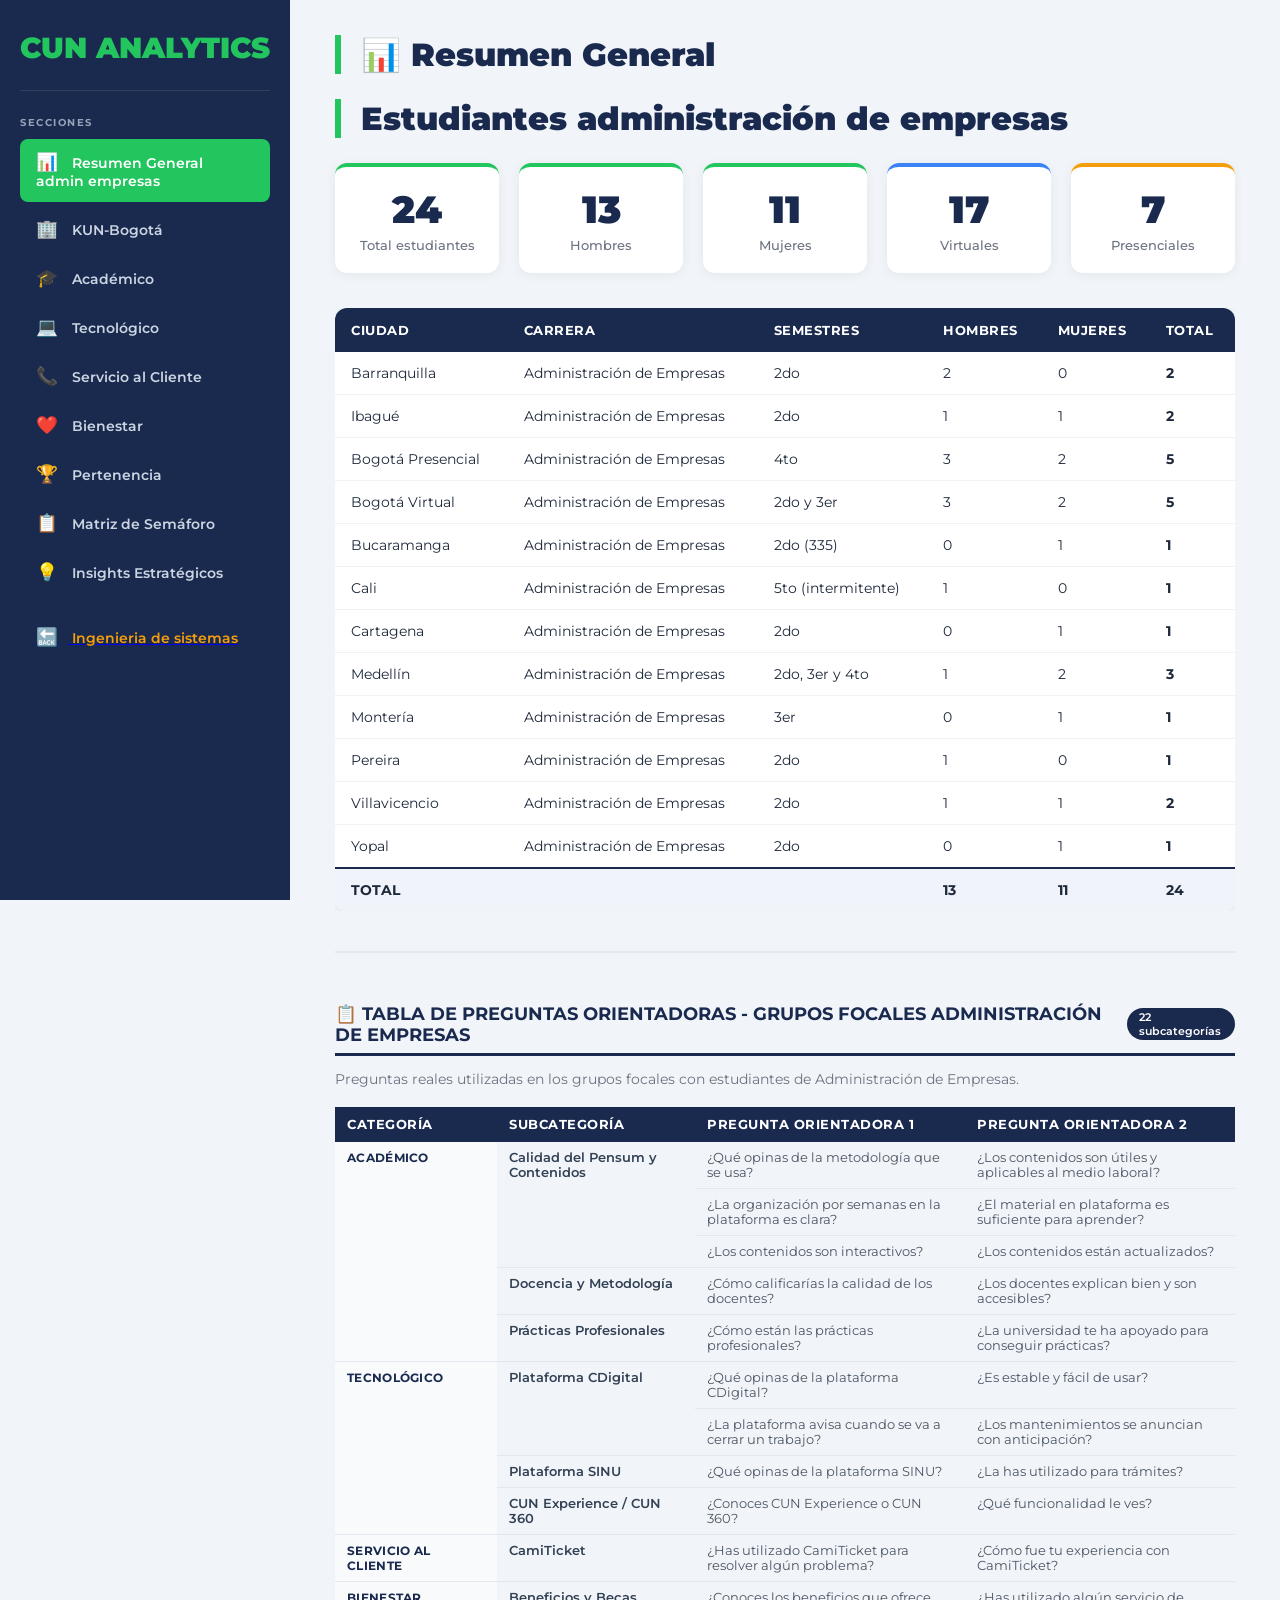
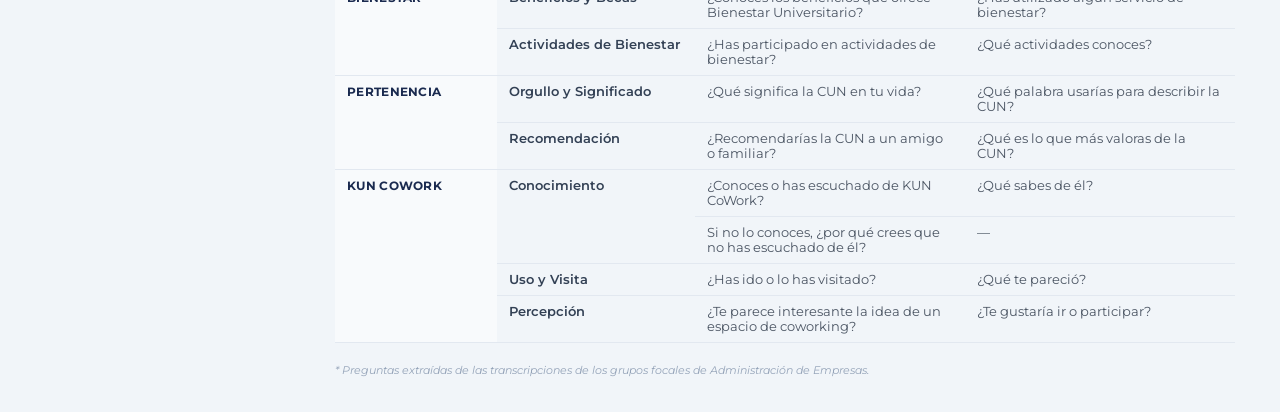
==== commit 92e94334: "Update index.html" ====
--- a/index.html
+++ b/index.html
@@ -228,11 +228,7 @@
                 <span class="icon">💡</span> Insights Estratégicos
             </button>
 
-            <a href="../../index.html">
-                <button class="nav-btn" id="back-btn" style="margin-top: 20px; color: #f59e0b;">
-                    <span class="icon">🔙</span> Volver al Inicio
-                </button>
-            </a>
+            
             <a href="./ingenieria de sistemas/index.html">
                 <button class="nav-btn" id="back-btn" style="margin-top: 20px; color: #f59e0b;">
                     <span class="icon">🔙</span> Ingenieria de sistemas 
@@ -1814,4 +1810,4 @@
 </script>
 
 </body>
-</html>+</html>
